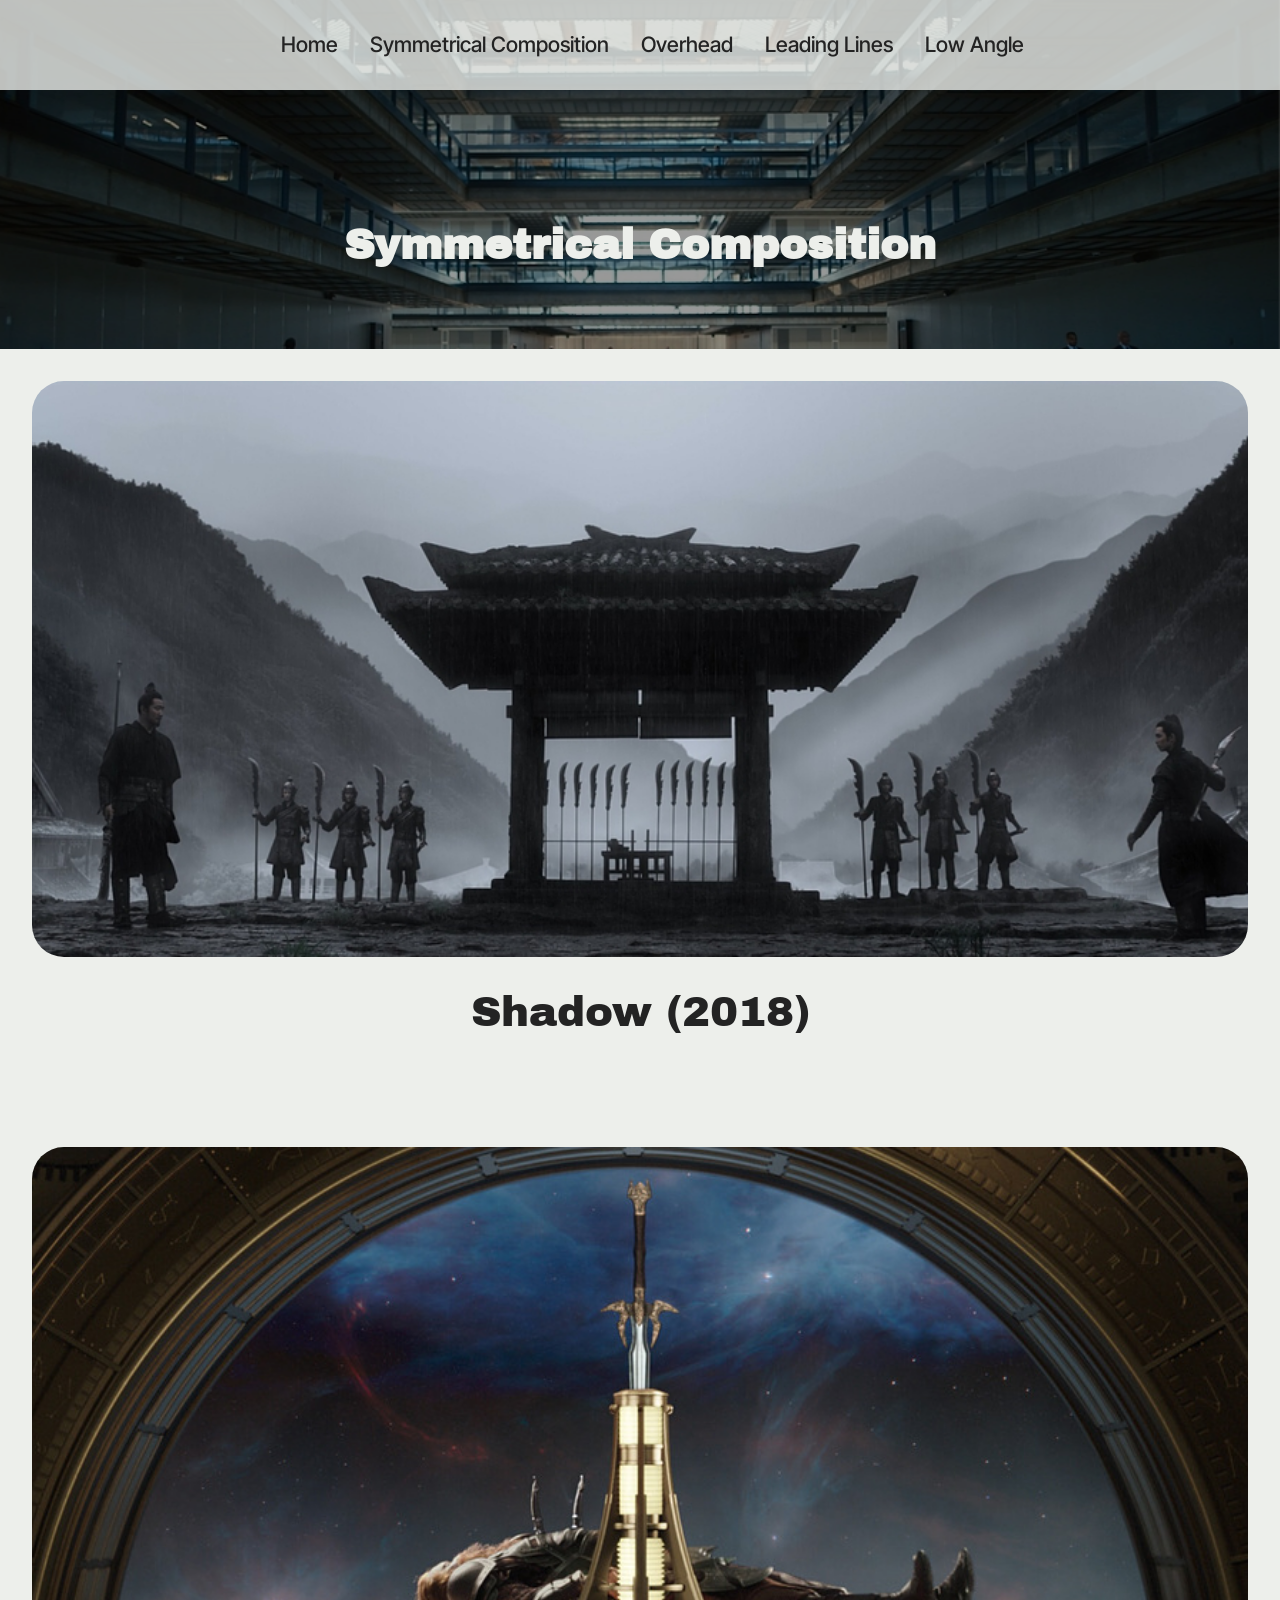
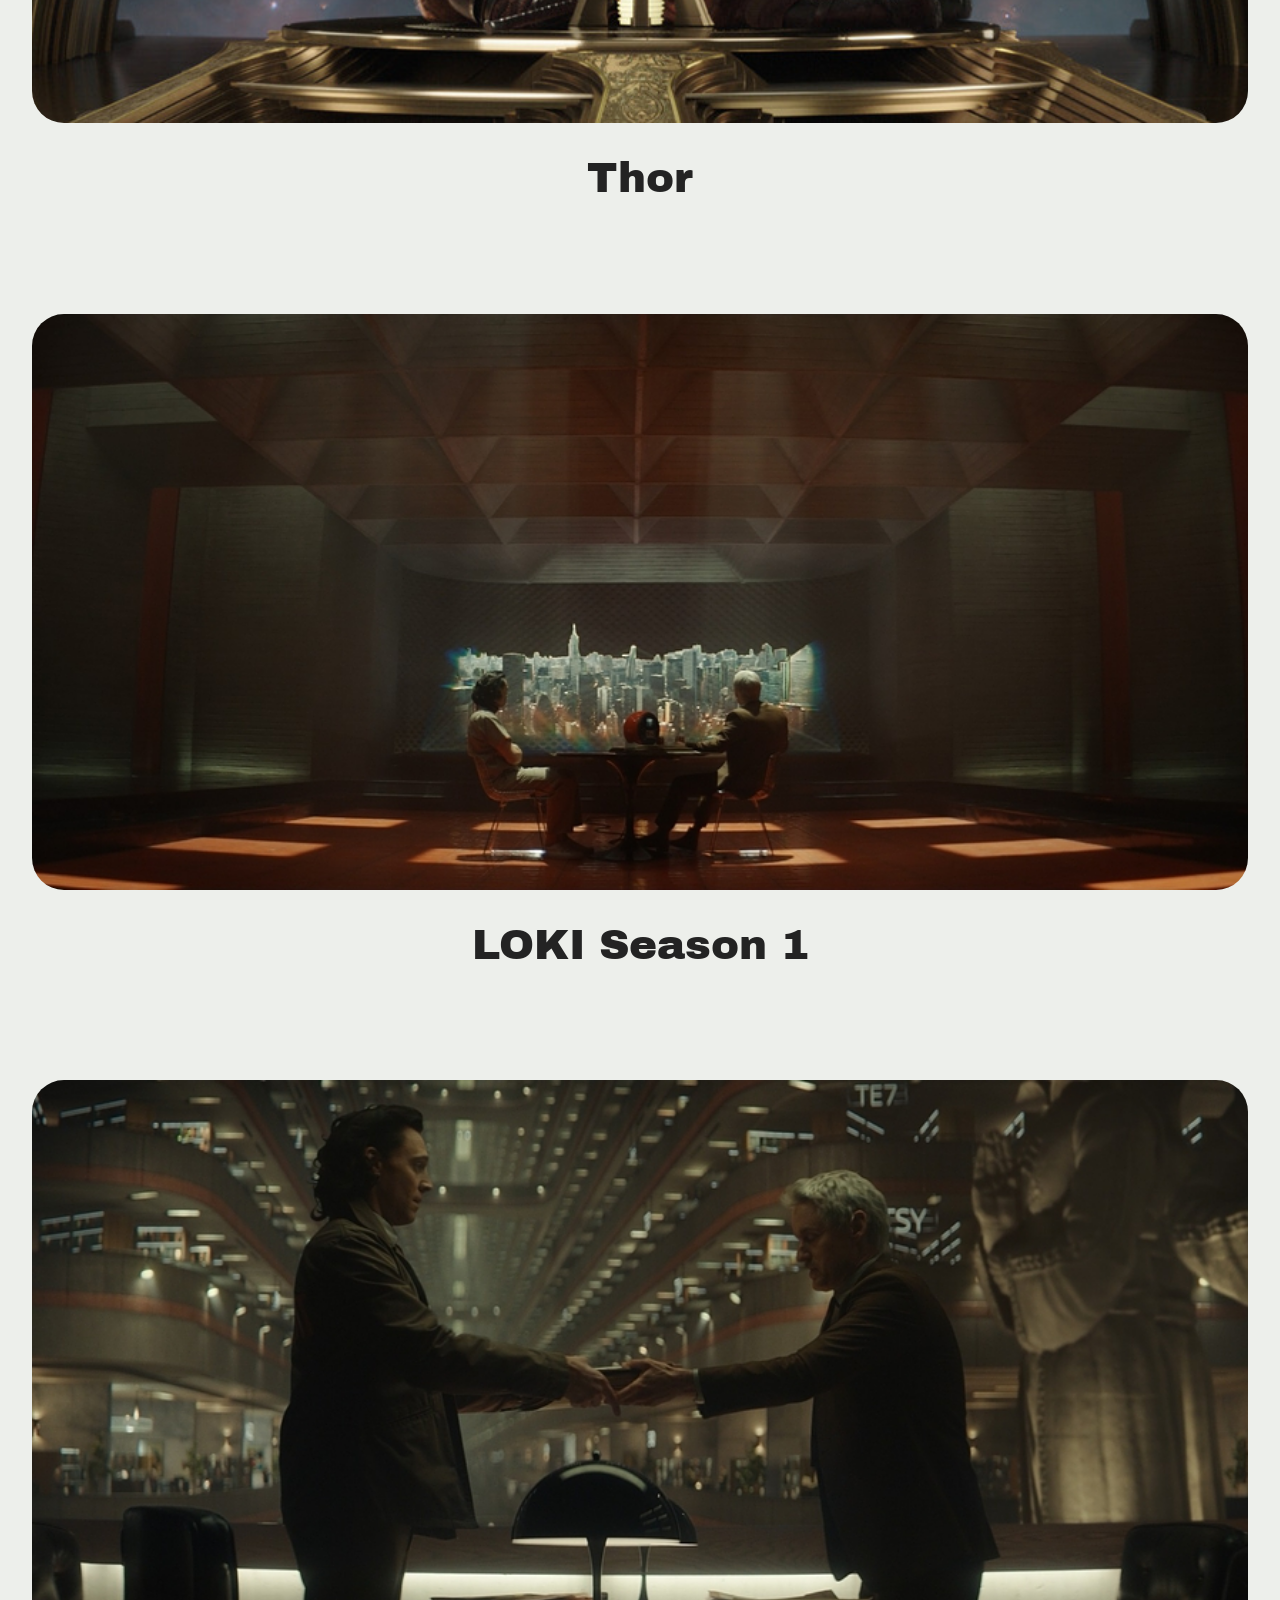
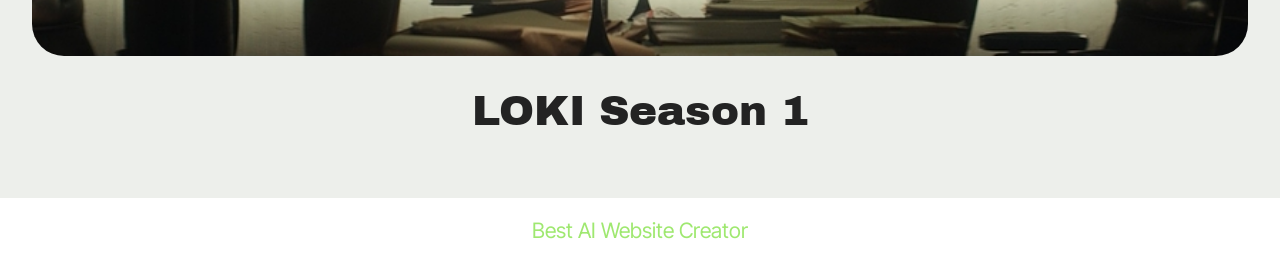
==== page1.html @ dfc38353 "create github pages" ====
<!DOCTYPE html>
<html  >
<head>
  <!-- Site made with Mobirise Website Builder v6.1.12, https://mobirise.com -->
  <meta charset="UTF-8">
  <meta http-equiv="X-UA-Compatible" content="IE=edge">
  <meta name="generator" content="Mobirise v6.1.12, mobirise.com">
  <meta name="viewport" content="width=device-width, initial-scale=1, minimum-scale=1">
  <link rel="shortcut icon" href="assets/images/logo.png" type="image/x-icon">
  <meta name="description" content="">
  
  
  <title>Symmetrical Composition</title>
  <link rel="stylesheet" href="assets/web/assets/mobirise-icons2/mobirise2.css">
  <link rel="stylesheet" href="assets/bootstrap/css/bootstrap.min.css">
  <link rel="stylesheet" href="assets/parallax/jarallax.css">
  <link rel="stylesheet" href="assets/dropdown/css/style.css">
  <link rel="stylesheet" href="assets/theme/css/style.css">
  <link rel="preload" href="https://fonts.googleapis.com/css?family=Archivo+Black:400&display=swap" as="style" onload="this.onload=null;this.rel='stylesheet'">
  <noscript><link rel="stylesheet" href="https://fonts.googleapis.com/css?family=Archivo+Black:400&display=swap"></noscript>
  <link rel="preload" href="https://fonts.googleapis.com/css2?family=Inter+Tight:wght@400;700&display=swap&display=swap" as="style" onload="this.onload=null;this.rel='stylesheet'">
  <noscript><link rel="stylesheet" href="https://fonts.googleapis.com/css2?family=Inter+Tight:wght@400;700&display=swap&display=swap"></noscript>
  <link rel="preload" as="style" href="assets/mobirise/css/mbr-additional.css?v=c4LMIM"><link rel="stylesheet" href="assets/mobirise/css/mbr-additional.css?v=c4LMIM" type="text/css">

  
  
  
</head>
<body>
  
  <section data-bs-version="5.1" class="menu menu6 cid-vgLsxvdneW" once="menu" id="menu06-x">
	

	<nav class="navbar navbar-dropdown opacityScrollOff navbar-fixed-top navbar-expand-lg">
		<div class="container">
			<div class="navbar-brand">
				
				
			</div>
			<button class="navbar-toggler" type="button" data-toggle="collapse" data-bs-toggle="collapse" data-target="#navbarSupportedContent" data-bs-target="#navbarSupportedContent" aria-controls="navbarNavAltMarkup" aria-expanded="false" aria-label="Toggle navigation">
				<div class="hamburger">
					<span></span>
					<span></span>
					<span></span>
					<span></span>
				</div>
			</button>
			<div class="collapse navbar-collapse opacityScrollOff" id="navbarSupportedContent">
				<ul class="navbar-nav nav-dropdown nav-right navbar-nav-top-padding" data-app-modern-menu="true"><li class="nav-item">
						<a class="nav-link link text-black text-primary display-4" href="index.html">Home</a>
					</li>
					<li class="nav-item">
						<a class="nav-link link text-black text-primary display-4" href="page1.html" aria-expanded="false">Symmetrical Composition</a>
					</li>
					<li class="nav-item">
						<a class="nav-link link text-black text-primary display-4" href="page2.html">Overhead</a>
					</li><li class="nav-item"><a class="nav-link link text-black text-primary display-4" href="page3.html">Leading Lines</a></li><li class="nav-item"><a class="nav-link link text-black text-primary display-4" href="page4.html">Low Angle</a></li></ul>
				
				
			</div>
		</div>
	</nav>
</section>

<section data-bs-version="5.1" class="header16 cid-vgLmQQytlt mbr-parallax-background" id="header17-l">
  
  <div class="mbr-overlay" style="opacity: 0.4; background-color: rgb(0, 0, 0);"></div>
  <div class="container">
    <div class="row">
      <div class="content-wrap col-12 col-md-12">
        <h1 class="mbr-section-title mbr-fonts-style mbr-white mb-4 display-1">
          <strong><br>Symmetrical Composition</strong></h1>
        
        
        
      </div>
    </div>
  </div>
</section>

<section data-bs-version="5.1" class="image07 cid-vgLngki3CW" id="image07-m">
  

  
  
  <div class="container-fluid">
    <div class="row justify-content-center">
      <div class="card col-12 col-lg-12">
        <div class="card-wrapper wrap">
          <div class="card-box align-center">
           
            
            
          </div>
        </div>
      </div>
    </div>

    <div>
      <p class="mbr-description mt-4 align-center mbr-fonts-style display-1">Shadow (2018)</p>
    </div>
  </div>
</section>

<section data-bs-version="5.1" class="image07 cid-vgLobkH9CW" id="image07-p">
  

  
  
  <div class="container-fluid">
    <div class="row justify-content-center">
      <div class="card col-12 col-lg-12">
        <div class="card-wrapper wrap">
          <div class="card-box align-center">
           
            
            
          </div>
        </div>
      </div>
    </div>

    <div>
      <p class="mbr-description mt-4 align-center mbr-fonts-style display-1">Thor<br></p>
    </div>
  </div>
</section>

<section data-bs-version="5.1" class="image07 cid-vgLnHpXvXC" id="image07-n">
  

  
  
  <div class="container-fluid">
    <div class="row justify-content-center">
      <div class="card col-12 col-lg-12">
        <div class="card-wrapper wrap">
          <div class="card-box align-center">
           
            
            
          </div>
        </div>
      </div>
    </div>

    <div>
      <p class="mbr-description mt-4 align-center mbr-fonts-style display-1">LOKI Season 1</p>
    </div>
  </div>
</section>

<section data-bs-version="5.1" class="image07 cid-vgLnHEkR2z" id="image07-o">
  

  
  
  <div class="container-fluid">
    <div class="row justify-content-center">
      <div class="card col-12 col-lg-12">
        <div class="card-wrapper wrap">
          <div class="card-box align-center">
           
            
            
          </div>
        </div>
      </div>
    </div>

    <div>
      <p class="mbr-description mt-4 align-center mbr-fonts-style display-1">LOKI Season 1</p>
    </div>
  </div>
</section><section class="display-7" style="padding: 0;align-items: center;justify-content: center;flex-wrap: wrap;    align-content: center;display: flex;position: relative;height: 4rem;"><a href="https://mobiri.se/" style="flex: 1 1;height: 4rem;position: absolute;width: 100%;z-index: 1;"><img alt="" style="height: 4rem;" src="[data-uri]"></a><p style="margin: 0;text-align: center;" class="display-7">&#8204;</p><a style="z-index:1" href="https://mobirise.com/builder/ai-website-creator.html">Best AI Website Creator</a></section><script src="assets/bootstrap/js/bootstrap.bundle.min.js"></script>  <script src="assets/parallax/jarallax.js"></script>  <script src="assets/smoothscroll/smooth-scroll.js"></script>  <script src="assets/ytplayer/index.js"></script>  <script src="assets/dropdown/js/navbar-dropdown.js"></script>  <script src="assets/theme/js/script.js"></script>  
  
  
</body>
</html>
---- assets/web/assets/mobirise-icons2/mobirise2.css ----
@font-face {
  font-family: 'Moririse2';
  font-display: swap;
  src:  url('mobirise2.eot?f2bix4');
  src:  url('mobirise2.eot?f2bix4#iefix') format('embedded-opentype'),
    url('mobirise2.woff2?f2bix4') format('woff2'),
    url('mobirise2.woff?f2bix4') format('woff'),
    url('mobirise2.ttf?f2bix4') format('truetype'),
    url('mobirise2.svg?f2bix4#mobirise2') format('svg');
  font-weight: normal;
  font-style: normal;
}

[class^="mobi-"], [class*=" mobi-"] {
  /* use !important to prevent issues with browser extensions that change fonts */
  font-family: 'Moririse2' !important;
  speak: none;
  font-style: normal;
  font-weight: normal;
  font-variant: normal;
  text-transform: none;
  line-height: 1;

  /* Better Font Rendering =========== */
  -webkit-font-smoothing: antialiased;
  -moz-osx-font-smoothing: grayscale;
}

.mobi-mbri-add-submenu:before {
  content: "\e900";
}
.mobi-mbri-alert:before {
  content: "\e901";
}
.mobi-mbri-align-center:before {
  content: "\e902";
}
.mobi-mbri-align-justify:before {
  content: "\e903";
}
.mobi-mbri-align-left:before {
  content: "\e904";
}
.mobi-mbri-align-right:before {
  content: "\e905";
}
.mobi-mbri-android:before {
  content: "\e906";
}
.mobi-mbri-apple:before {
  content: "\e907";
}
.mobi-mbri-arrow-down:before {
  content: "\e908";
}
.mobi-mbri-arrow-next:before {
  content: "\e909";
}
.mobi-mbri-arrow-prev:before {
  content: "\e90a";
}
.mobi-mbri-arrow-up:before {
  content: "\e90b";
}
.mobi-mbri-bold:before {
  content: "\e90c";
}
.mobi-mbri-bookmark:before {
  content: "\e90d";
}
.mobi-mbri-bootstrap:before {
  content: "\e90e";
}
.mobi-mbri-briefcase:before {
  content: "\e90f";
}
.mobi-mbri-browse:before {
  content: "\e910";
}
.mobi-mbri-bulleted-list:before {
  content: "\e911";
}
.mobi-mbri-calendar:before {
  content: "\e912";
}
.mobi-mbri-camera:before {
  content: "\e913";
}
.mobi-mbri-cart-add:before {
  content: "\e914";
}
.mobi-mbri-cart-full:before {
  content: "\e915";
}
.mobi-mbri-cash:before {
  content: "\e916";
}
.mobi-mbri-change-style:before {
  content: "\e917";
}
.mobi-mbri-chat:before {
  content: "\e918";
}
.mobi-mbri-clock:before {
  content: "\e919";
}
.mobi-mbri-close:before {
  content: "\e91a";
}
.mobi-mbri-cloud:before {
  content: "\e91b";
}
.mobi-mbri-code:before {
  content: "\e91c";
}
.mobi-mbri-contact-form:before {
  content: "\e91d";
}
.mobi-mbri-credit-card:before {
  content: "\e91e";
}
.mobi-mbri-cursor-click:before {
  content: "\e91f";
}
.mobi-mbri-cust-feedback:before {
  content: "\e920";
}
.mobi-mbri-database:before {
  content: "\e921";
}
.mobi-mbri-delivery:before {
  content: "\e922";
}
.mobi-mbri-desktop:before {
  content: "\e923";
}
.mobi-mbri-devices:before {
  content: "\e924";
}
.mobi-mbri-down:before {
  content: "\e925";
}
.mobi-mbri-download-2:before {
  content: "\e926";
}
.mobi-mbri-download:before {
  content: "\e927";
}
.mobi-mbri-drag-n-drop-2:before {
  content: "\e928";
}
.mobi-mbri-drag-n-drop:before {
  content: "\e929";
}
.mobi-mbri-edit-2:before {
  content: "\e92a";
}
.mobi-mbri-edit:before {
  content: "\e92b";
}
.mobi-mbri-error:before {
  content: "\e92c";
}
.mobi-mbri-extension:before {
  content: "\e92d";
}
.mobi-mbri-features:before {
  content: "\e92e";
}
.mobi-mbri-file:before {
  content: "\e92f";
}
.mobi-mbri-flag:before {
  content: "\e930";
}
.mobi-mbri-folder:before {
  content: "\e931";
}
.mobi-mbri-gift:before {
  content: "\e932";
}
.mobi-mbri-github:before {
  content: "\e933";
}
.mobi-mbri-globe-2:before {
  content: "\e934";
}
.mobi-mbri-globe:before {
  content: "\e935";
}
.mobi-mbri-growing-chart:before {
  content: "\e936";
}
.mobi-mbri-hearth:before {
  content: "\e937";
}
.mobi-mbri-help:before {
  content: "\e938";
}
.mobi-mbri-home:before {
  content: "\e939";
}
.mobi-mbri-hot-cup:before {
  content: "\e93a";
}
.mobi-mbri-idea:before {
  content: "\e93b";
}
.mobi-mbri-image-gallery:before {
  content: "\e93c";
}
.mobi-mbri-image-slider:before {
  content: "\e93d";
}
.mobi-mbri-info:before {
  content: "\e93e";
}
.mobi-mbri-italic:before {
  content: "\e93f";
}
.mobi-mbri-key:before {
  content: "\e940";
}
.mobi-mbri-laptop:before {
  content: "\e941";
}
.mobi-mbri-layers:before {
  content: "\e942";
}
.mobi-mbri-left-right:before {
  content: "\e943";
}
.mobi-mbri-left:before {
  content: "\e944";
}
.mobi-mbri-letter:before {
  content: "\e945";
}
.mobi-mbri-like:before {
  content: "\e946";
}
.mobi-mbri-link:before {
  content: "\e947";
}
.mobi-mbri-lock:before {
  content: "\e948";
}
.mobi-mbri-login:before {
  content: "\e949";
}
.mobi-mbri-logout:before {
  content: "\e94a";
}
.mobi-mbri-magic-stick:before {
  content: "\e94b";
}
.mobi-mbri-map-pin:before {
  content: "\e94c";
}
.mobi-mbri-menu:before {
  content: "\e94d";
}
.mobi-mbri-mobile-2:before {
  content: "\e94e";
}
.mobi-mbri-mobile-horizontal:before {
  content: "\e94f";
}
.mobi-mbri-mobile:before {
  content: "\e950";
}
.mobi-mbri-mobirise:before {
  content: "\e951";
}
.mobi-mbri-more-horizontal:before {
  content: "\e952";
}
.mobi-mbri-more-vertical:before {
  content: "\e953";
}
.mobi-mbri-music:before {
  content: "\e954";
}
.mobi-mbri-new-file:before {
  content: "\e955";
}
.mobi-mbri-numbered-list:before {
  content: "\e956";
}
.mobi-mbri-opened-folder:before {
  content: "\e957";
}
.mobi-mbri-pages:before {
  content: "\e958";
}
.mobi-mbri-paper-plane:before {
  content: "\e959";
}
.mobi-mbri-paperclip:before {
  content: "\e95a";
}
.mobi-mbri-phone:before {
  content: "\e95b";
}
.mobi-mbri-photo:before {
  content: "\e95c";
}
.mobi-mbri-photos:before {
  content: "\e95d";
}
.mobi-mbri-pin:before {
  content: "\e95e";
}
.mobi-mbri-play:before {
  content: "\e95f";
}
.mobi-mbri-plus:before {
  content: "\e960";
}
.mobi-mbri-preview:before {
  content: "\e961";
}
.mobi-mbri-print:before {
  content: "\e962";
}
.mobi-mbri-protect:before {
  content: "\e963";
}
.mobi-mbri-question:before {
  content: "\e964";
}
.mobi-mbri-quote-left:before {
  content: "\e965";
}
.mobi-mbri-quote-right:before {
  content: "\e966";
}
.mobi-mbri-redo:before {
  content: "\e967";
}
.mobi-mbri-refresh:before {
  content: "\e968";
}
.mobi-mbri-responsive-2:before {
  content: "\e969";
}
.mobi-mbri-responsive:before {
  content: "\e96a";
}
.mobi-mbri-right:before {
  content: "\e96b";
}
.mobi-mbri-rocket:before {
  content: "\e96c";
}
.mobi-mbri-sad-face:before {
  content: "\e96d";
}
.mobi-mbri-sale:before {
  content: "\e96e";
}
.mobi-mbri-save:before {
  content: "\e96f";
}
.mobi-mbri-search:before {
  content: "\e970";
}
.mobi-mbri-setting-2:before {
  content: "\e971";
}
.mobi-mbri-setting-3:before {
  content: "\e972";
}
.mobi-mbri-setting:before {
  content: "\e973";
}
.mobi-mbri-share:before {
  content: "\e974";
}
.mobi-mbri-shopping-bag:before {
  content: "\e975";
}
.mobi-mbri-shopping-basket:before {
  content: "\e976";
}
.mobi-mbri-shopping-cart:before {
  content: "\e977";
}
.mobi-mbri-sites:before {
  content: "\e978";
}
.mobi-mbri-smile-face:before {
  content: "\e979";
}
.mobi-mbri-speed:before {
  content: "\e97a";
}
.mobi-mbri-star:before {
  content: "\e97b";
}
.mobi-mbri-success:before {
  content: "\e97c";
}
.mobi-mbri-sun:before {
  content: "\e97d";
}
.mobi-mbri-sun2:before {
  content: "\e97e";
}
.mobi-mbri-tablet-vertical:before {
  content: "\e97f";
}
.mobi-mbri-tablet:before {
  content: "\e980";
}
.mobi-mbri-target:before {
  content: "\e981";
}
.mobi-mbri-timer:before {
  content: "\e982";
}
.mobi-mbri-to-ftp:before {
  content: "\e983";
}
.mobi-mbri-to-local-drive:before {
  content: "\e984";
}
.mobi-mbri-touch-swipe:before {
  content: "\e985";
}
.mobi-mbri-touch:before {
  content: "\e986";
}
.mobi-mbri-trash:before {
  content: "\e987";
}
.mobi-mbri-underline:before {
  content: "\e988";
}
.mobi-mbri-undo:before {
  content: "\e989";
}
.mobi-mbri-unlink:before {
  content: "\e98a";
}
.mobi-mbri-unlock:before {
  content: "\e98b";
}
.mobi-mbri-up-down:before {
  content: "\e98c";
}
.mobi-mbri-up:before {
  content: "\e98d";
}
.mobi-mbri-update:before {
  content: "\e98e";
}
.mobi-mbri-upload-2:before {
  content: "\e98f";
}
.mobi-mbri-upload:before {
  content: "\e990";
}
.mobi-mbri-user-2:before {
  content: "\e991";
}
.mobi-mbri-user:before {
  content: "\e992";
}
.mobi-mbri-users:before {
  content: "\e993";
}
.mobi-mbri-video-play:before {
  content: "\e994";
}
.mobi-mbri-video:before {
  content: "\e995";
}
.mobi-mbri-watch:before {
  content: "\e996";
}
.mobi-mbri-website-theme-2:before {
  content: "\e997";
}
.mobi-mbri-website-theme:before {
  content: "\e998";
}
.mobi-mbri-wifi:before {
  content: "\e999";
}
.mobi-mbri-windows:before {
  content: "\e99a";
}
.mobi-mbri-zoom-in:before {
  content: "\e99b";
}
.mobi-mbri-zoom-out:before {
  content: "\e99c";
}
---- assets/parallax/jarallax.css ----
.jarallax {
    position: relative;
    z-index: 0;
}
.jarallax > .jarallax-img {
    position: absolute;
    object-fit: cover;
    /* support for plugin https://github.com/bfred-it/object-fit-images */
    font-family: 'object-fit: cover;';
    top: 0;
    left: 0;
    width: 100%;
    height: 100%;
    z-index: -1;
}
---- assets/dropdown/css/style.css ----
.navbar-dropdown {
  left: 0;
  padding: 0;
  position: absolute;
  right: 0;
  top: 0;
  transition: all 0.45s ease;
  z-index: 1030;
  background: #282828; }
  .navbar-dropdown .navbar-logo {
    margin-right: 0.8rem;
    transition: margin 0.3s ease-in-out;
    vertical-align: middle; }
    .navbar-dropdown .navbar-logo img {
      height: 3.125rem;
      transition: all 0.3s ease-in-out; }
    .navbar-dropdown .navbar-logo.mbr-iconfont {
      font-size: 3.125rem;
      line-height: 3.125rem; }
  .navbar-dropdown .navbar-caption {
    font-weight: 700;
    white-space: normal;
    vertical-align: -4px;
    line-height: 3.125rem !important; }
    .navbar-dropdown .navbar-caption, .navbar-dropdown .navbar-caption:hover {
      color: inherit;
      text-decoration: none; }
  .navbar-dropdown .mbr-iconfont + .navbar-caption {
    vertical-align: -1px; }
  .navbar-dropdown.navbar-fixed-top {
    position: fixed; }
  .navbar-dropdown .navbar-brand span {
    vertical-align: -4px; }
  .navbar-dropdown.bg-color.transparent {
    background: none; }
  .navbar-dropdown.navbar-short .navbar-brand {
    padding: 0.625rem 0; }
    .navbar-dropdown.navbar-short .navbar-brand span {
      vertical-align: -1px; }
  .navbar-dropdown.navbar-short .navbar-caption {
    line-height: 2.375rem !important;
    vertical-align: -2px; }
  .navbar-dropdown.navbar-short .navbar-logo {
    margin-right: 0.5rem; }
    .navbar-dropdown.navbar-short .navbar-logo img {
      height: 2.375rem; }
    .navbar-dropdown.navbar-short .navbar-logo.mbr-iconfont {
      font-size: 2.375rem;
      line-height: 2.375rem; }
  .navbar-dropdown.navbar-short .mbr-table-cell {
    height: 3.625rem; }
  .navbar-dropdown .navbar-close {
    left: 0.6875rem;
    position: fixed;
    top: 0.75rem;
    z-index: 1000; }
  .navbar-dropdown .hamburger-icon {
    content: "";
    display: inline-block;
    vertical-align: middle;
    width: 16px;
    -webkit-box-shadow: 0 -6px 0 1px #282828,0 0 0 1px #282828,0 6px 0 1px #282828;
    -moz-box-shadow: 0 -6px 0 1px #282828,0 0 0 1px #282828,0 6px 0 1px #282828;
    box-shadow: 0 -6px 0 1px #282828,0 0 0 1px #282828,0 6px 0 1px #282828; }

.dropdown-menu .dropdown-toggle[data-toggle="dropdown-submenu"]::after {
  border-bottom: 0.35em solid transparent;
  border-left: 0.35em solid;
  border-right: 0;
  border-top: 0.35em solid transparent;
  margin-left: 0.3rem; }

.dropdown-menu .dropdown-item:focus {
  outline: 0; }

.nav-dropdown {
  font-size: 0.75rem;
  font-weight: 500;
  height: auto !important; }
  .nav-dropdown .nav-btn {
    padding-left: 1rem; }
  .nav-dropdown .link {
    margin: .667em 1.667em;
    font-weight: 500;
    padding: 0;
    transition: color .2s ease-in-out; }
    .nav-dropdown .link.dropdown-toggle {
      margin-right: 2.583em; }
      .nav-dropdown .link.dropdown-toggle::after {
        margin-left: .25rem;
        border-top: 0.35em solid;
        border-right: 0.35em solid transparent;
        border-left: 0.35em solid transparent;
        border-bottom: 0; }
      .nav-dropdown .link.dropdown-toggle[aria-expanded="true"] {
        margin: 0;
        padding: 0.667em 3.263em  0.667em 1.667em; }
  .nav-dropdown .link::after,
  .nav-dropdown .dropdown-item::after {
    color: inherit; }
  .nav-dropdown .btn {
    font-size: 0.75rem;
    font-weight: 700;
    letter-spacing: 0;
    margin-bottom: 0;
    padding-left: 1.25rem;
    padding-right: 1.25rem; }
  .nav-dropdown .dropdown-menu {
    border-radius: 0;
    border: 0;
    left: 0;
    margin: 0;
    padding-bottom: 1.25rem;
    padding-top: 1.25rem;
    position: relative; }
  .nav-dropdown .dropdown-submenu {
    margin-left: 0.125rem;
    top: 0; }
  .nav-dropdown .dropdown-item {
    font-weight: 500;
    line-height: 2;
    padding: 0.3846em 4.615em 0.3846em 1.5385em;
    position: relative;
    transition: color .2s ease-in-out, background-color .2s ease-in-out; }
    .nav-dropdown .dropdown-item::after {
      margin-top: -0.3077em;
      position: absolute;
      right: 1.1538em;
      top: 50%; }
    .nav-dropdown .dropdown-item:focus, .nav-dropdown .dropdown-item:hover {
      background: none; }

@media (max-width: 767px) {
  .nav-dropdown.navbar-toggleable-sm {
    bottom: 0;
    display: none;
    left: 0;
    overflow-x: hidden;
    position: fixed;
    top: 0;
    transform: translateX(-100%);
    -ms-transform: translateX(-100%);
    -webkit-transform: translateX(-100%);
    width: 18.75rem;
    z-index: 999; } }
.nav-dropdown.navbar-toggleable-xl {
  bottom: 0;
  display: none;
  left: 0;
  overflow-x: hidden;
  position: fixed;
  top: 0;
  transform: translateX(-100%);
  -ms-transform: translateX(-100%);
  -webkit-transform: translateX(-100%);
  width: 18.75rem;
  z-index: 999; }

.nav-dropdown-sm {
  display: block !important;
  overflow-x: hidden;
  overflow: auto;
  padding-top: 3.875rem; }
  .nav-dropdown-sm::after {
    content: "";
    display: block;
    height: 3rem;
    width: 100%; }
  .nav-dropdown-sm.collapse.in ~ .navbar-close {
    display: block !important; }
  .nav-dropdown-sm.collapsing, .nav-dropdown-sm.collapse.in {
    transform: translateX(0);
    -ms-transform: translateX(0);
    -webkit-transform: translateX(0);
    transition: all 0.25s ease-out;
    -webkit-transition: all 0.25s ease-out;
    background: #282828; }
  .nav-dropdown-sm.collapsing[aria-expanded="false"] {
    transform: translateX(-100%);
    -ms-transform: translateX(-100%);
    -webkit-transform: translateX(-100%); }
  .nav-dropdown-sm .nav-item {
    display: block;
    margin-left: 0 !important;
    padding-left: 0; }
  .nav-dropdown-sm .link,
  .nav-dropdown-sm .dropdown-item {
    border-top: 1px dotted rgba(255, 255, 255, 0.1);
    font-size: 0.8125rem;
    line-height: 1.6;
    margin: 0 !important;
    padding: 0.875rem 2.4rem 0.875rem 1.5625rem !important;
    position: relative;
    white-space: normal; }
    .nav-dropdown-sm .link:focus, .nav-dropdown-sm .link:hover,
    .nav-dropdown-sm .dropdown-item:focus,
    .nav-dropdown-sm .dropdown-item:hover {
      background: rgba(0, 0, 0, 0.2) !important;
      color: #c0a375; }
  .nav-dropdown-sm .nav-btn {
    position: relative;
    padding: 1.5625rem 1.5625rem 0 1.5625rem; }
    .nav-dropdown-sm .nav-btn::before {
      border-top: 1px dotted rgba(255, 255, 255, 0.1);
      content: "";
      left: 0;
      position: absolute;
      top: 0;
      width: 100%; }
    .nav-dropdown-sm .nav-btn + .nav-btn {
      padding-top: 0.625rem; }
      .nav-dropdown-sm .nav-btn + .nav-btn::before {
        display: none; }
  .nav-dropdown-sm .btn {
    padding: 0.625rem 0; }
  .nav-dropdown-sm .dropdown-toggle[data-toggle="dropdown-submenu"]::after {
    margin-left: .25rem;
    border-top: 0.35em solid;
    border-right: 0.35em solid transparent;
    border-left: 0.35em solid transparent;
    border-bottom: 0; }
  .nav-dropdown-sm .dropdown-toggle[data-toggle="dropdown-submenu"][aria-expanded="true"]::after {
    border-top: 0;
    border-right: 0.35em solid transparent;
    border-left: 0.35em solid transparent;
    border-bottom: 0.35em solid; }
  .nav-dropdown-sm .dropdown-menu {
    margin: 0;
    padding: 0;
    position: relative;
    top: 0;
    left: 0;
    width: 100%;
    border: 0;
    float: none;
    border-radius: 0;
    background: none; }
  .nav-dropdown-sm .dropdown-submenu {
    left: 100%;
    margin-left: 0.125rem;
    margin-top: -1.25rem;
    top: 0; }

.navbar-toggleable-sm .nav-dropdown .dropdown-menu {
  position: absolute; }

.navbar-toggleable-sm .nav-dropdown .dropdown-submenu {
  left: 100%;
  margin-left: 0.125rem;
  margin-top: -1.25rem;
  top: 0; }

.navbar-toggleable-sm.opened .nav-dropdown .dropdown-menu {
  position: relative; }

.navbar-toggleable-sm.opened .nav-dropdown .dropdown-submenu {
  left: 0;
  margin-left: 00rem;
  margin-top: 0rem;
  top: 0; }

.is-builder .nav-dropdown.collapsing {
  transition: none !important; }
---- assets/theme/css/style.css ----
@charset "UTF-8";
section {
  background-color: #ffffff;
}

body {
  font-style: normal;
  line-height: 1.5;
  font-weight: 400;
  color: #232323;
  position: relative;
}

button {
  background-color: transparent;
  border-color: transparent;
}

.embla__button,
.carousel-control {
  background-color: #edefea !important;
  opacity: 0.8 !important;
  color: #464845 !important;
  border-color: #edefea !important;
}

.carousel .close,
.modalWindow .close {
  background-color: #edefea !important;
  color: #464845 !important;
  border-color: #edefea !important;
  opacity: 0.8 !important;
}

.carousel .close:hover,
.modalWindow .close:hover {
  opacity: 1 !important;
}

.carousel-indicators li {
  background-color: #edefea !important;
  border: 2px solid #464845 !important;
}

.carousel-indicators li:hover,
.carousel-indicators li:active {
  opacity: 0.8 !important;
}

.embla__button:hover,
.carousel-control:hover {
  background-color: #edefea !important;
  opacity: 1 !important;
}

.modalWindow-video-container {
  height: 80%;
}

section,
.container,
.container-fluid {
  position: relative;
  word-wrap: break-word;
}

a.mbr-iconfont:hover {
  text-decoration: none;
}

.article .lead p,
.article .lead ul,
.article .lead ol,
.article .lead pre,
.article .lead blockquote {
  margin-bottom: 0;
}

a {
  font-style: normal;
  font-weight: 400;
  cursor: pointer;
}
a, a:hover {
  text-decoration: none;
}

.mbr-section-title {
  font-style: normal;
  line-height: 1.3;
}

.mbr-section-subtitle {
  line-height: 1.3;
}

.mbr-text {
  font-style: normal;
  line-height: 1.7;
}

h1,
h2,
h3,
h4,
h5,
h6,
.display-1,
.display-2,
.display-4,
.display-5,
.display-7,
span,
p,
a {
  line-height: 1;
  word-break: break-word;
  word-wrap: break-word;
  font-weight: 400;
}

b,
strong {
  font-weight: bold;
}

input:-webkit-autofill, input:-webkit-autofill:hover, input:-webkit-autofill:focus, input:-webkit-autofill:active {
  transition-delay: 9999s;
  -webkit-transition-property: background-color, color;
  transition-property: background-color, color;
}

textarea[type=hidden] {
  display: none;
}

section {
  background-position: 50% 50%;
  background-repeat: no-repeat;
  background-size: cover;
}
section .mbr-background-video,
section .mbr-background-video-preview {
  position: absolute;
  bottom: 0;
  left: 0;
  right: 0;
  top: 0;
}

.hidden {
  visibility: hidden;
}

.mbr-z-index20 {
  z-index: 20;
}

/*! Base colors */
.mbr-white {
  color: #ffffff;
}

.mbr-black {
  color: #111111;
}

.mbr-bg-white {
  background-color: #ffffff;
}

.mbr-bg-black {
  background-color: #000000;
}

/*! Text-aligns */
.align-left {
  text-align: left;
}

.align-center {
  text-align: center;
}

.align-right {
  text-align: right;
}

/*! Font-weight  */
.mbr-light {
  font-weight: 300;
}

.mbr-regular {
  font-weight: 400;
}

.mbr-semibold {
  font-weight: 500;
}

.mbr-bold {
  font-weight: 700;
}

/*! Media  */
.media-content {
  flex-basis: 100%;
}

.media-container-row {
  display: flex;
  flex-direction: row;
  flex-wrap: wrap;
  justify-content: center;
  align-content: center;
  align-items: start;
}
.media-container-row .media-size-item {
  width: 400px;
}

.media-container-column {
  display: flex;
  flex-direction: column;
  flex-wrap: wrap;
  justify-content: center;
  align-content: center;
  align-items: stretch;
}
.media-container-column > * {
  width: 100%;
}

@media (min-width: 992px) {
  .media-container-row {
    flex-wrap: nowrap;
  }
}
figure {
  margin-bottom: 0;
  overflow: hidden;
}

figure[mbr-media-size] {
  transition: width 0.1s;
}

img,
iframe {
  display: block;
  width: 100%;
}

.card {
  background-color: transparent;
  border: none;
}

.card-box {
  width: 100%;
}

.card-img {
  text-align: center;
  flex-shrink: 0;
  -webkit-flex-shrink: 0;
}

.media {
  max-width: 100%;
  margin: 0 auto;
}

.mbr-figure {
  align-self: center;
}

.media-container > div {
  max-width: 100%;
}

.mbr-figure img,
.card-img img {
  width: 100%;
}

@media (max-width: 991px) {
  .media-size-item {
    width: auto !important;
  }
  .media {
    width: auto;
  }
  .mbr-figure {
    width: 100% !important;
  }
}
/*! Buttons */
.mbr-section-btn {
  margin-left: -0.6rem;
  margin-right: -0.6rem;
  font-size: 0;
}

.btn {
  font-weight: 600;
  border-width: 1px;
  font-style: normal;
  margin: 0.6rem 0.6rem;
  white-space: normal;
  transition: all 0.2s ease-in-out;
  display: inline-flex;
  align-items: center;
  justify-content: center;
  word-break: break-word;
}

.btn-sm {
  font-weight: 600;
  letter-spacing: 0px;
  transition: all 0.3s ease-in-out;
}

.btn-md {
  font-weight: 600;
  letter-spacing: 0px;
  transition: all 0.3s ease-in-out;
}

.btn-lg {
  font-weight: 600;
  letter-spacing: 0px;
  transition: all 0.3s ease-in-out;
}

.btn-form {
  margin: 0;
}
.btn-form:hover {
  cursor: pointer;
}

nav .mbr-section-btn {
  margin-left: 0rem;
  margin-right: 0rem;
}

/*! Btn icon margin */
.btn .mbr-iconfont,
.btn.btn-sm .mbr-iconfont {
  order: 1;
  cursor: pointer;
  margin-left: 0.5rem;
  vertical-align: sub;
}

.btn.btn-md .mbr-iconfont,
.btn.btn-md .mbr-iconfont {
  margin-left: 0.8rem;
}

.mbr-regular {
  font-weight: 400;
}

.mbr-semibold {
  font-weight: 500;
}

.mbr-bold {
  font-weight: 700;
}

[type=submit] {
  -webkit-appearance: none;
}

/*! Full-screen */
.mbr-fullscreen .mbr-overlay {
  min-height: 100vh;
}

.mbr-fullscreen {
  display: flex;
  display: -moz-flex;
  display: -ms-flex;
  display: -o-flex;
  align-items: center;
  min-height: 100vh;
  padding-top: 3rem;
  padding-bottom: 3rem;
}

/*! Map */
.map {
  height: 25rem;
  position: relative;
}
.map iframe {
  width: 100%;
  height: 100%;
}

/*! Scroll to top arrow */
.mbr-arrow-up {
  bottom: 25px;
  right: 90px;
  position: fixed;
  text-align: right;
  z-index: 5000;
  color: #ffffff;
  font-size: 22px;
}

.mbr-arrow-up a {
  background: rgba(0, 0, 0, 0.2);
  border-radius: 50%;
  color: #fff;
  display: inline-block;
  height: 60px;
  width: 60px;
  border: 2px solid #fff;
  outline-style: none !important;
  position: relative;
  text-decoration: none;
  transition: all 0.3s ease-in-out;
  cursor: pointer;
  text-align: center;
}
.mbr-arrow-up a:hover {
  background-color: rgba(0, 0, 0, 0.4);
}
.mbr-arrow-up a i {
  line-height: 60px;
}

.mbr-arrow-up-icon {
  display: block;
  color: #fff;
}

.mbr-arrow-up-icon::before {
  content: "›";
  display: inline-block;
  font-family: serif;
  font-size: 22px;
  line-height: 1;
  font-style: normal;
  position: relative;
  top: 6px;
  left: -4px;
  transform: rotate(-90deg);
}

/*! Arrow Down */
.mbr-arrow {
  position: absolute;
  bottom: 45px;
  left: 50%;
  width: 60px;
  height: 60px;
  cursor: pointer;
  background-color: rgba(80, 80, 80, 0.5);
  border-radius: 50%;
  transform: translateX(-50%);
}
@media (max-width: 767px) {
  .mbr-arrow {
    display: none;
  }
}
.mbr-arrow > a {
  display: inline-block;
  text-decoration: none;
  outline-style: none;
  animation: arrowdown 1.7s ease-in-out infinite;
  color: #ffffff;
}
.mbr-arrow > a > i {
  position: absolute;
  top: -2px;
  left: 15px;
  font-size: 2rem;
}

#scrollToTop a i::before {
  content: "";
  position: absolute;
  display: block;
  border-bottom: 2.5px solid #fff;
  border-left: 2.5px solid #fff;
  width: 27.8%;
  height: 27.8%;
  left: 50%;
  top: 51%;
  transform: translateY(-30%) translateX(-50%) rotate(135deg);
}

@keyframes arrowdown {
  0% {
    transform: translateY(0px);
  }
  50% {
    transform: translateY(-5px);
  }
  100% {
    transform: translateY(0px);
  }
}
@media (max-width: 500px) {
  .mbr-arrow-up {
    left: 0;
    right: 0;
    text-align: center;
  }
}
/*Gradients animation*/
@keyframes gradient-animation {
  from {
    background-position: 0% 100%;
    animation-timing-function: ease-in-out;
  }
  to {
    background-position: 100% 0%;
    animation-timing-function: ease-in-out;
  }
}
.bg-gradient {
  background-size: 200% 200%;
  animation: gradient-animation 5s infinite alternate;
  -webkit-animation: gradient-animation 5s infinite alternate;
}

.menu .navbar-brand {
  display: -webkit-flex;
}
.menu .navbar-brand span {
  display: flex;
  display: -webkit-flex;
}
.menu .navbar-brand .navbar-caption-wrap {
  display: -webkit-flex;
}
.menu .navbar-brand .navbar-logo img {
  display: -webkit-flex;
  width: auto;
}
@media (min-width: 768px) and (max-width: 991px) {
  .menu .navbar-toggleable-sm .navbar-nav {
    display: -ms-flexbox;
  }
}
@media (max-width: 991px) {
  .menu .navbar-collapse {
    max-height: 93.5vh;
  }
  .menu .navbar-collapse.show {
    overflow: auto;
  }
}
@media (min-width: 992px) {
  .menu .navbar-nav.nav-dropdown {
    display: -webkit-flex;
  }
  .menu .navbar-toggleable-sm .navbar-collapse {
    display: -webkit-flex !important;
  }
  .menu .collapsed .navbar-collapse {
    max-height: 93.5vh;
  }
  .menu .collapsed .navbar-collapse.show {
    overflow: auto;
  }
}
@media (max-width: 767px) {
  .menu .navbar-collapse {
    max-height: 80vh;
  }
}

.nav-link .mbr-iconfont {
  margin-right: 0.5rem;
}

.navbar {
  display: -webkit-flex;
  -webkit-flex-wrap: wrap;
  -webkit-align-items: center;
  -webkit-justify-content: space-between;
}

.navbar-collapse {
  -webkit-flex-basis: 100%;
  -webkit-flex-grow: 1;
  -webkit-align-items: center;
}

.nav-dropdown .link {
  padding: 0.667em 1.667em !important;
  margin: 0 !important;
}

.nav {
  display: -webkit-flex;
  -webkit-flex-wrap: wrap;
}

.row {
  display: -webkit-flex;
  -webkit-flex-wrap: wrap;
}

.justify-content-center {
  -webkit-justify-content: center;
}

.form-inline {
  display: -webkit-flex;
}

.card-wrapper {
  -webkit-flex: 1;
}

.carousel-control {
  z-index: 10;
  display: -webkit-flex;
}

.carousel-controls {
  display: -webkit-flex;
}

.media {
  display: -webkit-flex;
}

.form-group:focus {
  outline: none;
}

.jq-selectbox__select {
  padding: 7px 0;
  position: relative;
}

.jq-selectbox__dropdown {
  overflow: hidden;
  border-radius: 10px;
  position: absolute;
  top: 100%;
  left: 0 !important;
  width: 100% !important;
}

.jq-selectbox__trigger-arrow {
  right: 0;
  transform: translateY(-50%);
}

.jq-selectbox li {
  padding: 1.07em 0.5em;
}

input[type=range] {
  padding-left: 0 !important;
  padding-right: 0 !important;
}

.modal-dialog,
.modal-content {
  height: 100%;
}

.modal-dialog .carousel-inner {
  height: calc(100vh - 1.75rem);
}
@media (max-width: 575px) {
  .modal-dialog .carousel-inner {
    height: calc(100vh - 1rem);
  }
}

.carousel-item {
  text-align: center;
}

.carousel-item img {
  margin: auto;
}

.navbar-toggler {
  align-self: flex-start;
  padding: 0.25rem 0.75rem;
  font-size: 1.25rem;
  line-height: 1;
  background: transparent;
  border: 1px solid transparent;
  border-radius: 0.25rem;
}

.navbar-toggler:focus,
.navbar-toggler:hover {
  text-decoration: none;
  box-shadow: none;
}

.navbar-toggler-icon {
  display: inline-block;
  width: 1.5em;
  height: 1.5em;
  vertical-align: middle;
  content: "";
  background: no-repeat center center;
  background-size: 100% 100%;
}

.navbar-toggler-left {
  position: absolute;
  left: 1rem;
}

.navbar-toggler-right {
  position: absolute;
  right: 1rem;
}

.card-img {
  width: auto;
}

.menu .navbar.collapsed:not(.beta-menu) {
  flex-direction: column;
}

.carousel-item.active,
.carousel-item-next,
.carousel-item-prev {
  display: flex;
}

.note-air-layout .dropup .dropdown-menu,
.note-air-layout .navbar-fixed-bottom .dropdown .dropdown-menu {
  bottom: initial !important;
}

html,
body {
  height: auto;
  min-height: 100vh;
}

.dropup .dropdown-toggle::after {
  display: none;
}

.form-asterisk {
  font-family: initial;
  position: absolute;
  top: -2px;
  font-weight: normal;
}

.form-control-label {
  position: relative;
  cursor: pointer;
  margin-bottom: 0.357em;
  padding: 0;
}

.alert {
  color: #ffffff;
  border-radius: 0;
  border: 0;
  font-size: 1.1rem;
  line-height: 1.5;
  margin-bottom: 1.875rem;
  padding: 1.25rem;
  position: relative;
  text-align: center;
}
.alert.alert-form::after {
  background-color: inherit;
  bottom: -7px;
  content: "";
  display: block;
  height: 14px;
  left: 50%;
  margin-left: -7px;
  position: absolute;
  transform: rotate(45deg);
  width: 14px;
}

.form-control {
  background-color: #ffffff;
  background-clip: border-box;
  color: #232323;
  line-height: 1rem !important;
  height: auto;
  padding: 1.2rem 2rem;
  transition: border-color 0.25s ease 0s;
  border: 1px solid transparent !important;
  border-radius: 4px;
  box-shadow: rgba(0, 0, 0, 0.07) 0px 1px 1px 0px, rgba(0, 0, 0, 0.07) 0px 1px 3px 0px, rgba(0, 0, 0, 0.03) 0px 0px 0px 1px;
}
.form-active .form-control:invalid {
  border-color: red;
}

.row > * {
  padding-right: 1rem;
  padding-left: 1rem;
}

form .row {
  margin-left: -0.6rem;
  margin-right: -0.6rem;
}
form .row [class*=col] {
  padding-left: 0.6rem;
  padding-right: 0.6rem;
}

form .mbr-section-btn {
  padding-left: 0.6rem;
  padding-right: 0.6rem;
}

form .form-check-input {
  margin-top: 0.5;
}

textarea.form-control {
  line-height: 1.5rem !important;
}

.form-group {
  margin-bottom: 1.2rem;
}

.form-control,
form .btn {
  min-height: 48px;
}

.gdpr-block label span.textGDPR input[name=gdpr] {
  top: 7px;
}

.form-control:focus {
  box-shadow: none;
}

:focus {
  outline: none;
}

.mbr-overlay {
  background-color: #000;
  bottom: 0;
  left: 0;
  opacity: 0.5;
  position: absolute;
  right: 0;
  top: 0;
  z-index: 0;
  pointer-events: none;
}

blockquote {
  font-style: italic;
  padding: 3rem;
  font-size: 1.09rem;
  position: relative;
  border-left: 3px solid;
}

ul,
ol,
pre,
blockquote {
  margin-bottom: 2.3125rem;
}

.mt-4 {
  margin-top: 2rem !important;
}

.mb-4 {
  margin-bottom: 2rem !important;
}

.container,
.container-fluid {
  padding-left: 16px;
  padding-right: 16px;
}

.row {
  margin-left: -16px;
  margin-right: -16px;
}
.row > [class*=col] {
  padding-left: 16px;
  padding-right: 16px;
}

@media (min-width: 992px) {
  .container-fluid {
    padding-left: 32px;
    padding-right: 32px;
  }
}
@media (max-width: 991px) {
  .mbr-container {
    padding-left: 16px;
    padding-right: 16px;
  }
}
.app-video-wrapper > img {
  opacity: 1;
}

.app-video-wrapper {
  background: transparent;
}

.item {
  position: relative;
}

.dropdown-menu .dropdown-menu {
  left: 100%;
}

.dropdown-item + .dropdown-menu {
  display: none;
}

.dropdown-item:hover + .dropdown-menu,
.dropdown-menu:hover {
  display: block;
}

@media (min-aspect-ratio: 16/9) {
  .mbr-video-foreground {
    height: 300% !important;
    top: -100% !important;
  }
}
@media (max-aspect-ratio: 16/9) {
  .mbr-video-foreground {
    width: 300% !important;
    left: -100% !important;
  }
}.engine {
	position: absolute;
	text-indent: -2400px;
	text-align: center;
	padding: 0;
	top: 0;
	left: -2400px;
}
---- assets/mobirise/css/mbr-additional.css ----
.btn {
  border-width: 2px;
}
img,
.card-wrap,
.card-wrapper,
.video-wrapper,
.mbr-figure iframe,
.google-map iframe,
.slide-content,
.plan,
.card,
.item-wrapper,
.item-wrapper .mbr-overlay {
  border-radius: 2rem !important;
}
.video-wrapper {
  overflow: hidden;
}
body {
  font-family: Inter Tight;
}
.display-1 {
  font-family: 'Archivo Black', sans-serif;
  font-size: 3rem;
  line-height: 1;
}
.display-1 > .mbr-iconfont {
  font-size: 3.75rem;
}
.display-2 {
  font-family: 'Inter Tight', sans-serif;
  font-size: 4rem;
  line-height: 1;
}
.display-2 > .mbr-iconfont {
  font-size: 5rem;
}
.display-4 {
  font-family: 'Inter Tight', sans-serif;
  font-size: 1.4rem;
  line-height: 1.5;
}
.display-4 > .mbr-iconfont {
  font-size: 1.75rem;
}
.display-5 {
  font-family: 'Inter Tight', sans-serif;
  font-size: 2rem;
  line-height: 1.5;
}
.display-5 > .mbr-iconfont {
  font-size: 2.5rem;
}
.display-7 {
  font-family: 'Inter Tight', sans-serif;
  font-size: 1.4rem;
  line-height: 1.3;
}
.display-7 > .mbr-iconfont {
  font-size: 1.75rem;
}
/* ---- Fluid typography for mobile devices ---- */
/* 1.4 - font scale ratio ( bootstrap == 1.42857 ) */
/* 100vw - current viewport width */
/* (48 - 20)  48 == 48rem == 768px, 20 == 20rem == 320px(minimal supported viewport) */
/* 0.65 - min scale variable, may vary */
@media (max-width: 992px) {
  .display-1 {
    font-size: 2.4rem;
  }
}
@media (max-width: 768px) {
  .display-1 {
    font-size: 2.1rem;
    font-size: calc( 1.7rem + (3 - 1.7) * ((100vw - 20rem) / (48 - 20)));
    line-height: calc( 1.1 * (1.7rem + (3 - 1.7) * ((100vw - 20rem) / (48 - 20))));
  }
  .display-2 {
    font-size: 3.2rem;
    font-size: calc( 2.05rem + (4 - 2.05) * ((100vw - 20rem) / (48 - 20)));
    line-height: calc( 1.3 * (2.05rem + (4 - 2.05) * ((100vw - 20rem) / (48 - 20))));
  }
  .display-4 {
    font-size: 1.12rem;
    font-size: calc( 1.14rem + (1.4 - 1.14) * ((100vw - 20rem) / (48 - 20)));
    line-height: calc( 1.4 * (1.14rem + (1.4 - 1.14) * ((100vw - 20rem) / (48 - 20))));
  }
  .display-5 {
    font-size: 1.6rem;
    font-size: calc( 1.35rem + (2 - 1.35) * ((100vw - 20rem) / (48 - 20)));
    line-height: calc( 1.4 * (1.35rem + (2 - 1.35) * ((100vw - 20rem) / (48 - 20))));
  }
  .display-7 {
    font-size: 1.12rem;
    font-size: calc( 1.14rem + (1.4 - 1.14) * ((100vw - 20rem) / (48 - 20)));
    line-height: calc( 1.4 * (1.14rem + (1.4 - 1.14) * ((100vw - 20rem) / (48 - 20))));
  }
}
@media (min-width: 992px) and (max-width: 1400px) {
  .display-1 {
    font-size: 2.1rem;
    font-size: calc( 1.7rem + (3 - 1.7) * ((100vw - 62rem) / (87 - 62)));
    line-height: calc( 1.1 * (1.7rem + (3 - 1.7) * ((100vw - 62rem) / (87 - 62))));
  }
  .display-2 {
    font-size: 3.2rem;
    font-size: calc( 2.05rem + (4 - 2.05) * ((100vw - 62rem) / (87 - 62)));
    line-height: calc( 1.3 * (2.05rem + (4 - 2.05) * ((100vw - 62rem) / (87 - 62))));
  }
  .display-4 {
    font-size: 1.12rem;
    font-size: calc( 1.14rem + (1.4 - 1.14) * ((100vw - 62rem) / (87 - 62)));
    line-height: calc( 1.4 * (1.14rem + (1.4 - 1.14) * ((100vw - 62rem) / (87 - 62))));
  }
  .display-5 {
    font-size: 1.6rem;
    font-size: calc( 1.35rem + (2 - 1.35) * ((100vw - 62rem) / (87 - 62)));
    line-height: calc( 1.4 * (1.35rem + (2 - 1.35) * ((100vw - 62rem) / (87 - 62))));
  }
  .display-7 {
    font-size: 1.12rem;
    font-size: calc( 1.14rem + (1.4 - 1.14) * ((100vw - 62rem) / (87 - 62)));
    line-height: calc( 1.4 * (1.14rem + (1.4 - 1.14) * ((100vw - 62rem) / (87 - 62))));
  }
}
/* Buttons */
.btn {
  padding: 1.25rem 2rem;
  border-radius: 4px;
}
@media (max-width: 767px) {
  .btn {
    padding: 0.75rem 1.5rem;
  }
}
.btn-sm {
  padding: 0.6rem 1.2rem;
  border-radius: 4px;
}
.btn-md {
  padding: 0.6rem 1.2rem;
  border-radius: 4px;
}
.btn-lg {
  padding: 1.25rem 2rem;
  border-radius: 4px;
}
.bg-primary {
  background-color: #9fe870 !important;
}
.bg-success {
  background-color: #3a341c !important;
}
.bg-info {
  background-color: #320707 !important;
}
.bg-warning {
  background-color: #a0e2e1 !important;
}
.bg-danger {
  background-color: #ffea64 !important;
}
.btn-primary,
.btn-primary:active {
  background-color: #9fe870 !important;
  border-color: #9fe870 !important;
  color: #264d0c !important;
  box-shadow: none;
}
.btn-primary:hover,
.btn-primary:focus,
.btn-primary.focus,
.btn-primary.active {
  color: inherit;
  background-color: #bcef9c !important;
  border-color: #bcef9c !important;
  box-shadow: none;
}
.btn-primary.disabled,
.btn-primary:disabled {
  color: #264d0c !important;
  background-color: #bcef9c !important;
  border-color: #bcef9c !important;
}
.btn-secondary,
.btn-secondary:active {
  background-color: #ffd7ef !important;
  border-color: #ffd7ef !important;
  color: #d70081 !important;
  box-shadow: none;
}
.btn-secondary:hover,
.btn-secondary:focus,
.btn-secondary.focus,
.btn-secondary.active {
  color: inherit;
  background-color: #ffffff !important;
  border-color: #ffffff !important;
  box-shadow: none;
}
.btn-secondary.disabled,
.btn-secondary:disabled {
  color: #d70081 !important;
  background-color: #ffffff !important;
  border-color: #ffffff !important;
}
.btn-info,
.btn-info:active {
  background-color: #320707 !important;
  border-color: #320707 !important;
  color: #ffffff !important;
  box-shadow: none;
}
.btn-info:hover,
.btn-info:focus,
.btn-info.focus,
.btn-info.active {
  color: inherit;
  background-color: #5f0d0d !important;
  border-color: #5f0d0d !important;
  box-shadow: none;
}
.btn-info.disabled,
.btn-info:disabled {
  color: #ffffff !important;
  background-color: #5f0d0d !important;
  border-color: #5f0d0d !important;
}
.btn-success,
.btn-success:active {
  background-color: #3a341c !important;
  border-color: #3a341c !important;
  color: #ffffff !important;
  box-shadow: none;
}
.btn-success:hover,
.btn-success:focus,
.btn-success.focus,
.btn-success.active {
  color: inherit;
  background-color: #5c532d !important;
  border-color: #5c532d !important;
  box-shadow: none;
}
.btn-success.disabled,
.btn-success:disabled {
  color: #ffffff !important;
  background-color: #5c532d !important;
  border-color: #5c532d !important;
}
.btn-warning,
.btn-warning:active {
  background-color: #a0e2e1 !important;
  border-color: #a0e2e1 !important;
  color: #1f6463 !important;
  box-shadow: none;
}
.btn-warning:hover,
.btn-warning:focus,
.btn-warning.focus,
.btn-warning.active {
  color: inherit;
  background-color: #c7eeed !important;
  border-color: #c7eeed !important;
  box-shadow: none;
}
.btn-warning.disabled,
.btn-warning:disabled {
  color: #1f6463 !important;
  background-color: #c7eeed !important;
  border-color: #c7eeed !important;
}
.btn-danger,
.btn-danger:active {
  background-color: #ffea64 !important;
  border-color: #ffea64 !important;
  color: #645600 !important;
  box-shadow: none;
}
.btn-danger:hover,
.btn-danger:focus,
.btn-danger.focus,
.btn-danger.active {
  color: inherit;
  background-color: #fff197 !important;
  border-color: #fff197 !important;
  box-shadow: none;
}
.btn-danger.disabled,
.btn-danger:disabled {
  color: #645600 !important;
  background-color: #fff197 !important;
  border-color: #fff197 !important;
}
.btn-white,
.btn-white:active {
  background-color: #eff0ec !important;
  border-color: #eff0ec !important;
  color: #757b62 !important;
  box-shadow: none;
}
.btn-white:hover,
.btn-white:focus,
.btn-white.focus,
.btn-white.active {
  color: inherit;
  background-color: #ffffff !important;
  border-color: #ffffff !important;
  box-shadow: none;
}
.btn-white.disabled,
.btn-white:disabled {
  color: #757b62 !important;
  background-color: #ffffff !important;
  border-color: #ffffff !important;
}
.btn-black,
.btn-black:active {
  background-color: #232323 !important;
  border-color: #232323 !important;
  color: #ffffff !important;
  box-shadow: none;
}
.btn-black:hover,
.btn-black:focus,
.btn-black.focus,
.btn-black.active {
  color: inherit;
  background-color: #3d3d3d !important;
  border-color: #3d3d3d !important;
  box-shadow: none;
}
.btn-black.disabled,
.btn-black:disabled {
  color: #ffffff !important;
  background-color: #3d3d3d !important;
  border-color: #3d3d3d !important;
}
.btn-primary-outline,
.btn-primary-outline:active {
  background-color: transparent !important;
  border-color: #9fe870;
  color: #9fe870;
}
.btn-primary-outline:hover,
.btn-primary-outline:focus,
.btn-primary-outline.focus,
.btn-primary-outline.active {
  color: #6ddc25 !important;
  background-color: transparent !important;
  border-color: #6ddc25 !important;
  box-shadow: none !important;
}
.btn-primary-outline.disabled,
.btn-primary-outline:disabled {
  color: #264d0c !important;
  background-color: #9fe870 !important;
  border-color: #9fe870 !important;
}
.btn-secondary-outline,
.btn-secondary-outline:active {
  background-color: transparent !important;
  border-color: #ffd7ef;
  color: #ffd7ef;
}
.btn-secondary-outline:hover,
.btn-secondary-outline:focus,
.btn-secondary-outline.focus,
.btn-secondary-outline.active {
  color: #ff80cc !important;
  background-color: transparent !important;
  border-color: #ff80cc !important;
  box-shadow: none !important;
}
.btn-secondary-outline.disabled,
.btn-secondary-outline:disabled {
  color: #d70081 !important;
  background-color: #ffd7ef !important;
  border-color: #ffd7ef !important;
}
.btn-info-outline,
.btn-info-outline:active {
  background-color: transparent !important;
  border-color: #320707;
  color: #320707;
}
.btn-info-outline:hover,
.btn-info-outline:focus,
.btn-info-outline.focus,
.btn-info-outline.active {
  color: #000000 !important;
  background-color: transparent !important;
  border-color: #000000 !important;
  box-shadow: none !important;
}
.btn-info-outline.disabled,
.btn-info-outline:disabled {
  color: #ffffff !important;
  background-color: #320707 !important;
  border-color: #320707 !important;
}
.btn-success-outline,
.btn-success-outline:active {
  background-color: transparent !important;
  border-color: #3a341c;
  color: #3a341c;
}
.btn-success-outline:hover,
.btn-success-outline:focus,
.btn-success-outline.focus,
.btn-success-outline.active {
  color: #000000 !important;
  background-color: transparent !important;
  border-color: #000000 !important;
  box-shadow: none !important;
}
.btn-success-outline.disabled,
.btn-success-outline:disabled {
  color: #ffffff !important;
  background-color: #3a341c !important;
  border-color: #3a341c !important;
}
.btn-warning-outline,
.btn-warning-outline:active {
  background-color: transparent !important;
  border-color: #a0e2e1;
  color: #a0e2e1;
}
.btn-warning-outline:hover,
.btn-warning-outline:focus,
.btn-warning-outline.focus,
.btn-warning-outline.active {
  color: #5ececc !important;
  background-color: transparent !important;
  border-color: #5ececc !important;
  box-shadow: none !important;
}
.btn-warning-outline.disabled,
.btn-warning-outline:disabled {
  color: #1f6463 !important;
  background-color: #a0e2e1 !important;
  border-color: #a0e2e1 !important;
}
.btn-danger-outline,
.btn-danger-outline:active {
  background-color: transparent !important;
  border-color: #ffea64;
  color: #ffea64;
}
.btn-danger-outline:hover,
.btn-danger-outline:focus,
.btn-danger-outline.focus,
.btn-danger-outline.active {
  color: #ffde0d !important;
  background-color: transparent !important;
  border-color: #ffde0d !important;
  box-shadow: none !important;
}
.btn-danger-outline.disabled,
.btn-danger-outline:disabled {
  color: #645600 !important;
  background-color: #ffea64 !important;
  border-color: #ffea64 !important;
}
.btn-black-outline,
.btn-black-outline:active {
  background-color: transparent !important;
  border-color: #232323;
  color: #232323;
}
.btn-black-outline:hover,
.btn-black-outline:focus,
.btn-black-outline.focus,
.btn-black-outline.active {
  color: #000000 !important;
  background-color: transparent !important;
  border-color: #000000 !important;
  box-shadow: none !important;
}
.btn-black-outline.disabled,
.btn-black-outline:disabled {
  color: #ffffff !important;
  background-color: #232323 !important;
  border-color: #232323 !important;
}
.btn-white-outline,
.btn-white-outline:active {
  background-color: transparent !important;
  border-color: #fafafa;
  color: #fafafa;
}
.btn-white-outline:hover,
.btn-white-outline:focus,
.btn-white-outline.focus,
.btn-white-outline.active {
  color: #cfcfcf !important;
  background-color: transparent !important;
  border-color: #cfcfcf !important;
  box-shadow: none !important;
}
.btn-white-outline.disabled,
.btn-white-outline:disabled {
  color: #7a7a7a !important;
  background-color: #fafafa !important;
  border-color: #fafafa !important;
}
.text-primary {
  color: #9fe870 !important;
}
.text-secondary {
  color: #ffd7ef !important;
}
.text-success {
  color: #3a341c !important;
}
.text-info {
  color: #320707 !important;
}
.text-warning {
  color: #a0e2e1 !important;
}
.text-danger {
  color: #ffea64 !important;
}
.text-white {
  color: #fafafa !important;
}
.text-black {
  color: #232323 !important;
}
a.text-primary:hover,
a.text-primary:focus,
a.text-primary.active {
  color: #66d022 !important;
}
a.text-secondary:hover,
a.text-secondary:focus,
a.text-secondary.active {
  color: #ff71c6 !important;
}
a.text-success:hover,
a.text-success:focus,
a.text-success.active {
  color: #000000 !important;
}
a.text-info:hover,
a.text-info:focus,
a.text-info.active {
  color: #000000 !important;
}
a.text-warning:hover,
a.text-warning:focus,
a.text-warning.active {
  color: #52cac8 !important;
}
a.text-danger:hover,
a.text-danger:focus,
a.text-danger.active {
  color: #fddb00 !important;
}
a.text-white:hover,
a.text-white:focus,
a.text-white.active {
  color: #c7c7c7 !important;
}
a.text-black:hover,
a.text-black:focus,
a.text-black.active {
  color: #000000 !important;
}
a[class*="text-"]:not(.nav-link):not(.dropdown-item):not([role]):not(.navbar-caption) {
  position: relative;
  background-image: transparent;
  background-size: 10000px 2px;
  background-repeat: no-repeat;
  background-position: 0px 1.2em;
  background-position: -10000px 1.2em;
}
a[class*="text-"]:not(.nav-link):not(.dropdown-item):not([role]):not(.navbar-caption):hover {
  transition: background-position 2s ease-in-out;
  background-image: linear-gradient(currentColor 50%, currentColor 50%);
  background-position: 0px 1.2em;
}
.nav-tabs .nav-link.active {
  color: #9fe870;
}
.nav-tabs .nav-link:not(.active) {
  color: #232323;
}
.alert-success {
  background-color: #70c770;
}
.alert-info {
  background-color: #320707;
}
.alert-warning {
  background-color: #a0e2e1;
}
.alert-danger {
  background-color: #ffea64;
}
.mbr-section-btn .btn:not(.btn-form) {
  border-radius: 100px;
}
.mbr-gallery-filter li a {
  border-radius: 100px !important;
}
.mbr-gallery-filter li.active .btn {
  background-color: #9fe870;
  border-color: #9fe870;
  color: #306310;
}
.mbr-gallery-filter li.active .btn:focus {
  box-shadow: none;
}
.nav-tabs .nav-link {
  border-radius: 100px !important;
}
a,
a:hover {
  color: #9fe870;
}
.mbr-plan-header.bg-primary .mbr-plan-subtitle,
.mbr-plan-header.bg-primary .mbr-plan-price-desc {
  color: #ffffff;
}
.mbr-plan-header.bg-success .mbr-plan-subtitle,
.mbr-plan-header.bg-success .mbr-plan-price-desc {
  color: #c0b27c;
}
.mbr-plan-header.bg-info .mbr-plan-subtitle,
.mbr-plan-header.bg-info .mbr-plan-price-desc {
  color: #f3abab;
}
.mbr-plan-header.bg-warning .mbr-plan-subtitle,
.mbr-plan-header.bg-warning .mbr-plan-price-desc {
  color: #ffffff;
}
.mbr-plan-header.bg-danger .mbr-plan-subtitle,
.mbr-plan-header.bg-danger .mbr-plan-price-desc {
  color: #ffffff;
}
/* Scroll to top button*/
.scrollToTop_wraper {
  display: none;
}
.form-control {
  font-family: 'Inter Tight', sans-serif;
  font-size: 1.4rem;
  line-height: 1.3;
  font-weight: 400;
  border-radius: 40px !important;
}
.form-control > .mbr-iconfont {
  font-size: 1.75rem;
}
.form-control:hover,
.form-control:focus {
  box-shadow: rgba(0, 0, 0, 0.07) 0px 1px 1px 0px, rgba(0, 0, 0, 0.07) 0px 1px 3px 0px, rgba(0, 0, 0, 0.03) 0px 0px 0px 1px;
  border-color: #9fe870 !important;
}
.form-control:-webkit-input-placeholder {
  font-family: 'Inter Tight', sans-serif;
  font-size: 1.4rem;
  line-height: 1.3;
  font-weight: 400;
}
.form-control:-webkit-input-placeholder > .mbr-iconfont {
  font-size: 1.75rem;
}
blockquote {
  border-color: #9fe870;
}
/* Forms */
.mbr-form .input-group-btn .btn {
  border-radius: 100px !important;
}
.mbr-form .input-group-btn .btn:hover {
  box-shadow: 0 10px 40px 0 rgba(0, 0, 0, 0.2);
}
.mbr-form .input-group-btn button[type="submit"] {
  border-radius: 100px !important;
  padding: 1rem 3rem;
}
.mbr-form .input-group-btn button[type="submit"]:hover {
  box-shadow: 0 10px 40px 0 rgba(0, 0, 0, 0.2);
}
.jq-selectbox li:hover,
.jq-selectbox li.selected {
  background-color: #9fe870;
  color: #000000;
}
.jq-number__spin {
  transition: 0.25s ease;
}
.jq-number__spin:hover {
  border-color: #9fe870;
}
.jq-selectbox .jq-selectbox__trigger-arrow,
.jq-number__spin.minus:after,
.jq-number__spin.plus:after {
  transition: 0.4s;
  border-top-color: #232323;
  border-bottom-color: #232323;
}
.jq-selectbox:hover .jq-selectbox__trigger-arrow,
.jq-number__spin.minus:hover:after,
.jq-number__spin.plus:hover:after {
  border-top-color: #9fe870;
  border-bottom-color: #9fe870;
}
.xdsoft_datetimepicker .xdsoft_calendar td.xdsoft_default,
.xdsoft_datetimepicker .xdsoft_calendar td.xdsoft_current,
.xdsoft_datetimepicker .xdsoft_timepicker .xdsoft_time_box > div > div.xdsoft_current {
  color: #000000 !important;
  background-color: #9fe870 !important;
  box-shadow: none !important;
}
.xdsoft_datetimepicker .xdsoft_calendar td:hover,
.xdsoft_datetimepicker .xdsoft_timepicker .xdsoft_time_box > div > div:hover {
  color: #000000 !important;
  background: #ffd7ef !important;
  box-shadow: none !important;
}
.lazy-bg {
  background-image: none !important;
}
.lazy-placeholder:not(section),
.lazy-none {
  display: block;
  position: relative;
  padding-bottom: 56.25%;
  width: 100%;
  height: auto;
}
iframe.lazy-placeholder,
.lazy-placeholder:after {
  content: '';
  position: absolute;
  width: 200px;
  height: 200px;
  background: transparent no-repeat center;
  background-size: contain;
  top: 50%;
  left: 50%;
  transform: translateX(-50%) translateY(-50%);
  background-image: url("data:image/svg+xml;charset=UTF-8,%3csvg width='32' height='32' viewBox='0 0 64 64' xmlns='http://www.w3.org/2000/svg' stroke='%239fe870' %3e%3cg fill='none' fill-rule='evenodd'%3e%3cg transform='translate(16 16)' stroke-width='2'%3e%3ccircle stroke-opacity='.5' cx='16' cy='16' r='16'/%3e%3cpath d='M32 16c0-9.94-8.06-16-16-16'%3e%3canimateTransform attributeName='transform' type='rotate' from='0 16 16' to='360 16 16' dur='1s' repeatCount='indefinite'/%3e%3c/path%3e%3c/g%3e%3c/g%3e%3c/svg%3e");
}
section.lazy-placeholder:after {
  opacity: 0.5;
}
body {
  overflow-x: hidden;
}
a {
  transition: color 0.6s;
}
@media (max-width: 1400px) {
  .container {
    max-width: 100%;
  }
}
@media (max-width: 1400px) and (min-width: 768px) {
  .container {
    padding-left: 32px;
    padding-right: 32px;
  }
}
@media (max-width: 1400px) and (min-width: 768px) {
  .container-fluid {
    padding-left: 32px;
    padding-right: 32px;
  }
}
@media (max-width: 767px) {
  .container-fluid {
    padding-left: 16px;
    padding-right: 16px;
  }
}
*:focus-visible {
  outline: red solid 2px !important;
  outline-offset: 2px !important;
  transition: outline 0.2s ease-in-out;
}
.cid-vgLsxvdneW {
  z-index: 1000;
  width: 100%;
  position: relative;
}
.cid-vgLsxvdneW .dropdown-item:before {
  font-family: Moririse2 !important;
  content: "\e966";
  display: inline-block;
  width: 0;
  position: absolute;
  left: 1rem;
  top: 0.5rem;
  margin-right: 0.5rem;
  line-height: 1;
  font-size: inherit;
  vertical-align: middle;
  text-align: center;
  overflow: hidden;
  transform: scale(0, 1);
  transition: all 0.25s ease-in-out;
}
@media (max-width: 767px) {
  .cid-vgLsxvdneW .navbar-toggler {
    transform: scale(0.8);
  }
}
.cid-vgLsxvdneW .navbar-brand {
  flex-shrink: 0;
  align-items: center;
  margin-right: 0;
  padding: 10px 0;
  transition: all 0.3s;
  word-break: break-word;
  z-index: 1;
}
.cid-vgLsxvdneW .navbar-brand img {
  max-width: 100%;
  max-height: 100%;
  border-radius: 0px !important;
}
.cid-vgLsxvdneW .navbar-brand .navbar-caption {
  line-height: inherit !important;
}
.cid-vgLsxvdneW .navbar-brand .navbar-logo a {
  outline: none;
}
.cid-vgLsxvdneW .navbar-nav {
  margin: auto;
  margin-left: 0;
  margin-left: auto;
}
.cid-vgLsxvdneW .navbar-nav .nav-item {
  padding: 0 !important;
  transition: 0.3s all !important;
}
.cid-vgLsxvdneW .navbar-nav .nav-item .nav-link {
  padding: 16px !important;
  margin: 0 !important;
  border-radius: 1rem !important;
  transition: 0.3s all !important;
}
.cid-vgLsxvdneW .navbar-nav .nav-item .nav-link:hover {
  background-color: rgba(27, 31, 10, 0.06);
}
.cid-vgLsxvdneW .navbar-nav .open .nav-link::after {
  transform: rotate(180deg);
}
@media (min-width: 992px) {
  .cid-vgLsxvdneW .navbar-nav .open .nav-link::before {
    content: "";
    width: 100%;
    height: 20px;
    top: 100%;
    background: transparent;
    position: absolute;
  }
}
.cid-vgLsxvdneW .navbar-nav .dropdown-item {
  padding: 12px !important;
  border-radius: 0.5rem !important;
  margin: 0 8px !important;
  transition: 0.3s all !important;
}
.cid-vgLsxvdneW .navbar-nav .dropdown-item:hover {
  background-color: rgba(27, 31, 10, 0.06);
}
@media (min-width: 992px) {
  .cid-vgLsxvdneW .navbar-nav {
    padding-left: 1.5rem;
  }
}
@media (min-width: 992px) {
  .cid-vgLsxvdneW .navbar-nav {
    padding-left: 1.5rem;
  }
}
.cid-vgLsxvdneW .nav-link {
  width: fit-content;
  position: relative;
}
.cid-vgLsxvdneW .navbar-logo {
  padding-left: 2rem;
  margin: 0 !important;
}
@media (max-width: 767px) {
  .cid-vgLsxvdneW .navbar-logo {
    padding-left: 1rem;
  }
}
.cid-vgLsxvdneW .navbar-caption {
  padding-left: 1rem;
  padding-right: 0.5rem;
}
@media (min-width: 767px) {
  .cid-vgLsxvdneW .navbar-caption {
    padding-left: 2rem;
  }
}
@media (max-width: 767px) {
  .cid-vgLsxvdneW .nav-dropdown {
    padding-bottom: 0.5rem;
  }
}
.cid-vgLsxvdneW .nav-dropdown .link.dropdown-toggle::after {
  margin-left: 0.5rem;
  margin-top: 0.2rem;
  transition: 0.3s all;
}
.cid-vgLsxvdneW .container {
  display: flex;
  height: 90px;
  padding: 0.5rem 0.6rem;
  flex-wrap: nowrap;
  left: 0;
  right: 0;
  -webkit-box-pack: justify;
  -ms-flex-pack: justify;
  justify-content: flex-end;
  -webkit-box-align: center;
  -webkit-align-items: center;
  -ms-flex-align: center;
  align-items: center;
  border-radius: 100vw;
}
@media (max-width: 992px) {
  .cid-vgLsxvdneW .container {
    padding-right: 2rem;
  }
}
@media (max-width: 767px) {
  .cid-vgLsxvdneW .container {
    width: 95%;
    height: 56px !important;
    padding-right: 1rem;
    margin-top: 0rem;
  }
}
.cid-vgLsxvdneW .iconfont-wrapper {
  color: #000000 !important;
  font-size: 1.5rem;
  padding-right: 0.5rem;
}
.cid-vgLsxvdneW .dropdown-menu {
  flex-wrap: wrap;
  flex-direction: column;
  max-width: 100%;
  padding: 12px 4px !important;
  border-radius: 1.5rem;
  transition: 0.3s all !important;
  min-width: auto;
  background: #edefeb;
  background: rgba(237, 239, 235, 0.8) !important;
}
.cid-vgLsxvdneW .nav-item:focus,
.cid-vgLsxvdneW .nav-link:focus {
  outline: none;
}
.cid-vgLsxvdneW .dropdown .dropdown-menu .dropdown-item {
  width: auto;
  transition: all 0.25s ease-in-out;
}
.cid-vgLsxvdneW .dropdown .dropdown-menu .dropdown-item::after {
  right: 0.5rem;
}
.cid-vgLsxvdneW .dropdown .dropdown-menu .dropdown-item .mbr-iconfont {
  margin-right: 0.5rem;
  vertical-align: sub;
}
.cid-vgLsxvdneW .dropdown .dropdown-menu .dropdown-item .mbr-iconfont:before {
  display: inline-block;
  transform: scale(1, 1);
  transition: all 0.25s ease-in-out;
}
.cid-vgLsxvdneW .collapsed .dropdown-menu .dropdown-item:before {
  display: none;
}
.cid-vgLsxvdneW .collapsed .dropdown .dropdown-menu .dropdown-item {
  padding: 0.235em 1.5em 0.235em 1.5em !important;
  transition: none;
  margin: 0 !important;
}
.cid-vgLsxvdneW .navbar {
  min-height: 90px;
  transition: all 0.3s;
  border-bottom: 1px solid transparent;
  background: transparent !important;
  padding: 0 !important;
  border: none !important;
  box-shadow: none !important;
  border-radius: 0 !important;
}
.cid-vgLsxvdneW .navbar.opened {
  transition: all 0.25s;
}
.cid-vgLsxvdneW .navbar .dropdown-item {
  padding: 0.5rem 1.8rem;
}
.cid-vgLsxvdneW .navbar .navbar-logo img {
  width: auto;
}
.cid-vgLsxvdneW .navbar .navbar-collapse {
  z-index: 1;
  justify-content: flex-end;
}
.cid-vgLsxvdneW .navbar.collapsed {
  justify-content: center;
}
.cid-vgLsxvdneW .navbar.collapsed .nav-item .nav-link::before {
  display: none;
}
.cid-vgLsxvdneW .navbar.collapsed.opened .dropdown-menu {
  top: 0;
}
.cid-vgLsxvdneW .navbar.collapsed .dropdown-menu .dropdown-submenu {
  left: 0 !important;
}
.cid-vgLsxvdneW .navbar.collapsed .dropdown-menu .dropdown-item:after {
  right: auto;
}
.cid-vgLsxvdneW .navbar.collapsed .dropdown-menu .dropdown-toggle[data-toggle="dropdown-submenu"]:after {
  margin-left: 0.5rem;
  margin-top: 0.2rem;
  border-top: 0.35em solid;
  border-right: 0.35em solid transparent;
  border-left: 0.35em solid transparent;
  border-bottom: 0;
  top: 41%;
}
.cid-vgLsxvdneW .navbar.collapsed ul.navbar-nav li {
  margin: auto;
}
.cid-vgLsxvdneW .navbar.collapsed .dropdown-menu .dropdown-item {
  padding: 0.25rem 1.5rem;
  text-align: center;
}
.cid-vgLsxvdneW .navbar.collapsed .icons-menu {
  padding-left: 0;
  padding-right: 0;
  padding-top: 0.5rem;
  padding-bottom: 0.5rem;
}
@media (max-width: 767px) {
  .cid-vgLsxvdneW .navbar {
    min-height: 72px;
  }
  .cid-vgLsxvdneW .navbar .navbar-logo img {
    height: 2rem !important;
  }
}
@media (max-width: 991px) {
  .cid-vgLsxvdneW .navbar .nav-item .nav-link::before {
    display: none;
  }
  .cid-vgLsxvdneW .navbar.opened .dropdown-menu {
    top: 0;
  }
  .cid-vgLsxvdneW .navbar .dropdown-menu .dropdown-submenu {
    left: 0 !important;
  }
  .cid-vgLsxvdneW .navbar .dropdown-menu .dropdown-item:after {
    right: auto;
  }
  .cid-vgLsxvdneW .navbar .dropdown-menu .dropdown-toggle[data-toggle="dropdown-submenu"]:after {
    margin-left: 0.5rem;
    margin-top: 0.2rem;
    border-top: 0.35em solid;
    border-right: 0.35em solid transparent;
    border-left: 0.35em solid transparent;
    border-bottom: 0;
    top: 40%;
  }
  .cid-vgLsxvdneW .navbar .dropdown-menu .dropdown-item {
    padding: 0.25rem 1.5rem !important;
    text-align: center;
  }
  .cid-vgLsxvdneW .navbar .navbar-brand {
    flex-shrink: initial;
    flex-basis: auto;
    word-break: break-word;
    padding-right: 10px;
  }
  .cid-vgLsxvdneW .navbar .navbar-toggler {
    flex-basis: auto;
  }
  .cid-vgLsxvdneW .navbar .icons-menu {
    padding-left: 0;
    padding-top: 0.5rem;
    padding-bottom: 0.5rem;
  }
}
.cid-vgLsxvdneW .navbar.navbar-short .navbar-logo img {
  height: 2rem;
}
.cid-vgLsxvdneW .dropdown-item.active,
.cid-vgLsxvdneW .dropdown-item:active {
  background-color: transparent;
}
.cid-vgLsxvdneW .navbar-expand-lg .navbar-nav .nav-link {
  padding: 0;
}
.cid-vgLsxvdneW .nav-dropdown .link.dropdown-toggle {
  margin-right: 1.667em;
}
.cid-vgLsxvdneW .nav-dropdown .link.dropdown-toggle[aria-expanded="true"] {
  margin-right: 0;
  padding: 0.667em 1.667em;
}
.cid-vgLsxvdneW .navbar.navbar-expand-lg .dropdown .dropdown-menu {
  background: #edefeb;
}
.cid-vgLsxvdneW .navbar.navbar-expand-lg .dropdown .dropdown-menu .dropdown-submenu {
  margin: 0;
  left: 105%;
  transform: none;
  top: -12px;
}
.cid-vgLsxvdneW .navbar .dropdown.open > .dropdown-menu {
  display: flex;
}
.cid-vgLsxvdneW ul.navbar-nav {
  flex-wrap: wrap;
}
.cid-vgLsxvdneW .navbar-buttons {
  text-align: center;
  min-width: 140px;
}
@media (max-width: 992px) {
  .cid-vgLsxvdneW .navbar-buttons {
    text-align: left;
  }
}
.cid-vgLsxvdneW button.navbar-toggler {
  outline: none;
  width: 31px;
  height: 20px;
  cursor: pointer;
  transition: all 0.2s;
  position: relative;
  align-self: center;
}
.cid-vgLsxvdneW button.navbar-toggler .hamburger span {
  position: absolute;
  right: 0;
  width: 30px;
  height: 2px;
  border-right: 5px;
  background-color: #000000;
}
.cid-vgLsxvdneW button.navbar-toggler .hamburger span:nth-child(1) {
  top: 0;
  transition: all 0.2s;
}
.cid-vgLsxvdneW button.navbar-toggler .hamburger span:nth-child(2) {
  top: 8px;
  transition: all 0.15s;
}
.cid-vgLsxvdneW button.navbar-toggler .hamburger span:nth-child(3) {
  top: 8px;
  transition: all 0.15s;
}
.cid-vgLsxvdneW button.navbar-toggler .hamburger span:nth-child(4) {
  top: 16px;
  transition: all 0.2s;
}
.cid-vgLsxvdneW nav.opened .hamburger span:nth-child(1) {
  top: 8px;
  width: 0;
  opacity: 0;
  right: 50%;
  transition: all 0.2s;
}
.cid-vgLsxvdneW nav.opened .hamburger span:nth-child(2) {
  transform: rotate(45deg);
  transition: all 0.25s;
}
.cid-vgLsxvdneW nav.opened .hamburger span:nth-child(3) {
  transform: rotate(-45deg);
  transition: all 0.25s;
}
.cid-vgLsxvdneW nav.opened .hamburger span:nth-child(4) {
  top: 8px;
  width: 0;
  opacity: 0;
  right: 50%;
  transition: all 0.2s;
}
.cid-vgLsxvdneW .navbar-dropdown {
  padding: 0;
  background: rgba(237, 239, 235, 0.8) !important;
  position: fixed;
}
.cid-vgLsxvdneW .opacityScroll {
  background: #edefeb !important;
}
.cid-vgLsxvdneW a.nav-link {
  display: flex;
  align-items: center;
  justify-content: center;
}
.cid-vgLsxvdneW .icons-menu {
  flex-wrap: nowrap;
  display: flex;
  justify-content: center;
  padding-left: 1rem;
  padding-right: 1rem;
  padding-top: 0.3rem;
  text-align: center;
}
@media (max-width: 992px) {
  .cid-vgLsxvdneW .icons-menu {
    justify-content: flex-start;
    margin-bottom: 0.5rem;
  }
}
@media screen and (-ms-high-contrast: active), (-ms-high-contrast: none) {
  .cid-vgLsxvdneW .navbar {
    height: 70px;
  }
  .cid-vgLsxvdneW .navbar.opened {
    height: auto;
  }
  .cid-vgLsxvdneW .nav-item .nav-link:hover::before {
    width: 175%;
    max-width: calc(100% + 2rem);
    left: -1rem;
  }
}
.cid-vgLsxvdneW .navbar .dropdown > .dropdown-menu {
  display: none;
  width: max-content;
  max-width: 500px !important;
  transform: translateX(-50%);
  top: calc(100% + 20px);
  left: 50%;
}
.cid-vgLsxvdneW .navbar .dropdown > .dropdown-menu .dropdown-item {
  line-height: 1 !important;
}
.cid-vgLsxvdneW .navbar .dropdown > .dropdown-menu .dropdown .dropdown-item {
  align-items: center;
  display: flex;
  height: max-content !important;
  min-height: max-content !important;
}
.cid-vgLsxvdneW .navbar .dropdown > .dropdown-menu .dropdown .dropdown-item::after {
  display: inline-block;
  position: static;
  margin-left: 0.5rem;
  margin-top: 0;
  margin-right: 0;
  margin-bottom: 0;
  transition: 0.3s all;
  transform: rotate(-90deg);
}
.cid-vgLsxvdneW .navbar .dropdown > .dropdown-menu .dropdown.open .dropdown-item::after {
  transform: rotate(0deg);
}
.cid-vgLsxvdneW .mbr-section-btn {
  margin: -0.6rem -0.6rem;
}
.cid-vgLsxvdneW .navbar-toggler {
  margin-left: 12px;
  margin-right: 8px;
  order: 1000;
}
@media (max-width: 991px) {
  .cid-vgLsxvdneW .navbar-brand {
    margin-right: auto;
  }
  .cid-vgLsxvdneW .navbar-collapse {
    z-index: -1 !important;
    position: absolute;
    top: 100%;
    left: 0;
    width: 100%;
    padding: 1rem;
    border-radius: 1.5rem;
    background: #edefeb;
    opacity: 1;
    border-color: rgba(237, 239, 235, 0.8) !important;
    background: rgba(237, 239, 235, 0.8) !important;
    backdrop-filter: blur(8px);
  }
  .cid-vgLsxvdneW .navbar-nav .nav-item .nav-link::after {
    margin-left: 10px;
  }
  .cid-vgLsxvdneW .navbar-nav .dropdown-item:hover {
    background-color: rgba(27, 31, 10, 0.06);
  }
  .cid-vgLsxvdneW .navbar .dropdown > .dropdown-menu {
    max-width: 100% !important;
    transform: translateX(0);
    top: 10px;
    left: 0;
    padding: 8px !important;
    border-radius: 1rem;
    background-color: rgba(27, 31, 10, 0.04) !important;
  }
  .cid-vgLsxvdneW .navbar .dropdown > .dropdown-menu .dropdown-item {
    padding: 8px !important;
    line-height: 1 !important;
    margin-bottom: 4px !important;
  }
  .cid-vgLsxvdneW .navbar .dropdown > .dropdown-menu .dropdown .dropdown-item {
    align-items: center;
    display: flex;
    height: max-content !important;
    min-height: max-content !important;
  }
  .cid-vgLsxvdneW .navbar .dropdown > .dropdown-menu .dropdown .dropdown-item::after {
    display: inline-block;
    position: static;
    margin-left: 0.5rem;
    margin-top: 0;
    margin-right: 0;
    margin-bottom: 0;
    transition: 0.3s all;
    transform: rotate(0deg);
  }
  .cid-vgLsxvdneW .navbar .dropdown > .dropdown-menu .dropdown.open .dropdown-item::after {
    transform: rotate(180deg);
  }
  .cid-vgLsxvdneW .navbar .dropdown > .dropdown-menu .dropdown-submenu {
    position: static;
    width: 100%;
    max-width: 100% !important;
    transform: translateX(0) !important;
    top: 0;
    left: 0;
    padding: 8px !important;
    border-radius: 1rem;
    background-color: rgba(27, 31, 10, 0.04) !important;
  }
  .cid-vgLsxvdneW .navbar .dropdown.open > .dropdown-menu {
    display: flex !important;
    flex-direction: column;
    align-items: flex-start;
  }
}
@media (max-width: 991px) and (max-width: 767px) {
  .cid-vgLsxvdneW .navbar-collapse {
    left: -0.7rem;
    width: 106%;
    border-radius: 0;
  }
}
@media (max-width: 991px) and (min-width: 768px) and (max-width: 991px) {
  .cid-vgLsxvdneW .navbar-collapse {
    left: 0rem;
    width: 106%;
    border-radius: 0;
  }
}
@media (max-width: 575px) {
  .cid-vgLsxvdneW .navbar-collapse {
    padding: 1rem;
  }
}
.cid-vgL6QPLiYz {
  display: flex;
  background-image: url("../../../assets/images/small-tvzt1504.jpg");
}
.cid-vgL6QPLiYz .mbr-overlay {
  background-color: #000000;
  opacity: 0.5;
}
@media (min-width: 768px) {
  .cid-vgL6QPLiYz {
    align-items: flex-end;
  }
  .cid-vgL6QPLiYz .row {
    justify-content: center;
  }
  .cid-vgL6QPLiYz .content-wrap {
    padding: 1rem 3rem;
  }
}
@media (max-width: 991px) and (min-width: 768px) {
  .cid-vgL6QPLiYz .content-wrap {
    min-width: 50%;
  }
}
@media (max-width: 767px) {
  .cid-vgL6QPLiYz {
    -webkit-align-items: center;
    align-items: flex-end;
  }
  .cid-vgL6QPLiYz .mbr-row {
    -webkit-justify-content: center;
    justify-content: center;
  }
  .cid-vgL6QPLiYz .content-wrap {
    width: 100%;
  }
}
.cid-vgL6QPLiYz .mbr-section-title,
.cid-vgL6QPLiYz .mbr-section-subtitle {
  text-align: center;
}
.cid-vgL6QPLiYz .mbr-text,
.cid-vgL6QPLiYz .mbr-section-btn {
  text-align: center;
}
.cid-vgLrH4w5SU {
  padding-top: 3rem;
  padding-bottom: 0rem;
  background-color: #edefeb;
}
.cid-vgLrH4w5SU .mbr-fallback-image.disabled {
  display: none;
}
.cid-vgLrH4w5SU .mbr-fallback-image {
  display: block;
  background-size: cover;
  background-position: center center;
  width: 100%;
  height: 100%;
  position: absolute;
  top: 0;
}
@media (max-width: 991px) {
  .cid-vgLrH4w5SU .image-wrapper {
    margin-bottom: 1rem;
  }
}
.cid-vgLrH4w5SU .row {
  flex-direction: row-reverse;
}
.cid-vgLrH4w5SU .row {
  align-items: center;
}
@media (max-width: 991px) {
  .cid-vgLrH4w5SU .image-wrapper {
    padding: 1rem;
  }
}
@media (min-width: 992px) {
  .cid-vgLrH4w5SU .text-wrapper {
    padding: 0 2rem;
  }
}
.cid-vgLrH4w5SU .mbr-section-title {
  color: #000000;
}
.cid-vgLrH4w5SU .mbr-text,
.cid-vgLrH4w5SU .mbr-section-btn {
  color: #232323;
}
.cid-vgLrZvL6hh {
  padding-top: 3rem;
  padding-bottom: 0rem;
  background-color: #edefeb;
}
.cid-vgLrZvL6hh .mbr-fallback-image.disabled {
  display: none;
}
.cid-vgLrZvL6hh .mbr-fallback-image {
  display: block;
  background-size: cover;
  background-position: center center;
  width: 100%;
  height: 100%;
  position: absolute;
  top: 0;
}
@media (max-width: 991px) {
  .cid-vgLrZvL6hh .image-wrapper {
    margin-bottom: 1rem;
  }
}
.cid-vgLrZvL6hh .row {
  align-items: center;
}
@media (max-width: 991px) {
  .cid-vgLrZvL6hh .image-wrapper {
    padding: 1rem;
  }
}
@media (min-width: 992px) {
  .cid-vgLrZvL6hh .text-wrapper {
    padding: 0 2rem;
  }
}
.cid-vgLrZvL6hh .mbr-section-title {
  color: #000000;
}
.cid-vgLrZvL6hh .mbr-text,
.cid-vgLrZvL6hh .mbr-section-btn {
  color: #232323;
}
.cid-vgLrZJA5kC {
  padding-top: 3rem;
  padding-bottom: 0rem;
  background-color: #edefeb;
}
.cid-vgLrZJA5kC .mbr-fallback-image.disabled {
  display: none;
}
.cid-vgLrZJA5kC .mbr-fallback-image {
  display: block;
  background-size: cover;
  background-position: center center;
  width: 100%;
  height: 100%;
  position: absolute;
  top: 0;
}
@media (max-width: 991px) {
  .cid-vgLrZJA5kC .image-wrapper {
    margin-bottom: 1rem;
  }
}
.cid-vgLrZJA5kC .row {
  flex-direction: row-reverse;
}
.cid-vgLrZJA5kC .row {
  align-items: center;
}
@media (max-width: 991px) {
  .cid-vgLrZJA5kC .image-wrapper {
    padding: 1rem;
  }
}
@media (min-width: 992px) {
  .cid-vgLrZJA5kC .text-wrapper {
    padding: 0 2rem;
  }
}
.cid-vgLrZJA5kC .mbr-section-title {
  color: #000000;
}
.cid-vgLrZJA5kC .mbr-text,
.cid-vgLrZJA5kC .mbr-section-btn {
  color: #232323;
}
.cid-vgLrZhOVCh {
  padding-top: 3rem;
  padding-bottom: 0rem;
  background-color: #edefeb;
}
.cid-vgLrZhOVCh .mbr-fallback-image.disabled {
  display: none;
}
.cid-vgLrZhOVCh .mbr-fallback-image {
  display: block;
  background-size: cover;
  background-position: center center;
  width: 100%;
  height: 100%;
  position: absolute;
  top: 0;
}
@media (max-width: 991px) {
  .cid-vgLrZhOVCh .image-wrapper {
    margin-bottom: 1rem;
  }
}
.cid-vgLrZhOVCh .row {
  align-items: center;
}
@media (max-width: 991px) {
  .cid-vgLrZhOVCh .image-wrapper {
    padding: 1rem;
  }
}
@media (min-width: 992px) {
  .cid-vgLrZhOVCh .text-wrapper {
    padding: 0 2rem;
  }
}
.cid-vgLrZhOVCh .mbr-section-title {
  color: #000000;
}
.cid-vgLrZhOVCh .mbr-text,
.cid-vgLrZhOVCh .mbr-section-btn {
  color: #232323;
}
.cid-vgLmQQytlt {
  display: flex;
  padding-top: 10rem;
  padding-bottom: 2rem;
  background-image: url("../../../assets/images/small-1armewjb.jpg");
}
.cid-vgLmQQytlt .mbr-overlay {
  background-color: #000000;
  opacity: 0.4;
}
@media (min-width: 768px) {
  .cid-vgLmQQytlt {
    align-items: flex-end;
  }
  .cid-vgLmQQytlt .row {
    justify-content: center;
  }
  .cid-vgLmQQytlt .content-wrap {
    padding: 1rem 3rem;
  }
}
@media (max-width: 991px) and (min-width: 768px) {
  .cid-vgLmQQytlt .content-wrap {
    min-width: 50%;
  }
}
@media (max-width: 767px) {
  .cid-vgLmQQytlt {
    -webkit-align-items: center;
    align-items: flex-end;
  }
  .cid-vgLmQQytlt .mbr-row {
    -webkit-justify-content: center;
    justify-content: center;
  }
  .cid-vgLmQQytlt .content-wrap {
    width: 100%;
  }
}
.cid-vgLmQQytlt .mbr-section-title,
.cid-vgLmQQytlt .mbr-section-subtitle {
  text-align: center;
}
.cid-vgLmQQytlt .mbr-text,
.cid-vgLmQQytlt .mbr-section-btn {
  text-align: center;
}
.cid-vgLmQQytlt .mbr-section-title {
  color: #edefeb;
}
.cid-vgLngki3CW {
  padding-top: 2rem;
  padding-bottom: 4rem;
  background-color: #edefeb;
}
.cid-vgLngki3CW .mbr-fallback-image.disabled {
  display: none;
}
.cid-vgLngki3CW .mbr-fallback-image {
  display: block;
  background-size: cover;
  background-position: center center;
  width: 100%;
  height: 100%;
  position: absolute;
  top: 0;
}
.cid-vgLngki3CW .card-wrapper {
  border-radius: 4px;
}
@media (max-width: 767px) {
  .cid-vgLngki3CW .card-wrapper {
    padding: 1.5rem;
    padding-top: 9rem;
    padding-bottom: 9rem;
  }
}
@media (min-width: 768px) and (max-width: 991px) {
  .cid-vgLngki3CW .card-wrapper {
    padding: 2.25rem;
    padding-top: 18rem;
    padding-bottom: 18rem;
  }
}
@media (min-width: 992px) {
  .cid-vgLngki3CW .card-wrapper {
    padding: 4rem;
    padding-top: 18rem;
    padding-bottom: 18rem;
  }
}
.cid-vgLngki3CW .wrap {
  background: url("../../../assets/images/shadow-2018.jpg");
  background-repeat: no-repeat;
  background-position: center;
  background-size: cover;
}
.cid-vgLngki3CW .wrap .inner-wrap {
  padding: 40px;
}
.cid-vgLngki3CW .card-title {
  color: #ffffff;
  text-align: center;
}
.cid-vgLngki3CW .mbr-text {
  color: #000000;
}
.cid-vgLngki3CW .mbr-text,
.cid-vgLngki3CW .mbr-section-btn {
  color: #ffffff;
}
.cid-vgLobkH9CW {
  padding-top: 2rem;
  padding-bottom: 4rem;
  background-color: #edefeb;
}
.cid-vgLobkH9CW .mbr-fallback-image.disabled {
  display: none;
}
.cid-vgLobkH9CW .mbr-fallback-image {
  display: block;
  background-size: cover;
  background-position: center center;
  width: 100%;
  height: 100%;
  position: absolute;
  top: 0;
}
.cid-vgLobkH9CW .card-wrapper {
  border-radius: 4px;
}
@media (max-width: 767px) {
  .cid-vgLobkH9CW .card-wrapper {
    padding: 1.5rem;
    padding-top: 9rem;
    padding-bottom: 9rem;
  }
}
@media (min-width: 768px) and (max-width: 991px) {
  .cid-vgLobkH9CW .card-wrapper {
    padding: 2.25rem;
    padding-top: 18rem;
    padding-bottom: 18rem;
  }
}
@media (min-width: 992px) {
  .cid-vgLobkH9CW .card-wrapper {
    padding: 4rem;
    padding-top: 18rem;
    padding-bottom: 18rem;
  }
}
.cid-vgLobkH9CW .wrap {
  background: url("../../../assets/images/thor.jpg");
  background-repeat: no-repeat;
  background-position: center;
  background-size: cover;
}
.cid-vgLobkH9CW .wrap .inner-wrap {
  padding: 40px;
}
.cid-vgLobkH9CW .card-title {
  color: #ffffff;
  text-align: center;
}
.cid-vgLobkH9CW .mbr-text {
  color: #000000;
}
.cid-vgLobkH9CW .mbr-text,
.cid-vgLobkH9CW .mbr-section-btn {
  color: #ffffff;
}
.cid-vgLnHpXvXC {
  padding-top: 2rem;
  padding-bottom: 4rem;
  background-color: #edefeb;
}
.cid-vgLnHpXvXC .mbr-fallback-image.disabled {
  display: none;
}
.cid-vgLnHpXvXC .mbr-fallback-image {
  display: block;
  background-size: cover;
  background-position: center center;
  width: 100%;
  height: 100%;
  position: absolute;
  top: 0;
}
.cid-vgLnHpXvXC .card-wrapper {
  border-radius: 4px;
}
@media (max-width: 767px) {
  .cid-vgLnHpXvXC .card-wrapper {
    padding: 1.5rem;
    padding-top: 9rem;
    padding-bottom: 9rem;
  }
}
@media (min-width: 768px) and (max-width: 991px) {
  .cid-vgLnHpXvXC .card-wrapper {
    padding: 2.25rem;
    padding-top: 18rem;
    padding-bottom: 18rem;
  }
}
@media (min-width: 992px) {
  .cid-vgLnHpXvXC .card-wrapper {
    padding: 4rem;
    padding-top: 18rem;
    padding-bottom: 18rem;
  }
}
.cid-vgLnHpXvXC .wrap {
  background: url("../../../assets/images/loki-season1.jpg");
  background-repeat: no-repeat;
  background-position: center;
  background-size: cover;
}
.cid-vgLnHpXvXC .wrap .inner-wrap {
  padding: 40px;
}
.cid-vgLnHpXvXC .card-title {
  color: #ffffff;
  text-align: center;
}
.cid-vgLnHpXvXC .mbr-text {
  color: #000000;
}
.cid-vgLnHpXvXC .mbr-text,
.cid-vgLnHpXvXC .mbr-section-btn {
  color: #ffffff;
}
.cid-vgLnHEkR2z {
  padding-top: 2rem;
  padding-bottom: 3rem;
  background-color: #edefeb;
}
.cid-vgLnHEkR2z .mbr-fallback-image.disabled {
  display: none;
}
.cid-vgLnHEkR2z .mbr-fallback-image {
  display: block;
  background-size: cover;
  background-position: center center;
  width: 100%;
  height: 100%;
  position: absolute;
  top: 0;
}
.cid-vgLnHEkR2z .card-wrapper {
  border-radius: 4px;
}
@media (max-width: 767px) {
  .cid-vgLnHEkR2z .card-wrapper {
    padding: 1.5rem;
    padding-top: 9rem;
    padding-bottom: 9rem;
  }
}
@media (min-width: 768px) and (max-width: 991px) {
  .cid-vgLnHEkR2z .card-wrapper {
    padding: 2.25rem;
    padding-top: 18rem;
    padding-bottom: 18rem;
  }
}
@media (min-width: 992px) {
  .cid-vgLnHEkR2z .card-wrapper {
    padding: 4rem;
    padding-top: 18rem;
    padding-bottom: 18rem;
  }
}
.cid-vgLnHEkR2z .wrap {
  background: url("../../../assets/images/loki.jpg");
  background-repeat: no-repeat;
  background-position: center;
  background-size: cover;
}
.cid-vgLnHEkR2z .wrap .inner-wrap {
  padding: 40px;
}
.cid-vgLnHEkR2z .card-title {
  color: #ffffff;
  text-align: center;
}
.cid-vgLnHEkR2z .mbr-text {
  color: #000000;
}
.cid-vgLnHEkR2z .mbr-text,
.cid-vgLnHEkR2z .mbr-section-btn {
  color: #ffffff;
}
.cid-vgLsxvdneW {
  z-index: 1000;
  width: 100%;
  position: relative;
}
.cid-vgLsxvdneW .dropdown-item:before {
  font-family: Moririse2 !important;
  content: "\e966";
  display: inline-block;
  width: 0;
  position: absolute;
  left: 1rem;
  top: 0.5rem;
  margin-right: 0.5rem;
  line-height: 1;
  font-size: inherit;
  vertical-align: middle;
  text-align: center;
  overflow: hidden;
  transform: scale(0, 1);
  transition: all 0.25s ease-in-out;
}
@media (max-width: 767px) {
  .cid-vgLsxvdneW .navbar-toggler {
    transform: scale(0.8);
  }
}
.cid-vgLsxvdneW .navbar-brand {
  flex-shrink: 0;
  align-items: center;
  margin-right: 0;
  padding: 10px 0;
  transition: all 0.3s;
  word-break: break-word;
  z-index: 1;
}
.cid-vgLsxvdneW .navbar-brand img {
  max-width: 100%;
  max-height: 100%;
  border-radius: 0px !important;
}
.cid-vgLsxvdneW .navbar-brand .navbar-caption {
  line-height: inherit !important;
}
.cid-vgLsxvdneW .navbar-brand .navbar-logo a {
  outline: none;
}
.cid-vgLsxvdneW .navbar-nav {
  margin: auto;
  margin-left: 0;
  margin-left: auto;
}
.cid-vgLsxvdneW .navbar-nav .nav-item {
  padding: 0 !important;
  transition: 0.3s all !important;
}
.cid-vgLsxvdneW .navbar-nav .nav-item .nav-link {
  padding: 16px !important;
  margin: 0 !important;
  border-radius: 1rem !important;
  transition: 0.3s all !important;
}
.cid-vgLsxvdneW .navbar-nav .nav-item .nav-link:hover {
  background-color: rgba(27, 31, 10, 0.06);
}
.cid-vgLsxvdneW .navbar-nav .open .nav-link::after {
  transform: rotate(180deg);
}
@media (min-width: 992px) {
  .cid-vgLsxvdneW .navbar-nav .open .nav-link::before {
    content: "";
    width: 100%;
    height: 20px;
    top: 100%;
    background: transparent;
    position: absolute;
  }
}
.cid-vgLsxvdneW .navbar-nav .dropdown-item {
  padding: 12px !important;
  border-radius: 0.5rem !important;
  margin: 0 8px !important;
  transition: 0.3s all !important;
}
.cid-vgLsxvdneW .navbar-nav .dropdown-item:hover {
  background-color: rgba(27, 31, 10, 0.06);
}
@media (min-width: 992px) {
  .cid-vgLsxvdneW .navbar-nav {
    padding-left: 1.5rem;
  }
}
@media (min-width: 992px) {
  .cid-vgLsxvdneW .navbar-nav {
    padding-left: 1.5rem;
  }
}
.cid-vgLsxvdneW .nav-link {
  width: fit-content;
  position: relative;
}
.cid-vgLsxvdneW .navbar-logo {
  padding-left: 2rem;
  margin: 0 !important;
}
@media (max-width: 767px) {
  .cid-vgLsxvdneW .navbar-logo {
    padding-left: 1rem;
  }
}
.cid-vgLsxvdneW .navbar-caption {
  padding-left: 1rem;
  padding-right: 0.5rem;
}
@media (min-width: 767px) {
  .cid-vgLsxvdneW .navbar-caption {
    padding-left: 2rem;
  }
}
@media (max-width: 767px) {
  .cid-vgLsxvdneW .nav-dropdown {
    padding-bottom: 0.5rem;
  }
}
.cid-vgLsxvdneW .nav-dropdown .link.dropdown-toggle::after {
  margin-left: 0.5rem;
  margin-top: 0.2rem;
  transition: 0.3s all;
}
.cid-vgLsxvdneW .container {
  display: flex;
  height: 90px;
  padding: 0.5rem 0.6rem;
  flex-wrap: nowrap;
  left: 0;
  right: 0;
  -webkit-box-pack: justify;
  -ms-flex-pack: justify;
  justify-content: flex-end;
  -webkit-box-align: center;
  -webkit-align-items: center;
  -ms-flex-align: center;
  align-items: center;
  border-radius: 100vw;
}
@media (max-width: 992px) {
  .cid-vgLsxvdneW .container {
    padding-right: 2rem;
  }
}
@media (max-width: 767px) {
  .cid-vgLsxvdneW .container {
    width: 95%;
    height: 56px !important;
    padding-right: 1rem;
    margin-top: 0rem;
  }
}
.cid-vgLsxvdneW .iconfont-wrapper {
  color: #000000 !important;
  font-size: 1.5rem;
  padding-right: 0.5rem;
}
.cid-vgLsxvdneW .dropdown-menu {
  flex-wrap: wrap;
  flex-direction: column;
  max-width: 100%;
  padding: 12px 4px !important;
  border-radius: 1.5rem;
  transition: 0.3s all !important;
  min-width: auto;
  background: #edefeb;
  background: rgba(237, 239, 235, 0.8) !important;
}
.cid-vgLsxvdneW .nav-item:focus,
.cid-vgLsxvdneW .nav-link:focus {
  outline: none;
}
.cid-vgLsxvdneW .dropdown .dropdown-menu .dropdown-item {
  width: auto;
  transition: all 0.25s ease-in-out;
}
.cid-vgLsxvdneW .dropdown .dropdown-menu .dropdown-item::after {
  right: 0.5rem;
}
.cid-vgLsxvdneW .dropdown .dropdown-menu .dropdown-item .mbr-iconfont {
  margin-right: 0.5rem;
  vertical-align: sub;
}
.cid-vgLsxvdneW .dropdown .dropdown-menu .dropdown-item .mbr-iconfont:before {
  display: inline-block;
  transform: scale(1, 1);
  transition: all 0.25s ease-in-out;
}
.cid-vgLsxvdneW .collapsed .dropdown-menu .dropdown-item:before {
  display: none;
}
.cid-vgLsxvdneW .collapsed .dropdown .dropdown-menu .dropdown-item {
  padding: 0.235em 1.5em 0.235em 1.5em !important;
  transition: none;
  margin: 0 !important;
}
.cid-vgLsxvdneW .navbar {
  min-height: 90px;
  transition: all 0.3s;
  border-bottom: 1px solid transparent;
  background: transparent !important;
  padding: 0 !important;
  border: none !important;
  box-shadow: none !important;
  border-radius: 0 !important;
}
.cid-vgLsxvdneW .navbar.opened {
  transition: all 0.25s;
}
.cid-vgLsxvdneW .navbar .dropdown-item {
  padding: 0.5rem 1.8rem;
}
.cid-vgLsxvdneW .navbar .navbar-logo img {
  width: auto;
}
.cid-vgLsxvdneW .navbar .navbar-collapse {
  z-index: 1;
  justify-content: flex-end;
}
.cid-vgLsxvdneW .navbar.collapsed {
  justify-content: center;
}
.cid-vgLsxvdneW .navbar.collapsed .nav-item .nav-link::before {
  display: none;
}
.cid-vgLsxvdneW .navbar.collapsed.opened .dropdown-menu {
  top: 0;
}
.cid-vgLsxvdneW .navbar.collapsed .dropdown-menu .dropdown-submenu {
  left: 0 !important;
}
.cid-vgLsxvdneW .navbar.collapsed .dropdown-menu .dropdown-item:after {
  right: auto;
}
.cid-vgLsxvdneW .navbar.collapsed .dropdown-menu .dropdown-toggle[data-toggle="dropdown-submenu"]:after {
  margin-left: 0.5rem;
  margin-top: 0.2rem;
  border-top: 0.35em solid;
  border-right: 0.35em solid transparent;
  border-left: 0.35em solid transparent;
  border-bottom: 0;
  top: 41%;
}
.cid-vgLsxvdneW .navbar.collapsed ul.navbar-nav li {
  margin: auto;
}
.cid-vgLsxvdneW .navbar.collapsed .dropdown-menu .dropdown-item {
  padding: 0.25rem 1.5rem;
  text-align: center;
}
.cid-vgLsxvdneW .navbar.collapsed .icons-menu {
  padding-left: 0;
  padding-right: 0;
  padding-top: 0.5rem;
  padding-bottom: 0.5rem;
}
@media (max-width: 767px) {
  .cid-vgLsxvdneW .navbar {
    min-height: 72px;
  }
  .cid-vgLsxvdneW .navbar .navbar-logo img {
    height: 2rem !important;
  }
}
@media (max-width: 991px) {
  .cid-vgLsxvdneW .navbar .nav-item .nav-link::before {
    display: none;
  }
  .cid-vgLsxvdneW .navbar.opened .dropdown-menu {
    top: 0;
  }
  .cid-vgLsxvdneW .navbar .dropdown-menu .dropdown-submenu {
    left: 0 !important;
  }
  .cid-vgLsxvdneW .navbar .dropdown-menu .dropdown-item:after {
    right: auto;
  }
  .cid-vgLsxvdneW .navbar .dropdown-menu .dropdown-toggle[data-toggle="dropdown-submenu"]:after {
    margin-left: 0.5rem;
    margin-top: 0.2rem;
    border-top: 0.35em solid;
    border-right: 0.35em solid transparent;
    border-left: 0.35em solid transparent;
    border-bottom: 0;
    top: 40%;
  }
  .cid-vgLsxvdneW .navbar .dropdown-menu .dropdown-item {
    padding: 0.25rem 1.5rem !important;
    text-align: center;
  }
  .cid-vgLsxvdneW .navbar .navbar-brand {
    flex-shrink: initial;
    flex-basis: auto;
    word-break: break-word;
    padding-right: 10px;
  }
  .cid-vgLsxvdneW .navbar .navbar-toggler {
    flex-basis: auto;
  }
  .cid-vgLsxvdneW .navbar .icons-menu {
    padding-left: 0;
    padding-top: 0.5rem;
    padding-bottom: 0.5rem;
  }
}
.cid-vgLsxvdneW .navbar.navbar-short .navbar-logo img {
  height: 2rem;
}
.cid-vgLsxvdneW .dropdown-item.active,
.cid-vgLsxvdneW .dropdown-item:active {
  background-color: transparent;
}
.cid-vgLsxvdneW .navbar-expand-lg .navbar-nav .nav-link {
  padding: 0;
}
.cid-vgLsxvdneW .nav-dropdown .link.dropdown-toggle {
  margin-right: 1.667em;
}
.cid-vgLsxvdneW .nav-dropdown .link.dropdown-toggle[aria-expanded="true"] {
  margin-right: 0;
  padding: 0.667em 1.667em;
}
.cid-vgLsxvdneW .navbar.navbar-expand-lg .dropdown .dropdown-menu {
  background: #edefeb;
}
.cid-vgLsxvdneW .navbar.navbar-expand-lg .dropdown .dropdown-menu .dropdown-submenu {
  margin: 0;
  left: 105%;
  transform: none;
  top: -12px;
}
.cid-vgLsxvdneW .navbar .dropdown.open > .dropdown-menu {
  display: flex;
}
.cid-vgLsxvdneW ul.navbar-nav {
  flex-wrap: wrap;
}
.cid-vgLsxvdneW .navbar-buttons {
  text-align: center;
  min-width: 140px;
}
@media (max-width: 992px) {
  .cid-vgLsxvdneW .navbar-buttons {
    text-align: left;
  }
}
.cid-vgLsxvdneW button.navbar-toggler {
  outline: none;
  width: 31px;
  height: 20px;
  cursor: pointer;
  transition: all 0.2s;
  position: relative;
  align-self: center;
}
.cid-vgLsxvdneW button.navbar-toggler .hamburger span {
  position: absolute;
  right: 0;
  width: 30px;
  height: 2px;
  border-right: 5px;
  background-color: #000000;
}
.cid-vgLsxvdneW button.navbar-toggler .hamburger span:nth-child(1) {
  top: 0;
  transition: all 0.2s;
}
.cid-vgLsxvdneW button.navbar-toggler .hamburger span:nth-child(2) {
  top: 8px;
  transition: all 0.15s;
}
.cid-vgLsxvdneW button.navbar-toggler .hamburger span:nth-child(3) {
  top: 8px;
  transition: all 0.15s;
}
.cid-vgLsxvdneW button.navbar-toggler .hamburger span:nth-child(4) {
  top: 16px;
  transition: all 0.2s;
}
.cid-vgLsxvdneW nav.opened .hamburger span:nth-child(1) {
  top: 8px;
  width: 0;
  opacity: 0;
  right: 50%;
  transition: all 0.2s;
}
.cid-vgLsxvdneW nav.opened .hamburger span:nth-child(2) {
  transform: rotate(45deg);
  transition: all 0.25s;
}
.cid-vgLsxvdneW nav.opened .hamburger span:nth-child(3) {
  transform: rotate(-45deg);
  transition: all 0.25s;
}
.cid-vgLsxvdneW nav.opened .hamburger span:nth-child(4) {
  top: 8px;
  width: 0;
  opacity: 0;
  right: 50%;
  transition: all 0.2s;
}
.cid-vgLsxvdneW .navbar-dropdown {
  padding: 0;
  background: rgba(237, 239, 235, 0.8) !important;
  position: fixed;
}
.cid-vgLsxvdneW .opacityScroll {
  background: #edefeb !important;
}
.cid-vgLsxvdneW a.nav-link {
  display: flex;
  align-items: center;
  justify-content: center;
}
.cid-vgLsxvdneW .icons-menu {
  flex-wrap: nowrap;
  display: flex;
  justify-content: center;
  padding-left: 1rem;
  padding-right: 1rem;
  padding-top: 0.3rem;
  text-align: center;
}
@media (max-width: 992px) {
  .cid-vgLsxvdneW .icons-menu {
    justify-content: flex-start;
    margin-bottom: 0.5rem;
  }
}
@media screen and (-ms-high-contrast: active), (-ms-high-contrast: none) {
  .cid-vgLsxvdneW .navbar {
    height: 70px;
  }
  .cid-vgLsxvdneW .navbar.opened {
    height: auto;
  }
  .cid-vgLsxvdneW .nav-item .nav-link:hover::before {
    width: 175%;
    max-width: calc(100% + 2rem);
    left: -1rem;
  }
}
.cid-vgLsxvdneW .navbar .dropdown > .dropdown-menu {
  display: none;
  width: max-content;
  max-width: 500px !important;
  transform: translateX(-50%);
  top: calc(100% + 20px);
  left: 50%;
}
.cid-vgLsxvdneW .navbar .dropdown > .dropdown-menu .dropdown-item {
  line-height: 1 !important;
}
.cid-vgLsxvdneW .navbar .dropdown > .dropdown-menu .dropdown .dropdown-item {
  align-items: center;
  display: flex;
  height: max-content !important;
  min-height: max-content !important;
}
.cid-vgLsxvdneW .navbar .dropdown > .dropdown-menu .dropdown .dropdown-item::after {
  display: inline-block;
  position: static;
  margin-left: 0.5rem;
  margin-top: 0;
  margin-right: 0;
  margin-bottom: 0;
  transition: 0.3s all;
  transform: rotate(-90deg);
}
.cid-vgLsxvdneW .navbar .dropdown > .dropdown-menu .dropdown.open .dropdown-item::after {
  transform: rotate(0deg);
}
.cid-vgLsxvdneW .mbr-section-btn {
  margin: -0.6rem -0.6rem;
}
.cid-vgLsxvdneW .navbar-toggler {
  margin-left: 12px;
  margin-right: 8px;
  order: 1000;
}
@media (max-width: 991px) {
  .cid-vgLsxvdneW .navbar-brand {
    margin-right: auto;
  }
  .cid-vgLsxvdneW .navbar-collapse {
    z-index: -1 !important;
    position: absolute;
    top: 100%;
    left: 0;
    width: 100%;
    padding: 1rem;
    border-radius: 1.5rem;
    background: #edefeb;
    opacity: 1;
    border-color: rgba(237, 239, 235, 0.8) !important;
    background: rgba(237, 239, 235, 0.8) !important;
    backdrop-filter: blur(8px);
  }
  .cid-vgLsxvdneW .navbar-nav .nav-item .nav-link::after {
    margin-left: 10px;
  }
  .cid-vgLsxvdneW .navbar-nav .dropdown-item:hover {
    background-color: rgba(27, 31, 10, 0.06);
  }
  .cid-vgLsxvdneW .navbar .dropdown > .dropdown-menu {
    max-width: 100% !important;
    transform: translateX(0);
    top: 10px;
    left: 0;
    padding: 8px !important;
    border-radius: 1rem;
    background-color: rgba(27, 31, 10, 0.04) !important;
  }
  .cid-vgLsxvdneW .navbar .dropdown > .dropdown-menu .dropdown-item {
    padding: 8px !important;
    line-height: 1 !important;
    margin-bottom: 4px !important;
  }
  .cid-vgLsxvdneW .navbar .dropdown > .dropdown-menu .dropdown .dropdown-item {
    align-items: center;
    display: flex;
    height: max-content !important;
    min-height: max-content !important;
  }
  .cid-vgLsxvdneW .navbar .dropdown > .dropdown-menu .dropdown .dropdown-item::after {
    display: inline-block;
    position: static;
    margin-left: 0.5rem;
    margin-top: 0;
    margin-right: 0;
    margin-bottom: 0;
    transition: 0.3s all;
    transform: rotate(0deg);
  }
  .cid-vgLsxvdneW .navbar .dropdown > .dropdown-menu .dropdown.open .dropdown-item::after {
    transform: rotate(180deg);
  }
  .cid-vgLsxvdneW .navbar .dropdown > .dropdown-menu .dropdown-submenu {
    position: static;
    width: 100%;
    max-width: 100% !important;
    transform: translateX(0) !important;
    top: 0;
    left: 0;
    padding: 8px !important;
    border-radius: 1rem;
    background-color: rgba(27, 31, 10, 0.04) !important;
  }
  .cid-vgLsxvdneW .navbar .dropdown.open > .dropdown-menu {
    display: flex !important;
    flex-direction: column;
    align-items: flex-start;
  }
}
@media (max-width: 991px) and (max-width: 767px) {
  .cid-vgLsxvdneW .navbar-collapse {
    left: -0.7rem;
    width: 106%;
    border-radius: 0;
  }
}
@media (max-width: 991px) and (min-width: 768px) and (max-width: 991px) {
  .cid-vgLsxvdneW .navbar-collapse {
    left: 0rem;
    width: 106%;
    border-radius: 0;
  }
}
@media (max-width: 575px) {
  .cid-vgLsxvdneW .navbar-collapse {
    padding: 1rem;
  }
}
.cid-vgLwhOEcwu {
  display: flex;
  padding-top: 10rem;
  padding-bottom: 2rem;
  background-image: url("../../../assets/images/small-wsnbby2s.jpg");
}
.cid-vgLwhOEcwu .mbr-overlay {
  background-color: #000000;
  opacity: 0.4;
}
@media (min-width: 768px) {
  .cid-vgLwhOEcwu {
    align-items: flex-end;
  }
  .cid-vgLwhOEcwu .row {
    justify-content: center;
  }
  .cid-vgLwhOEcwu .content-wrap {
    padding: 1rem 3rem;
  }
}
@media (max-width: 991px) and (min-width: 768px) {
  .cid-vgLwhOEcwu .content-wrap {
    min-width: 50%;
  }
}
@media (max-width: 767px) {
  .cid-vgLwhOEcwu {
    -webkit-align-items: center;
    align-items: flex-end;
  }
  .cid-vgLwhOEcwu .mbr-row {
    -webkit-justify-content: center;
    justify-content: center;
  }
  .cid-vgLwhOEcwu .content-wrap {
    width: 100%;
  }
}
.cid-vgLwhOEcwu .mbr-section-title,
.cid-vgLwhOEcwu .mbr-section-subtitle {
  text-align: center;
}
.cid-vgLwhOEcwu .mbr-text,
.cid-vgLwhOEcwu .mbr-section-btn {
  text-align: center;
}
.cid-vgLwhOEcwu .mbr-section-title {
  color: #edefeb;
}
.cid-vgLwhOVXPX {
  padding-top: 2rem;
  padding-bottom: 4rem;
  background-color: #edefeb;
}
.cid-vgLwhOVXPX .mbr-fallback-image.disabled {
  display: none;
}
.cid-vgLwhOVXPX .mbr-fallback-image {
  display: block;
  background-size: cover;
  background-position: center center;
  width: 100%;
  height: 100%;
  position: absolute;
  top: 0;
}
.cid-vgLwhOVXPX .card-wrapper {
  border-radius: 4px;
}
@media (max-width: 767px) {
  .cid-vgLwhOVXPX .card-wrapper {
    padding: 1.5rem;
    padding-top: 9rem;
    padding-bottom: 9rem;
  }
}
@media (min-width: 768px) and (max-width: 991px) {
  .cid-vgLwhOVXPX .card-wrapper {
    padding: 2.25rem;
    padding-top: 18rem;
    padding-bottom: 18rem;
  }
}
@media (min-width: 992px) {
  .cid-vgLwhOVXPX .card-wrapper {
    padding: 4rem;
    padding-top: 18rem;
    padding-bottom: 18rem;
  }
}
.cid-vgLwhOVXPX .wrap {
  background: url("../../../assets/images/small-yz6zu1kz.jpg");
  background-repeat: no-repeat;
  background-position: center;
  background-size: cover;
}
.cid-vgLwhOVXPX .wrap .inner-wrap {
  padding: 40px;
}
.cid-vgLwhOVXPX .card-title {
  color: #ffffff;
  text-align: center;
}
.cid-vgLwhOVXPX .mbr-text {
  color: #000000;
}
.cid-vgLwhOVXPX .mbr-text,
.cid-vgLwhOVXPX .mbr-section-btn {
  color: #ffffff;
}
.cid-vgLwhPekmI {
  padding-top: 2rem;
  padding-bottom: 4rem;
  background-color: #edefeb;
}
.cid-vgLwhPekmI .mbr-fallback-image.disabled {
  display: none;
}
.cid-vgLwhPekmI .mbr-fallback-image {
  display: block;
  background-size: cover;
  background-position: center center;
  width: 100%;
  height: 100%;
  position: absolute;
  top: 0;
}
.cid-vgLwhPekmI .card-wrapper {
  border-radius: 4px;
}
@media (max-width: 767px) {
  .cid-vgLwhPekmI .card-wrapper {
    padding: 1.5rem;
    padding-top: 9rem;
    padding-bottom: 9rem;
  }
}
@media (min-width: 768px) and (max-width: 991px) {
  .cid-vgLwhPekmI .card-wrapper {
    padding: 2.25rem;
    padding-top: 18rem;
    padding-bottom: 18rem;
  }
}
@media (min-width: 992px) {
  .cid-vgLwhPekmI .card-wrapper {
    padding: 4rem;
    padding-top: 18rem;
    padding-bottom: 18rem;
  }
}
.cid-vgLwhPekmI .wrap {
  background: url("../../../assets/images/small-40f01f0x.jpg");
  background-repeat: no-repeat;
  background-position: center;
  background-size: cover;
}
.cid-vgLwhPekmI .wrap .inner-wrap {
  padding: 40px;
}
.cid-vgLwhPekmI .card-title {
  color: #ffffff;
  text-align: center;
}
.cid-vgLwhPekmI .mbr-text {
  color: #000000;
}
.cid-vgLwhPekmI .mbr-text,
.cid-vgLwhPekmI .mbr-section-btn {
  color: #ffffff;
}
.cid-vgLwhPxW2Y {
  padding-top: 2rem;
  padding-bottom: 4rem;
  background-color: #edefeb;
}
.cid-vgLwhPxW2Y .mbr-fallback-image.disabled {
  display: none;
}
.cid-vgLwhPxW2Y .mbr-fallback-image {
  display: block;
  background-size: cover;
  background-position: center center;
  width: 100%;
  height: 100%;
  position: absolute;
  top: 0;
}
.cid-vgLwhPxW2Y .card-wrapper {
  border-radius: 4px;
}
@media (max-width: 767px) {
  .cid-vgLwhPxW2Y .card-wrapper {
    padding: 1.5rem;
    padding-top: 9rem;
    padding-bottom: 9rem;
  }
}
@media (min-width: 768px) and (max-width: 991px) {
  .cid-vgLwhPxW2Y .card-wrapper {
    padding: 2.25rem;
    padding-top: 18rem;
    padding-bottom: 18rem;
  }
}
@media (min-width: 992px) {
  .cid-vgLwhPxW2Y .card-wrapper {
    padding: 4rem;
    padding-top: 18rem;
    padding-bottom: 18rem;
  }
}
.cid-vgLwhPxW2Y .wrap {
  background: url("../../../assets/images/small-u0b8r6y4.jpg");
  background-repeat: no-repeat;
  background-position: center;
  background-size: cover;
}
.cid-vgLwhPxW2Y .wrap .inner-wrap {
  padding: 40px;
}
.cid-vgLwhPxW2Y .card-title {
  color: #ffffff;
  text-align: center;
}
.cid-vgLwhPxW2Y .mbr-text {
  color: #000000;
}
.cid-vgLwhPxW2Y .mbr-text,
.cid-vgLwhPxW2Y .mbr-section-btn {
  color: #ffffff;
}
.cid-vgLwhPKsJ3 {
  padding-top: 2rem;
  padding-bottom: 3rem;
  background-color: #edefeb;
}
.cid-vgLwhPKsJ3 .mbr-fallback-image.disabled {
  display: none;
}
.cid-vgLwhPKsJ3 .mbr-fallback-image {
  display: block;
  background-size: cover;
  background-position: center center;
  width: 100%;
  height: 100%;
  position: absolute;
  top: 0;
}
.cid-vgLwhPKsJ3 .card-wrapper {
  border-radius: 4px;
}
@media (max-width: 767px) {
  .cid-vgLwhPKsJ3 .card-wrapper {
    padding: 1.5rem;
    padding-top: 9rem;
    padding-bottom: 9rem;
  }
}
@media (min-width: 768px) and (max-width: 991px) {
  .cid-vgLwhPKsJ3 .card-wrapper {
    padding: 2.25rem;
    padding-top: 18rem;
    padding-bottom: 18rem;
  }
}
@media (min-width: 992px) {
  .cid-vgLwhPKsJ3 .card-wrapper {
    padding: 4rem;
    padding-top: 18rem;
    padding-bottom: 18rem;
  }
}
.cid-vgLwhPKsJ3 .wrap {
  background: url("../../../assets/images/small-7h2xry0c.jpg");
  background-repeat: no-repeat;
  background-position: center;
  background-size: cover;
}
.cid-vgLwhPKsJ3 .wrap .inner-wrap {
  padding: 40px;
}
.cid-vgLwhPKsJ3 .card-title {
  color: #ffffff;
  text-align: center;
}
.cid-vgLwhPKsJ3 .mbr-text {
  color: #000000;
}
.cid-vgLwhPKsJ3 .mbr-text,
.cid-vgLwhPKsJ3 .mbr-section-btn {
  color: #ffffff;
}
.cid-vgLwhPXsko {
  z-index: 1000;
  width: 100%;
  position: relative;
}
.cid-vgLwhPXsko .dropdown-item:before {
  font-family: Moririse2 !important;
  content: "\e966";
  display: inline-block;
  width: 0;
  position: absolute;
  left: 1rem;
  top: 0.5rem;
  margin-right: 0.5rem;
  line-height: 1;
  font-size: inherit;
  vertical-align: middle;
  text-align: center;
  overflow: hidden;
  transform: scale(0, 1);
  transition: all 0.25s ease-in-out;
}
@media (max-width: 767px) {
  .cid-vgLwhPXsko .navbar-toggler {
    transform: scale(0.8);
  }
}
.cid-vgLwhPXsko .navbar-brand {
  flex-shrink: 0;
  align-items: center;
  margin-right: 0;
  padding: 10px 0;
  transition: all 0.3s;
  word-break: break-word;
  z-index: 1;
}
.cid-vgLwhPXsko .navbar-brand img {
  max-width: 100%;
  max-height: 100%;
  border-radius: 0px !important;
}
.cid-vgLwhPXsko .navbar-brand .navbar-caption {
  line-height: inherit !important;
}
.cid-vgLwhPXsko .navbar-brand .navbar-logo a {
  outline: none;
}
.cid-vgLwhPXsko .navbar-nav {
  margin: auto;
  margin-left: 0;
  margin-left: auto;
}
.cid-vgLwhPXsko .navbar-nav .nav-item {
  padding: 0 !important;
  transition: 0.3s all !important;
}
.cid-vgLwhPXsko .navbar-nav .nav-item .nav-link {
  padding: 16px !important;
  margin: 0 !important;
  border-radius: 1rem !important;
  transition: 0.3s all !important;
}
.cid-vgLwhPXsko .navbar-nav .nav-item .nav-link:hover {
  background-color: rgba(27, 31, 10, 0.06);
}
.cid-vgLwhPXsko .navbar-nav .open .nav-link::after {
  transform: rotate(180deg);
}
@media (min-width: 992px) {
  .cid-vgLwhPXsko .navbar-nav .open .nav-link::before {
    content: "";
    width: 100%;
    height: 20px;
    top: 100%;
    background: transparent;
    position: absolute;
  }
}
.cid-vgLwhPXsko .navbar-nav .dropdown-item {
  padding: 12px !important;
  border-radius: 0.5rem !important;
  margin: 0 8px !important;
  transition: 0.3s all !important;
}
.cid-vgLwhPXsko .navbar-nav .dropdown-item:hover {
  background-color: rgba(27, 31, 10, 0.06);
}
@media (min-width: 992px) {
  .cid-vgLwhPXsko .navbar-nav {
    padding-left: 1.5rem;
  }
}
@media (min-width: 992px) {
  .cid-vgLwhPXsko .navbar-nav {
    padding-left: 1.5rem;
  }
}
.cid-vgLwhPXsko .nav-link {
  width: fit-content;
  position: relative;
}
.cid-vgLwhPXsko .navbar-logo {
  padding-left: 2rem;
  margin: 0 !important;
}
@media (max-width: 767px) {
  .cid-vgLwhPXsko .navbar-logo {
    padding-left: 1rem;
  }
}
.cid-vgLwhPXsko .navbar-caption {
  padding-left: 1rem;
  padding-right: 0.5rem;
}
@media (min-width: 767px) {
  .cid-vgLwhPXsko .navbar-caption {
    padding-left: 2rem;
  }
}
@media (max-width: 767px) {
  .cid-vgLwhPXsko .nav-dropdown {
    padding-bottom: 0.5rem;
  }
}
.cid-vgLwhPXsko .nav-dropdown .link.dropdown-toggle::after {
  margin-left: 0.5rem;
  margin-top: 0.2rem;
  transition: 0.3s all;
}
.cid-vgLwhPXsko .container {
  display: flex;
  height: 90px;
  padding: 0.5rem 0.6rem;
  flex-wrap: nowrap;
  left: 0;
  right: 0;
  -webkit-box-pack: justify;
  -ms-flex-pack: justify;
  justify-content: flex-end;
  -webkit-box-align: center;
  -webkit-align-items: center;
  -ms-flex-align: center;
  align-items: center;
  border-radius: 100vw;
}
@media (max-width: 992px) {
  .cid-vgLwhPXsko .container {
    padding-right: 2rem;
  }
}
@media (max-width: 767px) {
  .cid-vgLwhPXsko .container {
    width: 95%;
    height: 56px !important;
    padding-right: 1rem;
    margin-top: 0rem;
  }
}
.cid-vgLwhPXsko .iconfont-wrapper {
  color: #000000 !important;
  font-size: 1.5rem;
  padding-right: 0.5rem;
}
.cid-vgLwhPXsko .dropdown-menu {
  flex-wrap: wrap;
  flex-direction: column;
  max-width: 100%;
  padding: 12px 4px !important;
  border-radius: 1.5rem;
  transition: 0.3s all !important;
  min-width: auto;
  background: #edefeb;
  background: rgba(237, 239, 235, 0.8) !important;
}
.cid-vgLwhPXsko .nav-item:focus,
.cid-vgLwhPXsko .nav-link:focus {
  outline: none;
}
.cid-vgLwhPXsko .dropdown .dropdown-menu .dropdown-item {
  width: auto;
  transition: all 0.25s ease-in-out;
}
.cid-vgLwhPXsko .dropdown .dropdown-menu .dropdown-item::after {
  right: 0.5rem;
}
.cid-vgLwhPXsko .dropdown .dropdown-menu .dropdown-item .mbr-iconfont {
  margin-right: 0.5rem;
  vertical-align: sub;
}
.cid-vgLwhPXsko .dropdown .dropdown-menu .dropdown-item .mbr-iconfont:before {
  display: inline-block;
  transform: scale(1, 1);
  transition: all 0.25s ease-in-out;
}
.cid-vgLwhPXsko .collapsed .dropdown-menu .dropdown-item:before {
  display: none;
}
.cid-vgLwhPXsko .collapsed .dropdown .dropdown-menu .dropdown-item {
  padding: 0.235em 1.5em 0.235em 1.5em !important;
  transition: none;
  margin: 0 !important;
}
.cid-vgLwhPXsko .navbar {
  min-height: 90px;
  transition: all 0.3s;
  border-bottom: 1px solid transparent;
  background: transparent !important;
  padding: 0 !important;
  border: none !important;
  box-shadow: none !important;
  border-radius: 0 !important;
}
.cid-vgLwhPXsko .navbar.opened {
  transition: all 0.25s;
}
.cid-vgLwhPXsko .navbar .dropdown-item {
  padding: 0.5rem 1.8rem;
}
.cid-vgLwhPXsko .navbar .navbar-logo img {
  width: auto;
}
.cid-vgLwhPXsko .navbar .navbar-collapse {
  z-index: 1;
  justify-content: flex-end;
}
.cid-vgLwhPXsko .navbar.collapsed {
  justify-content: center;
}
.cid-vgLwhPXsko .navbar.collapsed .nav-item .nav-link::before {
  display: none;
}
.cid-vgLwhPXsko .navbar.collapsed.opened .dropdown-menu {
  top: 0;
}
.cid-vgLwhPXsko .navbar.collapsed .dropdown-menu .dropdown-submenu {
  left: 0 !important;
}
.cid-vgLwhPXsko .navbar.collapsed .dropdown-menu .dropdown-item:after {
  right: auto;
}
.cid-vgLwhPXsko .navbar.collapsed .dropdown-menu .dropdown-toggle[data-toggle="dropdown-submenu"]:after {
  margin-left: 0.5rem;
  margin-top: 0.2rem;
  border-top: 0.35em solid;
  border-right: 0.35em solid transparent;
  border-left: 0.35em solid transparent;
  border-bottom: 0;
  top: 41%;
}
.cid-vgLwhPXsko .navbar.collapsed ul.navbar-nav li {
  margin: auto;
}
.cid-vgLwhPXsko .navbar.collapsed .dropdown-menu .dropdown-item {
  padding: 0.25rem 1.5rem;
  text-align: center;
}
.cid-vgLwhPXsko .navbar.collapsed .icons-menu {
  padding-left: 0;
  padding-right: 0;
  padding-top: 0.5rem;
  padding-bottom: 0.5rem;
}
@media (max-width: 767px) {
  .cid-vgLwhPXsko .navbar {
    min-height: 72px;
  }
  .cid-vgLwhPXsko .navbar .navbar-logo img {
    height: 2rem !important;
  }
}
@media (max-width: 991px) {
  .cid-vgLwhPXsko .navbar .nav-item .nav-link::before {
    display: none;
  }
  .cid-vgLwhPXsko .navbar.opened .dropdown-menu {
    top: 0;
  }
  .cid-vgLwhPXsko .navbar .dropdown-menu .dropdown-submenu {
    left: 0 !important;
  }
  .cid-vgLwhPXsko .navbar .dropdown-menu .dropdown-item:after {
    right: auto;
  }
  .cid-vgLwhPXsko .navbar .dropdown-menu .dropdown-toggle[data-toggle="dropdown-submenu"]:after {
    margin-left: 0.5rem;
    margin-top: 0.2rem;
    border-top: 0.35em solid;
    border-right: 0.35em solid transparent;
    border-left: 0.35em solid transparent;
    border-bottom: 0;
    top: 40%;
  }
  .cid-vgLwhPXsko .navbar .dropdown-menu .dropdown-item {
    padding: 0.25rem 1.5rem !important;
    text-align: center;
  }
  .cid-vgLwhPXsko .navbar .navbar-brand {
    flex-shrink: initial;
    flex-basis: auto;
    word-break: break-word;
    padding-right: 10px;
  }
  .cid-vgLwhPXsko .navbar .navbar-toggler {
    flex-basis: auto;
  }
  .cid-vgLwhPXsko .navbar .icons-menu {
    padding-left: 0;
    padding-top: 0.5rem;
    padding-bottom: 0.5rem;
  }
}
.cid-vgLwhPXsko .navbar.navbar-short .navbar-logo img {
  height: 2rem;
}
.cid-vgLwhPXsko .dropdown-item.active,
.cid-vgLwhPXsko .dropdown-item:active {
  background-color: transparent;
}
.cid-vgLwhPXsko .navbar-expand-lg .navbar-nav .nav-link {
  padding: 0;
}
.cid-vgLwhPXsko .nav-dropdown .link.dropdown-toggle {
  margin-right: 1.667em;
}
.cid-vgLwhPXsko .nav-dropdown .link.dropdown-toggle[aria-expanded="true"] {
  margin-right: 0;
  padding: 0.667em 1.667em;
}
.cid-vgLwhPXsko .navbar.navbar-expand-lg .dropdown .dropdown-menu {
  background: #edefeb;
}
.cid-vgLwhPXsko .navbar.navbar-expand-lg .dropdown .dropdown-menu .dropdown-submenu {
  margin: 0;
  left: 105%;
  transform: none;
  top: -12px;
}
.cid-vgLwhPXsko .navbar .dropdown.open > .dropdown-menu {
  display: flex;
}
.cid-vgLwhPXsko ul.navbar-nav {
  flex-wrap: wrap;
}
.cid-vgLwhPXsko .navbar-buttons {
  text-align: center;
  min-width: 140px;
}
@media (max-width: 992px) {
  .cid-vgLwhPXsko .navbar-buttons {
    text-align: left;
  }
}
.cid-vgLwhPXsko button.navbar-toggler {
  outline: none;
  width: 31px;
  height: 20px;
  cursor: pointer;
  transition: all 0.2s;
  position: relative;
  align-self: center;
}
.cid-vgLwhPXsko button.navbar-toggler .hamburger span {
  position: absolute;
  right: 0;
  width: 30px;
  height: 2px;
  border-right: 5px;
  background-color: #000000;
}
.cid-vgLwhPXsko button.navbar-toggler .hamburger span:nth-child(1) {
  top: 0;
  transition: all 0.2s;
}
.cid-vgLwhPXsko button.navbar-toggler .hamburger span:nth-child(2) {
  top: 8px;
  transition: all 0.15s;
}
.cid-vgLwhPXsko button.navbar-toggler .hamburger span:nth-child(3) {
  top: 8px;
  transition: all 0.15s;
}
.cid-vgLwhPXsko button.navbar-toggler .hamburger span:nth-child(4) {
  top: 16px;
  transition: all 0.2s;
}
.cid-vgLwhPXsko nav.opened .hamburger span:nth-child(1) {
  top: 8px;
  width: 0;
  opacity: 0;
  right: 50%;
  transition: all 0.2s;
}
.cid-vgLwhPXsko nav.opened .hamburger span:nth-child(2) {
  transform: rotate(45deg);
  transition: all 0.25s;
}
.cid-vgLwhPXsko nav.opened .hamburger span:nth-child(3) {
  transform: rotate(-45deg);
  transition: all 0.25s;
}
.cid-vgLwhPXsko nav.opened .hamburger span:nth-child(4) {
  top: 8px;
  width: 0;
  opacity: 0;
  right: 50%;
  transition: all 0.2s;
}
.cid-vgLwhPXsko .navbar-dropdown {
  padding: 0;
  background: rgba(237, 239, 235, 0.8) !important;
  position: fixed;
}
.cid-vgLwhPXsko .opacityScroll {
  background: #edefeb !important;
}
.cid-vgLwhPXsko a.nav-link {
  display: flex;
  align-items: center;
  justify-content: center;
}
.cid-vgLwhPXsko .icons-menu {
  flex-wrap: nowrap;
  display: flex;
  justify-content: center;
  padding-left: 1rem;
  padding-right: 1rem;
  padding-top: 0.3rem;
  text-align: center;
}
@media (max-width: 992px) {
  .cid-vgLwhPXsko .icons-menu {
    justify-content: flex-start;
    margin-bottom: 0.5rem;
  }
}
@media screen and (-ms-high-contrast: active), (-ms-high-contrast: none) {
  .cid-vgLwhPXsko .navbar {
    height: 70px;
  }
  .cid-vgLwhPXsko .navbar.opened {
    height: auto;
  }
  .cid-vgLwhPXsko .nav-item .nav-link:hover::before {
    width: 175%;
    max-width: calc(100% + 2rem);
    left: -1rem;
  }
}
.cid-vgLwhPXsko .navbar .dropdown > .dropdown-menu {
  display: none;
  width: max-content;
  max-width: 500px !important;
  transform: translateX(-50%);
  top: calc(100% + 20px);
  left: 50%;
}
.cid-vgLwhPXsko .navbar .dropdown > .dropdown-menu .dropdown-item {
  line-height: 1 !important;
}
.cid-vgLwhPXsko .navbar .dropdown > .dropdown-menu .dropdown .dropdown-item {
  align-items: center;
  display: flex;
  height: max-content !important;
  min-height: max-content !important;
}
.cid-vgLwhPXsko .navbar .dropdown > .dropdown-menu .dropdown .dropdown-item::after {
  display: inline-block;
  position: static;
  margin-left: 0.5rem;
  margin-top: 0;
  margin-right: 0;
  margin-bottom: 0;
  transition: 0.3s all;
  transform: rotate(-90deg);
}
.cid-vgLwhPXsko .navbar .dropdown > .dropdown-menu .dropdown.open .dropdown-item::after {
  transform: rotate(0deg);
}
.cid-vgLwhPXsko .mbr-section-btn {
  margin: -0.6rem -0.6rem;
}
.cid-vgLwhPXsko .navbar-toggler {
  margin-left: 12px;
  margin-right: 8px;
  order: 1000;
}
@media (max-width: 991px) {
  .cid-vgLwhPXsko .navbar-brand {
    margin-right: auto;
  }
  .cid-vgLwhPXsko .navbar-collapse {
    z-index: -1 !important;
    position: absolute;
    top: 100%;
    left: 0;
    width: 100%;
    padding: 1rem;
    border-radius: 1.5rem;
    background: #edefeb;
    opacity: 1;
    border-color: rgba(237, 239, 235, 0.8) !important;
    background: rgba(237, 239, 235, 0.8) !important;
    backdrop-filter: blur(8px);
  }
  .cid-vgLwhPXsko .navbar-nav .nav-item .nav-link::after {
    margin-left: 10px;
  }
  .cid-vgLwhPXsko .navbar-nav .dropdown-item:hover {
    background-color: rgba(27, 31, 10, 0.06);
  }
  .cid-vgLwhPXsko .navbar .dropdown > .dropdown-menu {
    max-width: 100% !important;
    transform: translateX(0);
    top: 10px;
    left: 0;
    padding: 8px !important;
    border-radius: 1rem;
    background-color: rgba(27, 31, 10, 0.04) !important;
  }
  .cid-vgLwhPXsko .navbar .dropdown > .dropdown-menu .dropdown-item {
    padding: 8px !important;
    line-height: 1 !important;
    margin-bottom: 4px !important;
  }
  .cid-vgLwhPXsko .navbar .dropdown > .dropdown-menu .dropdown .dropdown-item {
    align-items: center;
    display: flex;
    height: max-content !important;
    min-height: max-content !important;
  }
  .cid-vgLwhPXsko .navbar .dropdown > .dropdown-menu .dropdown .dropdown-item::after {
    display: inline-block;
    position: static;
    margin-left: 0.5rem;
    margin-top: 0;
    margin-right: 0;
    margin-bottom: 0;
    transition: 0.3s all;
    transform: rotate(0deg);
  }
  .cid-vgLwhPXsko .navbar .dropdown > .dropdown-menu .dropdown.open .dropdown-item::after {
    transform: rotate(180deg);
  }
  .cid-vgLwhPXsko .navbar .dropdown > .dropdown-menu .dropdown-submenu {
    position: static;
    width: 100%;
    max-width: 100% !important;
    transform: translateX(0) !important;
    top: 0;
    left: 0;
    padding: 8px !important;
    border-radius: 1rem;
    background-color: rgba(27, 31, 10, 0.04) !important;
  }
  .cid-vgLwhPXsko .navbar .dropdown.open > .dropdown-menu {
    display: flex !important;
    flex-direction: column;
    align-items: flex-start;
  }
}
@media (max-width: 991px) and (max-width: 767px) {
  .cid-vgLwhPXsko .navbar-collapse {
    left: -0.7rem;
    width: 106%;
    border-radius: 0;
  }
}
@media (max-width: 991px) and (min-width: 768px) and (max-width: 991px) {
  .cid-vgLwhPXsko .navbar-collapse {
    left: 0rem;
    width: 106%;
    border-radius: 0;
  }
}
@media (max-width: 575px) {
  .cid-vgLwhPXsko .navbar-collapse {
    padding: 1rem;
  }
}
.cid-vgLwLDPv6c {
  display: flex;
  padding-top: 10rem;
  padding-bottom: 2rem;
  background-image: url("../../../assets/images/small-ffanjy0x.jpg");
}
.cid-vgLwLDPv6c .mbr-overlay {
  background-color: #000000;
  opacity: 0.4;
}
@media (min-width: 768px) {
  .cid-vgLwLDPv6c {
    align-items: flex-end;
  }
  .cid-vgLwLDPv6c .row {
    justify-content: center;
  }
  .cid-vgLwLDPv6c .content-wrap {
    padding: 1rem 3rem;
  }
}
@media (max-width: 991px) and (min-width: 768px) {
  .cid-vgLwLDPv6c .content-wrap {
    min-width: 50%;
  }
}
@media (max-width: 767px) {
  .cid-vgLwLDPv6c {
    -webkit-align-items: center;
    align-items: flex-end;
  }
  .cid-vgLwLDPv6c .mbr-row {
    -webkit-justify-content: center;
    justify-content: center;
  }
  .cid-vgLwLDPv6c .content-wrap {
    width: 100%;
  }
}
.cid-vgLwLDPv6c .mbr-section-title,
.cid-vgLwLDPv6c .mbr-section-subtitle {
  text-align: center;
}
.cid-vgLwLDPv6c .mbr-text,
.cid-vgLwLDPv6c .mbr-section-btn {
  text-align: center;
}
.cid-vgLwLDPv6c .mbr-section-title {
  color: #edefeb;
}
.cid-vgLwLEcdUz {
  padding-top: 2rem;
  padding-bottom: 4rem;
  background-color: #edefeb;
}
.cid-vgLwLEcdUz .mbr-fallback-image.disabled {
  display: none;
}
.cid-vgLwLEcdUz .mbr-fallback-image {
  display: block;
  background-size: cover;
  background-position: center center;
  width: 100%;
  height: 100%;
  position: absolute;
  top: 0;
}
.cid-vgLwLEcdUz .card-wrapper {
  border-radius: 4px;
}
@media (max-width: 767px) {
  .cid-vgLwLEcdUz .card-wrapper {
    padding: 1.5rem;
    padding-top: 9rem;
    padding-bottom: 9rem;
  }
}
@media (min-width: 768px) and (max-width: 991px) {
  .cid-vgLwLEcdUz .card-wrapper {
    padding: 2.25rem;
    padding-top: 18rem;
    padding-bottom: 18rem;
  }
}
@media (min-width: 992px) {
  .cid-vgLwLEcdUz .card-wrapper {
    padding: 4rem;
    padding-top: 18rem;
    padding-bottom: 18rem;
  }
}
.cid-vgLwLEcdUz .wrap {
  background: url("../../../assets/images/small-2ihvhpi4.jpg");
  background-repeat: no-repeat;
  background-position: center;
  background-size: cover;
}
.cid-vgLwLEcdUz .wrap .inner-wrap {
  padding: 40px;
}
.cid-vgLwLEcdUz .card-title {
  color: #ffffff;
  text-align: center;
}
.cid-vgLwLEcdUz .mbr-text {
  color: #000000;
}
.cid-vgLwLEcdUz .mbr-text,
.cid-vgLwLEcdUz .mbr-section-btn {
  color: #ffffff;
}
.cid-vgLwLEt6B2 {
  padding-top: 2rem;
  padding-bottom: 4rem;
  background-color: #edefeb;
}
.cid-vgLwLEt6B2 .mbr-fallback-image.disabled {
  display: none;
}
.cid-vgLwLEt6B2 .mbr-fallback-image {
  display: block;
  background-size: cover;
  background-position: center center;
  width: 100%;
  height: 100%;
  position: absolute;
  top: 0;
}
.cid-vgLwLEt6B2 .card-wrapper {
  border-radius: 4px;
}
@media (max-width: 767px) {
  .cid-vgLwLEt6B2 .card-wrapper {
    padding: 1.5rem;
    padding-top: 9rem;
    padding-bottom: 9rem;
  }
}
@media (min-width: 768px) and (max-width: 991px) {
  .cid-vgLwLEt6B2 .card-wrapper {
    padding: 2.25rem;
    padding-top: 18rem;
    padding-bottom: 18rem;
  }
}
@media (min-width: 992px) {
  .cid-vgLwLEt6B2 .card-wrapper {
    padding: 4rem;
    padding-top: 18rem;
    padding-bottom: 18rem;
  }
}
.cid-vgLwLEt6B2 .wrap {
  background: url("../../../assets/images/small-n03ux6ee.jpg");
  background-repeat: no-repeat;
  background-position: center;
  background-size: cover;
}
.cid-vgLwLEt6B2 .wrap .inner-wrap {
  padding: 40px;
}
.cid-vgLwLEt6B2 .card-title {
  color: #ffffff;
  text-align: center;
}
.cid-vgLwLEt6B2 .mbr-text {
  color: #000000;
}
.cid-vgLwLEt6B2 .mbr-text,
.cid-vgLwLEt6B2 .mbr-section-btn {
  color: #ffffff;
}
.cid-vgLwLEUQa3 {
  padding-top: 2rem;
  padding-bottom: 4rem;
  background-color: #edefeb;
}
.cid-vgLwLEUQa3 .mbr-fallback-image.disabled {
  display: none;
}
.cid-vgLwLEUQa3 .mbr-fallback-image {
  display: block;
  background-size: cover;
  background-position: center center;
  width: 100%;
  height: 100%;
  position: absolute;
  top: 0;
}
.cid-vgLwLEUQa3 .card-wrapper {
  border-radius: 4px;
}
@media (max-width: 767px) {
  .cid-vgLwLEUQa3 .card-wrapper {
    padding: 1.5rem;
    padding-top: 9rem;
    padding-bottom: 9rem;
  }
}
@media (min-width: 768px) and (max-width: 991px) {
  .cid-vgLwLEUQa3 .card-wrapper {
    padding: 2.25rem;
    padding-top: 18rem;
    padding-bottom: 18rem;
  }
}
@media (min-width: 992px) {
  .cid-vgLwLEUQa3 .card-wrapper {
    padding: 4rem;
    padding-top: 18rem;
    padding-bottom: 18rem;
  }
}
.cid-vgLwLEUQa3 .wrap {
  background: url("../../../assets/images/small-5ozi461j.jpg");
  background-repeat: no-repeat;
  background-position: center;
  background-size: cover;
}
.cid-vgLwLEUQa3 .wrap .inner-wrap {
  padding: 40px;
}
.cid-vgLwLEUQa3 .card-title {
  color: #ffffff;
  text-align: center;
}
.cid-vgLwLEUQa3 .mbr-text {
  color: #000000;
}
.cid-vgLwLEUQa3 .mbr-text,
.cid-vgLwLEUQa3 .mbr-section-btn {
  color: #ffffff;
}
.cid-vgLwLFhsWT {
  padding-top: 2rem;
  padding-bottom: 3rem;
  background-color: #edefeb;
}
.cid-vgLwLFhsWT .mbr-fallback-image.disabled {
  display: none;
}
.cid-vgLwLFhsWT .mbr-fallback-image {
  display: block;
  background-size: cover;
  background-position: center center;
  width: 100%;
  height: 100%;
  position: absolute;
  top: 0;
}
.cid-vgLwLFhsWT .card-wrapper {
  border-radius: 4px;
}
@media (max-width: 767px) {
  .cid-vgLwLFhsWT .card-wrapper {
    padding: 1.5rem;
    padding-top: 9rem;
    padding-bottom: 9rem;
  }
}
@media (min-width: 768px) and (max-width: 991px) {
  .cid-vgLwLFhsWT .card-wrapper {
    padding: 2.25rem;
    padding-top: 18rem;
    padding-bottom: 18rem;
  }
}
@media (min-width: 992px) {
  .cid-vgLwLFhsWT .card-wrapper {
    padding: 4rem;
    padding-top: 18rem;
    padding-bottom: 18rem;
  }
}
.cid-vgLwLFhsWT .wrap {
  background: url("../../../assets/images/small-y8eij23b.jpg");
  background-repeat: no-repeat;
  background-position: center;
  background-size: cover;
}
.cid-vgLwLFhsWT .wrap .inner-wrap {
  padding: 40px;
}
.cid-vgLwLFhsWT .card-title {
  color: #ffffff;
  text-align: center;
}
.cid-vgLwLFhsWT .mbr-text {
  color: #000000;
}
.cid-vgLwLFhsWT .mbr-text,
.cid-vgLwLFhsWT .mbr-section-btn {
  color: #ffffff;
}
.cid-vgLwLFxsAT {
  z-index: 1000;
  width: 100%;
  position: relative;
}
.cid-vgLwLFxsAT .dropdown-item:before {
  font-family: Moririse2 !important;
  content: "\e966";
  display: inline-block;
  width: 0;
  position: absolute;
  left: 1rem;
  top: 0.5rem;
  margin-right: 0.5rem;
  line-height: 1;
  font-size: inherit;
  vertical-align: middle;
  text-align: center;
  overflow: hidden;
  transform: scale(0, 1);
  transition: all 0.25s ease-in-out;
}
@media (max-width: 767px) {
  .cid-vgLwLFxsAT .navbar-toggler {
    transform: scale(0.8);
  }
}
.cid-vgLwLFxsAT .navbar-brand {
  flex-shrink: 0;
  align-items: center;
  margin-right: 0;
  padding: 10px 0;
  transition: all 0.3s;
  word-break: break-word;
  z-index: 1;
}
.cid-vgLwLFxsAT .navbar-brand img {
  max-width: 100%;
  max-height: 100%;
  border-radius: 0px !important;
}
.cid-vgLwLFxsAT .navbar-brand .navbar-caption {
  line-height: inherit !important;
}
.cid-vgLwLFxsAT .navbar-brand .navbar-logo a {
  outline: none;
}
.cid-vgLwLFxsAT .navbar-nav {
  margin: auto;
  margin-left: 0;
  margin-left: auto;
}
.cid-vgLwLFxsAT .navbar-nav .nav-item {
  padding: 0 !important;
  transition: 0.3s all !important;
}
.cid-vgLwLFxsAT .navbar-nav .nav-item .nav-link {
  padding: 16px !important;
  margin: 0 !important;
  border-radius: 1rem !important;
  transition: 0.3s all !important;
}
.cid-vgLwLFxsAT .navbar-nav .nav-item .nav-link:hover {
  background-color: rgba(27, 31, 10, 0.06);
}
.cid-vgLwLFxsAT .navbar-nav .open .nav-link::after {
  transform: rotate(180deg);
}
@media (min-width: 992px) {
  .cid-vgLwLFxsAT .navbar-nav .open .nav-link::before {
    content: "";
    width: 100%;
    height: 20px;
    top: 100%;
    background: transparent;
    position: absolute;
  }
}
.cid-vgLwLFxsAT .navbar-nav .dropdown-item {
  padding: 12px !important;
  border-radius: 0.5rem !important;
  margin: 0 8px !important;
  transition: 0.3s all !important;
}
.cid-vgLwLFxsAT .navbar-nav .dropdown-item:hover {
  background-color: rgba(27, 31, 10, 0.06);
}
@media (min-width: 992px) {
  .cid-vgLwLFxsAT .navbar-nav {
    padding-left: 1.5rem;
  }
}
@media (min-width: 992px) {
  .cid-vgLwLFxsAT .navbar-nav {
    padding-left: 1.5rem;
  }
}
.cid-vgLwLFxsAT .nav-link {
  width: fit-content;
  position: relative;
}
.cid-vgLwLFxsAT .navbar-logo {
  padding-left: 2rem;
  margin: 0 !important;
}
@media (max-width: 767px) {
  .cid-vgLwLFxsAT .navbar-logo {
    padding-left: 1rem;
  }
}
.cid-vgLwLFxsAT .navbar-caption {
  padding-left: 1rem;
  padding-right: 0.5rem;
}
@media (min-width: 767px) {
  .cid-vgLwLFxsAT .navbar-caption {
    padding-left: 2rem;
  }
}
@media (max-width: 767px) {
  .cid-vgLwLFxsAT .nav-dropdown {
    padding-bottom: 0.5rem;
  }
}
.cid-vgLwLFxsAT .nav-dropdown .link.dropdown-toggle::after {
  margin-left: 0.5rem;
  margin-top: 0.2rem;
  transition: 0.3s all;
}
.cid-vgLwLFxsAT .container {
  display: flex;
  height: 90px;
  padding: 0.5rem 0.6rem;
  flex-wrap: nowrap;
  left: 0;
  right: 0;
  -webkit-box-pack: justify;
  -ms-flex-pack: justify;
  justify-content: flex-end;
  -webkit-box-align: center;
  -webkit-align-items: center;
  -ms-flex-align: center;
  align-items: center;
  border-radius: 100vw;
}
@media (max-width: 992px) {
  .cid-vgLwLFxsAT .container {
    padding-right: 2rem;
  }
}
@media (max-width: 767px) {
  .cid-vgLwLFxsAT .container {
    width: 95%;
    height: 56px !important;
    padding-right: 1rem;
    margin-top: 0rem;
  }
}
.cid-vgLwLFxsAT .iconfont-wrapper {
  color: #000000 !important;
  font-size: 1.5rem;
  padding-right: 0.5rem;
}
.cid-vgLwLFxsAT .dropdown-menu {
  flex-wrap: wrap;
  flex-direction: column;
  max-width: 100%;
  padding: 12px 4px !important;
  border-radius: 1.5rem;
  transition: 0.3s all !important;
  min-width: auto;
  background: #edefeb;
  background: rgba(237, 239, 235, 0.8) !important;
}
.cid-vgLwLFxsAT .nav-item:focus,
.cid-vgLwLFxsAT .nav-link:focus {
  outline: none;
}
.cid-vgLwLFxsAT .dropdown .dropdown-menu .dropdown-item {
  width: auto;
  transition: all 0.25s ease-in-out;
}
.cid-vgLwLFxsAT .dropdown .dropdown-menu .dropdown-item::after {
  right: 0.5rem;
}
.cid-vgLwLFxsAT .dropdown .dropdown-menu .dropdown-item .mbr-iconfont {
  margin-right: 0.5rem;
  vertical-align: sub;
}
.cid-vgLwLFxsAT .dropdown .dropdown-menu .dropdown-item .mbr-iconfont:before {
  display: inline-block;
  transform: scale(1, 1);
  transition: all 0.25s ease-in-out;
}
.cid-vgLwLFxsAT .collapsed .dropdown-menu .dropdown-item:before {
  display: none;
}
.cid-vgLwLFxsAT .collapsed .dropdown .dropdown-menu .dropdown-item {
  padding: 0.235em 1.5em 0.235em 1.5em !important;
  transition: none;
  margin: 0 !important;
}
.cid-vgLwLFxsAT .navbar {
  min-height: 90px;
  transition: all 0.3s;
  border-bottom: 1px solid transparent;
  background: transparent !important;
  padding: 0 !important;
  border: none !important;
  box-shadow: none !important;
  border-radius: 0 !important;
}
.cid-vgLwLFxsAT .navbar.opened {
  transition: all 0.25s;
}
.cid-vgLwLFxsAT .navbar .dropdown-item {
  padding: 0.5rem 1.8rem;
}
.cid-vgLwLFxsAT .navbar .navbar-logo img {
  width: auto;
}
.cid-vgLwLFxsAT .navbar .navbar-collapse {
  z-index: 1;
  justify-content: flex-end;
}
.cid-vgLwLFxsAT .navbar.collapsed {
  justify-content: center;
}
.cid-vgLwLFxsAT .navbar.collapsed .nav-item .nav-link::before {
  display: none;
}
.cid-vgLwLFxsAT .navbar.collapsed.opened .dropdown-menu {
  top: 0;
}
.cid-vgLwLFxsAT .navbar.collapsed .dropdown-menu .dropdown-submenu {
  left: 0 !important;
}
.cid-vgLwLFxsAT .navbar.collapsed .dropdown-menu .dropdown-item:after {
  right: auto;
}
.cid-vgLwLFxsAT .navbar.collapsed .dropdown-menu .dropdown-toggle[data-toggle="dropdown-submenu"]:after {
  margin-left: 0.5rem;
  margin-top: 0.2rem;
  border-top: 0.35em solid;
  border-right: 0.35em solid transparent;
  border-left: 0.35em solid transparent;
  border-bottom: 0;
  top: 41%;
}
.cid-vgLwLFxsAT .navbar.collapsed ul.navbar-nav li {
  margin: auto;
}
.cid-vgLwLFxsAT .navbar.collapsed .dropdown-menu .dropdown-item {
  padding: 0.25rem 1.5rem;
  text-align: center;
}
.cid-vgLwLFxsAT .navbar.collapsed .icons-menu {
  padding-left: 0;
  padding-right: 0;
  padding-top: 0.5rem;
  padding-bottom: 0.5rem;
}
@media (max-width: 767px) {
  .cid-vgLwLFxsAT .navbar {
    min-height: 72px;
  }
  .cid-vgLwLFxsAT .navbar .navbar-logo img {
    height: 2rem !important;
  }
}
@media (max-width: 991px) {
  .cid-vgLwLFxsAT .navbar .nav-item .nav-link::before {
    display: none;
  }
  .cid-vgLwLFxsAT .navbar.opened .dropdown-menu {
    top: 0;
  }
  .cid-vgLwLFxsAT .navbar .dropdown-menu .dropdown-submenu {
    left: 0 !important;
  }
  .cid-vgLwLFxsAT .navbar .dropdown-menu .dropdown-item:after {
    right: auto;
  }
  .cid-vgLwLFxsAT .navbar .dropdown-menu .dropdown-toggle[data-toggle="dropdown-submenu"]:after {
    margin-left: 0.5rem;
    margin-top: 0.2rem;
    border-top: 0.35em solid;
    border-right: 0.35em solid transparent;
    border-left: 0.35em solid transparent;
    border-bottom: 0;
    top: 40%;
  }
  .cid-vgLwLFxsAT .navbar .dropdown-menu .dropdown-item {
    padding: 0.25rem 1.5rem !important;
    text-align: center;
  }
  .cid-vgLwLFxsAT .navbar .navbar-brand {
    flex-shrink: initial;
    flex-basis: auto;
    word-break: break-word;
    padding-right: 10px;
  }
  .cid-vgLwLFxsAT .navbar .navbar-toggler {
    flex-basis: auto;
  }
  .cid-vgLwLFxsAT .navbar .icons-menu {
    padding-left: 0;
    padding-top: 0.5rem;
    padding-bottom: 0.5rem;
  }
}
.cid-vgLwLFxsAT .navbar.navbar-short .navbar-logo img {
  height: 2rem;
}
.cid-vgLwLFxsAT .dropdown-item.active,
.cid-vgLwLFxsAT .dropdown-item:active {
  background-color: transparent;
}
.cid-vgLwLFxsAT .navbar-expand-lg .navbar-nav .nav-link {
  padding: 0;
}
.cid-vgLwLFxsAT .nav-dropdown .link.dropdown-toggle {
  margin-right: 1.667em;
}
.cid-vgLwLFxsAT .nav-dropdown .link.dropdown-toggle[aria-expanded="true"] {
  margin-right: 0;
  padding: 0.667em 1.667em;
}
.cid-vgLwLFxsAT .navbar.navbar-expand-lg .dropdown .dropdown-menu {
  background: #edefeb;
}
.cid-vgLwLFxsAT .navbar.navbar-expand-lg .dropdown .dropdown-menu .dropdown-submenu {
  margin: 0;
  left: 105%;
  transform: none;
  top: -12px;
}
.cid-vgLwLFxsAT .navbar .dropdown.open > .dropdown-menu {
  display: flex;
}
.cid-vgLwLFxsAT ul.navbar-nav {
  flex-wrap: wrap;
}
.cid-vgLwLFxsAT .navbar-buttons {
  text-align: center;
  min-width: 140px;
}
@media (max-width: 992px) {
  .cid-vgLwLFxsAT .navbar-buttons {
    text-align: left;
  }
}
.cid-vgLwLFxsAT button.navbar-toggler {
  outline: none;
  width: 31px;
  height: 20px;
  cursor: pointer;
  transition: all 0.2s;
  position: relative;
  align-self: center;
}
.cid-vgLwLFxsAT button.navbar-toggler .hamburger span {
  position: absolute;
  right: 0;
  width: 30px;
  height: 2px;
  border-right: 5px;
  background-color: #000000;
}
.cid-vgLwLFxsAT button.navbar-toggler .hamburger span:nth-child(1) {
  top: 0;
  transition: all 0.2s;
}
.cid-vgLwLFxsAT button.navbar-toggler .hamburger span:nth-child(2) {
  top: 8px;
  transition: all 0.15s;
}
.cid-vgLwLFxsAT button.navbar-toggler .hamburger span:nth-child(3) {
  top: 8px;
  transition: all 0.15s;
}
.cid-vgLwLFxsAT button.navbar-toggler .hamburger span:nth-child(4) {
  top: 16px;
  transition: all 0.2s;
}
.cid-vgLwLFxsAT nav.opened .hamburger span:nth-child(1) {
  top: 8px;
  width: 0;
  opacity: 0;
  right: 50%;
  transition: all 0.2s;
}
.cid-vgLwLFxsAT nav.opened .hamburger span:nth-child(2) {
  transform: rotate(45deg);
  transition: all 0.25s;
}
.cid-vgLwLFxsAT nav.opened .hamburger span:nth-child(3) {
  transform: rotate(-45deg);
  transition: all 0.25s;
}
.cid-vgLwLFxsAT nav.opened .hamburger span:nth-child(4) {
  top: 8px;
  width: 0;
  opacity: 0;
  right: 50%;
  transition: all 0.2s;
}
.cid-vgLwLFxsAT .navbar-dropdown {
  padding: 0;
  background: rgba(237, 239, 235, 0.8) !important;
  position: fixed;
}
.cid-vgLwLFxsAT .opacityScroll {
  background: #edefeb !important;
}
.cid-vgLwLFxsAT a.nav-link {
  display: flex;
  align-items: center;
  justify-content: center;
}
.cid-vgLwLFxsAT .icons-menu {
  flex-wrap: nowrap;
  display: flex;
  justify-content: center;
  padding-left: 1rem;
  padding-right: 1rem;
  padding-top: 0.3rem;
  text-align: center;
}
@media (max-width: 992px) {
  .cid-vgLwLFxsAT .icons-menu {
    justify-content: flex-start;
    margin-bottom: 0.5rem;
  }
}
@media screen and (-ms-high-contrast: active), (-ms-high-contrast: none) {
  .cid-vgLwLFxsAT .navbar {
    height: 70px;
  }
  .cid-vgLwLFxsAT .navbar.opened {
    height: auto;
  }
  .cid-vgLwLFxsAT .nav-item .nav-link:hover::before {
    width: 175%;
    max-width: calc(100% + 2rem);
    left: -1rem;
  }
}
.cid-vgLwLFxsAT .navbar .dropdown > .dropdown-menu {
  display: none;
  width: max-content;
  max-width: 500px !important;
  transform: translateX(-50%);
  top: calc(100% + 20px);
  left: 50%;
}
.cid-vgLwLFxsAT .navbar .dropdown > .dropdown-menu .dropdown-item {
  line-height: 1 !important;
}
.cid-vgLwLFxsAT .navbar .dropdown > .dropdown-menu .dropdown .dropdown-item {
  align-items: center;
  display: flex;
  height: max-content !important;
  min-height: max-content !important;
}
.cid-vgLwLFxsAT .navbar .dropdown > .dropdown-menu .dropdown .dropdown-item::after {
  display: inline-block;
  position: static;
  margin-left: 0.5rem;
  margin-top: 0;
  margin-right: 0;
  margin-bottom: 0;
  transition: 0.3s all;
  transform: rotate(-90deg);
}
.cid-vgLwLFxsAT .navbar .dropdown > .dropdown-menu .dropdown.open .dropdown-item::after {
  transform: rotate(0deg);
}
.cid-vgLwLFxsAT .mbr-section-btn {
  margin: -0.6rem -0.6rem;
}
.cid-vgLwLFxsAT .navbar-toggler {
  margin-left: 12px;
  margin-right: 8px;
  order: 1000;
}
@media (max-width: 991px) {
  .cid-vgLwLFxsAT .navbar-brand {
    margin-right: auto;
  }
  .cid-vgLwLFxsAT .navbar-collapse {
    z-index: -1 !important;
    position: absolute;
    top: 100%;
    left: 0;
    width: 100%;
    padding: 1rem;
    border-radius: 1.5rem;
    background: #edefeb;
    opacity: 1;
    border-color: rgba(237, 239, 235, 0.8) !important;
    background: rgba(237, 239, 235, 0.8) !important;
    backdrop-filter: blur(8px);
  }
  .cid-vgLwLFxsAT .navbar-nav .nav-item .nav-link::after {
    margin-left: 10px;
  }
  .cid-vgLwLFxsAT .navbar-nav .dropdown-item:hover {
    background-color: rgba(27, 31, 10, 0.06);
  }
  .cid-vgLwLFxsAT .navbar .dropdown > .dropdown-menu {
    max-width: 100% !important;
    transform: translateX(0);
    top: 10px;
    left: 0;
    padding: 8px !important;
    border-radius: 1rem;
    background-color: rgba(27, 31, 10, 0.04) !important;
  }
  .cid-vgLwLFxsAT .navbar .dropdown > .dropdown-menu .dropdown-item {
    padding: 8px !important;
    line-height: 1 !important;
    margin-bottom: 4px !important;
  }
  .cid-vgLwLFxsAT .navbar .dropdown > .dropdown-menu .dropdown .dropdown-item {
    align-items: center;
    display: flex;
    height: max-content !important;
    min-height: max-content !important;
  }
  .cid-vgLwLFxsAT .navbar .dropdown > .dropdown-menu .dropdown .dropdown-item::after {
    display: inline-block;
    position: static;
    margin-left: 0.5rem;
    margin-top: 0;
    margin-right: 0;
    margin-bottom: 0;
    transition: 0.3s all;
    transform: rotate(0deg);
  }
  .cid-vgLwLFxsAT .navbar .dropdown > .dropdown-menu .dropdown.open .dropdown-item::after {
    transform: rotate(180deg);
  }
  .cid-vgLwLFxsAT .navbar .dropdown > .dropdown-menu .dropdown-submenu {
    position: static;
    width: 100%;
    max-width: 100% !important;
    transform: translateX(0) !important;
    top: 0;
    left: 0;
    padding: 8px !important;
    border-radius: 1rem;
    background-color: rgba(27, 31, 10, 0.04) !important;
  }
  .cid-vgLwLFxsAT .navbar .dropdown.open > .dropdown-menu {
    display: flex !important;
    flex-direction: column;
    align-items: flex-start;
  }
}
@media (max-width: 991px) and (max-width: 767px) {
  .cid-vgLwLFxsAT .navbar-collapse {
    left: -0.7rem;
    width: 106%;
    border-radius: 0;
  }
}
@media (max-width: 991px) and (min-width: 768px) and (max-width: 991px) {
  .cid-vgLwLFxsAT .navbar-collapse {
    left: 0rem;
    width: 106%;
    border-radius: 0;
  }
}
@media (max-width: 575px) {
  .cid-vgLwLFxsAT .navbar-collapse {
    padding: 1rem;
  }
}
.cid-vgLwW1W8Ti {
  display: flex;
  padding-top: 6rem;
  padding-bottom: 5rem;
  background-image: url("../../../assets/images/small-0azlngfb.jpg");
}
.cid-vgLwW1W8Ti .mbr-overlay {
  background-color: #000000;
  opacity: 0.4;
}
@media (min-width: 768px) {
  .cid-vgLwW1W8Ti {
    align-items: flex-end;
  }
  .cid-vgLwW1W8Ti .row {
    justify-content: center;
  }
  .cid-vgLwW1W8Ti .content-wrap {
    padding: 1rem 3rem;
  }
}
@media (max-width: 991px) and (min-width: 768px) {
  .cid-vgLwW1W8Ti .content-wrap {
    min-width: 50%;
  }
}
@media (max-width: 767px) {
  .cid-vgLwW1W8Ti {
    -webkit-align-items: center;
    align-items: flex-end;
  }
  .cid-vgLwW1W8Ti .mbr-row {
    -webkit-justify-content: center;
    justify-content: center;
  }
  .cid-vgLwW1W8Ti .content-wrap {
    width: 100%;
  }
}
.cid-vgLwW1W8Ti .mbr-section-title,
.cid-vgLwW1W8Ti .mbr-section-subtitle {
  text-align: center;
}
.cid-vgLwW1W8Ti .mbr-text,
.cid-vgLwW1W8Ti .mbr-section-btn {
  text-align: center;
}
.cid-vgLwW1W8Ti .mbr-section-title {
  color: #edefeb;
}
.cid-vgLwW2nV9B {
  padding-top: 2rem;
  padding-bottom: 4rem;
  background-color: #edefeb;
}
.cid-vgLwW2nV9B .mbr-fallback-image.disabled {
  display: none;
}
.cid-vgLwW2nV9B .mbr-fallback-image {
  display: block;
  background-size: cover;
  background-position: center center;
  width: 100%;
  height: 100%;
  position: absolute;
  top: 0;
}
.cid-vgLwW2nV9B .card-wrapper {
  border-radius: 4px;
}
@media (max-width: 767px) {
  .cid-vgLwW2nV9B .card-wrapper {
    padding: 1.5rem;
    padding-top: 9rem;
    padding-bottom: 9rem;
  }
}
@media (min-width: 768px) and (max-width: 991px) {
  .cid-vgLwW2nV9B .card-wrapper {
    padding: 2.25rem;
    padding-top: 18rem;
    padding-bottom: 18rem;
  }
}
@media (min-width: 992px) {
  .cid-vgLwW2nV9B .card-wrapper {
    padding: 4rem;
    padding-top: 18rem;
    padding-bottom: 18rem;
  }
}
.cid-vgLwW2nV9B .wrap {
  background: url("../../../assets/images/small-xe5kx3bf.jpg");
  background-repeat: no-repeat;
  background-position: center;
  background-size: cover;
}
.cid-vgLwW2nV9B .wrap .inner-wrap {
  padding: 40px;
}
.cid-vgLwW2nV9B .card-title {
  color: #ffffff;
  text-align: center;
}
.cid-vgLwW2nV9B .mbr-text {
  color: #000000;
}
.cid-vgLwW2nV9B .mbr-text,
.cid-vgLwW2nV9B .mbr-section-btn {
  color: #ffffff;
}
.cid-vgLwW2OI8u {
  padding-top: 2rem;
  padding-bottom: 4rem;
  background-color: #edefeb;
}
.cid-vgLwW2OI8u .mbr-fallback-image.disabled {
  display: none;
}
.cid-vgLwW2OI8u .mbr-fallback-image {
  display: block;
  background-size: cover;
  background-position: center center;
  width: 100%;
  height: 100%;
  position: absolute;
  top: 0;
}
.cid-vgLwW2OI8u .card-wrapper {
  border-radius: 4px;
}
@media (max-width: 767px) {
  .cid-vgLwW2OI8u .card-wrapper {
    padding: 1.5rem;
    padding-top: 9rem;
    padding-bottom: 9rem;
  }
}
@media (min-width: 768px) and (max-width: 991px) {
  .cid-vgLwW2OI8u .card-wrapper {
    padding: 2.25rem;
    padding-top: 18rem;
    padding-bottom: 18rem;
  }
}
@media (min-width: 992px) {
  .cid-vgLwW2OI8u .card-wrapper {
    padding: 4rem;
    padding-top: 18rem;
    padding-bottom: 18rem;
  }
}
.cid-vgLwW2OI8u .wrap {
  background: url("../../../assets/images/small-9mljn6fu.jpg");
  background-repeat: no-repeat;
  background-position: center;
  background-size: cover;
}
.cid-vgLwW2OI8u .wrap .inner-wrap {
  padding: 40px;
}
.cid-vgLwW2OI8u .card-title {
  color: #ffffff;
  text-align: center;
}
.cid-vgLwW2OI8u .mbr-text {
  color: #000000;
}
.cid-vgLwW2OI8u .mbr-text,
.cid-vgLwW2OI8u .mbr-section-btn {
  color: #ffffff;
}
.cid-vgLwW36OVY {
  padding-top: 2rem;
  padding-bottom: 4rem;
  background-color: #edefeb;
}
.cid-vgLwW36OVY .mbr-fallback-image.disabled {
  display: none;
}
.cid-vgLwW36OVY .mbr-fallback-image {
  display: block;
  background-size: cover;
  background-position: center center;
  width: 100%;
  height: 100%;
  position: absolute;
  top: 0;
}
.cid-vgLwW36OVY .card-wrapper {
  border-radius: 4px;
}
@media (max-width: 767px) {
  .cid-vgLwW36OVY .card-wrapper {
    padding: 1.5rem;
    padding-top: 9rem;
    padding-bottom: 9rem;
  }
}
@media (min-width: 768px) and (max-width: 991px) {
  .cid-vgLwW36OVY .card-wrapper {
    padding: 2.25rem;
    padding-top: 18rem;
    padding-bottom: 18rem;
  }
}
@media (min-width: 992px) {
  .cid-vgLwW36OVY .card-wrapper {
    padding: 4rem;
    padding-top: 18rem;
    padding-bottom: 18rem;
  }
}
.cid-vgLwW36OVY .wrap {
  background: url("../../../assets/images/low-angle-shot.webp");
  background-repeat: no-repeat;
  background-position: center;
  background-size: cover;
}
.cid-vgLwW36OVY .wrap .inner-wrap {
  padding: 40px;
}
.cid-vgLwW36OVY .card-title {
  color: #ffffff;
  text-align: center;
}
.cid-vgLwW36OVY .mbr-text {
  color: #000000;
}
.cid-vgLwW36OVY .mbr-text,
.cid-vgLwW36OVY .mbr-section-btn {
  color: #ffffff;
}
.cid-vgLwW3mXSB {
  padding-top: 2rem;
  padding-bottom: 3rem;
  background-color: #edefeb;
}
.cid-vgLwW3mXSB .mbr-fallback-image.disabled {
  display: none;
}
.cid-vgLwW3mXSB .mbr-fallback-image {
  display: block;
  background-size: cover;
  background-position: center center;
  width: 100%;
  height: 100%;
  position: absolute;
  top: 0;
}
.cid-vgLwW3mXSB .card-wrapper {
  border-radius: 4px;
}
@media (max-width: 767px) {
  .cid-vgLwW3mXSB .card-wrapper {
    padding: 1.5rem;
    padding-top: 9rem;
    padding-bottom: 9rem;
  }
}
@media (min-width: 768px) and (max-width: 991px) {
  .cid-vgLwW3mXSB .card-wrapper {
    padding: 2.25rem;
    padding-top: 18rem;
    padding-bottom: 18rem;
  }
}
@media (min-width: 992px) {
  .cid-vgLwW3mXSB .card-wrapper {
    padding: 4rem;
    padding-top: 18rem;
    padding-bottom: 18rem;
  }
}
.cid-vgLwW3mXSB .wrap {
  background: url("../../../assets/images/low-angle-shot-low-angle-example-the-matrix.jpg");
  background-repeat: no-repeat;
  background-position: center;
  background-size: cover;
}
.cid-vgLwW3mXSB .wrap .inner-wrap {
  padding: 40px;
}
.cid-vgLwW3mXSB .card-title {
  color: #ffffff;
  text-align: center;
}
.cid-vgLwW3mXSB .mbr-text {
  color: #000000;
}
.cid-vgLwW3mXSB .mbr-text,
.cid-vgLwW3mXSB .mbr-section-btn {
  color: #ffffff;
}
.cid-vgLwW3Az0L {
  z-index: 1000;
  width: 100%;
  position: relative;
}
.cid-vgLwW3Az0L .dropdown-item:before {
  font-family: Moririse2 !important;
  content: "\e966";
  display: inline-block;
  width: 0;
  position: absolute;
  left: 1rem;
  top: 0.5rem;
  margin-right: 0.5rem;
  line-height: 1;
  font-size: inherit;
  vertical-align: middle;
  text-align: center;
  overflow: hidden;
  transform: scale(0, 1);
  transition: all 0.25s ease-in-out;
}
@media (max-width: 767px) {
  .cid-vgLwW3Az0L .navbar-toggler {
    transform: scale(0.8);
  }
}
.cid-vgLwW3Az0L .navbar-brand {
  flex-shrink: 0;
  align-items: center;
  margin-right: 0;
  padding: 10px 0;
  transition: all 0.3s;
  word-break: break-word;
  z-index: 1;
}
.cid-vgLwW3Az0L .navbar-brand img {
  max-width: 100%;
  max-height: 100%;
  border-radius: 0px !important;
}
.cid-vgLwW3Az0L .navbar-brand .navbar-caption {
  line-height: inherit !important;
}
.cid-vgLwW3Az0L .navbar-brand .navbar-logo a {
  outline: none;
}
.cid-vgLwW3Az0L .navbar-nav {
  margin: auto;
  margin-left: 0;
  margin-left: auto;
}
.cid-vgLwW3Az0L .navbar-nav .nav-item {
  padding: 0 !important;
  transition: 0.3s all !important;
}
.cid-vgLwW3Az0L .navbar-nav .nav-item .nav-link {
  padding: 16px !important;
  margin: 0 !important;
  border-radius: 1rem !important;
  transition: 0.3s all !important;
}
.cid-vgLwW3Az0L .navbar-nav .nav-item .nav-link:hover {
  background-color: rgba(27, 31, 10, 0.06);
}
.cid-vgLwW3Az0L .navbar-nav .open .nav-link::after {
  transform: rotate(180deg);
}
@media (min-width: 992px) {
  .cid-vgLwW3Az0L .navbar-nav .open .nav-link::before {
    content: "";
    width: 100%;
    height: 20px;
    top: 100%;
    background: transparent;
    position: absolute;
  }
}
.cid-vgLwW3Az0L .navbar-nav .dropdown-item {
  padding: 12px !important;
  border-radius: 0.5rem !important;
  margin: 0 8px !important;
  transition: 0.3s all !important;
}
.cid-vgLwW3Az0L .navbar-nav .dropdown-item:hover {
  background-color: rgba(27, 31, 10, 0.06);
}
@media (min-width: 992px) {
  .cid-vgLwW3Az0L .navbar-nav {
    padding-left: 1.5rem;
  }
}
@media (min-width: 992px) {
  .cid-vgLwW3Az0L .navbar-nav {
    padding-left: 1.5rem;
  }
}
.cid-vgLwW3Az0L .nav-link {
  width: fit-content;
  position: relative;
}
.cid-vgLwW3Az0L .navbar-logo {
  padding-left: 2rem;
  margin: 0 !important;
}
@media (max-width: 767px) {
  .cid-vgLwW3Az0L .navbar-logo {
    padding-left: 1rem;
  }
}
.cid-vgLwW3Az0L .navbar-caption {
  padding-left: 1rem;
  padding-right: 0.5rem;
}
@media (min-width: 767px) {
  .cid-vgLwW3Az0L .navbar-caption {
    padding-left: 2rem;
  }
}
@media (max-width: 767px) {
  .cid-vgLwW3Az0L .nav-dropdown {
    padding-bottom: 0.5rem;
  }
}
.cid-vgLwW3Az0L .nav-dropdown .link.dropdown-toggle::after {
  margin-left: 0.5rem;
  margin-top: 0.2rem;
  transition: 0.3s all;
}
.cid-vgLwW3Az0L .container {
  display: flex;
  height: 90px;
  padding: 0.5rem 0.6rem;
  flex-wrap: nowrap;
  left: 0;
  right: 0;
  -webkit-box-pack: justify;
  -ms-flex-pack: justify;
  justify-content: flex-end;
  -webkit-box-align: center;
  -webkit-align-items: center;
  -ms-flex-align: center;
  align-items: center;
  border-radius: 100vw;
}
@media (max-width: 992px) {
  .cid-vgLwW3Az0L .container {
    padding-right: 2rem;
  }
}
@media (max-width: 767px) {
  .cid-vgLwW3Az0L .container {
    width: 95%;
    height: 56px !important;
    padding-right: 1rem;
    margin-top: 0rem;
  }
}
.cid-vgLwW3Az0L .iconfont-wrapper {
  color: #000000 !important;
  font-size: 1.5rem;
  padding-right: 0.5rem;
}
.cid-vgLwW3Az0L .dropdown-menu {
  flex-wrap: wrap;
  flex-direction: column;
  max-width: 100%;
  padding: 12px 4px !important;
  border-radius: 1.5rem;
  transition: 0.3s all !important;
  min-width: auto;
  background: #edefeb;
  background: rgba(237, 239, 235, 0.8) !important;
}
.cid-vgLwW3Az0L .nav-item:focus,
.cid-vgLwW3Az0L .nav-link:focus {
  outline: none;
}
.cid-vgLwW3Az0L .dropdown .dropdown-menu .dropdown-item {
  width: auto;
  transition: all 0.25s ease-in-out;
}
.cid-vgLwW3Az0L .dropdown .dropdown-menu .dropdown-item::after {
  right: 0.5rem;
}
.cid-vgLwW3Az0L .dropdown .dropdown-menu .dropdown-item .mbr-iconfont {
  margin-right: 0.5rem;
  vertical-align: sub;
}
.cid-vgLwW3Az0L .dropdown .dropdown-menu .dropdown-item .mbr-iconfont:before {
  display: inline-block;
  transform: scale(1, 1);
  transition: all 0.25s ease-in-out;
}
.cid-vgLwW3Az0L .collapsed .dropdown-menu .dropdown-item:before {
  display: none;
}
.cid-vgLwW3Az0L .collapsed .dropdown .dropdown-menu .dropdown-item {
  padding: 0.235em 1.5em 0.235em 1.5em !important;
  transition: none;
  margin: 0 !important;
}
.cid-vgLwW3Az0L .navbar {
  min-height: 90px;
  transition: all 0.3s;
  border-bottom: 1px solid transparent;
  background: transparent !important;
  padding: 0 !important;
  border: none !important;
  box-shadow: none !important;
  border-radius: 0 !important;
}
.cid-vgLwW3Az0L .navbar.opened {
  transition: all 0.25s;
}
.cid-vgLwW3Az0L .navbar .dropdown-item {
  padding: 0.5rem 1.8rem;
}
.cid-vgLwW3Az0L .navbar .navbar-logo img {
  width: auto;
}
.cid-vgLwW3Az0L .navbar .navbar-collapse {
  z-index: 1;
  justify-content: flex-end;
}
.cid-vgLwW3Az0L .navbar.collapsed {
  justify-content: center;
}
.cid-vgLwW3Az0L .navbar.collapsed .nav-item .nav-link::before {
  display: none;
}
.cid-vgLwW3Az0L .navbar.collapsed.opened .dropdown-menu {
  top: 0;
}
.cid-vgLwW3Az0L .navbar.collapsed .dropdown-menu .dropdown-submenu {
  left: 0 !important;
}
.cid-vgLwW3Az0L .navbar.collapsed .dropdown-menu .dropdown-item:after {
  right: auto;
}
.cid-vgLwW3Az0L .navbar.collapsed .dropdown-menu .dropdown-toggle[data-toggle="dropdown-submenu"]:after {
  margin-left: 0.5rem;
  margin-top: 0.2rem;
  border-top: 0.35em solid;
  border-right: 0.35em solid transparent;
  border-left: 0.35em solid transparent;
  border-bottom: 0;
  top: 41%;
}
.cid-vgLwW3Az0L .navbar.collapsed ul.navbar-nav li {
  margin: auto;
}
.cid-vgLwW3Az0L .navbar.collapsed .dropdown-menu .dropdown-item {
  padding: 0.25rem 1.5rem;
  text-align: center;
}
.cid-vgLwW3Az0L .navbar.collapsed .icons-menu {
  padding-left: 0;
  padding-right: 0;
  padding-top: 0.5rem;
  padding-bottom: 0.5rem;
}
@media (max-width: 767px) {
  .cid-vgLwW3Az0L .navbar {
    min-height: 72px;
  }
  .cid-vgLwW3Az0L .navbar .navbar-logo img {
    height: 2rem !important;
  }
}
@media (max-width: 991px) {
  .cid-vgLwW3Az0L .navbar .nav-item .nav-link::before {
    display: none;
  }
  .cid-vgLwW3Az0L .navbar.opened .dropdown-menu {
    top: 0;
  }
  .cid-vgLwW3Az0L .navbar .dropdown-menu .dropdown-submenu {
    left: 0 !important;
  }
  .cid-vgLwW3Az0L .navbar .dropdown-menu .dropdown-item:after {
    right: auto;
  }
  .cid-vgLwW3Az0L .navbar .dropdown-menu .dropdown-toggle[data-toggle="dropdown-submenu"]:after {
    margin-left: 0.5rem;
    margin-top: 0.2rem;
    border-top: 0.35em solid;
    border-right: 0.35em solid transparent;
    border-left: 0.35em solid transparent;
    border-bottom: 0;
    top: 40%;
  }
  .cid-vgLwW3Az0L .navbar .dropdown-menu .dropdown-item {
    padding: 0.25rem 1.5rem !important;
    text-align: center;
  }
  .cid-vgLwW3Az0L .navbar .navbar-brand {
    flex-shrink: initial;
    flex-basis: auto;
    word-break: break-word;
    padding-right: 10px;
  }
  .cid-vgLwW3Az0L .navbar .navbar-toggler {
    flex-basis: auto;
  }
  .cid-vgLwW3Az0L .navbar .icons-menu {
    padding-left: 0;
    padding-top: 0.5rem;
    padding-bottom: 0.5rem;
  }
}
.cid-vgLwW3Az0L .navbar.navbar-short .navbar-logo img {
  height: 2rem;
}
.cid-vgLwW3Az0L .dropdown-item.active,
.cid-vgLwW3Az0L .dropdown-item:active {
  background-color: transparent;
}
.cid-vgLwW3Az0L .navbar-expand-lg .navbar-nav .nav-link {
  padding: 0;
}
.cid-vgLwW3Az0L .nav-dropdown .link.dropdown-toggle {
  margin-right: 1.667em;
}
.cid-vgLwW3Az0L .nav-dropdown .link.dropdown-toggle[aria-expanded="true"] {
  margin-right: 0;
  padding: 0.667em 1.667em;
}
.cid-vgLwW3Az0L .navbar.navbar-expand-lg .dropdown .dropdown-menu {
  background: #edefeb;
}
.cid-vgLwW3Az0L .navbar.navbar-expand-lg .dropdown .dropdown-menu .dropdown-submenu {
  margin: 0;
  left: 105%;
  transform: none;
  top: -12px;
}
.cid-vgLwW3Az0L .navbar .dropdown.open > .dropdown-menu {
  display: flex;
}
.cid-vgLwW3Az0L ul.navbar-nav {
  flex-wrap: wrap;
}
.cid-vgLwW3Az0L .navbar-buttons {
  text-align: center;
  min-width: 140px;
}
@media (max-width: 992px) {
  .cid-vgLwW3Az0L .navbar-buttons {
    text-align: left;
  }
}
.cid-vgLwW3Az0L button.navbar-toggler {
  outline: none;
  width: 31px;
  height: 20px;
  cursor: pointer;
  transition: all 0.2s;
  position: relative;
  align-self: center;
}
.cid-vgLwW3Az0L button.navbar-toggler .hamburger span {
  position: absolute;
  right: 0;
  width: 30px;
  height: 2px;
  border-right: 5px;
  background-color: #000000;
}
.cid-vgLwW3Az0L button.navbar-toggler .hamburger span:nth-child(1) {
  top: 0;
  transition: all 0.2s;
}
.cid-vgLwW3Az0L button.navbar-toggler .hamburger span:nth-child(2) {
  top: 8px;
  transition: all 0.15s;
}
.cid-vgLwW3Az0L button.navbar-toggler .hamburger span:nth-child(3) {
  top: 8px;
  transition: all 0.15s;
}
.cid-vgLwW3Az0L button.navbar-toggler .hamburger span:nth-child(4) {
  top: 16px;
  transition: all 0.2s;
}
.cid-vgLwW3Az0L nav.opened .hamburger span:nth-child(1) {
  top: 8px;
  width: 0;
  opacity: 0;
  right: 50%;
  transition: all 0.2s;
}
.cid-vgLwW3Az0L nav.opened .hamburger span:nth-child(2) {
  transform: rotate(45deg);
  transition: all 0.25s;
}
.cid-vgLwW3Az0L nav.opened .hamburger span:nth-child(3) {
  transform: rotate(-45deg);
  transition: all 0.25s;
}
.cid-vgLwW3Az0L nav.opened .hamburger span:nth-child(4) {
  top: 8px;
  width: 0;
  opacity: 0;
  right: 50%;
  transition: all 0.2s;
}
.cid-vgLwW3Az0L .navbar-dropdown {
  padding: 0;
  background: rgba(237, 239, 235, 0.8) !important;
  position: fixed;
}
.cid-vgLwW3Az0L .opacityScroll {
  background: #edefeb !important;
}
.cid-vgLwW3Az0L a.nav-link {
  display: flex;
  align-items: center;
  justify-content: center;
}
.cid-vgLwW3Az0L .icons-menu {
  flex-wrap: nowrap;
  display: flex;
  justify-content: center;
  padding-left: 1rem;
  padding-right: 1rem;
  padding-top: 0.3rem;
  text-align: center;
}
@media (max-width: 992px) {
  .cid-vgLwW3Az0L .icons-menu {
    justify-content: flex-start;
    margin-bottom: 0.5rem;
  }
}
@media screen and (-ms-high-contrast: active), (-ms-high-contrast: none) {
  .cid-vgLwW3Az0L .navbar {
    height: 70px;
  }
  .cid-vgLwW3Az0L .navbar.opened {
    height: auto;
  }
  .cid-vgLwW3Az0L .nav-item .nav-link:hover::before {
    width: 175%;
    max-width: calc(100% + 2rem);
    left: -1rem;
  }
}
.cid-vgLwW3Az0L .navbar .dropdown > .dropdown-menu {
  display: none;
  width: max-content;
  max-width: 500px !important;
  transform: translateX(-50%);
  top: calc(100% + 20px);
  left: 50%;
}
.cid-vgLwW3Az0L .navbar .dropdown > .dropdown-menu .dropdown-item {
  line-height: 1 !important;
}
.cid-vgLwW3Az0L .navbar .dropdown > .dropdown-menu .dropdown .dropdown-item {
  align-items: center;
  display: flex;
  height: max-content !important;
  min-height: max-content !important;
}
.cid-vgLwW3Az0L .navbar .dropdown > .dropdown-menu .dropdown .dropdown-item::after {
  display: inline-block;
  position: static;
  margin-left: 0.5rem;
  margin-top: 0;
  margin-right: 0;
  margin-bottom: 0;
  transition: 0.3s all;
  transform: rotate(-90deg);
}
.cid-vgLwW3Az0L .navbar .dropdown > .dropdown-menu .dropdown.open .dropdown-item::after {
  transform: rotate(0deg);
}
.cid-vgLwW3Az0L .mbr-section-btn {
  margin: -0.6rem -0.6rem;
}
.cid-vgLwW3Az0L .navbar-toggler {
  margin-left: 12px;
  margin-right: 8px;
  order: 1000;
}
@media (max-width: 991px) {
  .cid-vgLwW3Az0L .navbar-brand {
    margin-right: auto;
  }
  .cid-vgLwW3Az0L .navbar-collapse {
    z-index: -1 !important;
    position: absolute;
    top: 100%;
    left: 0;
    width: 100%;
    padding: 1rem;
    border-radius: 1.5rem;
    background: #edefeb;
    opacity: 1;
    border-color: rgba(237, 239, 235, 0.8) !important;
    background: rgba(237, 239, 235, 0.8) !important;
    backdrop-filter: blur(8px);
  }
  .cid-vgLwW3Az0L .navbar-nav .nav-item .nav-link::after {
    margin-left: 10px;
  }
  .cid-vgLwW3Az0L .navbar-nav .dropdown-item:hover {
    background-color: rgba(27, 31, 10, 0.06);
  }
  .cid-vgLwW3Az0L .navbar .dropdown > .dropdown-menu {
    max-width: 100% !important;
    transform: translateX(0);
    top: 10px;
    left: 0;
    padding: 8px !important;
    border-radius: 1rem;
    background-color: rgba(27, 31, 10, 0.04) !important;
  }
  .cid-vgLwW3Az0L .navbar .dropdown > .dropdown-menu .dropdown-item {
    padding: 8px !important;
    line-height: 1 !important;
    margin-bottom: 4px !important;
  }
  .cid-vgLwW3Az0L .navbar .dropdown > .dropdown-menu .dropdown .dropdown-item {
    align-items: center;
    display: flex;
    height: max-content !important;
    min-height: max-content !important;
  }
  .cid-vgLwW3Az0L .navbar .dropdown > .dropdown-menu .dropdown .dropdown-item::after {
    display: inline-block;
    position: static;
    margin-left: 0.5rem;
    margin-top: 0;
    margin-right: 0;
    margin-bottom: 0;
    transition: 0.3s all;
    transform: rotate(0deg);
  }
  .cid-vgLwW3Az0L .navbar .dropdown > .dropdown-menu .dropdown.open .dropdown-item::after {
    transform: rotate(180deg);
  }
  .cid-vgLwW3Az0L .navbar .dropdown > .dropdown-menu .dropdown-submenu {
    position: static;
    width: 100%;
    max-width: 100% !important;
    transform: translateX(0) !important;
    top: 0;
    left: 0;
    padding: 8px !important;
    border-radius: 1rem;
    background-color: rgba(27, 31, 10, 0.04) !important;
  }
  .cid-vgLwW3Az0L .navbar .dropdown.open > .dropdown-menu {
    display: flex !important;
    flex-direction: column;
    align-items: flex-start;
  }
}
@media (max-width: 991px) and (max-width: 767px) {
  .cid-vgLwW3Az0L .navbar-collapse {
    left: -0.7rem;
    width: 106%;
    border-radius: 0;
  }
}
@media (max-width: 991px) and (min-width: 768px) and (max-width: 991px) {
  .cid-vgLwW3Az0L .navbar-collapse {
    left: 0rem;
    width: 106%;
    border-radius: 0;
  }
}
@media (max-width: 575px) {
  .cid-vgLwW3Az0L .navbar-collapse {
    padding: 1rem;
  }
}
---- assets/mobirise/css/mbr-additional.css ----
.btn {
  border-width: 2px;
}
img,
.card-wrap,
.card-wrapper,
.video-wrapper,
.mbr-figure iframe,
.google-map iframe,
.slide-content,
.plan,
.card,
.item-wrapper,
.item-wrapper .mbr-overlay {
  border-radius: 2rem !important;
}
.video-wrapper {
  overflow: hidden;
}
body {
  font-family: Inter Tight;
}
.display-1 {
  font-family: 'Archivo Black', sans-serif;
  font-size: 3rem;
  line-height: 1;
}
.display-1 > .mbr-iconfont {
  font-size: 3.75rem;
}
.display-2 {
  font-family: 'Inter Tight', sans-serif;
  font-size: 4rem;
  line-height: 1;
}
.display-2 > .mbr-iconfont {
  font-size: 5rem;
}
.display-4 {
  font-family: 'Inter Tight', sans-serif;
  font-size: 1.4rem;
  line-height: 1.5;
}
.display-4 > .mbr-iconfont {
  font-size: 1.75rem;
}
.display-5 {
  font-family: 'Inter Tight', sans-serif;
  font-size: 2rem;
  line-height: 1.5;
}
.display-5 > .mbr-iconfont {
  font-size: 2.5rem;
}
.display-7 {
  font-family: 'Inter Tight', sans-serif;
  font-size: 1.4rem;
  line-height: 1.3;
}
.display-7 > .mbr-iconfont {
  font-size: 1.75rem;
}
/* ---- Fluid typography for mobile devices ---- */
/* 1.4 - font scale ratio ( bootstrap == 1.42857 ) */
/* 100vw - current viewport width */
/* (48 - 20)  48 == 48rem == 768px, 20 == 20rem == 320px(minimal supported viewport) */
/* 0.65 - min scale variable, may vary */
@media (max-width: 992px) {
  .display-1 {
    font-size: 2.4rem;
  }
}
@media (max-width: 768px) {
  .display-1 {
    font-size: 2.1rem;
    font-size: calc( 1.7rem + (3 - 1.7) * ((100vw - 20rem) / (48 - 20)));
    line-height: calc( 1.1 * (1.7rem + (3 - 1.7) * ((100vw - 20rem) / (48 - 20))));
  }
  .display-2 {
    font-size: 3.2rem;
    font-size: calc( 2.05rem + (4 - 2.05) * ((100vw - 20rem) / (48 - 20)));
    line-height: calc( 1.3 * (2.05rem + (4 - 2.05) * ((100vw - 20rem) / (48 - 20))));
  }
  .display-4 {
    font-size: 1.12rem;
    font-size: calc( 1.14rem + (1.4 - 1.14) * ((100vw - 20rem) / (48 - 20)));
    line-height: calc( 1.4 * (1.14rem + (1.4 - 1.14) * ((100vw - 20rem) / (48 - 20))));
  }
  .display-5 {
    font-size: 1.6rem;
    font-size: calc( 1.35rem + (2 - 1.35) * ((100vw - 20rem) / (48 - 20)));
    line-height: calc( 1.4 * (1.35rem + (2 - 1.35) * ((100vw - 20rem) / (48 - 20))));
  }
  .display-7 {
    font-size: 1.12rem;
    font-size: calc( 1.14rem + (1.4 - 1.14) * ((100vw - 20rem) / (48 - 20)));
    line-height: calc( 1.4 * (1.14rem + (1.4 - 1.14) * ((100vw - 20rem) / (48 - 20))));
  }
}
@media (min-width: 992px) and (max-width: 1400px) {
  .display-1 {
    font-size: 2.1rem;
    font-size: calc( 1.7rem + (3 - 1.7) * ((100vw - 62rem) / (87 - 62)));
    line-height: calc( 1.1 * (1.7rem + (3 - 1.7) * ((100vw - 62rem) / (87 - 62))));
  }
  .display-2 {
    font-size: 3.2rem;
    font-size: calc( 2.05rem + (4 - 2.05) * ((100vw - 62rem) / (87 - 62)));
    line-height: calc( 1.3 * (2.05rem + (4 - 2.05) * ((100vw - 62rem) / (87 - 62))));
  }
  .display-4 {
    font-size: 1.12rem;
    font-size: calc( 1.14rem + (1.4 - 1.14) * ((100vw - 62rem) / (87 - 62)));
    line-height: calc( 1.4 * (1.14rem + (1.4 - 1.14) * ((100vw - 62rem) / (87 - 62))));
  }
  .display-5 {
    font-size: 1.6rem;
    font-size: calc( 1.35rem + (2 - 1.35) * ((100vw - 62rem) / (87 - 62)));
    line-height: calc( 1.4 * (1.35rem + (2 - 1.35) * ((100vw - 62rem) / (87 - 62))));
  }
  .display-7 {
    font-size: 1.12rem;
    font-size: calc( 1.14rem + (1.4 - 1.14) * ((100vw - 62rem) / (87 - 62)));
    line-height: calc( 1.4 * (1.14rem + (1.4 - 1.14) * ((100vw - 62rem) / (87 - 62))));
  }
}
/* Buttons */
.btn {
  padding: 1.25rem 2rem;
  border-radius: 4px;
}
@media (max-width: 767px) {
  .btn {
    padding: 0.75rem 1.5rem;
  }
}
.btn-sm {
  padding: 0.6rem 1.2rem;
  border-radius: 4px;
}
.btn-md {
  padding: 0.6rem 1.2rem;
  border-radius: 4px;
}
.btn-lg {
  padding: 1.25rem 2rem;
  border-radius: 4px;
}
.bg-primary {
  background-color: #9fe870 !important;
}
.bg-success {
  background-color: #3a341c !important;
}
.bg-info {
  background-color: #320707 !important;
}
.bg-warning {
  background-color: #a0e2e1 !important;
}
.bg-danger {
  background-color: #ffea64 !important;
}
.btn-primary,
.btn-primary:active {
  background-color: #9fe870 !important;
  border-color: #9fe870 !important;
  color: #264d0c !important;
  box-shadow: none;
}
.btn-primary:hover,
.btn-primary:focus,
.btn-primary.focus,
.btn-primary.active {
  color: inherit;
  background-color: #bcef9c !important;
  border-color: #bcef9c !important;
  box-shadow: none;
}
.btn-primary.disabled,
.btn-primary:disabled {
  color: #264d0c !important;
  background-color: #bcef9c !important;
  border-color: #bcef9c !important;
}
.btn-secondary,
.btn-secondary:active {
  background-color: #ffd7ef !important;
  border-color: #ffd7ef !important;
  color: #d70081 !important;
  box-shadow: none;
}
.btn-secondary:hover,
.btn-secondary:focus,
.btn-secondary.focus,
.btn-secondary.active {
  color: inherit;
  background-color: #ffffff !important;
  border-color: #ffffff !important;
  box-shadow: none;
}
.btn-secondary.disabled,
.btn-secondary:disabled {
  color: #d70081 !important;
  background-color: #ffffff !important;
  border-color: #ffffff !important;
}
.btn-info,
.btn-info:active {
  background-color: #320707 !important;
  border-color: #320707 !important;
  color: #ffffff !important;
  box-shadow: none;
}
.btn-info:hover,
.btn-info:focus,
.btn-info.focus,
.btn-info.active {
  color: inherit;
  background-color: #5f0d0d !important;
  border-color: #5f0d0d !important;
  box-shadow: none;
}
.btn-info.disabled,
.btn-info:disabled {
  color: #ffffff !important;
  background-color: #5f0d0d !important;
  border-color: #5f0d0d !important;
}
.btn-success,
.btn-success:active {
  background-color: #3a341c !important;
  border-color: #3a341c !important;
  color: #ffffff !important;
  box-shadow: none;
}
.btn-success:hover,
.btn-success:focus,
.btn-success.focus,
.btn-success.active {
  color: inherit;
  background-color: #5c532d !important;
  border-color: #5c532d !important;
  box-shadow: none;
}
.btn-success.disabled,
.btn-success:disabled {
  color: #ffffff !important;
  background-color: #5c532d !important;
  border-color: #5c532d !important;
}
.btn-warning,
.btn-warning:active {
  background-color: #a0e2e1 !important;
  border-color: #a0e2e1 !important;
  color: #1f6463 !important;
  box-shadow: none;
}
.btn-warning:hover,
.btn-warning:focus,
.btn-warning.focus,
.btn-warning.active {
  color: inherit;
  background-color: #c7eeed !important;
  border-color: #c7eeed !important;
  box-shadow: none;
}
.btn-warning.disabled,
.btn-warning:disabled {
  color: #1f6463 !important;
  background-color: #c7eeed !important;
  border-color: #c7eeed !important;
}
.btn-danger,
.btn-danger:active {
  background-color: #ffea64 !important;
  border-color: #ffea64 !important;
  color: #645600 !important;
  box-shadow: none;
}
.btn-danger:hover,
.btn-danger:focus,
.btn-danger.focus,
.btn-danger.active {
  color: inherit;
  background-color: #fff197 !important;
  border-color: #fff197 !important;
  box-shadow: none;
}
.btn-danger.disabled,
.btn-danger:disabled {
  color: #645600 !important;
  background-color: #fff197 !important;
  border-color: #fff197 !important;
}
.btn-white,
.btn-white:active {
  background-color: #eff0ec !important;
  border-color: #eff0ec !important;
  color: #757b62 !important;
  box-shadow: none;
}
.btn-white:hover,
.btn-white:focus,
.btn-white.focus,
.btn-white.active {
  color: inherit;
  background-color: #ffffff !important;
  border-color: #ffffff !important;
  box-shadow: none;
}
.btn-white.disabled,
.btn-white:disabled {
  color: #757b62 !important;
  background-color: #ffffff !important;
  border-color: #ffffff !important;
}
.btn-black,
.btn-black:active {
  background-color: #232323 !important;
  border-color: #232323 !important;
  color: #ffffff !important;
  box-shadow: none;
}
.btn-black:hover,
.btn-black:focus,
.btn-black.focus,
.btn-black.active {
  color: inherit;
  background-color: #3d3d3d !important;
  border-color: #3d3d3d !important;
  box-shadow: none;
}
.btn-black.disabled,
.btn-black:disabled {
  color: #ffffff !important;
  background-color: #3d3d3d !important;
  border-color: #3d3d3d !important;
}
.btn-primary-outline,
.btn-primary-outline:active {
  background-color: transparent !important;
  border-color: #9fe870;
  color: #9fe870;
}
.btn-primary-outline:hover,
.btn-primary-outline:focus,
.btn-primary-outline.focus,
.btn-primary-outline.active {
  color: #6ddc25 !important;
  background-color: transparent !important;
  border-color: #6ddc25 !important;
  box-shadow: none !important;
}
.btn-primary-outline.disabled,
.btn-primary-outline:disabled {
  color: #264d0c !important;
  background-color: #9fe870 !important;
  border-color: #9fe870 !important;
}
.btn-secondary-outline,
.btn-secondary-outline:active {
  background-color: transparent !important;
  border-color: #ffd7ef;
  color: #ffd7ef;
}
.btn-secondary-outline:hover,
.btn-secondary-outline:focus,
.btn-secondary-outline.focus,
.btn-secondary-outline.active {
  color: #ff80cc !important;
  background-color: transparent !important;
  border-color: #ff80cc !important;
  box-shadow: none !important;
}
.btn-secondary-outline.disabled,
.btn-secondary-outline:disabled {
  color: #d70081 !important;
  background-color: #ffd7ef !important;
  border-color: #ffd7ef !important;
}
.btn-info-outline,
.btn-info-outline:active {
  background-color: transparent !important;
  border-color: #320707;
  color: #320707;
}
.btn-info-outline:hover,
.btn-info-outline:focus,
.btn-info-outline.focus,
.btn-info-outline.active {
  color: #000000 !important;
  background-color: transparent !important;
  border-color: #000000 !important;
  box-shadow: none !important;
}
.btn-info-outline.disabled,
.btn-info-outline:disabled {
  color: #ffffff !important;
  background-color: #320707 !important;
  border-color: #320707 !important;
}
.btn-success-outline,
.btn-success-outline:active {
  background-color: transparent !important;
  border-color: #3a341c;
  color: #3a341c;
}
.btn-success-outline:hover,
.btn-success-outline:focus,
.btn-success-outline.focus,
.btn-success-outline.active {
  color: #000000 !important;
  background-color: transparent !important;
  border-color: #000000 !important;
  box-shadow: none !important;
}
.btn-success-outline.disabled,
.btn-success-outline:disabled {
  color: #ffffff !important;
  background-color: #3a341c !important;
  border-color: #3a341c !important;
}
.btn-warning-outline,
.btn-warning-outline:active {
  background-color: transparent !important;
  border-color: #a0e2e1;
  color: #a0e2e1;
}
.btn-warning-outline:hover,
.btn-warning-outline:focus,
.btn-warning-outline.focus,
.btn-warning-outline.active {
  color: #5ececc !important;
  background-color: transparent !important;
  border-color: #5ececc !important;
  box-shadow: none !important;
}
.btn-warning-outline.disabled,
.btn-warning-outline:disabled {
  color: #1f6463 !important;
  background-color: #a0e2e1 !important;
  border-color: #a0e2e1 !important;
}
.btn-danger-outline,
.btn-danger-outline:active {
  background-color: transparent !important;
  border-color: #ffea64;
  color: #ffea64;
}
.btn-danger-outline:hover,
.btn-danger-outline:focus,
.btn-danger-outline.focus,
.btn-danger-outline.active {
  color: #ffde0d !important;
  background-color: transparent !important;
  border-color: #ffde0d !important;
  box-shadow: none !important;
}
.btn-danger-outline.disabled,
.btn-danger-outline:disabled {
  color: #645600 !important;
  background-color: #ffea64 !important;
  border-color: #ffea64 !important;
}
.btn-black-outline,
.btn-black-outline:active {
  background-color: transparent !important;
  border-color: #232323;
  color: #232323;
}
.btn-black-outline:hover,
.btn-black-outline:focus,
.btn-black-outline.focus,
.btn-black-outline.active {
  color: #000000 !important;
  background-color: transparent !important;
  border-color: #000000 !important;
  box-shadow: none !important;
}
.btn-black-outline.disabled,
.btn-black-outline:disabled {
  color: #ffffff !important;
  background-color: #232323 !important;
  border-color: #232323 !important;
}
.btn-white-outline,
.btn-white-outline:active {
  background-color: transparent !important;
  border-color: #fafafa;
  color: #fafafa;
}
.btn-white-outline:hover,
.btn-white-outline:focus,
.btn-white-outline.focus,
.btn-white-outline.active {
  color: #cfcfcf !important;
  background-color: transparent !important;
  border-color: #cfcfcf !important;
  box-shadow: none !important;
}
.btn-white-outline.disabled,
.btn-white-outline:disabled {
  color: #7a7a7a !important;
  background-color: #fafafa !important;
  border-color: #fafafa !important;
}
.text-primary {
  color: #9fe870 !important;
}
.text-secondary {
  color: #ffd7ef !important;
}
.text-success {
  color: #3a341c !important;
}
.text-info {
  color: #320707 !important;
}
.text-warning {
  color: #a0e2e1 !important;
}
.text-danger {
  color: #ffea64 !important;
}
.text-white {
  color: #fafafa !important;
}
.text-black {
  color: #232323 !important;
}
a.text-primary:hover,
a.text-primary:focus,
a.text-primary.active {
  color: #66d022 !important;
}
a.text-secondary:hover,
a.text-secondary:focus,
a.text-secondary.active {
  color: #ff71c6 !important;
}
a.text-success:hover,
a.text-success:focus,
a.text-success.active {
  color: #000000 !important;
}
a.text-info:hover,
a.text-info:focus,
a.text-info.active {
  color: #000000 !important;
}
a.text-warning:hover,
a.text-warning:focus,
a.text-warning.active {
  color: #52cac8 !important;
}
a.text-danger:hover,
a.text-danger:focus,
a.text-danger.active {
  color: #fddb00 !important;
}
a.text-white:hover,
a.text-white:focus,
a.text-white.active {
  color: #c7c7c7 !important;
}
a.text-black:hover,
a.text-black:focus,
a.text-black.active {
  color: #000000 !important;
}
a[class*="text-"]:not(.nav-link):not(.dropdown-item):not([role]):not(.navbar-caption) {
  position: relative;
  background-image: transparent;
  background-size: 10000px 2px;
  background-repeat: no-repeat;
  background-position: 0px 1.2em;
  background-position: -10000px 1.2em;
}
a[class*="text-"]:not(.nav-link):not(.dropdown-item):not([role]):not(.navbar-caption):hover {
  transition: background-position 2s ease-in-out;
  background-image: linear-gradient(currentColor 50%, currentColor 50%);
  background-position: 0px 1.2em;
}
.nav-tabs .nav-link.active {
  color: #9fe870;
}
.nav-tabs .nav-link:not(.active) {
  color: #232323;
}
.alert-success {
  background-color: #70c770;
}
.alert-info {
  background-color: #320707;
}
.alert-warning {
  background-color: #a0e2e1;
}
.alert-danger {
  background-color: #ffea64;
}
.mbr-section-btn .btn:not(.btn-form) {
  border-radius: 100px;
}
.mbr-gallery-filter li a {
  border-radius: 100px !important;
}
.mbr-gallery-filter li.active .btn {
  background-color: #9fe870;
  border-color: #9fe870;
  color: #306310;
}
.mbr-gallery-filter li.active .btn:focus {
  box-shadow: none;
}
.nav-tabs .nav-link {
  border-radius: 100px !important;
}
a,
a:hover {
  color: #9fe870;
}
.mbr-plan-header.bg-primary .mbr-plan-subtitle,
.mbr-plan-header.bg-primary .mbr-plan-price-desc {
  color: #ffffff;
}
.mbr-plan-header.bg-success .mbr-plan-subtitle,
.mbr-plan-header.bg-success .mbr-plan-price-desc {
  color: #c0b27c;
}
.mbr-plan-header.bg-info .mbr-plan-subtitle,
.mbr-plan-header.bg-info .mbr-plan-price-desc {
  color: #f3abab;
}
.mbr-plan-header.bg-warning .mbr-plan-subtitle,
.mbr-plan-header.bg-warning .mbr-plan-price-desc {
  color: #ffffff;
}
.mbr-plan-header.bg-danger .mbr-plan-subtitle,
.mbr-plan-header.bg-danger .mbr-plan-price-desc {
  color: #ffffff;
}
/* Scroll to top button*/
.scrollToTop_wraper {
  display: none;
}
.form-control {
  font-family: 'Inter Tight', sans-serif;
  font-size: 1.4rem;
  line-height: 1.3;
  font-weight: 400;
  border-radius: 40px !important;
}
.form-control > .mbr-iconfont {
  font-size: 1.75rem;
}
.form-control:hover,
.form-control:focus {
  box-shadow: rgba(0, 0, 0, 0.07) 0px 1px 1px 0px, rgba(0, 0, 0, 0.07) 0px 1px 3px 0px, rgba(0, 0, 0, 0.03) 0px 0px 0px 1px;
  border-color: #9fe870 !important;
}
.form-control:-webkit-input-placeholder {
  font-family: 'Inter Tight', sans-serif;
  font-size: 1.4rem;
  line-height: 1.3;
  font-weight: 400;
}
.form-control:-webkit-input-placeholder > .mbr-iconfont {
  font-size: 1.75rem;
}
blockquote {
  border-color: #9fe870;
}
/* Forms */
.mbr-form .input-group-btn .btn {
  border-radius: 100px !important;
}
.mbr-form .input-group-btn .btn:hover {
  box-shadow: 0 10px 40px 0 rgba(0, 0, 0, 0.2);
}
.mbr-form .input-group-btn button[type="submit"] {
  border-radius: 100px !important;
  padding: 1rem 3rem;
}
.mbr-form .input-group-btn button[type="submit"]:hover {
  box-shadow: 0 10px 40px 0 rgba(0, 0, 0, 0.2);
}
.jq-selectbox li:hover,
.jq-selectbox li.selected {
  background-color: #9fe870;
  color: #000000;
}
.jq-number__spin {
  transition: 0.25s ease;
}
.jq-number__spin:hover {
  border-color: #9fe870;
}
.jq-selectbox .jq-selectbox__trigger-arrow,
.jq-number__spin.minus:after,
.jq-number__spin.plus:after {
  transition: 0.4s;
  border-top-color: #232323;
  border-bottom-color: #232323;
}
.jq-selectbox:hover .jq-selectbox__trigger-arrow,
.jq-number__spin.minus:hover:after,
.jq-number__spin.plus:hover:after {
  border-top-color: #9fe870;
  border-bottom-color: #9fe870;
}
.xdsoft_datetimepicker .xdsoft_calendar td.xdsoft_default,
.xdsoft_datetimepicker .xdsoft_calendar td.xdsoft_current,
.xdsoft_datetimepicker .xdsoft_timepicker .xdsoft_time_box > div > div.xdsoft_current {
  color: #000000 !important;
  background-color: #9fe870 !important;
  box-shadow: none !important;
}
.xdsoft_datetimepicker .xdsoft_calendar td:hover,
.xdsoft_datetimepicker .xdsoft_timepicker .xdsoft_time_box > div > div:hover {
  color: #000000 !important;
  background: #ffd7ef !important;
  box-shadow: none !important;
}
.lazy-bg {
  background-image: none !important;
}
.lazy-placeholder:not(section),
.lazy-none {
  display: block;
  position: relative;
  padding-bottom: 56.25%;
  width: 100%;
  height: auto;
}
iframe.lazy-placeholder,
.lazy-placeholder:after {
  content: '';
  position: absolute;
  width: 200px;
  height: 200px;
  background: transparent no-repeat center;
  background-size: contain;
  top: 50%;
  left: 50%;
  transform: translateX(-50%) translateY(-50%);
  background-image: url("data:image/svg+xml;charset=UTF-8,%3csvg width='32' height='32' viewBox='0 0 64 64' xmlns='http://www.w3.org/2000/svg' stroke='%239fe870' %3e%3cg fill='none' fill-rule='evenodd'%3e%3cg transform='translate(16 16)' stroke-width='2'%3e%3ccircle stroke-opacity='.5' cx='16' cy='16' r='16'/%3e%3cpath d='M32 16c0-9.94-8.06-16-16-16'%3e%3canimateTransform attributeName='transform' type='rotate' from='0 16 16' to='360 16 16' dur='1s' repeatCount='indefinite'/%3e%3c/path%3e%3c/g%3e%3c/g%3e%3c/svg%3e");
}
section.lazy-placeholder:after {
  opacity: 0.5;
}
body {
  overflow-x: hidden;
}
a {
  transition: color 0.6s;
}
@media (max-width: 1400px) {
  .container {
    max-width: 100%;
  }
}
@media (max-width: 1400px) and (min-width: 768px) {
  .container {
    padding-left: 32px;
    padding-right: 32px;
  }
}
@media (max-width: 1400px) and (min-width: 768px) {
  .container-fluid {
    padding-left: 32px;
    padding-right: 32px;
  }
}
@media (max-width: 767px) {
  .container-fluid {
    padding-left: 16px;
    padding-right: 16px;
  }
}
*:focus-visible {
  outline: red solid 2px !important;
  outline-offset: 2px !important;
  transition: outline 0.2s ease-in-out;
}
.cid-vgLsxvdneW {
  z-index: 1000;
  width: 100%;
  position: relative;
}
.cid-vgLsxvdneW .dropdown-item:before {
  font-family: Moririse2 !important;
  content: "\e966";
  display: inline-block;
  width: 0;
  position: absolute;
  left: 1rem;
  top: 0.5rem;
  margin-right: 0.5rem;
  line-height: 1;
  font-size: inherit;
  vertical-align: middle;
  text-align: center;
  overflow: hidden;
  transform: scale(0, 1);
  transition: all 0.25s ease-in-out;
}
@media (max-width: 767px) {
  .cid-vgLsxvdneW .navbar-toggler {
    transform: scale(0.8);
  }
}
.cid-vgLsxvdneW .navbar-brand {
  flex-shrink: 0;
  align-items: center;
  margin-right: 0;
  padding: 10px 0;
  transition: all 0.3s;
  word-break: break-word;
  z-index: 1;
}
.cid-vgLsxvdneW .navbar-brand img {
  max-width: 100%;
  max-height: 100%;
  border-radius: 0px !important;
}
.cid-vgLsxvdneW .navbar-brand .navbar-caption {
  line-height: inherit !important;
}
.cid-vgLsxvdneW .navbar-brand .navbar-logo a {
  outline: none;
}
.cid-vgLsxvdneW .navbar-nav {
  margin: auto;
  margin-left: 0;
  margin-left: auto;
}
.cid-vgLsxvdneW .navbar-nav .nav-item {
  padding: 0 !important;
  transition: 0.3s all !important;
}
.cid-vgLsxvdneW .navbar-nav .nav-item .nav-link {
  padding: 16px !important;
  margin: 0 !important;
  border-radius: 1rem !important;
  transition: 0.3s all !important;
}
.cid-vgLsxvdneW .navbar-nav .nav-item .nav-link:hover {
  background-color: rgba(27, 31, 10, 0.06);
}
.cid-vgLsxvdneW .navbar-nav .open .nav-link::after {
  transform: rotate(180deg);
}
@media (min-width: 992px) {
  .cid-vgLsxvdneW .navbar-nav .open .nav-link::before {
    content: "";
    width: 100%;
    height: 20px;
    top: 100%;
    background: transparent;
    position: absolute;
  }
}
.cid-vgLsxvdneW .navbar-nav .dropdown-item {
  padding: 12px !important;
  border-radius: 0.5rem !important;
  margin: 0 8px !important;
  transition: 0.3s all !important;
}
.cid-vgLsxvdneW .navbar-nav .dropdown-item:hover {
  background-color: rgba(27, 31, 10, 0.06);
}
@media (min-width: 992px) {
  .cid-vgLsxvdneW .navbar-nav {
    padding-left: 1.5rem;
  }
}
@media (min-width: 992px) {
  .cid-vgLsxvdneW .navbar-nav {
    padding-left: 1.5rem;
  }
}
.cid-vgLsxvdneW .nav-link {
  width: fit-content;
  position: relative;
}
.cid-vgLsxvdneW .navbar-logo {
  padding-left: 2rem;
  margin: 0 !important;
}
@media (max-width: 767px) {
  .cid-vgLsxvdneW .navbar-logo {
    padding-left: 1rem;
  }
}
.cid-vgLsxvdneW .navbar-caption {
  padding-left: 1rem;
  padding-right: 0.5rem;
}
@media (min-width: 767px) {
  .cid-vgLsxvdneW .navbar-caption {
    padding-left: 2rem;
  }
}
@media (max-width: 767px) {
  .cid-vgLsxvdneW .nav-dropdown {
    padding-bottom: 0.5rem;
  }
}
.cid-vgLsxvdneW .nav-dropdown .link.dropdown-toggle::after {
  margin-left: 0.5rem;
  margin-top: 0.2rem;
  transition: 0.3s all;
}
.cid-vgLsxvdneW .container {
  display: flex;
  height: 90px;
  padding: 0.5rem 0.6rem;
  flex-wrap: nowrap;
  left: 0;
  right: 0;
  -webkit-box-pack: justify;
  -ms-flex-pack: justify;
  justify-content: flex-end;
  -webkit-box-align: center;
  -webkit-align-items: center;
  -ms-flex-align: center;
  align-items: center;
  border-radius: 100vw;
}
@media (max-width: 992px) {
  .cid-vgLsxvdneW .container {
    padding-right: 2rem;
  }
}
@media (max-width: 767px) {
  .cid-vgLsxvdneW .container {
    width: 95%;
    height: 56px !important;
    padding-right: 1rem;
    margin-top: 0rem;
  }
}
.cid-vgLsxvdneW .iconfont-wrapper {
  color: #000000 !important;
  font-size: 1.5rem;
  padding-right: 0.5rem;
}
.cid-vgLsxvdneW .dropdown-menu {
  flex-wrap: wrap;
  flex-direction: column;
  max-width: 100%;
  padding: 12px 4px !important;
  border-radius: 1.5rem;
  transition: 0.3s all !important;
  min-width: auto;
  background: #edefeb;
  background: rgba(237, 239, 235, 0.8) !important;
}
.cid-vgLsxvdneW .nav-item:focus,
.cid-vgLsxvdneW .nav-link:focus {
  outline: none;
}
.cid-vgLsxvdneW .dropdown .dropdown-menu .dropdown-item {
  width: auto;
  transition: all 0.25s ease-in-out;
}
.cid-vgLsxvdneW .dropdown .dropdown-menu .dropdown-item::after {
  right: 0.5rem;
}
.cid-vgLsxvdneW .dropdown .dropdown-menu .dropdown-item .mbr-iconfont {
  margin-right: 0.5rem;
  vertical-align: sub;
}
.cid-vgLsxvdneW .dropdown .dropdown-menu .dropdown-item .mbr-iconfont:before {
  display: inline-block;
  transform: scale(1, 1);
  transition: all 0.25s ease-in-out;
}
.cid-vgLsxvdneW .collapsed .dropdown-menu .dropdown-item:before {
  display: none;
}
.cid-vgLsxvdneW .collapsed .dropdown .dropdown-menu .dropdown-item {
  padding: 0.235em 1.5em 0.235em 1.5em !important;
  transition: none;
  margin: 0 !important;
}
.cid-vgLsxvdneW .navbar {
  min-height: 90px;
  transition: all 0.3s;
  border-bottom: 1px solid transparent;
  background: transparent !important;
  padding: 0 !important;
  border: none !important;
  box-shadow: none !important;
  border-radius: 0 !important;
}
.cid-vgLsxvdneW .navbar.opened {
  transition: all 0.25s;
}
.cid-vgLsxvdneW .navbar .dropdown-item {
  padding: 0.5rem 1.8rem;
}
.cid-vgLsxvdneW .navbar .navbar-logo img {
  width: auto;
}
.cid-vgLsxvdneW .navbar .navbar-collapse {
  z-index: 1;
  justify-content: flex-end;
}
.cid-vgLsxvdneW .navbar.collapsed {
  justify-content: center;
}
.cid-vgLsxvdneW .navbar.collapsed .nav-item .nav-link::before {
  display: none;
}
.cid-vgLsxvdneW .navbar.collapsed.opened .dropdown-menu {
  top: 0;
}
.cid-vgLsxvdneW .navbar.collapsed .dropdown-menu .dropdown-submenu {
  left: 0 !important;
}
.cid-vgLsxvdneW .navbar.collapsed .dropdown-menu .dropdown-item:after {
  right: auto;
}
.cid-vgLsxvdneW .navbar.collapsed .dropdown-menu .dropdown-toggle[data-toggle="dropdown-submenu"]:after {
  margin-left: 0.5rem;
  margin-top: 0.2rem;
  border-top: 0.35em solid;
  border-right: 0.35em solid transparent;
  border-left: 0.35em solid transparent;
  border-bottom: 0;
  top: 41%;
}
.cid-vgLsxvdneW .navbar.collapsed ul.navbar-nav li {
  margin: auto;
}
.cid-vgLsxvdneW .navbar.collapsed .dropdown-menu .dropdown-item {
  padding: 0.25rem 1.5rem;
  text-align: center;
}
.cid-vgLsxvdneW .navbar.collapsed .icons-menu {
  padding-left: 0;
  padding-right: 0;
  padding-top: 0.5rem;
  padding-bottom: 0.5rem;
}
@media (max-width: 767px) {
  .cid-vgLsxvdneW .navbar {
    min-height: 72px;
  }
  .cid-vgLsxvdneW .navbar .navbar-logo img {
    height: 2rem !important;
  }
}
@media (max-width: 991px) {
  .cid-vgLsxvdneW .navbar .nav-item .nav-link::before {
    display: none;
  }
  .cid-vgLsxvdneW .navbar.opened .dropdown-menu {
    top: 0;
  }
  .cid-vgLsxvdneW .navbar .dropdown-menu .dropdown-submenu {
    left: 0 !important;
  }
  .cid-vgLsxvdneW .navbar .dropdown-menu .dropdown-item:after {
    right: auto;
  }
  .cid-vgLsxvdneW .navbar .dropdown-menu .dropdown-toggle[data-toggle="dropdown-submenu"]:after {
    margin-left: 0.5rem;
    margin-top: 0.2rem;
    border-top: 0.35em solid;
    border-right: 0.35em solid transparent;
    border-left: 0.35em solid transparent;
    border-bottom: 0;
    top: 40%;
  }
  .cid-vgLsxvdneW .navbar .dropdown-menu .dropdown-item {
    padding: 0.25rem 1.5rem !important;
    text-align: center;
  }
  .cid-vgLsxvdneW .navbar .navbar-brand {
    flex-shrink: initial;
    flex-basis: auto;
    word-break: break-word;
    padding-right: 10px;
  }
  .cid-vgLsxvdneW .navbar .navbar-toggler {
    flex-basis: auto;
  }
  .cid-vgLsxvdneW .navbar .icons-menu {
    padding-left: 0;
    padding-top: 0.5rem;
    padding-bottom: 0.5rem;
  }
}
.cid-vgLsxvdneW .navbar.navbar-short .navbar-logo img {
  height: 2rem;
}
.cid-vgLsxvdneW .dropdown-item.active,
.cid-vgLsxvdneW .dropdown-item:active {
  background-color: transparent;
}
.cid-vgLsxvdneW .navbar-expand-lg .navbar-nav .nav-link {
  padding: 0;
}
.cid-vgLsxvdneW .nav-dropdown .link.dropdown-toggle {
  margin-right: 1.667em;
}
.cid-vgLsxvdneW .nav-dropdown .link.dropdown-toggle[aria-expanded="true"] {
  margin-right: 0;
  padding: 0.667em 1.667em;
}
.cid-vgLsxvdneW .navbar.navbar-expand-lg .dropdown .dropdown-menu {
  background: #edefeb;
}
.cid-vgLsxvdneW .navbar.navbar-expand-lg .dropdown .dropdown-menu .dropdown-submenu {
  margin: 0;
  left: 105%;
  transform: none;
  top: -12px;
}
.cid-vgLsxvdneW .navbar .dropdown.open > .dropdown-menu {
  display: flex;
}
.cid-vgLsxvdneW ul.navbar-nav {
  flex-wrap: wrap;
}
.cid-vgLsxvdneW .navbar-buttons {
  text-align: center;
  min-width: 140px;
}
@media (max-width: 992px) {
  .cid-vgLsxvdneW .navbar-buttons {
    text-align: left;
  }
}
.cid-vgLsxvdneW button.navbar-toggler {
  outline: none;
  width: 31px;
  height: 20px;
  cursor: pointer;
  transition: all 0.2s;
  position: relative;
  align-self: center;
}
.cid-vgLsxvdneW button.navbar-toggler .hamburger span {
  position: absolute;
  right: 0;
  width: 30px;
  height: 2px;
  border-right: 5px;
  background-color: #000000;
}
.cid-vgLsxvdneW button.navbar-toggler .hamburger span:nth-child(1) {
  top: 0;
  transition: all 0.2s;
}
.cid-vgLsxvdneW button.navbar-toggler .hamburger span:nth-child(2) {
  top: 8px;
  transition: all 0.15s;
}
.cid-vgLsxvdneW button.navbar-toggler .hamburger span:nth-child(3) {
  top: 8px;
  transition: all 0.15s;
}
.cid-vgLsxvdneW button.navbar-toggler .hamburger span:nth-child(4) {
  top: 16px;
  transition: all 0.2s;
}
.cid-vgLsxvdneW nav.opened .hamburger span:nth-child(1) {
  top: 8px;
  width: 0;
  opacity: 0;
  right: 50%;
  transition: all 0.2s;
}
.cid-vgLsxvdneW nav.opened .hamburger span:nth-child(2) {
  transform: rotate(45deg);
  transition: all 0.25s;
}
.cid-vgLsxvdneW nav.opened .hamburger span:nth-child(3) {
  transform: rotate(-45deg);
  transition: all 0.25s;
}
.cid-vgLsxvdneW nav.opened .hamburger span:nth-child(4) {
  top: 8px;
  width: 0;
  opacity: 0;
  right: 50%;
  transition: all 0.2s;
}
.cid-vgLsxvdneW .navbar-dropdown {
  padding: 0;
  background: rgba(237, 239, 235, 0.8) !important;
  position: fixed;
}
.cid-vgLsxvdneW .opacityScroll {
  background: #edefeb !important;
}
.cid-vgLsxvdneW a.nav-link {
  display: flex;
  align-items: center;
  justify-content: center;
}
.cid-vgLsxvdneW .icons-menu {
  flex-wrap: nowrap;
  display: flex;
  justify-content: center;
  padding-left: 1rem;
  padding-right: 1rem;
  padding-top: 0.3rem;
  text-align: center;
}
@media (max-width: 992px) {
  .cid-vgLsxvdneW .icons-menu {
    justify-content: flex-start;
    margin-bottom: 0.5rem;
  }
}
@media screen and (-ms-high-contrast: active), (-ms-high-contrast: none) {
  .cid-vgLsxvdneW .navbar {
    height: 70px;
  }
  .cid-vgLsxvdneW .navbar.opened {
    height: auto;
  }
  .cid-vgLsxvdneW .nav-item .nav-link:hover::before {
    width: 175%;
    max-width: calc(100% + 2rem);
    left: -1rem;
  }
}
.cid-vgLsxvdneW .navbar .dropdown > .dropdown-menu {
  display: none;
  width: max-content;
  max-width: 500px !important;
  transform: translateX(-50%);
  top: calc(100% + 20px);
  left: 50%;
}
.cid-vgLsxvdneW .navbar .dropdown > .dropdown-menu .dropdown-item {
  line-height: 1 !important;
}
.cid-vgLsxvdneW .navbar .dropdown > .dropdown-menu .dropdown .dropdown-item {
  align-items: center;
  display: flex;
  height: max-content !important;
  min-height: max-content !important;
}
.cid-vgLsxvdneW .navbar .dropdown > .dropdown-menu .dropdown .dropdown-item::after {
  display: inline-block;
  position: static;
  margin-left: 0.5rem;
  margin-top: 0;
  margin-right: 0;
  margin-bottom: 0;
  transition: 0.3s all;
  transform: rotate(-90deg);
}
.cid-vgLsxvdneW .navbar .dropdown > .dropdown-menu .dropdown.open .dropdown-item::after {
  transform: rotate(0deg);
}
.cid-vgLsxvdneW .mbr-section-btn {
  margin: -0.6rem -0.6rem;
}
.cid-vgLsxvdneW .navbar-toggler {
  margin-left: 12px;
  margin-right: 8px;
  order: 1000;
}
@media (max-width: 991px) {
  .cid-vgLsxvdneW .navbar-brand {
    margin-right: auto;
  }
  .cid-vgLsxvdneW .navbar-collapse {
    z-index: -1 !important;
    position: absolute;
    top: 100%;
    left: 0;
    width: 100%;
    padding: 1rem;
    border-radius: 1.5rem;
    background: #edefeb;
    opacity: 1;
    border-color: rgba(237, 239, 235, 0.8) !important;
    background: rgba(237, 239, 235, 0.8) !important;
    backdrop-filter: blur(8px);
  }
  .cid-vgLsxvdneW .navbar-nav .nav-item .nav-link::after {
    margin-left: 10px;
  }
  .cid-vgLsxvdneW .navbar-nav .dropdown-item:hover {
    background-color: rgba(27, 31, 10, 0.06);
  }
  .cid-vgLsxvdneW .navbar .dropdown > .dropdown-menu {
    max-width: 100% !important;
    transform: translateX(0);
    top: 10px;
    left: 0;
    padding: 8px !important;
    border-radius: 1rem;
    background-color: rgba(27, 31, 10, 0.04) !important;
  }
  .cid-vgLsxvdneW .navbar .dropdown > .dropdown-menu .dropdown-item {
    padding: 8px !important;
    line-height: 1 !important;
    margin-bottom: 4px !important;
  }
  .cid-vgLsxvdneW .navbar .dropdown > .dropdown-menu .dropdown .dropdown-item {
    align-items: center;
    display: flex;
    height: max-content !important;
    min-height: max-content !important;
  }
  .cid-vgLsxvdneW .navbar .dropdown > .dropdown-menu .dropdown .dropdown-item::after {
    display: inline-block;
    position: static;
    margin-left: 0.5rem;
    margin-top: 0;
    margin-right: 0;
    margin-bottom: 0;
    transition: 0.3s all;
    transform: rotate(0deg);
  }
  .cid-vgLsxvdneW .navbar .dropdown > .dropdown-menu .dropdown.open .dropdown-item::after {
    transform: rotate(180deg);
  }
  .cid-vgLsxvdneW .navbar .dropdown > .dropdown-menu .dropdown-submenu {
    position: static;
    width: 100%;
    max-width: 100% !important;
    transform: translateX(0) !important;
    top: 0;
    left: 0;
    padding: 8px !important;
    border-radius: 1rem;
    background-color: rgba(27, 31, 10, 0.04) !important;
  }
  .cid-vgLsxvdneW .navbar .dropdown.open > .dropdown-menu {
    display: flex !important;
    flex-direction: column;
    align-items: flex-start;
  }
}
@media (max-width: 991px) and (max-width: 767px) {
  .cid-vgLsxvdneW .navbar-collapse {
    left: -0.7rem;
    width: 106%;
    border-radius: 0;
  }
}
@media (max-width: 991px) and (min-width: 768px) and (max-width: 991px) {
  .cid-vgLsxvdneW .navbar-collapse {
    left: 0rem;
    width: 106%;
    border-radius: 0;
  }
}
@media (max-width: 575px) {
  .cid-vgLsxvdneW .navbar-collapse {
    padding: 1rem;
  }
}
.cid-vgL6QPLiYz {
  display: flex;
  background-image: url("../../../assets/images/small-tvzt1504.jpg");
}
.cid-vgL6QPLiYz .mbr-overlay {
  background-color: #000000;
  opacity: 0.5;
}
@media (min-width: 768px) {
  .cid-vgL6QPLiYz {
    align-items: flex-end;
  }
  .cid-vgL6QPLiYz .row {
    justify-content: center;
  }
  .cid-vgL6QPLiYz .content-wrap {
    padding: 1rem 3rem;
  }
}
@media (max-width: 991px) and (min-width: 768px) {
  .cid-vgL6QPLiYz .content-wrap {
    min-width: 50%;
  }
}
@media (max-width: 767px) {
  .cid-vgL6QPLiYz {
    -webkit-align-items: center;
    align-items: flex-end;
  }
  .cid-vgL6QPLiYz .mbr-row {
    -webkit-justify-content: center;
    justify-content: center;
  }
  .cid-vgL6QPLiYz .content-wrap {
    width: 100%;
  }
}
.cid-vgL6QPLiYz .mbr-section-title,
.cid-vgL6QPLiYz .mbr-section-subtitle {
  text-align: center;
}
.cid-vgL6QPLiYz .mbr-text,
.cid-vgL6QPLiYz .mbr-section-btn {
  text-align: center;
}
.cid-vgLrH4w5SU {
  padding-top: 3rem;
  padding-bottom: 0rem;
  background-color: #edefeb;
}
.cid-vgLrH4w5SU .mbr-fallback-image.disabled {
  display: none;
}
.cid-vgLrH4w5SU .mbr-fallback-image {
  display: block;
  background-size: cover;
  background-position: center center;
  width: 100%;
  height: 100%;
  position: absolute;
  top: 0;
}
@media (max-width: 991px) {
  .cid-vgLrH4w5SU .image-wrapper {
    margin-bottom: 1rem;
  }
}
.cid-vgLrH4w5SU .row {
  flex-direction: row-reverse;
}
.cid-vgLrH4w5SU .row {
  align-items: center;
}
@media (max-width: 991px) {
  .cid-vgLrH4w5SU .image-wrapper {
    padding: 1rem;
  }
}
@media (min-width: 992px) {
  .cid-vgLrH4w5SU .text-wrapper {
    padding: 0 2rem;
  }
}
.cid-vgLrH4w5SU .mbr-section-title {
  color: #000000;
}
.cid-vgLrH4w5SU .mbr-text,
.cid-vgLrH4w5SU .mbr-section-btn {
  color: #232323;
}
.cid-vgLrZvL6hh {
  padding-top: 3rem;
  padding-bottom: 0rem;
  background-color: #edefeb;
}
.cid-vgLrZvL6hh .mbr-fallback-image.disabled {
  display: none;
}
.cid-vgLrZvL6hh .mbr-fallback-image {
  display: block;
  background-size: cover;
  background-position: center center;
  width: 100%;
  height: 100%;
  position: absolute;
  top: 0;
}
@media (max-width: 991px) {
  .cid-vgLrZvL6hh .image-wrapper {
    margin-bottom: 1rem;
  }
}
.cid-vgLrZvL6hh .row {
  align-items: center;
}
@media (max-width: 991px) {
  .cid-vgLrZvL6hh .image-wrapper {
    padding: 1rem;
  }
}
@media (min-width: 992px) {
  .cid-vgLrZvL6hh .text-wrapper {
    padding: 0 2rem;
  }
}
.cid-vgLrZvL6hh .mbr-section-title {
  color: #000000;
}
.cid-vgLrZvL6hh .mbr-text,
.cid-vgLrZvL6hh .mbr-section-btn {
  color: #232323;
}
.cid-vgLrZJA5kC {
  padding-top: 3rem;
  padding-bottom: 0rem;
  background-color: #edefeb;
}
.cid-vgLrZJA5kC .mbr-fallback-image.disabled {
  display: none;
}
.cid-vgLrZJA5kC .mbr-fallback-image {
  display: block;
  background-size: cover;
  background-position: center center;
  width: 100%;
  height: 100%;
  position: absolute;
  top: 0;
}
@media (max-width: 991px) {
  .cid-vgLrZJA5kC .image-wrapper {
    margin-bottom: 1rem;
  }
}
.cid-vgLrZJA5kC .row {
  flex-direction: row-reverse;
}
.cid-vgLrZJA5kC .row {
  align-items: center;
}
@media (max-width: 991px) {
  .cid-vgLrZJA5kC .image-wrapper {
    padding: 1rem;
  }
}
@media (min-width: 992px) {
  .cid-vgLrZJA5kC .text-wrapper {
    padding: 0 2rem;
  }
}
.cid-vgLrZJA5kC .mbr-section-title {
  color: #000000;
}
.cid-vgLrZJA5kC .mbr-text,
.cid-vgLrZJA5kC .mbr-section-btn {
  color: #232323;
}
.cid-vgLrZhOVCh {
  padding-top: 3rem;
  padding-bottom: 0rem;
  background-color: #edefeb;
}
.cid-vgLrZhOVCh .mbr-fallback-image.disabled {
  display: none;
}
.cid-vgLrZhOVCh .mbr-fallback-image {
  display: block;
  background-size: cover;
  background-position: center center;
  width: 100%;
  height: 100%;
  position: absolute;
  top: 0;
}
@media (max-width: 991px) {
  .cid-vgLrZhOVCh .image-wrapper {
    margin-bottom: 1rem;
  }
}
.cid-vgLrZhOVCh .row {
  align-items: center;
}
@media (max-width: 991px) {
  .cid-vgLrZhOVCh .image-wrapper {
    padding: 1rem;
  }
}
@media (min-width: 992px) {
  .cid-vgLrZhOVCh .text-wrapper {
    padding: 0 2rem;
  }
}
.cid-vgLrZhOVCh .mbr-section-title {
  color: #000000;
}
.cid-vgLrZhOVCh .mbr-text,
.cid-vgLrZhOVCh .mbr-section-btn {
  color: #232323;
}
.cid-vgLmQQytlt {
  display: flex;
  padding-top: 10rem;
  padding-bottom: 2rem;
  background-image: url("../../../assets/images/small-1armewjb.jpg");
}
.cid-vgLmQQytlt .mbr-overlay {
  background-color: #000000;
  opacity: 0.4;
}
@media (min-width: 768px) {
  .cid-vgLmQQytlt {
    align-items: flex-end;
  }
  .cid-vgLmQQytlt .row {
    justify-content: center;
  }
  .cid-vgLmQQytlt .content-wrap {
    padding: 1rem 3rem;
  }
}
@media (max-width: 991px) and (min-width: 768px) {
  .cid-vgLmQQytlt .content-wrap {
    min-width: 50%;
  }
}
@media (max-width: 767px) {
  .cid-vgLmQQytlt {
    -webkit-align-items: center;
    align-items: flex-end;
  }
  .cid-vgLmQQytlt .mbr-row {
    -webkit-justify-content: center;
    justify-content: center;
  }
  .cid-vgLmQQytlt .content-wrap {
    width: 100%;
  }
}
.cid-vgLmQQytlt .mbr-section-title,
.cid-vgLmQQytlt .mbr-section-subtitle {
  text-align: center;
}
.cid-vgLmQQytlt .mbr-text,
.cid-vgLmQQytlt .mbr-section-btn {
  text-align: center;
}
.cid-vgLmQQytlt .mbr-section-title {
  color: #edefeb;
}
.cid-vgLngki3CW {
  padding-top: 2rem;
  padding-bottom: 4rem;
  background-color: #edefeb;
}
.cid-vgLngki3CW .mbr-fallback-image.disabled {
  display: none;
}
.cid-vgLngki3CW .mbr-fallback-image {
  display: block;
  background-size: cover;
  background-position: center center;
  width: 100%;
  height: 100%;
  position: absolute;
  top: 0;
}
.cid-vgLngki3CW .card-wrapper {
  border-radius: 4px;
}
@media (max-width: 767px) {
  .cid-vgLngki3CW .card-wrapper {
    padding: 1.5rem;
    padding-top: 9rem;
    padding-bottom: 9rem;
  }
}
@media (min-width: 768px) and (max-width: 991px) {
  .cid-vgLngki3CW .card-wrapper {
    padding: 2.25rem;
    padding-top: 18rem;
    padding-bottom: 18rem;
  }
}
@media (min-width: 992px) {
  .cid-vgLngki3CW .card-wrapper {
    padding: 4rem;
    padding-top: 18rem;
    padding-bottom: 18rem;
  }
}
.cid-vgLngki3CW .wrap {
  background: url("../../../assets/images/shadow-2018.jpg");
  background-repeat: no-repeat;
  background-position: center;
  background-size: cover;
}
.cid-vgLngki3CW .wrap .inner-wrap {
  padding: 40px;
}
.cid-vgLngki3CW .card-title {
  color: #ffffff;
  text-align: center;
}
.cid-vgLngki3CW .mbr-text {
  color: #000000;
}
.cid-vgLngki3CW .mbr-text,
.cid-vgLngki3CW .mbr-section-btn {
  color: #ffffff;
}
.cid-vgLobkH9CW {
  padding-top: 2rem;
  padding-bottom: 4rem;
  background-color: #edefeb;
}
.cid-vgLobkH9CW .mbr-fallback-image.disabled {
  display: none;
}
.cid-vgLobkH9CW .mbr-fallback-image {
  display: block;
  background-size: cover;
  background-position: center center;
  width: 100%;
  height: 100%;
  position: absolute;
  top: 0;
}
.cid-vgLobkH9CW .card-wrapper {
  border-radius: 4px;
}
@media (max-width: 767px) {
  .cid-vgLobkH9CW .card-wrapper {
    padding: 1.5rem;
    padding-top: 9rem;
    padding-bottom: 9rem;
  }
}
@media (min-width: 768px) and (max-width: 991px) {
  .cid-vgLobkH9CW .card-wrapper {
    padding: 2.25rem;
    padding-top: 18rem;
    padding-bottom: 18rem;
  }
}
@media (min-width: 992px) {
  .cid-vgLobkH9CW .card-wrapper {
    padding: 4rem;
    padding-top: 18rem;
    padding-bottom: 18rem;
  }
}
.cid-vgLobkH9CW .wrap {
  background: url("../../../assets/images/thor.jpg");
  background-repeat: no-repeat;
  background-position: center;
  background-size: cover;
}
.cid-vgLobkH9CW .wrap .inner-wrap {
  padding: 40px;
}
.cid-vgLobkH9CW .card-title {
  color: #ffffff;
  text-align: center;
}
.cid-vgLobkH9CW .mbr-text {
  color: #000000;
}
.cid-vgLobkH9CW .mbr-text,
.cid-vgLobkH9CW .mbr-section-btn {
  color: #ffffff;
}
.cid-vgLnHpXvXC {
  padding-top: 2rem;
  padding-bottom: 4rem;
  background-color: #edefeb;
}
.cid-vgLnHpXvXC .mbr-fallback-image.disabled {
  display: none;
}
.cid-vgLnHpXvXC .mbr-fallback-image {
  display: block;
  background-size: cover;
  background-position: center center;
  width: 100%;
  height: 100%;
  position: absolute;
  top: 0;
}
.cid-vgLnHpXvXC .card-wrapper {
  border-radius: 4px;
}
@media (max-width: 767px) {
  .cid-vgLnHpXvXC .card-wrapper {
    padding: 1.5rem;
    padding-top: 9rem;
    padding-bottom: 9rem;
  }
}
@media (min-width: 768px) and (max-width: 991px) {
  .cid-vgLnHpXvXC .card-wrapper {
    padding: 2.25rem;
    padding-top: 18rem;
    padding-bottom: 18rem;
  }
}
@media (min-width: 992px) {
  .cid-vgLnHpXvXC .card-wrapper {
    padding: 4rem;
    padding-top: 18rem;
    padding-bottom: 18rem;
  }
}
.cid-vgLnHpXvXC .wrap {
  background: url("../../../assets/images/loki-season1.jpg");
  background-repeat: no-repeat;
  background-position: center;
  background-size: cover;
}
.cid-vgLnHpXvXC .wrap .inner-wrap {
  padding: 40px;
}
.cid-vgLnHpXvXC .card-title {
  color: #ffffff;
  text-align: center;
}
.cid-vgLnHpXvXC .mbr-text {
  color: #000000;
}
.cid-vgLnHpXvXC .mbr-text,
.cid-vgLnHpXvXC .mbr-section-btn {
  color: #ffffff;
}
.cid-vgLnHEkR2z {
  padding-top: 2rem;
  padding-bottom: 3rem;
  background-color: #edefeb;
}
.cid-vgLnHEkR2z .mbr-fallback-image.disabled {
  display: none;
}
.cid-vgLnHEkR2z .mbr-fallback-image {
  display: block;
  background-size: cover;
  background-position: center center;
  width: 100%;
  height: 100%;
  position: absolute;
  top: 0;
}
.cid-vgLnHEkR2z .card-wrapper {
  border-radius: 4px;
}
@media (max-width: 767px) {
  .cid-vgLnHEkR2z .card-wrapper {
    padding: 1.5rem;
    padding-top: 9rem;
    padding-bottom: 9rem;
  }
}
@media (min-width: 768px) and (max-width: 991px) {
  .cid-vgLnHEkR2z .card-wrapper {
    padding: 2.25rem;
    padding-top: 18rem;
    padding-bottom: 18rem;
  }
}
@media (min-width: 992px) {
  .cid-vgLnHEkR2z .card-wrapper {
    padding: 4rem;
    padding-top: 18rem;
    padding-bottom: 18rem;
  }
}
.cid-vgLnHEkR2z .wrap {
  background: url("../../../assets/images/loki.jpg");
  background-repeat: no-repeat;
  background-position: center;
  background-size: cover;
}
.cid-vgLnHEkR2z .wrap .inner-wrap {
  padding: 40px;
}
.cid-vgLnHEkR2z .card-title {
  color: #ffffff;
  text-align: center;
}
.cid-vgLnHEkR2z .mbr-text {
  color: #000000;
}
.cid-vgLnHEkR2z .mbr-text,
.cid-vgLnHEkR2z .mbr-section-btn {
  color: #ffffff;
}
.cid-vgLsxvdneW {
  z-index: 1000;
  width: 100%;
  position: relative;
}
.cid-vgLsxvdneW .dropdown-item:before {
  font-family: Moririse2 !important;
  content: "\e966";
  display: inline-block;
  width: 0;
  position: absolute;
  left: 1rem;
  top: 0.5rem;
  margin-right: 0.5rem;
  line-height: 1;
  font-size: inherit;
  vertical-align: middle;
  text-align: center;
  overflow: hidden;
  transform: scale(0, 1);
  transition: all 0.25s ease-in-out;
}
@media (max-width: 767px) {
  .cid-vgLsxvdneW .navbar-toggler {
    transform: scale(0.8);
  }
}
.cid-vgLsxvdneW .navbar-brand {
  flex-shrink: 0;
  align-items: center;
  margin-right: 0;
  padding: 10px 0;
  transition: all 0.3s;
  word-break: break-word;
  z-index: 1;
}
.cid-vgLsxvdneW .navbar-brand img {
  max-width: 100%;
  max-height: 100%;
  border-radius: 0px !important;
}
.cid-vgLsxvdneW .navbar-brand .navbar-caption {
  line-height: inherit !important;
}
.cid-vgLsxvdneW .navbar-brand .navbar-logo a {
  outline: none;
}
.cid-vgLsxvdneW .navbar-nav {
  margin: auto;
  margin-left: 0;
  margin-left: auto;
}
.cid-vgLsxvdneW .navbar-nav .nav-item {
  padding: 0 !important;
  transition: 0.3s all !important;
}
.cid-vgLsxvdneW .navbar-nav .nav-item .nav-link {
  padding: 16px !important;
  margin: 0 !important;
  border-radius: 1rem !important;
  transition: 0.3s all !important;
}
.cid-vgLsxvdneW .navbar-nav .nav-item .nav-link:hover {
  background-color: rgba(27, 31, 10, 0.06);
}
.cid-vgLsxvdneW .navbar-nav .open .nav-link::after {
  transform: rotate(180deg);
}
@media (min-width: 992px) {
  .cid-vgLsxvdneW .navbar-nav .open .nav-link::before {
    content: "";
    width: 100%;
    height: 20px;
    top: 100%;
    background: transparent;
    position: absolute;
  }
}
.cid-vgLsxvdneW .navbar-nav .dropdown-item {
  padding: 12px !important;
  border-radius: 0.5rem !important;
  margin: 0 8px !important;
  transition: 0.3s all !important;
}
.cid-vgLsxvdneW .navbar-nav .dropdown-item:hover {
  background-color: rgba(27, 31, 10, 0.06);
}
@media (min-width: 992px) {
  .cid-vgLsxvdneW .navbar-nav {
    padding-left: 1.5rem;
  }
}
@media (min-width: 992px) {
  .cid-vgLsxvdneW .navbar-nav {
    padding-left: 1.5rem;
  }
}
.cid-vgLsxvdneW .nav-link {
  width: fit-content;
  position: relative;
}
.cid-vgLsxvdneW .navbar-logo {
  padding-left: 2rem;
  margin: 0 !important;
}
@media (max-width: 767px) {
  .cid-vgLsxvdneW .navbar-logo {
    padding-left: 1rem;
  }
}
.cid-vgLsxvdneW .navbar-caption {
  padding-left: 1rem;
  padding-right: 0.5rem;
}
@media (min-width: 767px) {
  .cid-vgLsxvdneW .navbar-caption {
    padding-left: 2rem;
  }
}
@media (max-width: 767px) {
  .cid-vgLsxvdneW .nav-dropdown {
    padding-bottom: 0.5rem;
  }
}
.cid-vgLsxvdneW .nav-dropdown .link.dropdown-toggle::after {
  margin-left: 0.5rem;
  margin-top: 0.2rem;
  transition: 0.3s all;
}
.cid-vgLsxvdneW .container {
  display: flex;
  height: 90px;
  padding: 0.5rem 0.6rem;
  flex-wrap: nowrap;
  left: 0;
  right: 0;
  -webkit-box-pack: justify;
  -ms-flex-pack: justify;
  justify-content: flex-end;
  -webkit-box-align: center;
  -webkit-align-items: center;
  -ms-flex-align: center;
  align-items: center;
  border-radius: 100vw;
}
@media (max-width: 992px) {
  .cid-vgLsxvdneW .container {
    padding-right: 2rem;
  }
}
@media (max-width: 767px) {
  .cid-vgLsxvdneW .container {
    width: 95%;
    height: 56px !important;
    padding-right: 1rem;
    margin-top: 0rem;
  }
}
.cid-vgLsxvdneW .iconfont-wrapper {
  color: #000000 !important;
  font-size: 1.5rem;
  padding-right: 0.5rem;
}
.cid-vgLsxvdneW .dropdown-menu {
  flex-wrap: wrap;
  flex-direction: column;
  max-width: 100%;
  padding: 12px 4px !important;
  border-radius: 1.5rem;
  transition: 0.3s all !important;
  min-width: auto;
  background: #edefeb;
  background: rgba(237, 239, 235, 0.8) !important;
}
.cid-vgLsxvdneW .nav-item:focus,
.cid-vgLsxvdneW .nav-link:focus {
  outline: none;
}
.cid-vgLsxvdneW .dropdown .dropdown-menu .dropdown-item {
  width: auto;
  transition: all 0.25s ease-in-out;
}
.cid-vgLsxvdneW .dropdown .dropdown-menu .dropdown-item::after {
  right: 0.5rem;
}
.cid-vgLsxvdneW .dropdown .dropdown-menu .dropdown-item .mbr-iconfont {
  margin-right: 0.5rem;
  vertical-align: sub;
}
.cid-vgLsxvdneW .dropdown .dropdown-menu .dropdown-item .mbr-iconfont:before {
  display: inline-block;
  transform: scale(1, 1);
  transition: all 0.25s ease-in-out;
}
.cid-vgLsxvdneW .collapsed .dropdown-menu .dropdown-item:before {
  display: none;
}
.cid-vgLsxvdneW .collapsed .dropdown .dropdown-menu .dropdown-item {
  padding: 0.235em 1.5em 0.235em 1.5em !important;
  transition: none;
  margin: 0 !important;
}
.cid-vgLsxvdneW .navbar {
  min-height: 90px;
  transition: all 0.3s;
  border-bottom: 1px solid transparent;
  background: transparent !important;
  padding: 0 !important;
  border: none !important;
  box-shadow: none !important;
  border-radius: 0 !important;
}
.cid-vgLsxvdneW .navbar.opened {
  transition: all 0.25s;
}
.cid-vgLsxvdneW .navbar .dropdown-item {
  padding: 0.5rem 1.8rem;
}
.cid-vgLsxvdneW .navbar .navbar-logo img {
  width: auto;
}
.cid-vgLsxvdneW .navbar .navbar-collapse {
  z-index: 1;
  justify-content: flex-end;
}
.cid-vgLsxvdneW .navbar.collapsed {
  justify-content: center;
}
.cid-vgLsxvdneW .navbar.collapsed .nav-item .nav-link::before {
  display: none;
}
.cid-vgLsxvdneW .navbar.collapsed.opened .dropdown-menu {
  top: 0;
}
.cid-vgLsxvdneW .navbar.collapsed .dropdown-menu .dropdown-submenu {
  left: 0 !important;
}
.cid-vgLsxvdneW .navbar.collapsed .dropdown-menu .dropdown-item:after {
  right: auto;
}
.cid-vgLsxvdneW .navbar.collapsed .dropdown-menu .dropdown-toggle[data-toggle="dropdown-submenu"]:after {
  margin-left: 0.5rem;
  margin-top: 0.2rem;
  border-top: 0.35em solid;
  border-right: 0.35em solid transparent;
  border-left: 0.35em solid transparent;
  border-bottom: 0;
  top: 41%;
}
.cid-vgLsxvdneW .navbar.collapsed ul.navbar-nav li {
  margin: auto;
}
.cid-vgLsxvdneW .navbar.collapsed .dropdown-menu .dropdown-item {
  padding: 0.25rem 1.5rem;
  text-align: center;
}
.cid-vgLsxvdneW .navbar.collapsed .icons-menu {
  padding-left: 0;
  padding-right: 0;
  padding-top: 0.5rem;
  padding-bottom: 0.5rem;
}
@media (max-width: 767px) {
  .cid-vgLsxvdneW .navbar {
    min-height: 72px;
  }
  .cid-vgLsxvdneW .navbar .navbar-logo img {
    height: 2rem !important;
  }
}
@media (max-width: 991px) {
  .cid-vgLsxvdneW .navbar .nav-item .nav-link::before {
    display: none;
  }
  .cid-vgLsxvdneW .navbar.opened .dropdown-menu {
    top: 0;
  }
  .cid-vgLsxvdneW .navbar .dropdown-menu .dropdown-submenu {
    left: 0 !important;
  }
  .cid-vgLsxvdneW .navbar .dropdown-menu .dropdown-item:after {
    right: auto;
  }
  .cid-vgLsxvdneW .navbar .dropdown-menu .dropdown-toggle[data-toggle="dropdown-submenu"]:after {
    margin-left: 0.5rem;
    margin-top: 0.2rem;
    border-top: 0.35em solid;
    border-right: 0.35em solid transparent;
    border-left: 0.35em solid transparent;
    border-bottom: 0;
    top: 40%;
  }
  .cid-vgLsxvdneW .navbar .dropdown-menu .dropdown-item {
    padding: 0.25rem 1.5rem !important;
    text-align: center;
  }
  .cid-vgLsxvdneW .navbar .navbar-brand {
    flex-shrink: initial;
    flex-basis: auto;
    word-break: break-word;
    padding-right: 10px;
  }
  .cid-vgLsxvdneW .navbar .navbar-toggler {
    flex-basis: auto;
  }
  .cid-vgLsxvdneW .navbar .icons-menu {
    padding-left: 0;
    padding-top: 0.5rem;
    padding-bottom: 0.5rem;
  }
}
.cid-vgLsxvdneW .navbar.navbar-short .navbar-logo img {
  height: 2rem;
}
.cid-vgLsxvdneW .dropdown-item.active,
.cid-vgLsxvdneW .dropdown-item:active {
  background-color: transparent;
}
.cid-vgLsxvdneW .navbar-expand-lg .navbar-nav .nav-link {
  padding: 0;
}
.cid-vgLsxvdneW .nav-dropdown .link.dropdown-toggle {
  margin-right: 1.667em;
}
.cid-vgLsxvdneW .nav-dropdown .link.dropdown-toggle[aria-expanded="true"] {
  margin-right: 0;
  padding: 0.667em 1.667em;
}
.cid-vgLsxvdneW .navbar.navbar-expand-lg .dropdown .dropdown-menu {
  background: #edefeb;
}
.cid-vgLsxvdneW .navbar.navbar-expand-lg .dropdown .dropdown-menu .dropdown-submenu {
  margin: 0;
  left: 105%;
  transform: none;
  top: -12px;
}
.cid-vgLsxvdneW .navbar .dropdown.open > .dropdown-menu {
  display: flex;
}
.cid-vgLsxvdneW ul.navbar-nav {
  flex-wrap: wrap;
}
.cid-vgLsxvdneW .navbar-buttons {
  text-align: center;
  min-width: 140px;
}
@media (max-width: 992px) {
  .cid-vgLsxvdneW .navbar-buttons {
    text-align: left;
  }
}
.cid-vgLsxvdneW button.navbar-toggler {
  outline: none;
  width: 31px;
  height: 20px;
  cursor: pointer;
  transition: all 0.2s;
  position: relative;
  align-self: center;
}
.cid-vgLsxvdneW button.navbar-toggler .hamburger span {
  position: absolute;
  right: 0;
  width: 30px;
  height: 2px;
  border-right: 5px;
  background-color: #000000;
}
.cid-vgLsxvdneW button.navbar-toggler .hamburger span:nth-child(1) {
  top: 0;
  transition: all 0.2s;
}
.cid-vgLsxvdneW button.navbar-toggler .hamburger span:nth-child(2) {
  top: 8px;
  transition: all 0.15s;
}
.cid-vgLsxvdneW button.navbar-toggler .hamburger span:nth-child(3) {
  top: 8px;
  transition: all 0.15s;
}
.cid-vgLsxvdneW button.navbar-toggler .hamburger span:nth-child(4) {
  top: 16px;
  transition: all 0.2s;
}
.cid-vgLsxvdneW nav.opened .hamburger span:nth-child(1) {
  top: 8px;
  width: 0;
  opacity: 0;
  right: 50%;
  transition: all 0.2s;
}
.cid-vgLsxvdneW nav.opened .hamburger span:nth-child(2) {
  transform: rotate(45deg);
  transition: all 0.25s;
}
.cid-vgLsxvdneW nav.opened .hamburger span:nth-child(3) {
  transform: rotate(-45deg);
  transition: all 0.25s;
}
.cid-vgLsxvdneW nav.opened .hamburger span:nth-child(4) {
  top: 8px;
  width: 0;
  opacity: 0;
  right: 50%;
  transition: all 0.2s;
}
.cid-vgLsxvdneW .navbar-dropdown {
  padding: 0;
  background: rgba(237, 239, 235, 0.8) !important;
  position: fixed;
}
.cid-vgLsxvdneW .opacityScroll {
  background: #edefeb !important;
}
.cid-vgLsxvdneW a.nav-link {
  display: flex;
  align-items: center;
  justify-content: center;
}
.cid-vgLsxvdneW .icons-menu {
  flex-wrap: nowrap;
  display: flex;
  justify-content: center;
  padding-left: 1rem;
  padding-right: 1rem;
  padding-top: 0.3rem;
  text-align: center;
}
@media (max-width: 992px) {
  .cid-vgLsxvdneW .icons-menu {
    justify-content: flex-start;
    margin-bottom: 0.5rem;
  }
}
@media screen and (-ms-high-contrast: active), (-ms-high-contrast: none) {
  .cid-vgLsxvdneW .navbar {
    height: 70px;
  }
  .cid-vgLsxvdneW .navbar.opened {
    height: auto;
  }
  .cid-vgLsxvdneW .nav-item .nav-link:hover::before {
    width: 175%;
    max-width: calc(100% + 2rem);
    left: -1rem;
  }
}
.cid-vgLsxvdneW .navbar .dropdown > .dropdown-menu {
  display: none;
  width: max-content;
  max-width: 500px !important;
  transform: translateX(-50%);
  top: calc(100% + 20px);
  left: 50%;
}
.cid-vgLsxvdneW .navbar .dropdown > .dropdown-menu .dropdown-item {
  line-height: 1 !important;
}
.cid-vgLsxvdneW .navbar .dropdown > .dropdown-menu .dropdown .dropdown-item {
  align-items: center;
  display: flex;
  height: max-content !important;
  min-height: max-content !important;
}
.cid-vgLsxvdneW .navbar .dropdown > .dropdown-menu .dropdown .dropdown-item::after {
  display: inline-block;
  position: static;
  margin-left: 0.5rem;
  margin-top: 0;
  margin-right: 0;
  margin-bottom: 0;
  transition: 0.3s all;
  transform: rotate(-90deg);
}
.cid-vgLsxvdneW .navbar .dropdown > .dropdown-menu .dropdown.open .dropdown-item::after {
  transform: rotate(0deg);
}
.cid-vgLsxvdneW .mbr-section-btn {
  margin: -0.6rem -0.6rem;
}
.cid-vgLsxvdneW .navbar-toggler {
  margin-left: 12px;
  margin-right: 8px;
  order: 1000;
}
@media (max-width: 991px) {
  .cid-vgLsxvdneW .navbar-brand {
    margin-right: auto;
  }
  .cid-vgLsxvdneW .navbar-collapse {
    z-index: -1 !important;
    position: absolute;
    top: 100%;
    left: 0;
    width: 100%;
    padding: 1rem;
    border-radius: 1.5rem;
    background: #edefeb;
    opacity: 1;
    border-color: rgba(237, 239, 235, 0.8) !important;
    background: rgba(237, 239, 235, 0.8) !important;
    backdrop-filter: blur(8px);
  }
  .cid-vgLsxvdneW .navbar-nav .nav-item .nav-link::after {
    margin-left: 10px;
  }
  .cid-vgLsxvdneW .navbar-nav .dropdown-item:hover {
    background-color: rgba(27, 31, 10, 0.06);
  }
  .cid-vgLsxvdneW .navbar .dropdown > .dropdown-menu {
    max-width: 100% !important;
    transform: translateX(0);
    top: 10px;
    left: 0;
    padding: 8px !important;
    border-radius: 1rem;
    background-color: rgba(27, 31, 10, 0.04) !important;
  }
  .cid-vgLsxvdneW .navbar .dropdown > .dropdown-menu .dropdown-item {
    padding: 8px !important;
    line-height: 1 !important;
    margin-bottom: 4px !important;
  }
  .cid-vgLsxvdneW .navbar .dropdown > .dropdown-menu .dropdown .dropdown-item {
    align-items: center;
    display: flex;
    height: max-content !important;
    min-height: max-content !important;
  }
  .cid-vgLsxvdneW .navbar .dropdown > .dropdown-menu .dropdown .dropdown-item::after {
    display: inline-block;
    position: static;
    margin-left: 0.5rem;
    margin-top: 0;
    margin-right: 0;
    margin-bottom: 0;
    transition: 0.3s all;
    transform: rotate(0deg);
  }
  .cid-vgLsxvdneW .navbar .dropdown > .dropdown-menu .dropdown.open .dropdown-item::after {
    transform: rotate(180deg);
  }
  .cid-vgLsxvdneW .navbar .dropdown > .dropdown-menu .dropdown-submenu {
    position: static;
    width: 100%;
    max-width: 100% !important;
    transform: translateX(0) !important;
    top: 0;
    left: 0;
    padding: 8px !important;
    border-radius: 1rem;
    background-color: rgba(27, 31, 10, 0.04) !important;
  }
  .cid-vgLsxvdneW .navbar .dropdown.open > .dropdown-menu {
    display: flex !important;
    flex-direction: column;
    align-items: flex-start;
  }
}
@media (max-width: 991px) and (max-width: 767px) {
  .cid-vgLsxvdneW .navbar-collapse {
    left: -0.7rem;
    width: 106%;
    border-radius: 0;
  }
}
@media (max-width: 991px) and (min-width: 768px) and (max-width: 991px) {
  .cid-vgLsxvdneW .navbar-collapse {
    left: 0rem;
    width: 106%;
    border-radius: 0;
  }
}
@media (max-width: 575px) {
  .cid-vgLsxvdneW .navbar-collapse {
    padding: 1rem;
  }
}
.cid-vgLwhOEcwu {
  display: flex;
  padding-top: 10rem;
  padding-bottom: 2rem;
  background-image: url("../../../assets/images/small-wsnbby2s.jpg");
}
.cid-vgLwhOEcwu .mbr-overlay {
  background-color: #000000;
  opacity: 0.4;
}
@media (min-width: 768px) {
  .cid-vgLwhOEcwu {
    align-items: flex-end;
  }
  .cid-vgLwhOEcwu .row {
    justify-content: center;
  }
  .cid-vgLwhOEcwu .content-wrap {
    padding: 1rem 3rem;
  }
}
@media (max-width: 991px) and (min-width: 768px) {
  .cid-vgLwhOEcwu .content-wrap {
    min-width: 50%;
  }
}
@media (max-width: 767px) {
  .cid-vgLwhOEcwu {
    -webkit-align-items: center;
    align-items: flex-end;
  }
  .cid-vgLwhOEcwu .mbr-row {
    -webkit-justify-content: center;
    justify-content: center;
  }
  .cid-vgLwhOEcwu .content-wrap {
    width: 100%;
  }
}
.cid-vgLwhOEcwu .mbr-section-title,
.cid-vgLwhOEcwu .mbr-section-subtitle {
  text-align: center;
}
.cid-vgLwhOEcwu .mbr-text,
.cid-vgLwhOEcwu .mbr-section-btn {
  text-align: center;
}
.cid-vgLwhOEcwu .mbr-section-title {
  color: #edefeb;
}
.cid-vgLwhOVXPX {
  padding-top: 2rem;
  padding-bottom: 4rem;
  background-color: #edefeb;
}
.cid-vgLwhOVXPX .mbr-fallback-image.disabled {
  display: none;
}
.cid-vgLwhOVXPX .mbr-fallback-image {
  display: block;
  background-size: cover;
  background-position: center center;
  width: 100%;
  height: 100%;
  position: absolute;
  top: 0;
}
.cid-vgLwhOVXPX .card-wrapper {
  border-radius: 4px;
}
@media (max-width: 767px) {
  .cid-vgLwhOVXPX .card-wrapper {
    padding: 1.5rem;
    padding-top: 9rem;
    padding-bottom: 9rem;
  }
}
@media (min-width: 768px) and (max-width: 991px) {
  .cid-vgLwhOVXPX .card-wrapper {
    padding: 2.25rem;
    padding-top: 18rem;
    padding-bottom: 18rem;
  }
}
@media (min-width: 992px) {
  .cid-vgLwhOVXPX .card-wrapper {
    padding: 4rem;
    padding-top: 18rem;
    padding-bottom: 18rem;
  }
}
.cid-vgLwhOVXPX .wrap {
  background: url("../../../assets/images/small-yz6zu1kz.jpg");
  background-repeat: no-repeat;
  background-position: center;
  background-size: cover;
}
.cid-vgLwhOVXPX .wrap .inner-wrap {
  padding: 40px;
}
.cid-vgLwhOVXPX .card-title {
  color: #ffffff;
  text-align: center;
}
.cid-vgLwhOVXPX .mbr-text {
  color: #000000;
}
.cid-vgLwhOVXPX .mbr-text,
.cid-vgLwhOVXPX .mbr-section-btn {
  color: #ffffff;
}
.cid-vgLwhPekmI {
  padding-top: 2rem;
  padding-bottom: 4rem;
  background-color: #edefeb;
}
.cid-vgLwhPekmI .mbr-fallback-image.disabled {
  display: none;
}
.cid-vgLwhPekmI .mbr-fallback-image {
  display: block;
  background-size: cover;
  background-position: center center;
  width: 100%;
  height: 100%;
  position: absolute;
  top: 0;
}
.cid-vgLwhPekmI .card-wrapper {
  border-radius: 4px;
}
@media (max-width: 767px) {
  .cid-vgLwhPekmI .card-wrapper {
    padding: 1.5rem;
    padding-top: 9rem;
    padding-bottom: 9rem;
  }
}
@media (min-width: 768px) and (max-width: 991px) {
  .cid-vgLwhPekmI .card-wrapper {
    padding: 2.25rem;
    padding-top: 18rem;
    padding-bottom: 18rem;
  }
}
@media (min-width: 992px) {
  .cid-vgLwhPekmI .card-wrapper {
    padding: 4rem;
    padding-top: 18rem;
    padding-bottom: 18rem;
  }
}
.cid-vgLwhPekmI .wrap {
  background: url("../../../assets/images/small-40f01f0x.jpg");
  background-repeat: no-repeat;
  background-position: center;
  background-size: cover;
}
.cid-vgLwhPekmI .wrap .inner-wrap {
  padding: 40px;
}
.cid-vgLwhPekmI .card-title {
  color: #ffffff;
  text-align: center;
}
.cid-vgLwhPekmI .mbr-text {
  color: #000000;
}
.cid-vgLwhPekmI .mbr-text,
.cid-vgLwhPekmI .mbr-section-btn {
  color: #ffffff;
}
.cid-vgLwhPxW2Y {
  padding-top: 2rem;
  padding-bottom: 4rem;
  background-color: #edefeb;
}
.cid-vgLwhPxW2Y .mbr-fallback-image.disabled {
  display: none;
}
.cid-vgLwhPxW2Y .mbr-fallback-image {
  display: block;
  background-size: cover;
  background-position: center center;
  width: 100%;
  height: 100%;
  position: absolute;
  top: 0;
}
.cid-vgLwhPxW2Y .card-wrapper {
  border-radius: 4px;
}
@media (max-width: 767px) {
  .cid-vgLwhPxW2Y .card-wrapper {
    padding: 1.5rem;
    padding-top: 9rem;
    padding-bottom: 9rem;
  }
}
@media (min-width: 768px) and (max-width: 991px) {
  .cid-vgLwhPxW2Y .card-wrapper {
    padding: 2.25rem;
    padding-top: 18rem;
    padding-bottom: 18rem;
  }
}
@media (min-width: 992px) {
  .cid-vgLwhPxW2Y .card-wrapper {
    padding: 4rem;
    padding-top: 18rem;
    padding-bottom: 18rem;
  }
}
.cid-vgLwhPxW2Y .wrap {
  background: url("../../../assets/images/small-u0b8r6y4.jpg");
  background-repeat: no-repeat;
  background-position: center;
  background-size: cover;
}
.cid-vgLwhPxW2Y .wrap .inner-wrap {
  padding: 40px;
}
.cid-vgLwhPxW2Y .card-title {
  color: #ffffff;
  text-align: center;
}
.cid-vgLwhPxW2Y .mbr-text {
  color: #000000;
}
.cid-vgLwhPxW2Y .mbr-text,
.cid-vgLwhPxW2Y .mbr-section-btn {
  color: #ffffff;
}
.cid-vgLwhPKsJ3 {
  padding-top: 2rem;
  padding-bottom: 3rem;
  background-color: #edefeb;
}
.cid-vgLwhPKsJ3 .mbr-fallback-image.disabled {
  display: none;
}
.cid-vgLwhPKsJ3 .mbr-fallback-image {
  display: block;
  background-size: cover;
  background-position: center center;
  width: 100%;
  height: 100%;
  position: absolute;
  top: 0;
}
.cid-vgLwhPKsJ3 .card-wrapper {
  border-radius: 4px;
}
@media (max-width: 767px) {
  .cid-vgLwhPKsJ3 .card-wrapper {
    padding: 1.5rem;
    padding-top: 9rem;
    padding-bottom: 9rem;
  }
}
@media (min-width: 768px) and (max-width: 991px) {
  .cid-vgLwhPKsJ3 .card-wrapper {
    padding: 2.25rem;
    padding-top: 18rem;
    padding-bottom: 18rem;
  }
}
@media (min-width: 992px) {
  .cid-vgLwhPKsJ3 .card-wrapper {
    padding: 4rem;
    padding-top: 18rem;
    padding-bottom: 18rem;
  }
}
.cid-vgLwhPKsJ3 .wrap {
  background: url("../../../assets/images/small-7h2xry0c.jpg");
  background-repeat: no-repeat;
  background-position: center;
  background-size: cover;
}
.cid-vgLwhPKsJ3 .wrap .inner-wrap {
  padding: 40px;
}
.cid-vgLwhPKsJ3 .card-title {
  color: #ffffff;
  text-align: center;
}
.cid-vgLwhPKsJ3 .mbr-text {
  color: #000000;
}
.cid-vgLwhPKsJ3 .mbr-text,
.cid-vgLwhPKsJ3 .mbr-section-btn {
  color: #ffffff;
}
.cid-vgLwhPXsko {
  z-index: 1000;
  width: 100%;
  position: relative;
}
.cid-vgLwhPXsko .dropdown-item:before {
  font-family: Moririse2 !important;
  content: "\e966";
  display: inline-block;
  width: 0;
  position: absolute;
  left: 1rem;
  top: 0.5rem;
  margin-right: 0.5rem;
  line-height: 1;
  font-size: inherit;
  vertical-align: middle;
  text-align: center;
  overflow: hidden;
  transform: scale(0, 1);
  transition: all 0.25s ease-in-out;
}
@media (max-width: 767px) {
  .cid-vgLwhPXsko .navbar-toggler {
    transform: scale(0.8);
  }
}
.cid-vgLwhPXsko .navbar-brand {
  flex-shrink: 0;
  align-items: center;
  margin-right: 0;
  padding: 10px 0;
  transition: all 0.3s;
  word-break: break-word;
  z-index: 1;
}
.cid-vgLwhPXsko .navbar-brand img {
  max-width: 100%;
  max-height: 100%;
  border-radius: 0px !important;
}
.cid-vgLwhPXsko .navbar-brand .navbar-caption {
  line-height: inherit !important;
}
.cid-vgLwhPXsko .navbar-brand .navbar-logo a {
  outline: none;
}
.cid-vgLwhPXsko .navbar-nav {
  margin: auto;
  margin-left: 0;
  margin-left: auto;
}
.cid-vgLwhPXsko .navbar-nav .nav-item {
  padding: 0 !important;
  transition: 0.3s all !important;
}
.cid-vgLwhPXsko .navbar-nav .nav-item .nav-link {
  padding: 16px !important;
  margin: 0 !important;
  border-radius: 1rem !important;
  transition: 0.3s all !important;
}
.cid-vgLwhPXsko .navbar-nav .nav-item .nav-link:hover {
  background-color: rgba(27, 31, 10, 0.06);
}
.cid-vgLwhPXsko .navbar-nav .open .nav-link::after {
  transform: rotate(180deg);
}
@media (min-width: 992px) {
  .cid-vgLwhPXsko .navbar-nav .open .nav-link::before {
    content: "";
    width: 100%;
    height: 20px;
    top: 100%;
    background: transparent;
    position: absolute;
  }
}
.cid-vgLwhPXsko .navbar-nav .dropdown-item {
  padding: 12px !important;
  border-radius: 0.5rem !important;
  margin: 0 8px !important;
  transition: 0.3s all !important;
}
.cid-vgLwhPXsko .navbar-nav .dropdown-item:hover {
  background-color: rgba(27, 31, 10, 0.06);
}
@media (min-width: 992px) {
  .cid-vgLwhPXsko .navbar-nav {
    padding-left: 1.5rem;
  }
}
@media (min-width: 992px) {
  .cid-vgLwhPXsko .navbar-nav {
    padding-left: 1.5rem;
  }
}
.cid-vgLwhPXsko .nav-link {
  width: fit-content;
  position: relative;
}
.cid-vgLwhPXsko .navbar-logo {
  padding-left: 2rem;
  margin: 0 !important;
}
@media (max-width: 767px) {
  .cid-vgLwhPXsko .navbar-logo {
    padding-left: 1rem;
  }
}
.cid-vgLwhPXsko .navbar-caption {
  padding-left: 1rem;
  padding-right: 0.5rem;
}
@media (min-width: 767px) {
  .cid-vgLwhPXsko .navbar-caption {
    padding-left: 2rem;
  }
}
@media (max-width: 767px) {
  .cid-vgLwhPXsko .nav-dropdown {
    padding-bottom: 0.5rem;
  }
}
.cid-vgLwhPXsko .nav-dropdown .link.dropdown-toggle::after {
  margin-left: 0.5rem;
  margin-top: 0.2rem;
  transition: 0.3s all;
}
.cid-vgLwhPXsko .container {
  display: flex;
  height: 90px;
  padding: 0.5rem 0.6rem;
  flex-wrap: nowrap;
  left: 0;
  right: 0;
  -webkit-box-pack: justify;
  -ms-flex-pack: justify;
  justify-content: flex-end;
  -webkit-box-align: center;
  -webkit-align-items: center;
  -ms-flex-align: center;
  align-items: center;
  border-radius: 100vw;
}
@media (max-width: 992px) {
  .cid-vgLwhPXsko .container {
    padding-right: 2rem;
  }
}
@media (max-width: 767px) {
  .cid-vgLwhPXsko .container {
    width: 95%;
    height: 56px !important;
    padding-right: 1rem;
    margin-top: 0rem;
  }
}
.cid-vgLwhPXsko .iconfont-wrapper {
  color: #000000 !important;
  font-size: 1.5rem;
  padding-right: 0.5rem;
}
.cid-vgLwhPXsko .dropdown-menu {
  flex-wrap: wrap;
  flex-direction: column;
  max-width: 100%;
  padding: 12px 4px !important;
  border-radius: 1.5rem;
  transition: 0.3s all !important;
  min-width: auto;
  background: #edefeb;
  background: rgba(237, 239, 235, 0.8) !important;
}
.cid-vgLwhPXsko .nav-item:focus,
.cid-vgLwhPXsko .nav-link:focus {
  outline: none;
}
.cid-vgLwhPXsko .dropdown .dropdown-menu .dropdown-item {
  width: auto;
  transition: all 0.25s ease-in-out;
}
.cid-vgLwhPXsko .dropdown .dropdown-menu .dropdown-item::after {
  right: 0.5rem;
}
.cid-vgLwhPXsko .dropdown .dropdown-menu .dropdown-item .mbr-iconfont {
  margin-right: 0.5rem;
  vertical-align: sub;
}
.cid-vgLwhPXsko .dropdown .dropdown-menu .dropdown-item .mbr-iconfont:before {
  display: inline-block;
  transform: scale(1, 1);
  transition: all 0.25s ease-in-out;
}
.cid-vgLwhPXsko .collapsed .dropdown-menu .dropdown-item:before {
  display: none;
}
.cid-vgLwhPXsko .collapsed .dropdown .dropdown-menu .dropdown-item {
  padding: 0.235em 1.5em 0.235em 1.5em !important;
  transition: none;
  margin: 0 !important;
}
.cid-vgLwhPXsko .navbar {
  min-height: 90px;
  transition: all 0.3s;
  border-bottom: 1px solid transparent;
  background: transparent !important;
  padding: 0 !important;
  border: none !important;
  box-shadow: none !important;
  border-radius: 0 !important;
}
.cid-vgLwhPXsko .navbar.opened {
  transition: all 0.25s;
}
.cid-vgLwhPXsko .navbar .dropdown-item {
  padding: 0.5rem 1.8rem;
}
.cid-vgLwhPXsko .navbar .navbar-logo img {
  width: auto;
}
.cid-vgLwhPXsko .navbar .navbar-collapse {
  z-index: 1;
  justify-content: flex-end;
}
.cid-vgLwhPXsko .navbar.collapsed {
  justify-content: center;
}
.cid-vgLwhPXsko .navbar.collapsed .nav-item .nav-link::before {
  display: none;
}
.cid-vgLwhPXsko .navbar.collapsed.opened .dropdown-menu {
  top: 0;
}
.cid-vgLwhPXsko .navbar.collapsed .dropdown-menu .dropdown-submenu {
  left: 0 !important;
}
.cid-vgLwhPXsko .navbar.collapsed .dropdown-menu .dropdown-item:after {
  right: auto;
}
.cid-vgLwhPXsko .navbar.collapsed .dropdown-menu .dropdown-toggle[data-toggle="dropdown-submenu"]:after {
  margin-left: 0.5rem;
  margin-top: 0.2rem;
  border-top: 0.35em solid;
  border-right: 0.35em solid transparent;
  border-left: 0.35em solid transparent;
  border-bottom: 0;
  top: 41%;
}
.cid-vgLwhPXsko .navbar.collapsed ul.navbar-nav li {
  margin: auto;
}
.cid-vgLwhPXsko .navbar.collapsed .dropdown-menu .dropdown-item {
  padding: 0.25rem 1.5rem;
  text-align: center;
}
.cid-vgLwhPXsko .navbar.collapsed .icons-menu {
  padding-left: 0;
  padding-right: 0;
  padding-top: 0.5rem;
  padding-bottom: 0.5rem;
}
@media (max-width: 767px) {
  .cid-vgLwhPXsko .navbar {
    min-height: 72px;
  }
  .cid-vgLwhPXsko .navbar .navbar-logo img {
    height: 2rem !important;
  }
}
@media (max-width: 991px) {
  .cid-vgLwhPXsko .navbar .nav-item .nav-link::before {
    display: none;
  }
  .cid-vgLwhPXsko .navbar.opened .dropdown-menu {
    top: 0;
  }
  .cid-vgLwhPXsko .navbar .dropdown-menu .dropdown-submenu {
    left: 0 !important;
  }
  .cid-vgLwhPXsko .navbar .dropdown-menu .dropdown-item:after {
    right: auto;
  }
  .cid-vgLwhPXsko .navbar .dropdown-menu .dropdown-toggle[data-toggle="dropdown-submenu"]:after {
    margin-left: 0.5rem;
    margin-top: 0.2rem;
    border-top: 0.35em solid;
    border-right: 0.35em solid transparent;
    border-left: 0.35em solid transparent;
    border-bottom: 0;
    top: 40%;
  }
  .cid-vgLwhPXsko .navbar .dropdown-menu .dropdown-item {
    padding: 0.25rem 1.5rem !important;
    text-align: center;
  }
  .cid-vgLwhPXsko .navbar .navbar-brand {
    flex-shrink: initial;
    flex-basis: auto;
    word-break: break-word;
    padding-right: 10px;
  }
  .cid-vgLwhPXsko .navbar .navbar-toggler {
    flex-basis: auto;
  }
  .cid-vgLwhPXsko .navbar .icons-menu {
    padding-left: 0;
    padding-top: 0.5rem;
    padding-bottom: 0.5rem;
  }
}
.cid-vgLwhPXsko .navbar.navbar-short .navbar-logo img {
  height: 2rem;
}
.cid-vgLwhPXsko .dropdown-item.active,
.cid-vgLwhPXsko .dropdown-item:active {
  background-color: transparent;
}
.cid-vgLwhPXsko .navbar-expand-lg .navbar-nav .nav-link {
  padding: 0;
}
.cid-vgLwhPXsko .nav-dropdown .link.dropdown-toggle {
  margin-right: 1.667em;
}
.cid-vgLwhPXsko .nav-dropdown .link.dropdown-toggle[aria-expanded="true"] {
  margin-right: 0;
  padding: 0.667em 1.667em;
}
.cid-vgLwhPXsko .navbar.navbar-expand-lg .dropdown .dropdown-menu {
  background: #edefeb;
}
.cid-vgLwhPXsko .navbar.navbar-expand-lg .dropdown .dropdown-menu .dropdown-submenu {
  margin: 0;
  left: 105%;
  transform: none;
  top: -12px;
}
.cid-vgLwhPXsko .navbar .dropdown.open > .dropdown-menu {
  display: flex;
}
.cid-vgLwhPXsko ul.navbar-nav {
  flex-wrap: wrap;
}
.cid-vgLwhPXsko .navbar-buttons {
  text-align: center;
  min-width: 140px;
}
@media (max-width: 992px) {
  .cid-vgLwhPXsko .navbar-buttons {
    text-align: left;
  }
}
.cid-vgLwhPXsko button.navbar-toggler {
  outline: none;
  width: 31px;
  height: 20px;
  cursor: pointer;
  transition: all 0.2s;
  position: relative;
  align-self: center;
}
.cid-vgLwhPXsko button.navbar-toggler .hamburger span {
  position: absolute;
  right: 0;
  width: 30px;
  height: 2px;
  border-right: 5px;
  background-color: #000000;
}
.cid-vgLwhPXsko button.navbar-toggler .hamburger span:nth-child(1) {
  top: 0;
  transition: all 0.2s;
}
.cid-vgLwhPXsko button.navbar-toggler .hamburger span:nth-child(2) {
  top: 8px;
  transition: all 0.15s;
}
.cid-vgLwhPXsko button.navbar-toggler .hamburger span:nth-child(3) {
  top: 8px;
  transition: all 0.15s;
}
.cid-vgLwhPXsko button.navbar-toggler .hamburger span:nth-child(4) {
  top: 16px;
  transition: all 0.2s;
}
.cid-vgLwhPXsko nav.opened .hamburger span:nth-child(1) {
  top: 8px;
  width: 0;
  opacity: 0;
  right: 50%;
  transition: all 0.2s;
}
.cid-vgLwhPXsko nav.opened .hamburger span:nth-child(2) {
  transform: rotate(45deg);
  transition: all 0.25s;
}
.cid-vgLwhPXsko nav.opened .hamburger span:nth-child(3) {
  transform: rotate(-45deg);
  transition: all 0.25s;
}
.cid-vgLwhPXsko nav.opened .hamburger span:nth-child(4) {
  top: 8px;
  width: 0;
  opacity: 0;
  right: 50%;
  transition: all 0.2s;
}
.cid-vgLwhPXsko .navbar-dropdown {
  padding: 0;
  background: rgba(237, 239, 235, 0.8) !important;
  position: fixed;
}
.cid-vgLwhPXsko .opacityScroll {
  background: #edefeb !important;
}
.cid-vgLwhPXsko a.nav-link {
  display: flex;
  align-items: center;
  justify-content: center;
}
.cid-vgLwhPXsko .icons-menu {
  flex-wrap: nowrap;
  display: flex;
  justify-content: center;
  padding-left: 1rem;
  padding-right: 1rem;
  padding-top: 0.3rem;
  text-align: center;
}
@media (max-width: 992px) {
  .cid-vgLwhPXsko .icons-menu {
    justify-content: flex-start;
    margin-bottom: 0.5rem;
  }
}
@media screen and (-ms-high-contrast: active), (-ms-high-contrast: none) {
  .cid-vgLwhPXsko .navbar {
    height: 70px;
  }
  .cid-vgLwhPXsko .navbar.opened {
    height: auto;
  }
  .cid-vgLwhPXsko .nav-item .nav-link:hover::before {
    width: 175%;
    max-width: calc(100% + 2rem);
    left: -1rem;
  }
}
.cid-vgLwhPXsko .navbar .dropdown > .dropdown-menu {
  display: none;
  width: max-content;
  max-width: 500px !important;
  transform: translateX(-50%);
  top: calc(100% + 20px);
  left: 50%;
}
.cid-vgLwhPXsko .navbar .dropdown > .dropdown-menu .dropdown-item {
  line-height: 1 !important;
}
.cid-vgLwhPXsko .navbar .dropdown > .dropdown-menu .dropdown .dropdown-item {
  align-items: center;
  display: flex;
  height: max-content !important;
  min-height: max-content !important;
}
.cid-vgLwhPXsko .navbar .dropdown > .dropdown-menu .dropdown .dropdown-item::after {
  display: inline-block;
  position: static;
  margin-left: 0.5rem;
  margin-top: 0;
  margin-right: 0;
  margin-bottom: 0;
  transition: 0.3s all;
  transform: rotate(-90deg);
}
.cid-vgLwhPXsko .navbar .dropdown > .dropdown-menu .dropdown.open .dropdown-item::after {
  transform: rotate(0deg);
}
.cid-vgLwhPXsko .mbr-section-btn {
  margin: -0.6rem -0.6rem;
}
.cid-vgLwhPXsko .navbar-toggler {
  margin-left: 12px;
  margin-right: 8px;
  order: 1000;
}
@media (max-width: 991px) {
  .cid-vgLwhPXsko .navbar-brand {
    margin-right: auto;
  }
  .cid-vgLwhPXsko .navbar-collapse {
    z-index: -1 !important;
    position: absolute;
    top: 100%;
    left: 0;
    width: 100%;
    padding: 1rem;
    border-radius: 1.5rem;
    background: #edefeb;
    opacity: 1;
    border-color: rgba(237, 239, 235, 0.8) !important;
    background: rgba(237, 239, 235, 0.8) !important;
    backdrop-filter: blur(8px);
  }
  .cid-vgLwhPXsko .navbar-nav .nav-item .nav-link::after {
    margin-left: 10px;
  }
  .cid-vgLwhPXsko .navbar-nav .dropdown-item:hover {
    background-color: rgba(27, 31, 10, 0.06);
  }
  .cid-vgLwhPXsko .navbar .dropdown > .dropdown-menu {
    max-width: 100% !important;
    transform: translateX(0);
    top: 10px;
    left: 0;
    padding: 8px !important;
    border-radius: 1rem;
    background-color: rgba(27, 31, 10, 0.04) !important;
  }
  .cid-vgLwhPXsko .navbar .dropdown > .dropdown-menu .dropdown-item {
    padding: 8px !important;
    line-height: 1 !important;
    margin-bottom: 4px !important;
  }
  .cid-vgLwhPXsko .navbar .dropdown > .dropdown-menu .dropdown .dropdown-item {
    align-items: center;
    display: flex;
    height: max-content !important;
    min-height: max-content !important;
  }
  .cid-vgLwhPXsko .navbar .dropdown > .dropdown-menu .dropdown .dropdown-item::after {
    display: inline-block;
    position: static;
    margin-left: 0.5rem;
    margin-top: 0;
    margin-right: 0;
    margin-bottom: 0;
    transition: 0.3s all;
    transform: rotate(0deg);
  }
  .cid-vgLwhPXsko .navbar .dropdown > .dropdown-menu .dropdown.open .dropdown-item::after {
    transform: rotate(180deg);
  }
  .cid-vgLwhPXsko .navbar .dropdown > .dropdown-menu .dropdown-submenu {
    position: static;
    width: 100%;
    max-width: 100% !important;
    transform: translateX(0) !important;
    top: 0;
    left: 0;
    padding: 8px !important;
    border-radius: 1rem;
    background-color: rgba(27, 31, 10, 0.04) !important;
  }
  .cid-vgLwhPXsko .navbar .dropdown.open > .dropdown-menu {
    display: flex !important;
    flex-direction: column;
    align-items: flex-start;
  }
}
@media (max-width: 991px) and (max-width: 767px) {
  .cid-vgLwhPXsko .navbar-collapse {
    left: -0.7rem;
    width: 106%;
    border-radius: 0;
  }
}
@media (max-width: 991px) and (min-width: 768px) and (max-width: 991px) {
  .cid-vgLwhPXsko .navbar-collapse {
    left: 0rem;
    width: 106%;
    border-radius: 0;
  }
}
@media (max-width: 575px) {
  .cid-vgLwhPXsko .navbar-collapse {
    padding: 1rem;
  }
}
.cid-vgLwLDPv6c {
  display: flex;
  padding-top: 10rem;
  padding-bottom: 2rem;
  background-image: url("../../../assets/images/small-ffanjy0x.jpg");
}
.cid-vgLwLDPv6c .mbr-overlay {
  background-color: #000000;
  opacity: 0.4;
}
@media (min-width: 768px) {
  .cid-vgLwLDPv6c {
    align-items: flex-end;
  }
  .cid-vgLwLDPv6c .row {
    justify-content: center;
  }
  .cid-vgLwLDPv6c .content-wrap {
    padding: 1rem 3rem;
  }
}
@media (max-width: 991px) and (min-width: 768px) {
  .cid-vgLwLDPv6c .content-wrap {
    min-width: 50%;
  }
}
@media (max-width: 767px) {
  .cid-vgLwLDPv6c {
    -webkit-align-items: center;
    align-items: flex-end;
  }
  .cid-vgLwLDPv6c .mbr-row {
    -webkit-justify-content: center;
    justify-content: center;
  }
  .cid-vgLwLDPv6c .content-wrap {
    width: 100%;
  }
}
.cid-vgLwLDPv6c .mbr-section-title,
.cid-vgLwLDPv6c .mbr-section-subtitle {
  text-align: center;
}
.cid-vgLwLDPv6c .mbr-text,
.cid-vgLwLDPv6c .mbr-section-btn {
  text-align: center;
}
.cid-vgLwLDPv6c .mbr-section-title {
  color: #edefeb;
}
.cid-vgLwLEcdUz {
  padding-top: 2rem;
  padding-bottom: 4rem;
  background-color: #edefeb;
}
.cid-vgLwLEcdUz .mbr-fallback-image.disabled {
  display: none;
}
.cid-vgLwLEcdUz .mbr-fallback-image {
  display: block;
  background-size: cover;
  background-position: center center;
  width: 100%;
  height: 100%;
  position: absolute;
  top: 0;
}
.cid-vgLwLEcdUz .card-wrapper {
  border-radius: 4px;
}
@media (max-width: 767px) {
  .cid-vgLwLEcdUz .card-wrapper {
    padding: 1.5rem;
    padding-top: 9rem;
    padding-bottom: 9rem;
  }
}
@media (min-width: 768px) and (max-width: 991px) {
  .cid-vgLwLEcdUz .card-wrapper {
    padding: 2.25rem;
    padding-top: 18rem;
    padding-bottom: 18rem;
  }
}
@media (min-width: 992px) {
  .cid-vgLwLEcdUz .card-wrapper {
    padding: 4rem;
    padding-top: 18rem;
    padding-bottom: 18rem;
  }
}
.cid-vgLwLEcdUz .wrap {
  background: url("../../../assets/images/small-2ihvhpi4.jpg");
  background-repeat: no-repeat;
  background-position: center;
  background-size: cover;
}
.cid-vgLwLEcdUz .wrap .inner-wrap {
  padding: 40px;
}
.cid-vgLwLEcdUz .card-title {
  color: #ffffff;
  text-align: center;
}
.cid-vgLwLEcdUz .mbr-text {
  color: #000000;
}
.cid-vgLwLEcdUz .mbr-text,
.cid-vgLwLEcdUz .mbr-section-btn {
  color: #ffffff;
}
.cid-vgLwLEt6B2 {
  padding-top: 2rem;
  padding-bottom: 4rem;
  background-color: #edefeb;
}
.cid-vgLwLEt6B2 .mbr-fallback-image.disabled {
  display: none;
}
.cid-vgLwLEt6B2 .mbr-fallback-image {
  display: block;
  background-size: cover;
  background-position: center center;
  width: 100%;
  height: 100%;
  position: absolute;
  top: 0;
}
.cid-vgLwLEt6B2 .card-wrapper {
  border-radius: 4px;
}
@media (max-width: 767px) {
  .cid-vgLwLEt6B2 .card-wrapper {
    padding: 1.5rem;
    padding-top: 9rem;
    padding-bottom: 9rem;
  }
}
@media (min-width: 768px) and (max-width: 991px) {
  .cid-vgLwLEt6B2 .card-wrapper {
    padding: 2.25rem;
    padding-top: 18rem;
    padding-bottom: 18rem;
  }
}
@media (min-width: 992px) {
  .cid-vgLwLEt6B2 .card-wrapper {
    padding: 4rem;
    padding-top: 18rem;
    padding-bottom: 18rem;
  }
}
.cid-vgLwLEt6B2 .wrap {
  background: url("../../../assets/images/small-n03ux6ee.jpg");
  background-repeat: no-repeat;
  background-position: center;
  background-size: cover;
}
.cid-vgLwLEt6B2 .wrap .inner-wrap {
  padding: 40px;
}
.cid-vgLwLEt6B2 .card-title {
  color: #ffffff;
  text-align: center;
}
.cid-vgLwLEt6B2 .mbr-text {
  color: #000000;
}
.cid-vgLwLEt6B2 .mbr-text,
.cid-vgLwLEt6B2 .mbr-section-btn {
  color: #ffffff;
}
.cid-vgLwLEUQa3 {
  padding-top: 2rem;
  padding-bottom: 4rem;
  background-color: #edefeb;
}
.cid-vgLwLEUQa3 .mbr-fallback-image.disabled {
  display: none;
}
.cid-vgLwLEUQa3 .mbr-fallback-image {
  display: block;
  background-size: cover;
  background-position: center center;
  width: 100%;
  height: 100%;
  position: absolute;
  top: 0;
}
.cid-vgLwLEUQa3 .card-wrapper {
  border-radius: 4px;
}
@media (max-width: 767px) {
  .cid-vgLwLEUQa3 .card-wrapper {
    padding: 1.5rem;
    padding-top: 9rem;
    padding-bottom: 9rem;
  }
}
@media (min-width: 768px) and (max-width: 991px) {
  .cid-vgLwLEUQa3 .card-wrapper {
    padding: 2.25rem;
    padding-top: 18rem;
    padding-bottom: 18rem;
  }
}
@media (min-width: 992px) {
  .cid-vgLwLEUQa3 .card-wrapper {
    padding: 4rem;
    padding-top: 18rem;
    padding-bottom: 18rem;
  }
}
.cid-vgLwLEUQa3 .wrap {
  background: url("../../../assets/images/small-5ozi461j.jpg");
  background-repeat: no-repeat;
  background-position: center;
  background-size: cover;
}
.cid-vgLwLEUQa3 .wrap .inner-wrap {
  padding: 40px;
}
.cid-vgLwLEUQa3 .card-title {
  color: #ffffff;
  text-align: center;
}
.cid-vgLwLEUQa3 .mbr-text {
  color: #000000;
}
.cid-vgLwLEUQa3 .mbr-text,
.cid-vgLwLEUQa3 .mbr-section-btn {
  color: #ffffff;
}
.cid-vgLwLFhsWT {
  padding-top: 2rem;
  padding-bottom: 3rem;
  background-color: #edefeb;
}
.cid-vgLwLFhsWT .mbr-fallback-image.disabled {
  display: none;
}
.cid-vgLwLFhsWT .mbr-fallback-image {
  display: block;
  background-size: cover;
  background-position: center center;
  width: 100%;
  height: 100%;
  position: absolute;
  top: 0;
}
.cid-vgLwLFhsWT .card-wrapper {
  border-radius: 4px;
}
@media (max-width: 767px) {
  .cid-vgLwLFhsWT .card-wrapper {
    padding: 1.5rem;
    padding-top: 9rem;
    padding-bottom: 9rem;
  }
}
@media (min-width: 768px) and (max-width: 991px) {
  .cid-vgLwLFhsWT .card-wrapper {
    padding: 2.25rem;
    padding-top: 18rem;
    padding-bottom: 18rem;
  }
}
@media (min-width: 992px) {
  .cid-vgLwLFhsWT .card-wrapper {
    padding: 4rem;
    padding-top: 18rem;
    padding-bottom: 18rem;
  }
}
.cid-vgLwLFhsWT .wrap {
  background: url("../../../assets/images/small-y8eij23b.jpg");
  background-repeat: no-repeat;
  background-position: center;
  background-size: cover;
}
.cid-vgLwLFhsWT .wrap .inner-wrap {
  padding: 40px;
}
.cid-vgLwLFhsWT .card-title {
  color: #ffffff;
  text-align: center;
}
.cid-vgLwLFhsWT .mbr-text {
  color: #000000;
}
.cid-vgLwLFhsWT .mbr-text,
.cid-vgLwLFhsWT .mbr-section-btn {
  color: #ffffff;
}
.cid-vgLwLFxsAT {
  z-index: 1000;
  width: 100%;
  position: relative;
}
.cid-vgLwLFxsAT .dropdown-item:before {
  font-family: Moririse2 !important;
  content: "\e966";
  display: inline-block;
  width: 0;
  position: absolute;
  left: 1rem;
  top: 0.5rem;
  margin-right: 0.5rem;
  line-height: 1;
  font-size: inherit;
  vertical-align: middle;
  text-align: center;
  overflow: hidden;
  transform: scale(0, 1);
  transition: all 0.25s ease-in-out;
}
@media (max-width: 767px) {
  .cid-vgLwLFxsAT .navbar-toggler {
    transform: scale(0.8);
  }
}
.cid-vgLwLFxsAT .navbar-brand {
  flex-shrink: 0;
  align-items: center;
  margin-right: 0;
  padding: 10px 0;
  transition: all 0.3s;
  word-break: break-word;
  z-index: 1;
}
.cid-vgLwLFxsAT .navbar-brand img {
  max-width: 100%;
  max-height: 100%;
  border-radius: 0px !important;
}
.cid-vgLwLFxsAT .navbar-brand .navbar-caption {
  line-height: inherit !important;
}
.cid-vgLwLFxsAT .navbar-brand .navbar-logo a {
  outline: none;
}
.cid-vgLwLFxsAT .navbar-nav {
  margin: auto;
  margin-left: 0;
  margin-left: auto;
}
.cid-vgLwLFxsAT .navbar-nav .nav-item {
  padding: 0 !important;
  transition: 0.3s all !important;
}
.cid-vgLwLFxsAT .navbar-nav .nav-item .nav-link {
  padding: 16px !important;
  margin: 0 !important;
  border-radius: 1rem !important;
  transition: 0.3s all !important;
}
.cid-vgLwLFxsAT .navbar-nav .nav-item .nav-link:hover {
  background-color: rgba(27, 31, 10, 0.06);
}
.cid-vgLwLFxsAT .navbar-nav .open .nav-link::after {
  transform: rotate(180deg);
}
@media (min-width: 992px) {
  .cid-vgLwLFxsAT .navbar-nav .open .nav-link::before {
    content: "";
    width: 100%;
    height: 20px;
    top: 100%;
    background: transparent;
    position: absolute;
  }
}
.cid-vgLwLFxsAT .navbar-nav .dropdown-item {
  padding: 12px !important;
  border-radius: 0.5rem !important;
  margin: 0 8px !important;
  transition: 0.3s all !important;
}
.cid-vgLwLFxsAT .navbar-nav .dropdown-item:hover {
  background-color: rgba(27, 31, 10, 0.06);
}
@media (min-width: 992px) {
  .cid-vgLwLFxsAT .navbar-nav {
    padding-left: 1.5rem;
  }
}
@media (min-width: 992px) {
  .cid-vgLwLFxsAT .navbar-nav {
    padding-left: 1.5rem;
  }
}
.cid-vgLwLFxsAT .nav-link {
  width: fit-content;
  position: relative;
}
.cid-vgLwLFxsAT .navbar-logo {
  padding-left: 2rem;
  margin: 0 !important;
}
@media (max-width: 767px) {
  .cid-vgLwLFxsAT .navbar-logo {
    padding-left: 1rem;
  }
}
.cid-vgLwLFxsAT .navbar-caption {
  padding-left: 1rem;
  padding-right: 0.5rem;
}
@media (min-width: 767px) {
  .cid-vgLwLFxsAT .navbar-caption {
    padding-left: 2rem;
  }
}
@media (max-width: 767px) {
  .cid-vgLwLFxsAT .nav-dropdown {
    padding-bottom: 0.5rem;
  }
}
.cid-vgLwLFxsAT .nav-dropdown .link.dropdown-toggle::after {
  margin-left: 0.5rem;
  margin-top: 0.2rem;
  transition: 0.3s all;
}
.cid-vgLwLFxsAT .container {
  display: flex;
  height: 90px;
  padding: 0.5rem 0.6rem;
  flex-wrap: nowrap;
  left: 0;
  right: 0;
  -webkit-box-pack: justify;
  -ms-flex-pack: justify;
  justify-content: flex-end;
  -webkit-box-align: center;
  -webkit-align-items: center;
  -ms-flex-align: center;
  align-items: center;
  border-radius: 100vw;
}
@media (max-width: 992px) {
  .cid-vgLwLFxsAT .container {
    padding-right: 2rem;
  }
}
@media (max-width: 767px) {
  .cid-vgLwLFxsAT .container {
    width: 95%;
    height: 56px !important;
    padding-right: 1rem;
    margin-top: 0rem;
  }
}
.cid-vgLwLFxsAT .iconfont-wrapper {
  color: #000000 !important;
  font-size: 1.5rem;
  padding-right: 0.5rem;
}
.cid-vgLwLFxsAT .dropdown-menu {
  flex-wrap: wrap;
  flex-direction: column;
  max-width: 100%;
  padding: 12px 4px !important;
  border-radius: 1.5rem;
  transition: 0.3s all !important;
  min-width: auto;
  background: #edefeb;
  background: rgba(237, 239, 235, 0.8) !important;
}
.cid-vgLwLFxsAT .nav-item:focus,
.cid-vgLwLFxsAT .nav-link:focus {
  outline: none;
}
.cid-vgLwLFxsAT .dropdown .dropdown-menu .dropdown-item {
  width: auto;
  transition: all 0.25s ease-in-out;
}
.cid-vgLwLFxsAT .dropdown .dropdown-menu .dropdown-item::after {
  right: 0.5rem;
}
.cid-vgLwLFxsAT .dropdown .dropdown-menu .dropdown-item .mbr-iconfont {
  margin-right: 0.5rem;
  vertical-align: sub;
}
.cid-vgLwLFxsAT .dropdown .dropdown-menu .dropdown-item .mbr-iconfont:before {
  display: inline-block;
  transform: scale(1, 1);
  transition: all 0.25s ease-in-out;
}
.cid-vgLwLFxsAT .collapsed .dropdown-menu .dropdown-item:before {
  display: none;
}
.cid-vgLwLFxsAT .collapsed .dropdown .dropdown-menu .dropdown-item {
  padding: 0.235em 1.5em 0.235em 1.5em !important;
  transition: none;
  margin: 0 !important;
}
.cid-vgLwLFxsAT .navbar {
  min-height: 90px;
  transition: all 0.3s;
  border-bottom: 1px solid transparent;
  background: transparent !important;
  padding: 0 !important;
  border: none !important;
  box-shadow: none !important;
  border-radius: 0 !important;
}
.cid-vgLwLFxsAT .navbar.opened {
  transition: all 0.25s;
}
.cid-vgLwLFxsAT .navbar .dropdown-item {
  padding: 0.5rem 1.8rem;
}
.cid-vgLwLFxsAT .navbar .navbar-logo img {
  width: auto;
}
.cid-vgLwLFxsAT .navbar .navbar-collapse {
  z-index: 1;
  justify-content: flex-end;
}
.cid-vgLwLFxsAT .navbar.collapsed {
  justify-content: center;
}
.cid-vgLwLFxsAT .navbar.collapsed .nav-item .nav-link::before {
  display: none;
}
.cid-vgLwLFxsAT .navbar.collapsed.opened .dropdown-menu {
  top: 0;
}
.cid-vgLwLFxsAT .navbar.collapsed .dropdown-menu .dropdown-submenu {
  left: 0 !important;
}
.cid-vgLwLFxsAT .navbar.collapsed .dropdown-menu .dropdown-item:after {
  right: auto;
}
.cid-vgLwLFxsAT .navbar.collapsed .dropdown-menu .dropdown-toggle[data-toggle="dropdown-submenu"]:after {
  margin-left: 0.5rem;
  margin-top: 0.2rem;
  border-top: 0.35em solid;
  border-right: 0.35em solid transparent;
  border-left: 0.35em solid transparent;
  border-bottom: 0;
  top: 41%;
}
.cid-vgLwLFxsAT .navbar.collapsed ul.navbar-nav li {
  margin: auto;
}
.cid-vgLwLFxsAT .navbar.collapsed .dropdown-menu .dropdown-item {
  padding: 0.25rem 1.5rem;
  text-align: center;
}
.cid-vgLwLFxsAT .navbar.collapsed .icons-menu {
  padding-left: 0;
  padding-right: 0;
  padding-top: 0.5rem;
  padding-bottom: 0.5rem;
}
@media (max-width: 767px) {
  .cid-vgLwLFxsAT .navbar {
    min-height: 72px;
  }
  .cid-vgLwLFxsAT .navbar .navbar-logo img {
    height: 2rem !important;
  }
}
@media (max-width: 991px) {
  .cid-vgLwLFxsAT .navbar .nav-item .nav-link::before {
    display: none;
  }
  .cid-vgLwLFxsAT .navbar.opened .dropdown-menu {
    top: 0;
  }
  .cid-vgLwLFxsAT .navbar .dropdown-menu .dropdown-submenu {
    left: 0 !important;
  }
  .cid-vgLwLFxsAT .navbar .dropdown-menu .dropdown-item:after {
    right: auto;
  }
  .cid-vgLwLFxsAT .navbar .dropdown-menu .dropdown-toggle[data-toggle="dropdown-submenu"]:after {
    margin-left: 0.5rem;
    margin-top: 0.2rem;
    border-top: 0.35em solid;
    border-right: 0.35em solid transparent;
    border-left: 0.35em solid transparent;
    border-bottom: 0;
    top: 40%;
  }
  .cid-vgLwLFxsAT .navbar .dropdown-menu .dropdown-item {
    padding: 0.25rem 1.5rem !important;
    text-align: center;
  }
  .cid-vgLwLFxsAT .navbar .navbar-brand {
    flex-shrink: initial;
    flex-basis: auto;
    word-break: break-word;
    padding-right: 10px;
  }
  .cid-vgLwLFxsAT .navbar .navbar-toggler {
    flex-basis: auto;
  }
  .cid-vgLwLFxsAT .navbar .icons-menu {
    padding-left: 0;
    padding-top: 0.5rem;
    padding-bottom: 0.5rem;
  }
}
.cid-vgLwLFxsAT .navbar.navbar-short .navbar-logo img {
  height: 2rem;
}
.cid-vgLwLFxsAT .dropdown-item.active,
.cid-vgLwLFxsAT .dropdown-item:active {
  background-color: transparent;
}
.cid-vgLwLFxsAT .navbar-expand-lg .navbar-nav .nav-link {
  padding: 0;
}
.cid-vgLwLFxsAT .nav-dropdown .link.dropdown-toggle {
  margin-right: 1.667em;
}
.cid-vgLwLFxsAT .nav-dropdown .link.dropdown-toggle[aria-expanded="true"] {
  margin-right: 0;
  padding: 0.667em 1.667em;
}
.cid-vgLwLFxsAT .navbar.navbar-expand-lg .dropdown .dropdown-menu {
  background: #edefeb;
}
.cid-vgLwLFxsAT .navbar.navbar-expand-lg .dropdown .dropdown-menu .dropdown-submenu {
  margin: 0;
  left: 105%;
  transform: none;
  top: -12px;
}
.cid-vgLwLFxsAT .navbar .dropdown.open > .dropdown-menu {
  display: flex;
}
.cid-vgLwLFxsAT ul.navbar-nav {
  flex-wrap: wrap;
}
.cid-vgLwLFxsAT .navbar-buttons {
  text-align: center;
  min-width: 140px;
}
@media (max-width: 992px) {
  .cid-vgLwLFxsAT .navbar-buttons {
    text-align: left;
  }
}
.cid-vgLwLFxsAT button.navbar-toggler {
  outline: none;
  width: 31px;
  height: 20px;
  cursor: pointer;
  transition: all 0.2s;
  position: relative;
  align-self: center;
}
.cid-vgLwLFxsAT button.navbar-toggler .hamburger span {
  position: absolute;
  right: 0;
  width: 30px;
  height: 2px;
  border-right: 5px;
  background-color: #000000;
}
.cid-vgLwLFxsAT button.navbar-toggler .hamburger span:nth-child(1) {
  top: 0;
  transition: all 0.2s;
}
.cid-vgLwLFxsAT button.navbar-toggler .hamburger span:nth-child(2) {
  top: 8px;
  transition: all 0.15s;
}
.cid-vgLwLFxsAT button.navbar-toggler .hamburger span:nth-child(3) {
  top: 8px;
  transition: all 0.15s;
}
.cid-vgLwLFxsAT button.navbar-toggler .hamburger span:nth-child(4) {
  top: 16px;
  transition: all 0.2s;
}
.cid-vgLwLFxsAT nav.opened .hamburger span:nth-child(1) {
  top: 8px;
  width: 0;
  opacity: 0;
  right: 50%;
  transition: all 0.2s;
}
.cid-vgLwLFxsAT nav.opened .hamburger span:nth-child(2) {
  transform: rotate(45deg);
  transition: all 0.25s;
}
.cid-vgLwLFxsAT nav.opened .hamburger span:nth-child(3) {
  transform: rotate(-45deg);
  transition: all 0.25s;
}
.cid-vgLwLFxsAT nav.opened .hamburger span:nth-child(4) {
  top: 8px;
  width: 0;
  opacity: 0;
  right: 50%;
  transition: all 0.2s;
}
.cid-vgLwLFxsAT .navbar-dropdown {
  padding: 0;
  background: rgba(237, 239, 235, 0.8) !important;
  position: fixed;
}
.cid-vgLwLFxsAT .opacityScroll {
  background: #edefeb !important;
}
.cid-vgLwLFxsAT a.nav-link {
  display: flex;
  align-items: center;
  justify-content: center;
}
.cid-vgLwLFxsAT .icons-menu {
  flex-wrap: nowrap;
  display: flex;
  justify-content: center;
  padding-left: 1rem;
  padding-right: 1rem;
  padding-top: 0.3rem;
  text-align: center;
}
@media (max-width: 992px) {
  .cid-vgLwLFxsAT .icons-menu {
    justify-content: flex-start;
    margin-bottom: 0.5rem;
  }
}
@media screen and (-ms-high-contrast: active), (-ms-high-contrast: none) {
  .cid-vgLwLFxsAT .navbar {
    height: 70px;
  }
  .cid-vgLwLFxsAT .navbar.opened {
    height: auto;
  }
  .cid-vgLwLFxsAT .nav-item .nav-link:hover::before {
    width: 175%;
    max-width: calc(100% + 2rem);
    left: -1rem;
  }
}
.cid-vgLwLFxsAT .navbar .dropdown > .dropdown-menu {
  display: none;
  width: max-content;
  max-width: 500px !important;
  transform: translateX(-50%);
  top: calc(100% + 20px);
  left: 50%;
}
.cid-vgLwLFxsAT .navbar .dropdown > .dropdown-menu .dropdown-item {
  line-height: 1 !important;
}
.cid-vgLwLFxsAT .navbar .dropdown > .dropdown-menu .dropdown .dropdown-item {
  align-items: center;
  display: flex;
  height: max-content !important;
  min-height: max-content !important;
}
.cid-vgLwLFxsAT .navbar .dropdown > .dropdown-menu .dropdown .dropdown-item::after {
  display: inline-block;
  position: static;
  margin-left: 0.5rem;
  margin-top: 0;
  margin-right: 0;
  margin-bottom: 0;
  transition: 0.3s all;
  transform: rotate(-90deg);
}
.cid-vgLwLFxsAT .navbar .dropdown > .dropdown-menu .dropdown.open .dropdown-item::after {
  transform: rotate(0deg);
}
.cid-vgLwLFxsAT .mbr-section-btn {
  margin: -0.6rem -0.6rem;
}
.cid-vgLwLFxsAT .navbar-toggler {
  margin-left: 12px;
  margin-right: 8px;
  order: 1000;
}
@media (max-width: 991px) {
  .cid-vgLwLFxsAT .navbar-brand {
    margin-right: auto;
  }
  .cid-vgLwLFxsAT .navbar-collapse {
    z-index: -1 !important;
    position: absolute;
    top: 100%;
    left: 0;
    width: 100%;
    padding: 1rem;
    border-radius: 1.5rem;
    background: #edefeb;
    opacity: 1;
    border-color: rgba(237, 239, 235, 0.8) !important;
    background: rgba(237, 239, 235, 0.8) !important;
    backdrop-filter: blur(8px);
  }
  .cid-vgLwLFxsAT .navbar-nav .nav-item .nav-link::after {
    margin-left: 10px;
  }
  .cid-vgLwLFxsAT .navbar-nav .dropdown-item:hover {
    background-color: rgba(27, 31, 10, 0.06);
  }
  .cid-vgLwLFxsAT .navbar .dropdown > .dropdown-menu {
    max-width: 100% !important;
    transform: translateX(0);
    top: 10px;
    left: 0;
    padding: 8px !important;
    border-radius: 1rem;
    background-color: rgba(27, 31, 10, 0.04) !important;
  }
  .cid-vgLwLFxsAT .navbar .dropdown > .dropdown-menu .dropdown-item {
    padding: 8px !important;
    line-height: 1 !important;
    margin-bottom: 4px !important;
  }
  .cid-vgLwLFxsAT .navbar .dropdown > .dropdown-menu .dropdown .dropdown-item {
    align-items: center;
    display: flex;
    height: max-content !important;
    min-height: max-content !important;
  }
  .cid-vgLwLFxsAT .navbar .dropdown > .dropdown-menu .dropdown .dropdown-item::after {
    display: inline-block;
    position: static;
    margin-left: 0.5rem;
    margin-top: 0;
    margin-right: 0;
    margin-bottom: 0;
    transition: 0.3s all;
    transform: rotate(0deg);
  }
  .cid-vgLwLFxsAT .navbar .dropdown > .dropdown-menu .dropdown.open .dropdown-item::after {
    transform: rotate(180deg);
  }
  .cid-vgLwLFxsAT .navbar .dropdown > .dropdown-menu .dropdown-submenu {
    position: static;
    width: 100%;
    max-width: 100% !important;
    transform: translateX(0) !important;
    top: 0;
    left: 0;
    padding: 8px !important;
    border-radius: 1rem;
    background-color: rgba(27, 31, 10, 0.04) !important;
  }
  .cid-vgLwLFxsAT .navbar .dropdown.open > .dropdown-menu {
    display: flex !important;
    flex-direction: column;
    align-items: flex-start;
  }
}
@media (max-width: 991px) and (max-width: 767px) {
  .cid-vgLwLFxsAT .navbar-collapse {
    left: -0.7rem;
    width: 106%;
    border-radius: 0;
  }
}
@media (max-width: 991px) and (min-width: 768px) and (max-width: 991px) {
  .cid-vgLwLFxsAT .navbar-collapse {
    left: 0rem;
    width: 106%;
    border-radius: 0;
  }
}
@media (max-width: 575px) {
  .cid-vgLwLFxsAT .navbar-collapse {
    padding: 1rem;
  }
}
.cid-vgLwW1W8Ti {
  display: flex;
  padding-top: 6rem;
  padding-bottom: 5rem;
  background-image: url("../../../assets/images/small-0azlngfb.jpg");
}
.cid-vgLwW1W8Ti .mbr-overlay {
  background-color: #000000;
  opacity: 0.4;
}
@media (min-width: 768px) {
  .cid-vgLwW1W8Ti {
    align-items: flex-end;
  }
  .cid-vgLwW1W8Ti .row {
    justify-content: center;
  }
  .cid-vgLwW1W8Ti .content-wrap {
    padding: 1rem 3rem;
  }
}
@media (max-width: 991px) and (min-width: 768px) {
  .cid-vgLwW1W8Ti .content-wrap {
    min-width: 50%;
  }
}
@media (max-width: 767px) {
  .cid-vgLwW1W8Ti {
    -webkit-align-items: center;
    align-items: flex-end;
  }
  .cid-vgLwW1W8Ti .mbr-row {
    -webkit-justify-content: center;
    justify-content: center;
  }
  .cid-vgLwW1W8Ti .content-wrap {
    width: 100%;
  }
}
.cid-vgLwW1W8Ti .mbr-section-title,
.cid-vgLwW1W8Ti .mbr-section-subtitle {
  text-align: center;
}
.cid-vgLwW1W8Ti .mbr-text,
.cid-vgLwW1W8Ti .mbr-section-btn {
  text-align: center;
}
.cid-vgLwW1W8Ti .mbr-section-title {
  color: #edefeb;
}
.cid-vgLwW2nV9B {
  padding-top: 2rem;
  padding-bottom: 4rem;
  background-color: #edefeb;
}
.cid-vgLwW2nV9B .mbr-fallback-image.disabled {
  display: none;
}
.cid-vgLwW2nV9B .mbr-fallback-image {
  display: block;
  background-size: cover;
  background-position: center center;
  width: 100%;
  height: 100%;
  position: absolute;
  top: 0;
}
.cid-vgLwW2nV9B .card-wrapper {
  border-radius: 4px;
}
@media (max-width: 767px) {
  .cid-vgLwW2nV9B .card-wrapper {
    padding: 1.5rem;
    padding-top: 9rem;
    padding-bottom: 9rem;
  }
}
@media (min-width: 768px) and (max-width: 991px) {
  .cid-vgLwW2nV9B .card-wrapper {
    padding: 2.25rem;
    padding-top: 18rem;
    padding-bottom: 18rem;
  }
}
@media (min-width: 992px) {
  .cid-vgLwW2nV9B .card-wrapper {
    padding: 4rem;
    padding-top: 18rem;
    padding-bottom: 18rem;
  }
}
.cid-vgLwW2nV9B .wrap {
  background: url("../../../assets/images/small-xe5kx3bf.jpg");
  background-repeat: no-repeat;
  background-position: center;
  background-size: cover;
}
.cid-vgLwW2nV9B .wrap .inner-wrap {
  padding: 40px;
}
.cid-vgLwW2nV9B .card-title {
  color: #ffffff;
  text-align: center;
}
.cid-vgLwW2nV9B .mbr-text {
  color: #000000;
}
.cid-vgLwW2nV9B .mbr-text,
.cid-vgLwW2nV9B .mbr-section-btn {
  color: #ffffff;
}
.cid-vgLwW2OI8u {
  padding-top: 2rem;
  padding-bottom: 4rem;
  background-color: #edefeb;
}
.cid-vgLwW2OI8u .mbr-fallback-image.disabled {
  display: none;
}
.cid-vgLwW2OI8u .mbr-fallback-image {
  display: block;
  background-size: cover;
  background-position: center center;
  width: 100%;
  height: 100%;
  position: absolute;
  top: 0;
}
.cid-vgLwW2OI8u .card-wrapper {
  border-radius: 4px;
}
@media (max-width: 767px) {
  .cid-vgLwW2OI8u .card-wrapper {
    padding: 1.5rem;
    padding-top: 9rem;
    padding-bottom: 9rem;
  }
}
@media (min-width: 768px) and (max-width: 991px) {
  .cid-vgLwW2OI8u .card-wrapper {
    padding: 2.25rem;
    padding-top: 18rem;
    padding-bottom: 18rem;
  }
}
@media (min-width: 992px) {
  .cid-vgLwW2OI8u .card-wrapper {
    padding: 4rem;
    padding-top: 18rem;
    padding-bottom: 18rem;
  }
}
.cid-vgLwW2OI8u .wrap {
  background: url("../../../assets/images/small-9mljn6fu.jpg");
  background-repeat: no-repeat;
  background-position: center;
  background-size: cover;
}
.cid-vgLwW2OI8u .wrap .inner-wrap {
  padding: 40px;
}
.cid-vgLwW2OI8u .card-title {
  color: #ffffff;
  text-align: center;
}
.cid-vgLwW2OI8u .mbr-text {
  color: #000000;
}
.cid-vgLwW2OI8u .mbr-text,
.cid-vgLwW2OI8u .mbr-section-btn {
  color: #ffffff;
}
.cid-vgLwW36OVY {
  padding-top: 2rem;
  padding-bottom: 4rem;
  background-color: #edefeb;
}
.cid-vgLwW36OVY .mbr-fallback-image.disabled {
  display: none;
}
.cid-vgLwW36OVY .mbr-fallback-image {
  display: block;
  background-size: cover;
  background-position: center center;
  width: 100%;
  height: 100%;
  position: absolute;
  top: 0;
}
.cid-vgLwW36OVY .card-wrapper {
  border-radius: 4px;
}
@media (max-width: 767px) {
  .cid-vgLwW36OVY .card-wrapper {
    padding: 1.5rem;
    padding-top: 9rem;
    padding-bottom: 9rem;
  }
}
@media (min-width: 768px) and (max-width: 991px) {
  .cid-vgLwW36OVY .card-wrapper {
    padding: 2.25rem;
    padding-top: 18rem;
    padding-bottom: 18rem;
  }
}
@media (min-width: 992px) {
  .cid-vgLwW36OVY .card-wrapper {
    padding: 4rem;
    padding-top: 18rem;
    padding-bottom: 18rem;
  }
}
.cid-vgLwW36OVY .wrap {
  background: url("../../../assets/images/low-angle-shot.webp");
  background-repeat: no-repeat;
  background-position: center;
  background-size: cover;
}
.cid-vgLwW36OVY .wrap .inner-wrap {
  padding: 40px;
}
.cid-vgLwW36OVY .card-title {
  color: #ffffff;
  text-align: center;
}
.cid-vgLwW36OVY .mbr-text {
  color: #000000;
}
.cid-vgLwW36OVY .mbr-text,
.cid-vgLwW36OVY .mbr-section-btn {
  color: #ffffff;
}
.cid-vgLwW3mXSB {
  padding-top: 2rem;
  padding-bottom: 3rem;
  background-color: #edefeb;
}
.cid-vgLwW3mXSB .mbr-fallback-image.disabled {
  display: none;
}
.cid-vgLwW3mXSB .mbr-fallback-image {
  display: block;
  background-size: cover;
  background-position: center center;
  width: 100%;
  height: 100%;
  position: absolute;
  top: 0;
}
.cid-vgLwW3mXSB .card-wrapper {
  border-radius: 4px;
}
@media (max-width: 767px) {
  .cid-vgLwW3mXSB .card-wrapper {
    padding: 1.5rem;
    padding-top: 9rem;
    padding-bottom: 9rem;
  }
}
@media (min-width: 768px) and (max-width: 991px) {
  .cid-vgLwW3mXSB .card-wrapper {
    padding: 2.25rem;
    padding-top: 18rem;
    padding-bottom: 18rem;
  }
}
@media (min-width: 992px) {
  .cid-vgLwW3mXSB .card-wrapper {
    padding: 4rem;
    padding-top: 18rem;
    padding-bottom: 18rem;
  }
}
.cid-vgLwW3mXSB .wrap {
  background: url("../../../assets/images/low-angle-shot-low-angle-example-the-matrix.jpg");
  background-repeat: no-repeat;
  background-position: center;
  background-size: cover;
}
.cid-vgLwW3mXSB .wrap .inner-wrap {
  padding: 40px;
}
.cid-vgLwW3mXSB .card-title {
  color: #ffffff;
  text-align: center;
}
.cid-vgLwW3mXSB .mbr-text {
  color: #000000;
}
.cid-vgLwW3mXSB .mbr-text,
.cid-vgLwW3mXSB .mbr-section-btn {
  color: #ffffff;
}
.cid-vgLwW3Az0L {
  z-index: 1000;
  width: 100%;
  position: relative;
}
.cid-vgLwW3Az0L .dropdown-item:before {
  font-family: Moririse2 !important;
  content: "\e966";
  display: inline-block;
  width: 0;
  position: absolute;
  left: 1rem;
  top: 0.5rem;
  margin-right: 0.5rem;
  line-height: 1;
  font-size: inherit;
  vertical-align: middle;
  text-align: center;
  overflow: hidden;
  transform: scale(0, 1);
  transition: all 0.25s ease-in-out;
}
@media (max-width: 767px) {
  .cid-vgLwW3Az0L .navbar-toggler {
    transform: scale(0.8);
  }
}
.cid-vgLwW3Az0L .navbar-brand {
  flex-shrink: 0;
  align-items: center;
  margin-right: 0;
  padding: 10px 0;
  transition: all 0.3s;
  word-break: break-word;
  z-index: 1;
}
.cid-vgLwW3Az0L .navbar-brand img {
  max-width: 100%;
  max-height: 100%;
  border-radius: 0px !important;
}
.cid-vgLwW3Az0L .navbar-brand .navbar-caption {
  line-height: inherit !important;
}
.cid-vgLwW3Az0L .navbar-brand .navbar-logo a {
  outline: none;
}
.cid-vgLwW3Az0L .navbar-nav {
  margin: auto;
  margin-left: 0;
  margin-left: auto;
}
.cid-vgLwW3Az0L .navbar-nav .nav-item {
  padding: 0 !important;
  transition: 0.3s all !important;
}
.cid-vgLwW3Az0L .navbar-nav .nav-item .nav-link {
  padding: 16px !important;
  margin: 0 !important;
  border-radius: 1rem !important;
  transition: 0.3s all !important;
}
.cid-vgLwW3Az0L .navbar-nav .nav-item .nav-link:hover {
  background-color: rgba(27, 31, 10, 0.06);
}
.cid-vgLwW3Az0L .navbar-nav .open .nav-link::after {
  transform: rotate(180deg);
}
@media (min-width: 992px) {
  .cid-vgLwW3Az0L .navbar-nav .open .nav-link::before {
    content: "";
    width: 100%;
    height: 20px;
    top: 100%;
    background: transparent;
    position: absolute;
  }
}
.cid-vgLwW3Az0L .navbar-nav .dropdown-item {
  padding: 12px !important;
  border-radius: 0.5rem !important;
  margin: 0 8px !important;
  transition: 0.3s all !important;
}
.cid-vgLwW3Az0L .navbar-nav .dropdown-item:hover {
  background-color: rgba(27, 31, 10, 0.06);
}
@media (min-width: 992px) {
  .cid-vgLwW3Az0L .navbar-nav {
    padding-left: 1.5rem;
  }
}
@media (min-width: 992px) {
  .cid-vgLwW3Az0L .navbar-nav {
    padding-left: 1.5rem;
  }
}
.cid-vgLwW3Az0L .nav-link {
  width: fit-content;
  position: relative;
}
.cid-vgLwW3Az0L .navbar-logo {
  padding-left: 2rem;
  margin: 0 !important;
}
@media (max-width: 767px) {
  .cid-vgLwW3Az0L .navbar-logo {
    padding-left: 1rem;
  }
}
.cid-vgLwW3Az0L .navbar-caption {
  padding-left: 1rem;
  padding-right: 0.5rem;
}
@media (min-width: 767px) {
  .cid-vgLwW3Az0L .navbar-caption {
    padding-left: 2rem;
  }
}
@media (max-width: 767px) {
  .cid-vgLwW3Az0L .nav-dropdown {
    padding-bottom: 0.5rem;
  }
}
.cid-vgLwW3Az0L .nav-dropdown .link.dropdown-toggle::after {
  margin-left: 0.5rem;
  margin-top: 0.2rem;
  transition: 0.3s all;
}
.cid-vgLwW3Az0L .container {
  display: flex;
  height: 90px;
  padding: 0.5rem 0.6rem;
  flex-wrap: nowrap;
  left: 0;
  right: 0;
  -webkit-box-pack: justify;
  -ms-flex-pack: justify;
  justify-content: flex-end;
  -webkit-box-align: center;
  -webkit-align-items: center;
  -ms-flex-align: center;
  align-items: center;
  border-radius: 100vw;
}
@media (max-width: 992px) {
  .cid-vgLwW3Az0L .container {
    padding-right: 2rem;
  }
}
@media (max-width: 767px) {
  .cid-vgLwW3Az0L .container {
    width: 95%;
    height: 56px !important;
    padding-right: 1rem;
    margin-top: 0rem;
  }
}
.cid-vgLwW3Az0L .iconfont-wrapper {
  color: #000000 !important;
  font-size: 1.5rem;
  padding-right: 0.5rem;
}
.cid-vgLwW3Az0L .dropdown-menu {
  flex-wrap: wrap;
  flex-direction: column;
  max-width: 100%;
  padding: 12px 4px !important;
  border-radius: 1.5rem;
  transition: 0.3s all !important;
  min-width: auto;
  background: #edefeb;
  background: rgba(237, 239, 235, 0.8) !important;
}
.cid-vgLwW3Az0L .nav-item:focus,
.cid-vgLwW3Az0L .nav-link:focus {
  outline: none;
}
.cid-vgLwW3Az0L .dropdown .dropdown-menu .dropdown-item {
  width: auto;
  transition: all 0.25s ease-in-out;
}
.cid-vgLwW3Az0L .dropdown .dropdown-menu .dropdown-item::after {
  right: 0.5rem;
}
.cid-vgLwW3Az0L .dropdown .dropdown-menu .dropdown-item .mbr-iconfont {
  margin-right: 0.5rem;
  vertical-align: sub;
}
.cid-vgLwW3Az0L .dropdown .dropdown-menu .dropdown-item .mbr-iconfont:before {
  display: inline-block;
  transform: scale(1, 1);
  transition: all 0.25s ease-in-out;
}
.cid-vgLwW3Az0L .collapsed .dropdown-menu .dropdown-item:before {
  display: none;
}
.cid-vgLwW3Az0L .collapsed .dropdown .dropdown-menu .dropdown-item {
  padding: 0.235em 1.5em 0.235em 1.5em !important;
  transition: none;
  margin: 0 !important;
}
.cid-vgLwW3Az0L .navbar {
  min-height: 90px;
  transition: all 0.3s;
  border-bottom: 1px solid transparent;
  background: transparent !important;
  padding: 0 !important;
  border: none !important;
  box-shadow: none !important;
  border-radius: 0 !important;
}
.cid-vgLwW3Az0L .navbar.opened {
  transition: all 0.25s;
}
.cid-vgLwW3Az0L .navbar .dropdown-item {
  padding: 0.5rem 1.8rem;
}
.cid-vgLwW3Az0L .navbar .navbar-logo img {
  width: auto;
}
.cid-vgLwW3Az0L .navbar .navbar-collapse {
  z-index: 1;
  justify-content: flex-end;
}
.cid-vgLwW3Az0L .navbar.collapsed {
  justify-content: center;
}
.cid-vgLwW3Az0L .navbar.collapsed .nav-item .nav-link::before {
  display: none;
}
.cid-vgLwW3Az0L .navbar.collapsed.opened .dropdown-menu {
  top: 0;
}
.cid-vgLwW3Az0L .navbar.collapsed .dropdown-menu .dropdown-submenu {
  left: 0 !important;
}
.cid-vgLwW3Az0L .navbar.collapsed .dropdown-menu .dropdown-item:after {
  right: auto;
}
.cid-vgLwW3Az0L .navbar.collapsed .dropdown-menu .dropdown-toggle[data-toggle="dropdown-submenu"]:after {
  margin-left: 0.5rem;
  margin-top: 0.2rem;
  border-top: 0.35em solid;
  border-right: 0.35em solid transparent;
  border-left: 0.35em solid transparent;
  border-bottom: 0;
  top: 41%;
}
.cid-vgLwW3Az0L .navbar.collapsed ul.navbar-nav li {
  margin: auto;
}
.cid-vgLwW3Az0L .navbar.collapsed .dropdown-menu .dropdown-item {
  padding: 0.25rem 1.5rem;
  text-align: center;
}
.cid-vgLwW3Az0L .navbar.collapsed .icons-menu {
  padding-left: 0;
  padding-right: 0;
  padding-top: 0.5rem;
  padding-bottom: 0.5rem;
}
@media (max-width: 767px) {
  .cid-vgLwW3Az0L .navbar {
    min-height: 72px;
  }
  .cid-vgLwW3Az0L .navbar .navbar-logo img {
    height: 2rem !important;
  }
}
@media (max-width: 991px) {
  .cid-vgLwW3Az0L .navbar .nav-item .nav-link::before {
    display: none;
  }
  .cid-vgLwW3Az0L .navbar.opened .dropdown-menu {
    top: 0;
  }
  .cid-vgLwW3Az0L .navbar .dropdown-menu .dropdown-submenu {
    left: 0 !important;
  }
  .cid-vgLwW3Az0L .navbar .dropdown-menu .dropdown-item:after {
    right: auto;
  }
  .cid-vgLwW3Az0L .navbar .dropdown-menu .dropdown-toggle[data-toggle="dropdown-submenu"]:after {
    margin-left: 0.5rem;
    margin-top: 0.2rem;
    border-top: 0.35em solid;
    border-right: 0.35em solid transparent;
    border-left: 0.35em solid transparent;
    border-bottom: 0;
    top: 40%;
  }
  .cid-vgLwW3Az0L .navbar .dropdown-menu .dropdown-item {
    padding: 0.25rem 1.5rem !important;
    text-align: center;
  }
  .cid-vgLwW3Az0L .navbar .navbar-brand {
    flex-shrink: initial;
    flex-basis: auto;
    word-break: break-word;
    padding-right: 10px;
  }
  .cid-vgLwW3Az0L .navbar .navbar-toggler {
    flex-basis: auto;
  }
  .cid-vgLwW3Az0L .navbar .icons-menu {
    padding-left: 0;
    padding-top: 0.5rem;
    padding-bottom: 0.5rem;
  }
}
.cid-vgLwW3Az0L .navbar.navbar-short .navbar-logo img {
  height: 2rem;
}
.cid-vgLwW3Az0L .dropdown-item.active,
.cid-vgLwW3Az0L .dropdown-item:active {
  background-color: transparent;
}
.cid-vgLwW3Az0L .navbar-expand-lg .navbar-nav .nav-link {
  padding: 0;
}
.cid-vgLwW3Az0L .nav-dropdown .link.dropdown-toggle {
  margin-right: 1.667em;
}
.cid-vgLwW3Az0L .nav-dropdown .link.dropdown-toggle[aria-expanded="true"] {
  margin-right: 0;
  padding: 0.667em 1.667em;
}
.cid-vgLwW3Az0L .navbar.navbar-expand-lg .dropdown .dropdown-menu {
  background: #edefeb;
}
.cid-vgLwW3Az0L .navbar.navbar-expand-lg .dropdown .dropdown-menu .dropdown-submenu {
  margin: 0;
  left: 105%;
  transform: none;
  top: -12px;
}
.cid-vgLwW3Az0L .navbar .dropdown.open > .dropdown-menu {
  display: flex;
}
.cid-vgLwW3Az0L ul.navbar-nav {
  flex-wrap: wrap;
}
.cid-vgLwW3Az0L .navbar-buttons {
  text-align: center;
  min-width: 140px;
}
@media (max-width: 992px) {
  .cid-vgLwW3Az0L .navbar-buttons {
    text-align: left;
  }
}
.cid-vgLwW3Az0L button.navbar-toggler {
  outline: none;
  width: 31px;
  height: 20px;
  cursor: pointer;
  transition: all 0.2s;
  position: relative;
  align-self: center;
}
.cid-vgLwW3Az0L button.navbar-toggler .hamburger span {
  position: absolute;
  right: 0;
  width: 30px;
  height: 2px;
  border-right: 5px;
  background-color: #000000;
}
.cid-vgLwW3Az0L button.navbar-toggler .hamburger span:nth-child(1) {
  top: 0;
  transition: all 0.2s;
}
.cid-vgLwW3Az0L button.navbar-toggler .hamburger span:nth-child(2) {
  top: 8px;
  transition: all 0.15s;
}
.cid-vgLwW3Az0L button.navbar-toggler .hamburger span:nth-child(3) {
  top: 8px;
  transition: all 0.15s;
}
.cid-vgLwW3Az0L button.navbar-toggler .hamburger span:nth-child(4) {
  top: 16px;
  transition: all 0.2s;
}
.cid-vgLwW3Az0L nav.opened .hamburger span:nth-child(1) {
  top: 8px;
  width: 0;
  opacity: 0;
  right: 50%;
  transition: all 0.2s;
}
.cid-vgLwW3Az0L nav.opened .hamburger span:nth-child(2) {
  transform: rotate(45deg);
  transition: all 0.25s;
}
.cid-vgLwW3Az0L nav.opened .hamburger span:nth-child(3) {
  transform: rotate(-45deg);
  transition: all 0.25s;
}
.cid-vgLwW3Az0L nav.opened .hamburger span:nth-child(4) {
  top: 8px;
  width: 0;
  opacity: 0;
  right: 50%;
  transition: all 0.2s;
}
.cid-vgLwW3Az0L .navbar-dropdown {
  padding: 0;
  background: rgba(237, 239, 235, 0.8) !important;
  position: fixed;
}
.cid-vgLwW3Az0L .opacityScroll {
  background: #edefeb !important;
}
.cid-vgLwW3Az0L a.nav-link {
  display: flex;
  align-items: center;
  justify-content: center;
}
.cid-vgLwW3Az0L .icons-menu {
  flex-wrap: nowrap;
  display: flex;
  justify-content: center;
  padding-left: 1rem;
  padding-right: 1rem;
  padding-top: 0.3rem;
  text-align: center;
}
@media (max-width: 992px) {
  .cid-vgLwW3Az0L .icons-menu {
    justify-content: flex-start;
    margin-bottom: 0.5rem;
  }
}
@media screen and (-ms-high-contrast: active), (-ms-high-contrast: none) {
  .cid-vgLwW3Az0L .navbar {
    height: 70px;
  }
  .cid-vgLwW3Az0L .navbar.opened {
    height: auto;
  }
  .cid-vgLwW3Az0L .nav-item .nav-link:hover::before {
    width: 175%;
    max-width: calc(100% + 2rem);
    left: -1rem;
  }
}
.cid-vgLwW3Az0L .navbar .dropdown > .dropdown-menu {
  display: none;
  width: max-content;
  max-width: 500px !important;
  transform: translateX(-50%);
  top: calc(100% + 20px);
  left: 50%;
}
.cid-vgLwW3Az0L .navbar .dropdown > .dropdown-menu .dropdown-item {
  line-height: 1 !important;
}
.cid-vgLwW3Az0L .navbar .dropdown > .dropdown-menu .dropdown .dropdown-item {
  align-items: center;
  display: flex;
  height: max-content !important;
  min-height: max-content !important;
}
.cid-vgLwW3Az0L .navbar .dropdown > .dropdown-menu .dropdown .dropdown-item::after {
  display: inline-block;
  position: static;
  margin-left: 0.5rem;
  margin-top: 0;
  margin-right: 0;
  margin-bottom: 0;
  transition: 0.3s all;
  transform: rotate(-90deg);
}
.cid-vgLwW3Az0L .navbar .dropdown > .dropdown-menu .dropdown.open .dropdown-item::after {
  transform: rotate(0deg);
}
.cid-vgLwW3Az0L .mbr-section-btn {
  margin: -0.6rem -0.6rem;
}
.cid-vgLwW3Az0L .navbar-toggler {
  margin-left: 12px;
  margin-right: 8px;
  order: 1000;
}
@media (max-width: 991px) {
  .cid-vgLwW3Az0L .navbar-brand {
    margin-right: auto;
  }
  .cid-vgLwW3Az0L .navbar-collapse {
    z-index: -1 !important;
    position: absolute;
    top: 100%;
    left: 0;
    width: 100%;
    padding: 1rem;
    border-radius: 1.5rem;
    background: #edefeb;
    opacity: 1;
    border-color: rgba(237, 239, 235, 0.8) !important;
    background: rgba(237, 239, 235, 0.8) !important;
    backdrop-filter: blur(8px);
  }
  .cid-vgLwW3Az0L .navbar-nav .nav-item .nav-link::after {
    margin-left: 10px;
  }
  .cid-vgLwW3Az0L .navbar-nav .dropdown-item:hover {
    background-color: rgba(27, 31, 10, 0.06);
  }
  .cid-vgLwW3Az0L .navbar .dropdown > .dropdown-menu {
    max-width: 100% !important;
    transform: translateX(0);
    top: 10px;
    left: 0;
    padding: 8px !important;
    border-radius: 1rem;
    background-color: rgba(27, 31, 10, 0.04) !important;
  }
  .cid-vgLwW3Az0L .navbar .dropdown > .dropdown-menu .dropdown-item {
    padding: 8px !important;
    line-height: 1 !important;
    margin-bottom: 4px !important;
  }
  .cid-vgLwW3Az0L .navbar .dropdown > .dropdown-menu .dropdown .dropdown-item {
    align-items: center;
    display: flex;
    height: max-content !important;
    min-height: max-content !important;
  }
  .cid-vgLwW3Az0L .navbar .dropdown > .dropdown-menu .dropdown .dropdown-item::after {
    display: inline-block;
    position: static;
    margin-left: 0.5rem;
    margin-top: 0;
    margin-right: 0;
    margin-bottom: 0;
    transition: 0.3s all;
    transform: rotate(0deg);
  }
  .cid-vgLwW3Az0L .navbar .dropdown > .dropdown-menu .dropdown.open .dropdown-item::after {
    transform: rotate(180deg);
  }
  .cid-vgLwW3Az0L .navbar .dropdown > .dropdown-menu .dropdown-submenu {
    position: static;
    width: 100%;
    max-width: 100% !important;
    transform: translateX(0) !important;
    top: 0;
    left: 0;
    padding: 8px !important;
    border-radius: 1rem;
    background-color: rgba(27, 31, 10, 0.04) !important;
  }
  .cid-vgLwW3Az0L .navbar .dropdown.open > .dropdown-menu {
    display: flex !important;
    flex-direction: column;
    align-items: flex-start;
  }
}
@media (max-width: 991px) and (max-width: 767px) {
  .cid-vgLwW3Az0L .navbar-collapse {
    left: -0.7rem;
    width: 106%;
    border-radius: 0;
  }
}
@media (max-width: 991px) and (min-width: 768px) and (max-width: 991px) {
  .cid-vgLwW3Az0L .navbar-collapse {
    left: 0rem;
    width: 106%;
    border-radius: 0;
  }
}
@media (max-width: 575px) {
  .cid-vgLwW3Az0L .navbar-collapse {
    padding: 1rem;
  }
}
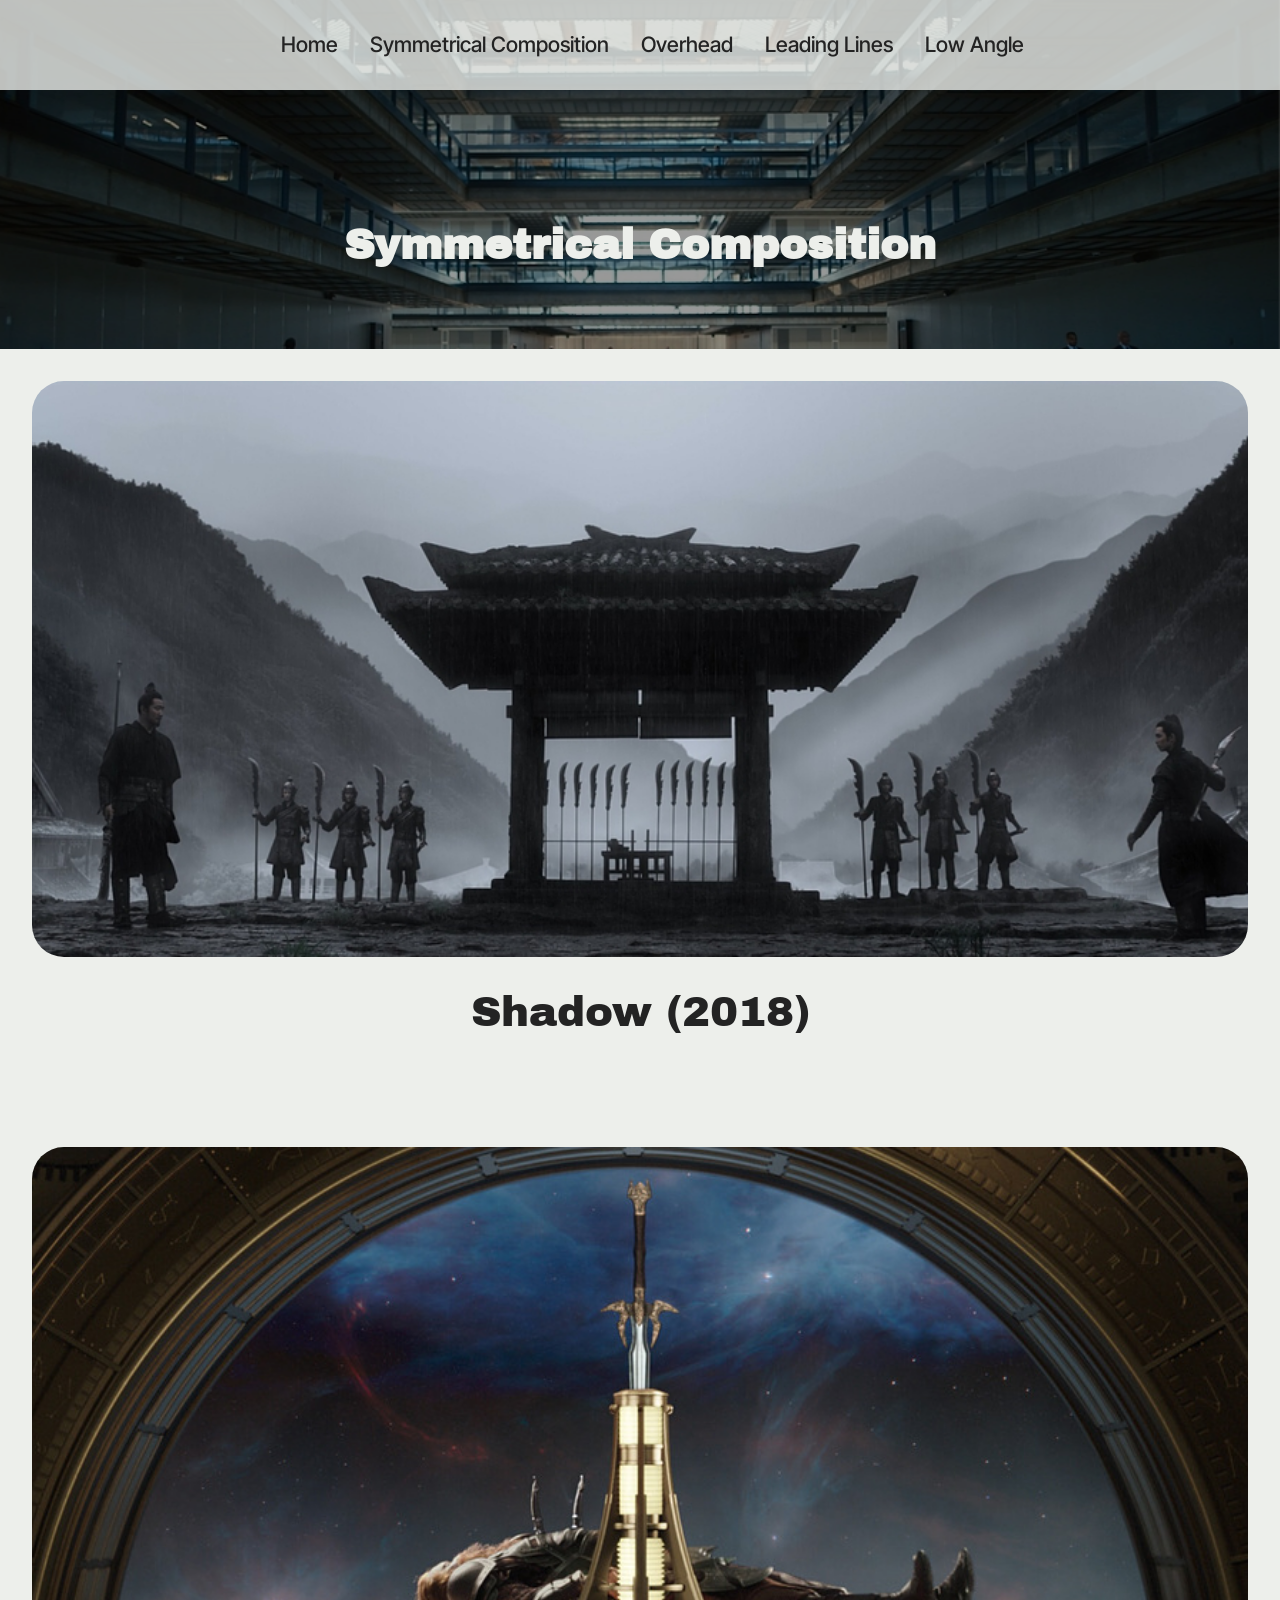
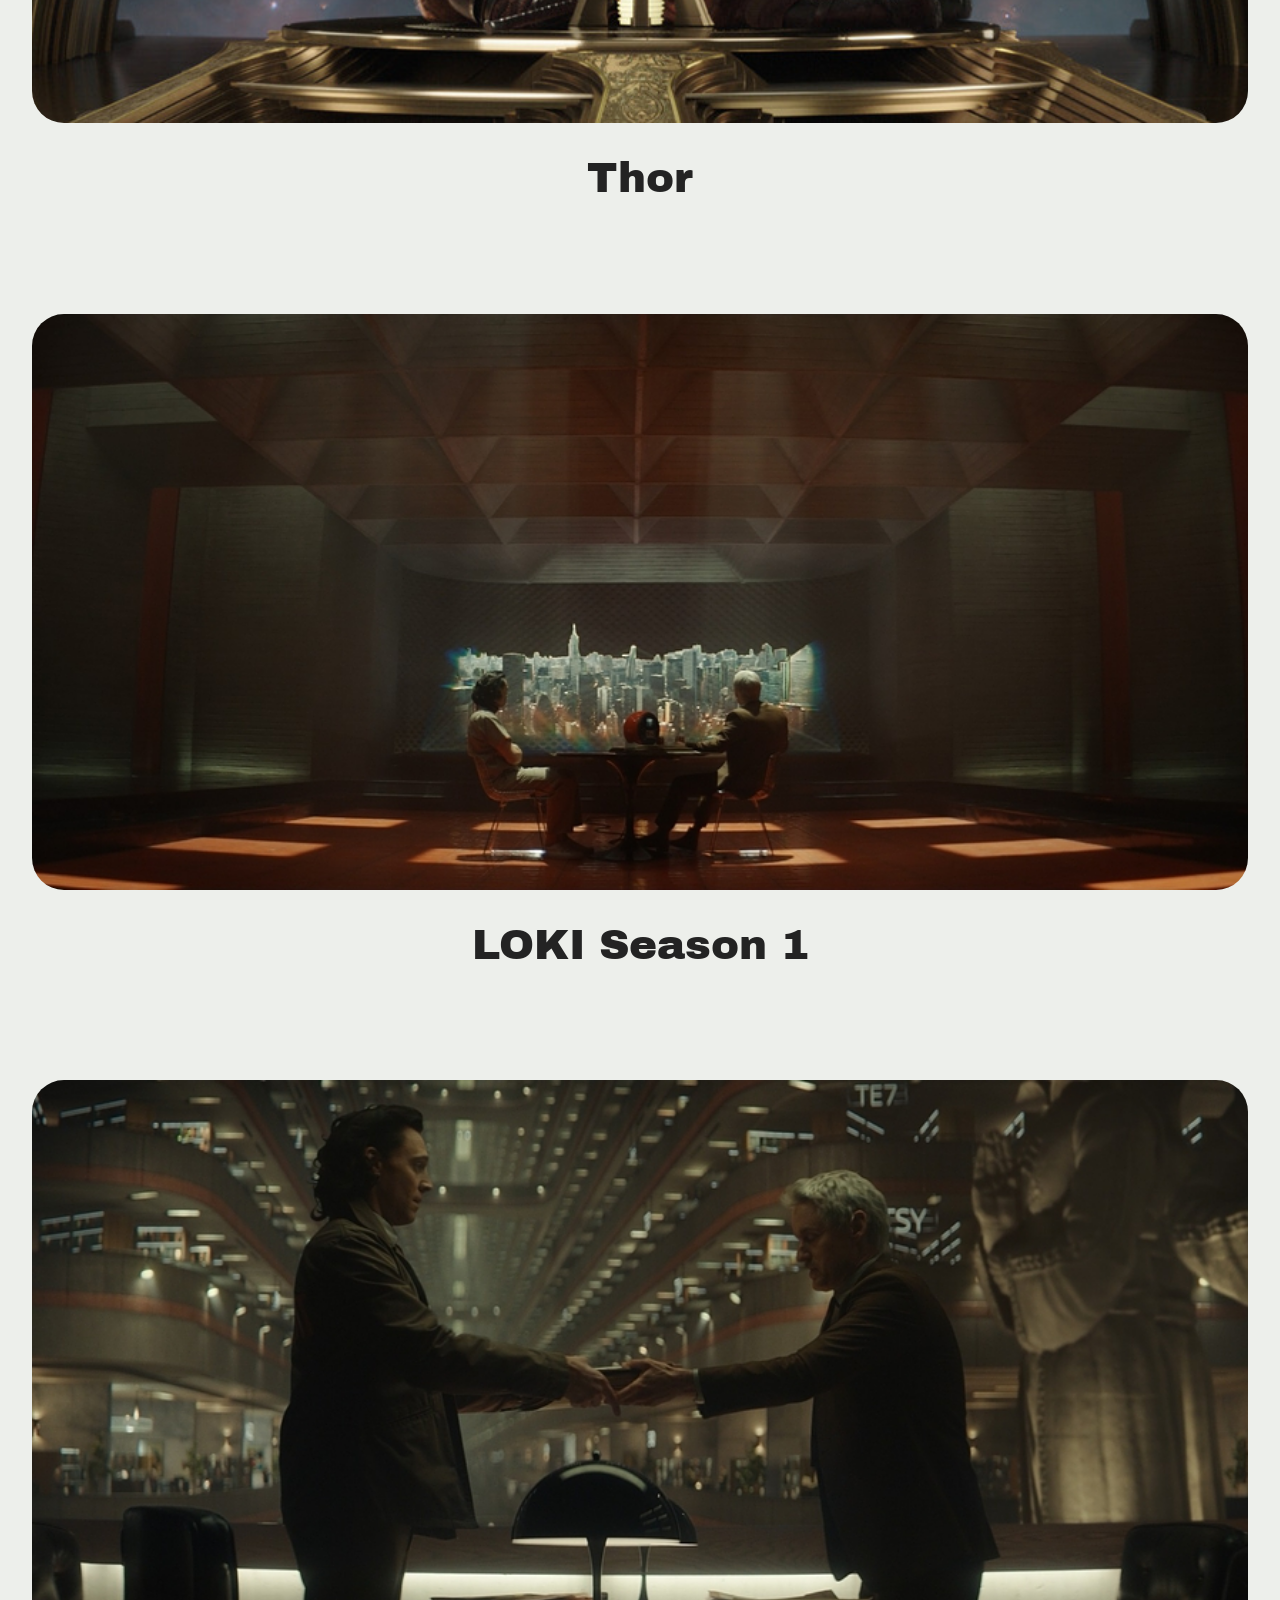
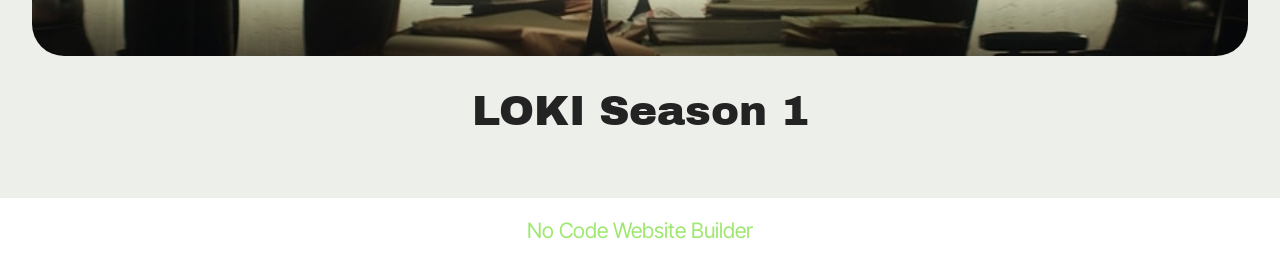
==== commit 5da8b398: "create github pages" ====
--- a/page1.html
+++ b/page1.html
@@ -18,9 +18,9 @@
   <link rel="stylesheet" href="assets/theme/css/style.css">
   <link rel="preload" href="https://fonts.googleapis.com/css?family=Archivo+Black:400&display=swap" as="style" onload="this.onload=null;this.rel='stylesheet'">
   <noscript><link rel="stylesheet" href="https://fonts.googleapis.com/css?family=Archivo+Black:400&display=swap"></noscript>
-  <link rel="preload" href="https://fonts.googleapis.com/css2?family=Inter+Tight:wght@400;700&display=swap&display=swap" as="style" onload="this.onload=null;this.rel='stylesheet'">
-  <noscript><link rel="stylesheet" href="https://fonts.googleapis.com/css2?family=Inter+Tight:wght@400;700&display=swap&display=swap"></noscript>
-  <link rel="preload" as="style" href="assets/mobirise/css/mbr-additional.css?v=c4LMIM"><link rel="stylesheet" href="assets/mobirise/css/mbr-additional.css?v=c4LMIM" type="text/css">
+  <link rel="preload" href="https://fonts.googleapis.com/css?family=Inter+Tight:100,200,300,400,500,600,700,800,900,100i,200i,300i,400i,500i,600i,700i,800i,900i&display=swap" as="style" onload="this.onload=null;this.rel='stylesheet'">
+  <noscript><link rel="stylesheet" href="https://fonts.googleapis.com/css?family=Inter+Tight:100,200,300,400,500,600,700,800,900,100i,200i,300i,400i,500i,600i,700i,800i,900i&display=swap"></noscript>
+  <link rel="preload" as="style" href="assets/mobirise/css/mbr-additional.css?v=AZJHAK"><link rel="stylesheet" href="assets/mobirise/css/mbr-additional.css?v=AZJHAK" type="text/css">
 
   
   
@@ -83,7 +83,7 @@
 
   
   
-  <div class="container-fluid">
+  <div class="container">
     <div class="row justify-content-center">
       <div class="card col-12 col-lg-12">
         <div class="card-wrapper wrap">
@@ -107,7 +107,7 @@
 
   
   
-  <div class="container-fluid">
+  <div class="container">
     <div class="row justify-content-center">
       <div class="card col-12 col-lg-12">
         <div class="card-wrapper wrap">
@@ -131,7 +131,7 @@
 
   
   
-  <div class="container-fluid">
+  <div class="container">
     <div class="row justify-content-center">
       <div class="card col-12 col-lg-12">
         <div class="card-wrapper wrap">
@@ -155,7 +155,7 @@
 
   
   
-  <div class="container-fluid">
+  <div class="container">
     <div class="row justify-content-center">
       <div class="card col-12 col-lg-12">
         <div class="card-wrapper wrap">
@@ -172,7 +172,7 @@
       <p class="mbr-description mt-4 align-center mbr-fonts-style display-1">LOKI Season 1</p>
     </div>
   </div>
-</section><section class="display-7" style="padding: 0;align-items: center;justify-content: center;flex-wrap: wrap;    align-content: center;display: flex;position: relative;height: 4rem;"><a href="https://mobiri.se/" style="flex: 1 1;height: 4rem;position: absolute;width: 100%;z-index: 1;"><img alt="" style="height: 4rem;" src="[data-uri]"></a><p style="margin: 0;text-align: center;" class="display-7">&#8204;</p><a style="z-index:1" href="https://mobirise.com/builder/ai-website-creator.html">Best AI Website Creator</a></section><script src="assets/bootstrap/js/bootstrap.bundle.min.js"></script>  <script src="assets/parallax/jarallax.js"></script>  <script src="assets/smoothscroll/smooth-scroll.js"></script>  <script src="assets/ytplayer/index.js"></script>  <script src="assets/dropdown/js/navbar-dropdown.js"></script>  <script src="assets/theme/js/script.js"></script>  
+</section><section class="display-7" style="padding: 0;align-items: center;justify-content: center;flex-wrap: wrap;    align-content: center;display: flex;position: relative;height: 4rem;"><a href="https://mobiri.se/" style="flex: 1 1;height: 4rem;position: absolute;width: 100%;z-index: 1;"><img alt="" style="height: 4rem;" src="[data-uri]"></a><p style="margin: 0;text-align: center;" class="display-7">&#8204;</p><a style="z-index:1" href="https://mobirise.com/builder/no-code-website-builder.html">No Code Website Builder</a></section><script src="assets/bootstrap/js/bootstrap.bundle.min.js"></script>  <script src="assets/parallax/jarallax.js"></script>  <script src="assets/smoothscroll/smooth-scroll.js"></script>  <script src="assets/ytplayer/index.js"></script>  <script src="assets/dropdown/js/navbar-dropdown.js"></script>  <script src="assets/theme/js/script.js"></script>  
   
   
 </body>
--- a/assets/mobirise/css/mbr-additional.css
+++ b/assets/mobirise/css/mbr-additional.css
@@ -1582,300 +1582,6 @@
 .cid-vgLrZhOVCh .mbr-section-btn {
   color: #232323;
 }
-.cid-vgLmQQytlt {
-  display: flex;
-  padding-top: 10rem;
-  padding-bottom: 2rem;
-  background-image: url("../../../assets/images/small-1armewjb.jpg");
-}
-.cid-vgLmQQytlt .mbr-overlay {
-  background-color: #000000;
-  opacity: 0.4;
-}
-@media (min-width: 768px) {
-  .cid-vgLmQQytlt {
-    align-items: flex-end;
-  }
-  .cid-vgLmQQytlt .row {
-    justify-content: center;
-  }
-  .cid-vgLmQQytlt .content-wrap {
-    padding: 1rem 3rem;
-  }
-}
-@media (max-width: 991px) and (min-width: 768px) {
-  .cid-vgLmQQytlt .content-wrap {
-    min-width: 50%;
-  }
-}
-@media (max-width: 767px) {
-  .cid-vgLmQQytlt {
-    -webkit-align-items: center;
-    align-items: flex-end;
-  }
-  .cid-vgLmQQytlt .mbr-row {
-    -webkit-justify-content: center;
-    justify-content: center;
-  }
-  .cid-vgLmQQytlt .content-wrap {
-    width: 100%;
-  }
-}
-.cid-vgLmQQytlt .mbr-section-title,
-.cid-vgLmQQytlt .mbr-section-subtitle {
-  text-align: center;
-}
-.cid-vgLmQQytlt .mbr-text,
-.cid-vgLmQQytlt .mbr-section-btn {
-  text-align: center;
-}
-.cid-vgLmQQytlt .mbr-section-title {
-  color: #edefeb;
-}
-.cid-vgLngki3CW {
-  padding-top: 2rem;
-  padding-bottom: 4rem;
-  background-color: #edefeb;
-}
-.cid-vgLngki3CW .mbr-fallback-image.disabled {
-  display: none;
-}
-.cid-vgLngki3CW .mbr-fallback-image {
-  display: block;
-  background-size: cover;
-  background-position: center center;
-  width: 100%;
-  height: 100%;
-  position: absolute;
-  top: 0;
-}
-.cid-vgLngki3CW .card-wrapper {
-  border-radius: 4px;
-}
-@media (max-width: 767px) {
-  .cid-vgLngki3CW .card-wrapper {
-    padding: 1.5rem;
-    padding-top: 9rem;
-    padding-bottom: 9rem;
-  }
-}
-@media (min-width: 768px) and (max-width: 991px) {
-  .cid-vgLngki3CW .card-wrapper {
-    padding: 2.25rem;
-    padding-top: 18rem;
-    padding-bottom: 18rem;
-  }
-}
-@media (min-width: 992px) {
-  .cid-vgLngki3CW .card-wrapper {
-    padding: 4rem;
-    padding-top: 18rem;
-    padding-bottom: 18rem;
-  }
-}
-.cid-vgLngki3CW .wrap {
-  background: url("../../../assets/images/shadow-2018.jpg");
-  background-repeat: no-repeat;
-  background-position: center;
-  background-size: cover;
-}
-.cid-vgLngki3CW .wrap .inner-wrap {
-  padding: 40px;
-}
-.cid-vgLngki3CW .card-title {
-  color: #ffffff;
-  text-align: center;
-}
-.cid-vgLngki3CW .mbr-text {
-  color: #000000;
-}
-.cid-vgLngki3CW .mbr-text,
-.cid-vgLngki3CW .mbr-section-btn {
-  color: #ffffff;
-}
-.cid-vgLobkH9CW {
-  padding-top: 2rem;
-  padding-bottom: 4rem;
-  background-color: #edefeb;
-}
-.cid-vgLobkH9CW .mbr-fallback-image.disabled {
-  display: none;
-}
-.cid-vgLobkH9CW .mbr-fallback-image {
-  display: block;
-  background-size: cover;
-  background-position: center center;
-  width: 100%;
-  height: 100%;
-  position: absolute;
-  top: 0;
-}
-.cid-vgLobkH9CW .card-wrapper {
-  border-radius: 4px;
-}
-@media (max-width: 767px) {
-  .cid-vgLobkH9CW .card-wrapper {
-    padding: 1.5rem;
-    padding-top: 9rem;
-    padding-bottom: 9rem;
-  }
-}
-@media (min-width: 768px) and (max-width: 991px) {
-  .cid-vgLobkH9CW .card-wrapper {
-    padding: 2.25rem;
-    padding-top: 18rem;
-    padding-bottom: 18rem;
-  }
-}
-@media (min-width: 992px) {
-  .cid-vgLobkH9CW .card-wrapper {
-    padding: 4rem;
-    padding-top: 18rem;
-    padding-bottom: 18rem;
-  }
-}
-.cid-vgLobkH9CW .wrap {
-  background: url("../../../assets/images/thor.jpg");
-  background-repeat: no-repeat;
-  background-position: center;
-  background-size: cover;
-}
-.cid-vgLobkH9CW .wrap .inner-wrap {
-  padding: 40px;
-}
-.cid-vgLobkH9CW .card-title {
-  color: #ffffff;
-  text-align: center;
-}
-.cid-vgLobkH9CW .mbr-text {
-  color: #000000;
-}
-.cid-vgLobkH9CW .mbr-text,
-.cid-vgLobkH9CW .mbr-section-btn {
-  color: #ffffff;
-}
-.cid-vgLnHpXvXC {
-  padding-top: 2rem;
-  padding-bottom: 4rem;
-  background-color: #edefeb;
-}
-.cid-vgLnHpXvXC .mbr-fallback-image.disabled {
-  display: none;
-}
-.cid-vgLnHpXvXC .mbr-fallback-image {
-  display: block;
-  background-size: cover;
-  background-position: center center;
-  width: 100%;
-  height: 100%;
-  position: absolute;
-  top: 0;
-}
-.cid-vgLnHpXvXC .card-wrapper {
-  border-radius: 4px;
-}
-@media (max-width: 767px) {
-  .cid-vgLnHpXvXC .card-wrapper {
-    padding: 1.5rem;
-    padding-top: 9rem;
-    padding-bottom: 9rem;
-  }
-}
-@media (min-width: 768px) and (max-width: 991px) {
-  .cid-vgLnHpXvXC .card-wrapper {
-    padding: 2.25rem;
-    padding-top: 18rem;
-    padding-bottom: 18rem;
-  }
-}
-@media (min-width: 992px) {
-  .cid-vgLnHpXvXC .card-wrapper {
-    padding: 4rem;
-    padding-top: 18rem;
-    padding-bottom: 18rem;
-  }
-}
-.cid-vgLnHpXvXC .wrap {
-  background: url("../../../assets/images/loki-season1.jpg");
-  background-repeat: no-repeat;
-  background-position: center;
-  background-size: cover;
-}
-.cid-vgLnHpXvXC .wrap .inner-wrap {
-  padding: 40px;
-}
-.cid-vgLnHpXvXC .card-title {
-  color: #ffffff;
-  text-align: center;
-}
-.cid-vgLnHpXvXC .mbr-text {
-  color: #000000;
-}
-.cid-vgLnHpXvXC .mbr-text,
-.cid-vgLnHpXvXC .mbr-section-btn {
-  color: #ffffff;
-}
-.cid-vgLnHEkR2z {
-  padding-top: 2rem;
-  padding-bottom: 3rem;
-  background-color: #edefeb;
-}
-.cid-vgLnHEkR2z .mbr-fallback-image.disabled {
-  display: none;
-}
-.cid-vgLnHEkR2z .mbr-fallback-image {
-  display: block;
-  background-size: cover;
-  background-position: center center;
-  width: 100%;
-  height: 100%;
-  position: absolute;
-  top: 0;
-}
-.cid-vgLnHEkR2z .card-wrapper {
-  border-radius: 4px;
-}
-@media (max-width: 767px) {
-  .cid-vgLnHEkR2z .card-wrapper {
-    padding: 1.5rem;
-    padding-top: 9rem;
-    padding-bottom: 9rem;
-  }
-}
-@media (min-width: 768px) and (max-width: 991px) {
-  .cid-vgLnHEkR2z .card-wrapper {
-    padding: 2.25rem;
-    padding-top: 18rem;
-    padding-bottom: 18rem;
-  }
-}
-@media (min-width: 992px) {
-  .cid-vgLnHEkR2z .card-wrapper {
-    padding: 4rem;
-    padding-top: 18rem;
-    padding-bottom: 18rem;
-  }
-}
-.cid-vgLnHEkR2z .wrap {
-  background: url("../../../assets/images/loki.jpg");
-  background-repeat: no-repeat;
-  background-position: center;
-  background-size: cover;
-}
-.cid-vgLnHEkR2z .wrap .inner-wrap {
-  padding: 40px;
-}
-.cid-vgLnHEkR2z .card-title {
-  color: #ffffff;
-  text-align: center;
-}
-.cid-vgLnHEkR2z .mbr-text {
-  color: #000000;
-}
-.cid-vgLnHEkR2z .mbr-text,
-.cid-vgLnHEkR2z .mbr-section-btn {
-  color: #ffffff;
-}
 .cid-vgLsxvdneW {
   z-index: 1000;
   width: 100%;
@@ -2455,65 +2161,65 @@
     padding: 1rem;
   }
 }
-.cid-vgLwhOEcwu {
+.cid-vgLmQQytlt {
   display: flex;
   padding-top: 10rem;
   padding-bottom: 2rem;
-  background-image: url("../../../assets/images/small-wsnbby2s.jpg");
-}
-.cid-vgLwhOEcwu .mbr-overlay {
+  background-image: url("../../../assets/images/small-1armewjb.jpg");
+}
+.cid-vgLmQQytlt .mbr-overlay {
   background-color: #000000;
   opacity: 0.4;
 }
 @media (min-width: 768px) {
-  .cid-vgLwhOEcwu {
+  .cid-vgLmQQytlt {
     align-items: flex-end;
   }
-  .cid-vgLwhOEcwu .row {
+  .cid-vgLmQQytlt .row {
     justify-content: center;
   }
-  .cid-vgLwhOEcwu .content-wrap {
+  .cid-vgLmQQytlt .content-wrap {
     padding: 1rem 3rem;
   }
 }
 @media (max-width: 991px) and (min-width: 768px) {
-  .cid-vgLwhOEcwu .content-wrap {
+  .cid-vgLmQQytlt .content-wrap {
     min-width: 50%;
   }
 }
 @media (max-width: 767px) {
-  .cid-vgLwhOEcwu {
+  .cid-vgLmQQytlt {
     -webkit-align-items: center;
     align-items: flex-end;
   }
-  .cid-vgLwhOEcwu .mbr-row {
+  .cid-vgLmQQytlt .mbr-row {
     -webkit-justify-content: center;
     justify-content: center;
   }
-  .cid-vgLwhOEcwu .content-wrap {
+  .cid-vgLmQQytlt .content-wrap {
     width: 100%;
   }
 }
-.cid-vgLwhOEcwu .mbr-section-title,
-.cid-vgLwhOEcwu .mbr-section-subtitle {
+.cid-vgLmQQytlt .mbr-section-title,
+.cid-vgLmQQytlt .mbr-section-subtitle {
   text-align: center;
 }
-.cid-vgLwhOEcwu .mbr-text,
-.cid-vgLwhOEcwu .mbr-section-btn {
+.cid-vgLmQQytlt .mbr-text,
+.cid-vgLmQQytlt .mbr-section-btn {
   text-align: center;
 }
-.cid-vgLwhOEcwu .mbr-section-title {
+.cid-vgLmQQytlt .mbr-section-title {
   color: #edefeb;
 }
-.cid-vgLwhOVXPX {
+.cid-vgLngki3CW {
   padding-top: 2rem;
   padding-bottom: 4rem;
   background-color: #edefeb;
 }
-.cid-vgLwhOVXPX .mbr-fallback-image.disabled {
+.cid-vgLngki3CW .mbr-fallback-image.disabled {
   display: none;
 }
-.cid-vgLwhOVXPX .mbr-fallback-image {
+.cid-vgLngki3CW .mbr-fallback-image {
   display: block;
   background-size: cover;
   background-position: center center;
@@ -2522,59 +2228,59 @@
   position: absolute;
   top: 0;
 }
-.cid-vgLwhOVXPX .card-wrapper {
+.cid-vgLngki3CW .card-wrapper {
   border-radius: 4px;
 }
 @media (max-width: 767px) {
-  .cid-vgLwhOVXPX .card-wrapper {
+  .cid-vgLngki3CW .card-wrapper {
     padding: 1.5rem;
     padding-top: 9rem;
     padding-bottom: 9rem;
   }
 }
 @media (min-width: 768px) and (max-width: 991px) {
-  .cid-vgLwhOVXPX .card-wrapper {
+  .cid-vgLngki3CW .card-wrapper {
     padding: 2.25rem;
     padding-top: 18rem;
     padding-bottom: 18rem;
   }
 }
 @media (min-width: 992px) {
-  .cid-vgLwhOVXPX .card-wrapper {
+  .cid-vgLngki3CW .card-wrapper {
     padding: 4rem;
     padding-top: 18rem;
     padding-bottom: 18rem;
   }
 }
-.cid-vgLwhOVXPX .wrap {
-  background: url("../../../assets/images/small-yz6zu1kz.jpg");
+.cid-vgLngki3CW .wrap {
+  background: url("../../../assets/images/shadow-2018.jpg");
   background-repeat: no-repeat;
   background-position: center;
   background-size: cover;
 }
-.cid-vgLwhOVXPX .wrap .inner-wrap {
+.cid-vgLngki3CW .wrap .inner-wrap {
   padding: 40px;
 }
-.cid-vgLwhOVXPX .card-title {
+.cid-vgLngki3CW .card-title {
   color: #ffffff;
   text-align: center;
 }
-.cid-vgLwhOVXPX .mbr-text {
+.cid-vgLngki3CW .mbr-text {
   color: #000000;
 }
-.cid-vgLwhOVXPX .mbr-text,
-.cid-vgLwhOVXPX .mbr-section-btn {
+.cid-vgLngki3CW .mbr-text,
+.cid-vgLngki3CW .mbr-section-btn {
   color: #ffffff;
 }
-.cid-vgLwhPekmI {
+.cid-vgLobkH9CW {
   padding-top: 2rem;
   padding-bottom: 4rem;
   background-color: #edefeb;
 }
-.cid-vgLwhPekmI .mbr-fallback-image.disabled {
+.cid-vgLobkH9CW .mbr-fallback-image.disabled {
   display: none;
 }
-.cid-vgLwhPekmI .mbr-fallback-image {
+.cid-vgLobkH9CW .mbr-fallback-image {
   display: block;
   background-size: cover;
   background-position: center center;
@@ -2583,59 +2289,59 @@
   position: absolute;
   top: 0;
 }
-.cid-vgLwhPekmI .card-wrapper {
+.cid-vgLobkH9CW .card-wrapper {
   border-radius: 4px;
 }
 @media (max-width: 767px) {
-  .cid-vgLwhPekmI .card-wrapper {
+  .cid-vgLobkH9CW .card-wrapper {
     padding: 1.5rem;
     padding-top: 9rem;
     padding-bottom: 9rem;
   }
 }
 @media (min-width: 768px) and (max-width: 991px) {
-  .cid-vgLwhPekmI .card-wrapper {
+  .cid-vgLobkH9CW .card-wrapper {
     padding: 2.25rem;
     padding-top: 18rem;
     padding-bottom: 18rem;
   }
 }
 @media (min-width: 992px) {
-  .cid-vgLwhPekmI .card-wrapper {
+  .cid-vgLobkH9CW .card-wrapper {
     padding: 4rem;
     padding-top: 18rem;
     padding-bottom: 18rem;
   }
 }
-.cid-vgLwhPekmI .wrap {
-  background: url("../../../assets/images/small-40f01f0x.jpg");
+.cid-vgLobkH9CW .wrap {
+  background: url("../../../assets/images/thor.jpg");
   background-repeat: no-repeat;
   background-position: center;
   background-size: cover;
 }
-.cid-vgLwhPekmI .wrap .inner-wrap {
+.cid-vgLobkH9CW .wrap .inner-wrap {
   padding: 40px;
 }
-.cid-vgLwhPekmI .card-title {
+.cid-vgLobkH9CW .card-title {
   color: #ffffff;
   text-align: center;
 }
-.cid-vgLwhPekmI .mbr-text {
+.cid-vgLobkH9CW .mbr-text {
   color: #000000;
 }
-.cid-vgLwhPekmI .mbr-text,
-.cid-vgLwhPekmI .mbr-section-btn {
+.cid-vgLobkH9CW .mbr-text,
+.cid-vgLobkH9CW .mbr-section-btn {
   color: #ffffff;
 }
-.cid-vgLwhPxW2Y {
+.cid-vgLnHpXvXC {
   padding-top: 2rem;
   padding-bottom: 4rem;
   background-color: #edefeb;
 }
-.cid-vgLwhPxW2Y .mbr-fallback-image.disabled {
+.cid-vgLnHpXvXC .mbr-fallback-image.disabled {
   display: none;
 }
-.cid-vgLwhPxW2Y .mbr-fallback-image {
+.cid-vgLnHpXvXC .mbr-fallback-image {
   display: block;
   background-size: cover;
   background-position: center center;
@@ -2644,59 +2350,59 @@
   position: absolute;
   top: 0;
 }
-.cid-vgLwhPxW2Y .card-wrapper {
+.cid-vgLnHpXvXC .card-wrapper {
   border-radius: 4px;
 }
 @media (max-width: 767px) {
-  .cid-vgLwhPxW2Y .card-wrapper {
+  .cid-vgLnHpXvXC .card-wrapper {
     padding: 1.5rem;
     padding-top: 9rem;
     padding-bottom: 9rem;
   }
 }
 @media (min-width: 768px) and (max-width: 991px) {
-  .cid-vgLwhPxW2Y .card-wrapper {
+  .cid-vgLnHpXvXC .card-wrapper {
     padding: 2.25rem;
     padding-top: 18rem;
     padding-bottom: 18rem;
   }
 }
 @media (min-width: 992px) {
-  .cid-vgLwhPxW2Y .card-wrapper {
+  .cid-vgLnHpXvXC .card-wrapper {
     padding: 4rem;
     padding-top: 18rem;
     padding-bottom: 18rem;
   }
 }
-.cid-vgLwhPxW2Y .wrap {
-  background: url("../../../assets/images/small-u0b8r6y4.jpg");
+.cid-vgLnHpXvXC .wrap {
+  background: url("../../../assets/images/loki-season1.jpg");
   background-repeat: no-repeat;
   background-position: center;
   background-size: cover;
 }
-.cid-vgLwhPxW2Y .wrap .inner-wrap {
+.cid-vgLnHpXvXC .wrap .inner-wrap {
   padding: 40px;
 }
-.cid-vgLwhPxW2Y .card-title {
+.cid-vgLnHpXvXC .card-title {
   color: #ffffff;
   text-align: center;
 }
-.cid-vgLwhPxW2Y .mbr-text {
+.cid-vgLnHpXvXC .mbr-text {
   color: #000000;
 }
-.cid-vgLwhPxW2Y .mbr-text,
-.cid-vgLwhPxW2Y .mbr-section-btn {
+.cid-vgLnHpXvXC .mbr-text,
+.cid-vgLnHpXvXC .mbr-section-btn {
   color: #ffffff;
 }
-.cid-vgLwhPKsJ3 {
+.cid-vgLnHEkR2z {
   padding-top: 2rem;
   padding-bottom: 3rem;
   background-color: #edefeb;
 }
-.cid-vgLwhPKsJ3 .mbr-fallback-image.disabled {
+.cid-vgLnHEkR2z .mbr-fallback-image.disabled {
   display: none;
 }
-.cid-vgLwhPKsJ3 .mbr-fallback-image {
+.cid-vgLnHEkR2z .mbr-fallback-image {
   display: block;
   background-size: cover;
   background-position: center center;
@@ -2705,48 +2411,48 @@
   position: absolute;
   top: 0;
 }
-.cid-vgLwhPKsJ3 .card-wrapper {
+.cid-vgLnHEkR2z .card-wrapper {
   border-radius: 4px;
 }
 @media (max-width: 767px) {
-  .cid-vgLwhPKsJ3 .card-wrapper {
+  .cid-vgLnHEkR2z .card-wrapper {
     padding: 1.5rem;
     padding-top: 9rem;
     padding-bottom: 9rem;
   }
 }
 @media (min-width: 768px) and (max-width: 991px) {
-  .cid-vgLwhPKsJ3 .card-wrapper {
+  .cid-vgLnHEkR2z .card-wrapper {
     padding: 2.25rem;
     padding-top: 18rem;
     padding-bottom: 18rem;
   }
 }
 @media (min-width: 992px) {
-  .cid-vgLwhPKsJ3 .card-wrapper {
+  .cid-vgLnHEkR2z .card-wrapper {
     padding: 4rem;
     padding-top: 18rem;
     padding-bottom: 18rem;
   }
 }
-.cid-vgLwhPKsJ3 .wrap {
-  background: url("../../../assets/images/small-7h2xry0c.jpg");
+.cid-vgLnHEkR2z .wrap {
+  background: url("../../../assets/images/loki.jpg");
   background-repeat: no-repeat;
   background-position: center;
   background-size: cover;
 }
-.cid-vgLwhPKsJ3 .wrap .inner-wrap {
+.cid-vgLnHEkR2z .wrap .inner-wrap {
   padding: 40px;
 }
-.cid-vgLwhPKsJ3 .card-title {
+.cid-vgLnHEkR2z .card-title {
   color: #ffffff;
   text-align: center;
 }
-.cid-vgLwhPKsJ3 .mbr-text {
+.cid-vgLnHEkR2z .mbr-text {
   color: #000000;
 }
-.cid-vgLwhPKsJ3 .mbr-text,
-.cid-vgLwhPKsJ3 .mbr-section-btn {
+.cid-vgLnHEkR2z .mbr-text,
+.cid-vgLnHEkR2z .mbr-section-btn {
   color: #ffffff;
 }
 .cid-vgLwhPXsko {
@@ -3328,65 +3034,65 @@
     padding: 1rem;
   }
 }
-.cid-vgLwLDPv6c {
+.cid-vgLwhOEcwu {
   display: flex;
   padding-top: 10rem;
   padding-bottom: 2rem;
-  background-image: url("../../../assets/images/small-ffanjy0x.jpg");
-}
-.cid-vgLwLDPv6c .mbr-overlay {
+  background-image: url("../../../assets/images/small-wsnbby2s.jpg");
+}
+.cid-vgLwhOEcwu .mbr-overlay {
   background-color: #000000;
   opacity: 0.4;
 }
 @media (min-width: 768px) {
-  .cid-vgLwLDPv6c {
+  .cid-vgLwhOEcwu {
     align-items: flex-end;
   }
-  .cid-vgLwLDPv6c .row {
+  .cid-vgLwhOEcwu .row {
     justify-content: center;
   }
-  .cid-vgLwLDPv6c .content-wrap {
+  .cid-vgLwhOEcwu .content-wrap {
     padding: 1rem 3rem;
   }
 }
 @media (max-width: 991px) and (min-width: 768px) {
-  .cid-vgLwLDPv6c .content-wrap {
+  .cid-vgLwhOEcwu .content-wrap {
     min-width: 50%;
   }
 }
 @media (max-width: 767px) {
-  .cid-vgLwLDPv6c {
+  .cid-vgLwhOEcwu {
     -webkit-align-items: center;
     align-items: flex-end;
   }
-  .cid-vgLwLDPv6c .mbr-row {
+  .cid-vgLwhOEcwu .mbr-row {
     -webkit-justify-content: center;
     justify-content: center;
   }
-  .cid-vgLwLDPv6c .content-wrap {
+  .cid-vgLwhOEcwu .content-wrap {
     width: 100%;
   }
 }
-.cid-vgLwLDPv6c .mbr-section-title,
-.cid-vgLwLDPv6c .mbr-section-subtitle {
+.cid-vgLwhOEcwu .mbr-section-title,
+.cid-vgLwhOEcwu .mbr-section-subtitle {
   text-align: center;
 }
-.cid-vgLwLDPv6c .mbr-text,
-.cid-vgLwLDPv6c .mbr-section-btn {
+.cid-vgLwhOEcwu .mbr-text,
+.cid-vgLwhOEcwu .mbr-section-btn {
   text-align: center;
 }
-.cid-vgLwLDPv6c .mbr-section-title {
+.cid-vgLwhOEcwu .mbr-section-title {
   color: #edefeb;
 }
-.cid-vgLwLEcdUz {
+.cid-vgLwhOVXPX {
   padding-top: 2rem;
   padding-bottom: 4rem;
   background-color: #edefeb;
 }
-.cid-vgLwLEcdUz .mbr-fallback-image.disabled {
+.cid-vgLwhOVXPX .mbr-fallback-image.disabled {
   display: none;
 }
-.cid-vgLwLEcdUz .mbr-fallback-image {
+.cid-vgLwhOVXPX .mbr-fallback-image {
   display: block;
   background-size: cover;
   background-position: center center;
@@ -3395,59 +3101,59 @@
   position: absolute;
   top: 0;
 }
-.cid-vgLwLEcdUz .card-wrapper {
+.cid-vgLwhOVXPX .card-wrapper {
   border-radius: 4px;
 }
 @media (max-width: 767px) {
-  .cid-vgLwLEcdUz .card-wrapper {
+  .cid-vgLwhOVXPX .card-wrapper {
     padding: 1.5rem;
     padding-top: 9rem;
     padding-bottom: 9rem;
   }
 }
 @media (min-width: 768px) and (max-width: 991px) {
-  .cid-vgLwLEcdUz .card-wrapper {
+  .cid-vgLwhOVXPX .card-wrapper {
     padding: 2.25rem;
     padding-top: 18rem;
     padding-bottom: 18rem;
   }
 }
 @media (min-width: 992px) {
-  .cid-vgLwLEcdUz .card-wrapper {
+  .cid-vgLwhOVXPX .card-wrapper {
     padding: 4rem;
     padding-top: 18rem;
     padding-bottom: 18rem;
   }
 }
-.cid-vgLwLEcdUz .wrap {
-  background: url("../../../assets/images/small-2ihvhpi4.jpg");
+.cid-vgLwhOVXPX .wrap {
+  background: url("../../../assets/images/small-yz6zu1kz.jpg");
   background-repeat: no-repeat;
   background-position: center;
   background-size: cover;
 }
-.cid-vgLwLEcdUz .wrap .inner-wrap {
+.cid-vgLwhOVXPX .wrap .inner-wrap {
   padding: 40px;
 }
-.cid-vgLwLEcdUz .card-title {
+.cid-vgLwhOVXPX .card-title {
   color: #ffffff;
   text-align: center;
 }
-.cid-vgLwLEcdUz .mbr-text {
+.cid-vgLwhOVXPX .mbr-text {
   color: #000000;
 }
-.cid-vgLwLEcdUz .mbr-text,
-.cid-vgLwLEcdUz .mbr-section-btn {
+.cid-vgLwhOVXPX .mbr-text,
+.cid-vgLwhOVXPX .mbr-section-btn {
   color: #ffffff;
 }
-.cid-vgLwLEt6B2 {
+.cid-vgLwhPekmI {
   padding-top: 2rem;
   padding-bottom: 4rem;
   background-color: #edefeb;
 }
-.cid-vgLwLEt6B2 .mbr-fallback-image.disabled {
+.cid-vgLwhPekmI .mbr-fallback-image.disabled {
   display: none;
 }
-.cid-vgLwLEt6B2 .mbr-fallback-image {
+.cid-vgLwhPekmI .mbr-fallback-image {
   display: block;
   background-size: cover;
   background-position: center center;
@@ -3456,59 +3162,59 @@
   position: absolute;
   top: 0;
 }
-.cid-vgLwLEt6B2 .card-wrapper {
+.cid-vgLwhPekmI .card-wrapper {
   border-radius: 4px;
 }
 @media (max-width: 767px) {
-  .cid-vgLwLEt6B2 .card-wrapper {
+  .cid-vgLwhPekmI .card-wrapper {
     padding: 1.5rem;
     padding-top: 9rem;
     padding-bottom: 9rem;
   }
 }
 @media (min-width: 768px) and (max-width: 991px) {
-  .cid-vgLwLEt6B2 .card-wrapper {
+  .cid-vgLwhPekmI .card-wrapper {
     padding: 2.25rem;
     padding-top: 18rem;
     padding-bottom: 18rem;
   }
 }
 @media (min-width: 992px) {
-  .cid-vgLwLEt6B2 .card-wrapper {
+  .cid-vgLwhPekmI .card-wrapper {
     padding: 4rem;
     padding-top: 18rem;
     padding-bottom: 18rem;
   }
 }
-.cid-vgLwLEt6B2 .wrap {
-  background: url("../../../assets/images/small-n03ux6ee.jpg");
+.cid-vgLwhPekmI .wrap {
+  background: url("../../../assets/images/small-40f01f0x.jpg");
   background-repeat: no-repeat;
   background-position: center;
   background-size: cover;
 }
-.cid-vgLwLEt6B2 .wrap .inner-wrap {
+.cid-vgLwhPekmI .wrap .inner-wrap {
   padding: 40px;
 }
-.cid-vgLwLEt6B2 .card-title {
+.cid-vgLwhPekmI .card-title {
   color: #ffffff;
   text-align: center;
 }
-.cid-vgLwLEt6B2 .mbr-text {
+.cid-vgLwhPekmI .mbr-text {
   color: #000000;
 }
-.cid-vgLwLEt6B2 .mbr-text,
-.cid-vgLwLEt6B2 .mbr-section-btn {
+.cid-vgLwhPekmI .mbr-text,
+.cid-vgLwhPekmI .mbr-section-btn {
   color: #ffffff;
 }
-.cid-vgLwLEUQa3 {
+.cid-vgLwhPxW2Y {
   padding-top: 2rem;
   padding-bottom: 4rem;
   background-color: #edefeb;
 }
-.cid-vgLwLEUQa3 .mbr-fallback-image.disabled {
+.cid-vgLwhPxW2Y .mbr-fallback-image.disabled {
   display: none;
 }
-.cid-vgLwLEUQa3 .mbr-fallback-image {
+.cid-vgLwhPxW2Y .mbr-fallback-image {
   display: block;
   background-size: cover;
   background-position: center center;
@@ -3517,59 +3223,59 @@
   position: absolute;
   top: 0;
 }
-.cid-vgLwLEUQa3 .card-wrapper {
+.cid-vgLwhPxW2Y .card-wrapper {
   border-radius: 4px;
 }
 @media (max-width: 767px) {
-  .cid-vgLwLEUQa3 .card-wrapper {
+  .cid-vgLwhPxW2Y .card-wrapper {
     padding: 1.5rem;
     padding-top: 9rem;
     padding-bottom: 9rem;
   }
 }
 @media (min-width: 768px) and (max-width: 991px) {
-  .cid-vgLwLEUQa3 .card-wrapper {
+  .cid-vgLwhPxW2Y .card-wrapper {
     padding: 2.25rem;
     padding-top: 18rem;
     padding-bottom: 18rem;
   }
 }
 @media (min-width: 992px) {
-  .cid-vgLwLEUQa3 .card-wrapper {
+  .cid-vgLwhPxW2Y .card-wrapper {
     padding: 4rem;
     padding-top: 18rem;
     padding-bottom: 18rem;
   }
 }
-.cid-vgLwLEUQa3 .wrap {
-  background: url("../../../assets/images/small-5ozi461j.jpg");
+.cid-vgLwhPxW2Y .wrap {
+  background: url("../../../assets/images/small-u0b8r6y4.jpg");
   background-repeat: no-repeat;
   background-position: center;
   background-size: cover;
 }
-.cid-vgLwLEUQa3 .wrap .inner-wrap {
+.cid-vgLwhPxW2Y .wrap .inner-wrap {
   padding: 40px;
 }
-.cid-vgLwLEUQa3 .card-title {
+.cid-vgLwhPxW2Y .card-title {
   color: #ffffff;
   text-align: center;
 }
-.cid-vgLwLEUQa3 .mbr-text {
+.cid-vgLwhPxW2Y .mbr-text {
   color: #000000;
 }
-.cid-vgLwLEUQa3 .mbr-text,
-.cid-vgLwLEUQa3 .mbr-section-btn {
+.cid-vgLwhPxW2Y .mbr-text,
+.cid-vgLwhPxW2Y .mbr-section-btn {
   color: #ffffff;
 }
-.cid-vgLwLFhsWT {
+.cid-vgLwhPKsJ3 {
   padding-top: 2rem;
   padding-bottom: 3rem;
   background-color: #edefeb;
 }
-.cid-vgLwLFhsWT .mbr-fallback-image.disabled {
+.cid-vgLwhPKsJ3 .mbr-fallback-image.disabled {
   display: none;
 }
-.cid-vgLwLFhsWT .mbr-fallback-image {
+.cid-vgLwhPKsJ3 .mbr-fallback-image {
   display: block;
   background-size: cover;
   background-position: center center;
@@ -3578,48 +3284,48 @@
   position: absolute;
   top: 0;
 }
-.cid-vgLwLFhsWT .card-wrapper {
+.cid-vgLwhPKsJ3 .card-wrapper {
   border-radius: 4px;
 }
 @media (max-width: 767px) {
-  .cid-vgLwLFhsWT .card-wrapper {
+  .cid-vgLwhPKsJ3 .card-wrapper {
     padding: 1.5rem;
     padding-top: 9rem;
     padding-bottom: 9rem;
   }
 }
 @media (min-width: 768px) and (max-width: 991px) {
-  .cid-vgLwLFhsWT .card-wrapper {
+  .cid-vgLwhPKsJ3 .card-wrapper {
     padding: 2.25rem;
     padding-top: 18rem;
     padding-bottom: 18rem;
   }
 }
 @media (min-width: 992px) {
-  .cid-vgLwLFhsWT .card-wrapper {
+  .cid-vgLwhPKsJ3 .card-wrapper {
     padding: 4rem;
     padding-top: 18rem;
     padding-bottom: 18rem;
   }
 }
-.cid-vgLwLFhsWT .wrap {
-  background: url("../../../assets/images/small-y8eij23b.jpg");
+.cid-vgLwhPKsJ3 .wrap {
+  background: url("../../../assets/images/small-7h2xry0c.jpg");
   background-repeat: no-repeat;
   background-position: center;
   background-size: cover;
 }
-.cid-vgLwLFhsWT .wrap .inner-wrap {
+.cid-vgLwhPKsJ3 .wrap .inner-wrap {
   padding: 40px;
 }
-.cid-vgLwLFhsWT .card-title {
+.cid-vgLwhPKsJ3 .card-title {
   color: #ffffff;
   text-align: center;
 }
-.cid-vgLwLFhsWT .mbr-text {
+.cid-vgLwhPKsJ3 .mbr-text {
   color: #000000;
 }
-.cid-vgLwLFhsWT .mbr-text,
-.cid-vgLwLFhsWT .mbr-section-btn {
+.cid-vgLwhPKsJ3 .mbr-text,
+.cid-vgLwhPKsJ3 .mbr-section-btn {
   color: #ffffff;
 }
 .cid-vgLwLFxsAT {
@@ -4201,65 +3907,65 @@
     padding: 1rem;
   }
 }
-.cid-vgLwW1W8Ti {
+.cid-vgLwLDPv6c {
   display: flex;
-  padding-top: 6rem;
-  padding-bottom: 5rem;
-  background-image: url("../../../assets/images/small-0azlngfb.jpg");
-}
-.cid-vgLwW1W8Ti .mbr-overlay {
+  padding-top: 10rem;
+  padding-bottom: 2rem;
+  background-image: url("../../../assets/images/small-ffanjy0x.jpg");
+}
+.cid-vgLwLDPv6c .mbr-overlay {
   background-color: #000000;
   opacity: 0.4;
 }
 @media (min-width: 768px) {
-  .cid-vgLwW1W8Ti {
+  .cid-vgLwLDPv6c {
     align-items: flex-end;
   }
-  .cid-vgLwW1W8Ti .row {
+  .cid-vgLwLDPv6c .row {
     justify-content: center;
   }
-  .cid-vgLwW1W8Ti .content-wrap {
+  .cid-vgLwLDPv6c .content-wrap {
     padding: 1rem 3rem;
   }
 }
 @media (max-width: 991px) and (min-width: 768px) {
-  .cid-vgLwW1W8Ti .content-wrap {
+  .cid-vgLwLDPv6c .content-wrap {
     min-width: 50%;
   }
 }
 @media (max-width: 767px) {
-  .cid-vgLwW1W8Ti {
+  .cid-vgLwLDPv6c {
     -webkit-align-items: center;
     align-items: flex-end;
   }
-  .cid-vgLwW1W8Ti .mbr-row {
+  .cid-vgLwLDPv6c .mbr-row {
     -webkit-justify-content: center;
     justify-content: center;
   }
-  .cid-vgLwW1W8Ti .content-wrap {
+  .cid-vgLwLDPv6c .content-wrap {
     width: 100%;
   }
 }
-.cid-vgLwW1W8Ti .mbr-section-title,
-.cid-vgLwW1W8Ti .mbr-section-subtitle {
+.cid-vgLwLDPv6c .mbr-section-title,
+.cid-vgLwLDPv6c .mbr-section-subtitle {
   text-align: center;
 }
-.cid-vgLwW1W8Ti .mbr-text,
-.cid-vgLwW1W8Ti .mbr-section-btn {
+.cid-vgLwLDPv6c .mbr-text,
+.cid-vgLwLDPv6c .mbr-section-btn {
   text-align: center;
 }
-.cid-vgLwW1W8Ti .mbr-section-title {
+.cid-vgLwLDPv6c .mbr-section-title {
   color: #edefeb;
 }
-.cid-vgLwW2nV9B {
+.cid-vgLwLEcdUz {
   padding-top: 2rem;
   padding-bottom: 4rem;
   background-color: #edefeb;
 }
-.cid-vgLwW2nV9B .mbr-fallback-image.disabled {
+.cid-vgLwLEcdUz .mbr-fallback-image.disabled {
   display: none;
 }
-.cid-vgLwW2nV9B .mbr-fallback-image {
+.cid-vgLwLEcdUz .mbr-fallback-image {
   display: block;
   background-size: cover;
   background-position: center center;
@@ -4268,59 +3974,59 @@
   position: absolute;
   top: 0;
 }
-.cid-vgLwW2nV9B .card-wrapper {
+.cid-vgLwLEcdUz .card-wrapper {
   border-radius: 4px;
 }
 @media (max-width: 767px) {
-  .cid-vgLwW2nV9B .card-wrapper {
+  .cid-vgLwLEcdUz .card-wrapper {
     padding: 1.5rem;
     padding-top: 9rem;
     padding-bottom: 9rem;
   }
 }
 @media (min-width: 768px) and (max-width: 991px) {
-  .cid-vgLwW2nV9B .card-wrapper {
+  .cid-vgLwLEcdUz .card-wrapper {
     padding: 2.25rem;
     padding-top: 18rem;
     padding-bottom: 18rem;
   }
 }
 @media (min-width: 992px) {
-  .cid-vgLwW2nV9B .card-wrapper {
+  .cid-vgLwLEcdUz .card-wrapper {
     padding: 4rem;
     padding-top: 18rem;
     padding-bottom: 18rem;
   }
 }
-.cid-vgLwW2nV9B .wrap {
-  background: url("../../../assets/images/small-xe5kx3bf.jpg");
+.cid-vgLwLEcdUz .wrap {
+  background: url("../../../assets/images/small-2ihvhpi4.jpg");
   background-repeat: no-repeat;
   background-position: center;
   background-size: cover;
 }
-.cid-vgLwW2nV9B .wrap .inner-wrap {
+.cid-vgLwLEcdUz .wrap .inner-wrap {
   padding: 40px;
 }
-.cid-vgLwW2nV9B .card-title {
+.cid-vgLwLEcdUz .card-title {
   color: #ffffff;
   text-align: center;
 }
-.cid-vgLwW2nV9B .mbr-text {
+.cid-vgLwLEcdUz .mbr-text {
   color: #000000;
 }
-.cid-vgLwW2nV9B .mbr-text,
-.cid-vgLwW2nV9B .mbr-section-btn {
+.cid-vgLwLEcdUz .mbr-text,
+.cid-vgLwLEcdUz .mbr-section-btn {
   color: #ffffff;
 }
-.cid-vgLwW2OI8u {
+.cid-vgLwLEt6B2 {
   padding-top: 2rem;
   padding-bottom: 4rem;
   background-color: #edefeb;
 }
-.cid-vgLwW2OI8u .mbr-fallback-image.disabled {
+.cid-vgLwLEt6B2 .mbr-fallback-image.disabled {
   display: none;
 }
-.cid-vgLwW2OI8u .mbr-fallback-image {
+.cid-vgLwLEt6B2 .mbr-fallback-image {
   display: block;
   background-size: cover;
   background-position: center center;
@@ -4329,59 +4035,59 @@
   position: absolute;
   top: 0;
 }
-.cid-vgLwW2OI8u .card-wrapper {
+.cid-vgLwLEt6B2 .card-wrapper {
   border-radius: 4px;
 }
 @media (max-width: 767px) {
-  .cid-vgLwW2OI8u .card-wrapper {
+  .cid-vgLwLEt6B2 .card-wrapper {
     padding: 1.5rem;
     padding-top: 9rem;
     padding-bottom: 9rem;
   }
 }
 @media (min-width: 768px) and (max-width: 991px) {
-  .cid-vgLwW2OI8u .card-wrapper {
+  .cid-vgLwLEt6B2 .card-wrapper {
     padding: 2.25rem;
     padding-top: 18rem;
     padding-bottom: 18rem;
   }
 }
 @media (min-width: 992px) {
-  .cid-vgLwW2OI8u .card-wrapper {
+  .cid-vgLwLEt6B2 .card-wrapper {
     padding: 4rem;
     padding-top: 18rem;
     padding-bottom: 18rem;
   }
 }
-.cid-vgLwW2OI8u .wrap {
-  background: url("../../../assets/images/small-9mljn6fu.jpg");
+.cid-vgLwLEt6B2 .wrap {
+  background: url("../../../assets/images/small-n03ux6ee.jpg");
   background-repeat: no-repeat;
   background-position: center;
   background-size: cover;
 }
-.cid-vgLwW2OI8u .wrap .inner-wrap {
+.cid-vgLwLEt6B2 .wrap .inner-wrap {
   padding: 40px;
 }
-.cid-vgLwW2OI8u .card-title {
+.cid-vgLwLEt6B2 .card-title {
   color: #ffffff;
   text-align: center;
 }
-.cid-vgLwW2OI8u .mbr-text {
+.cid-vgLwLEt6B2 .mbr-text {
   color: #000000;
 }
-.cid-vgLwW2OI8u .mbr-text,
-.cid-vgLwW2OI8u .mbr-section-btn {
+.cid-vgLwLEt6B2 .mbr-text,
+.cid-vgLwLEt6B2 .mbr-section-btn {
   color: #ffffff;
 }
-.cid-vgLwW36OVY {
+.cid-vgLwLEUQa3 {
   padding-top: 2rem;
   padding-bottom: 4rem;
   background-color: #edefeb;
 }
-.cid-vgLwW36OVY .mbr-fallback-image.disabled {
+.cid-vgLwLEUQa3 .mbr-fallback-image.disabled {
   display: none;
 }
-.cid-vgLwW36OVY .mbr-fallback-image {
+.cid-vgLwLEUQa3 .mbr-fallback-image {
   display: block;
   background-size: cover;
   background-position: center center;
@@ -4390,59 +4096,59 @@
   position: absolute;
   top: 0;
 }
-.cid-vgLwW36OVY .card-wrapper {
+.cid-vgLwLEUQa3 .card-wrapper {
   border-radius: 4px;
 }
 @media (max-width: 767px) {
-  .cid-vgLwW36OVY .card-wrapper {
+  .cid-vgLwLEUQa3 .card-wrapper {
     padding: 1.5rem;
     padding-top: 9rem;
     padding-bottom: 9rem;
   }
 }
 @media (min-width: 768px) and (max-width: 991px) {
-  .cid-vgLwW36OVY .card-wrapper {
+  .cid-vgLwLEUQa3 .card-wrapper {
     padding: 2.25rem;
     padding-top: 18rem;
     padding-bottom: 18rem;
   }
 }
 @media (min-width: 992px) {
-  .cid-vgLwW36OVY .card-wrapper {
+  .cid-vgLwLEUQa3 .card-wrapper {
     padding: 4rem;
     padding-top: 18rem;
     padding-bottom: 18rem;
   }
 }
-.cid-vgLwW36OVY .wrap {
-  background: url("../../../assets/images/low-angle-shot.webp");
+.cid-vgLwLEUQa3 .wrap {
+  background: url("../../../assets/images/small-5ozi461j.jpg");
   background-repeat: no-repeat;
   background-position: center;
   background-size: cover;
 }
-.cid-vgLwW36OVY .wrap .inner-wrap {
+.cid-vgLwLEUQa3 .wrap .inner-wrap {
   padding: 40px;
 }
-.cid-vgLwW36OVY .card-title {
+.cid-vgLwLEUQa3 .card-title {
   color: #ffffff;
   text-align: center;
 }
-.cid-vgLwW36OVY .mbr-text {
+.cid-vgLwLEUQa3 .mbr-text {
   color: #000000;
 }
-.cid-vgLwW36OVY .mbr-text,
-.cid-vgLwW36OVY .mbr-section-btn {
+.cid-vgLwLEUQa3 .mbr-text,
+.cid-vgLwLEUQa3 .mbr-section-btn {
   color: #ffffff;
 }
-.cid-vgLwW3mXSB {
+.cid-vgLwLFhsWT {
   padding-top: 2rem;
   padding-bottom: 3rem;
   background-color: #edefeb;
 }
-.cid-vgLwW3mXSB .mbr-fallback-image.disabled {
+.cid-vgLwLFhsWT .mbr-fallback-image.disabled {
   display: none;
 }
-.cid-vgLwW3mXSB .mbr-fallback-image {
+.cid-vgLwLFhsWT .mbr-fallback-image {
   display: block;
   background-size: cover;
   background-position: center center;
@@ -4451,48 +4157,48 @@
   position: absolute;
   top: 0;
 }
-.cid-vgLwW3mXSB .card-wrapper {
+.cid-vgLwLFhsWT .card-wrapper {
   border-radius: 4px;
 }
 @media (max-width: 767px) {
-  .cid-vgLwW3mXSB .card-wrapper {
+  .cid-vgLwLFhsWT .card-wrapper {
     padding: 1.5rem;
     padding-top: 9rem;
     padding-bottom: 9rem;
   }
 }
 @media (min-width: 768px) and (max-width: 991px) {
-  .cid-vgLwW3mXSB .card-wrapper {
+  .cid-vgLwLFhsWT .card-wrapper {
     padding: 2.25rem;
     padding-top: 18rem;
     padding-bottom: 18rem;
   }
 }
 @media (min-width: 992px) {
-  .cid-vgLwW3mXSB .card-wrapper {
+  .cid-vgLwLFhsWT .card-wrapper {
     padding: 4rem;
     padding-top: 18rem;
     padding-bottom: 18rem;
   }
 }
-.cid-vgLwW3mXSB .wrap {
-  background: url("../../../assets/images/low-angle-shot-low-angle-example-the-matrix.jpg");
+.cid-vgLwLFhsWT .wrap {
+  background: url("../../../assets/images/small-y8eij23b.jpg");
   background-repeat: no-repeat;
   background-position: center;
   background-size: cover;
 }
-.cid-vgLwW3mXSB .wrap .inner-wrap {
+.cid-vgLwLFhsWT .wrap .inner-wrap {
   padding: 40px;
 }
-.cid-vgLwW3mXSB .card-title {
+.cid-vgLwLFhsWT .card-title {
   color: #ffffff;
   text-align: center;
 }
-.cid-vgLwW3mXSB .mbr-text {
+.cid-vgLwLFhsWT .mbr-text {
   color: #000000;
 }
-.cid-vgLwW3mXSB .mbr-text,
-.cid-vgLwW3mXSB .mbr-section-btn {
+.cid-vgLwLFhsWT .mbr-text,
+.cid-vgLwLFhsWT .mbr-section-btn {
   color: #ffffff;
 }
 .cid-vgLwW3Az0L {
@@ -5074,3 +4780,297 @@
     padding: 1rem;
   }
 }
+.cid-vgLwW1W8Ti {
+  display: flex;
+  padding-top: 6rem;
+  padding-bottom: 5rem;
+  background-image: url("../../../assets/images/small-0azlngfb.jpg");
+}
+.cid-vgLwW1W8Ti .mbr-overlay {
+  background-color: #000000;
+  opacity: 0.4;
+}
+@media (min-width: 768px) {
+  .cid-vgLwW1W8Ti {
+    align-items: flex-end;
+  }
+  .cid-vgLwW1W8Ti .row {
+    justify-content: center;
+  }
+  .cid-vgLwW1W8Ti .content-wrap {
+    padding: 1rem 3rem;
+  }
+}
+@media (max-width: 991px) and (min-width: 768px) {
+  .cid-vgLwW1W8Ti .content-wrap {
+    min-width: 50%;
+  }
+}
+@media (max-width: 767px) {
+  .cid-vgLwW1W8Ti {
+    -webkit-align-items: center;
+    align-items: flex-end;
+  }
+  .cid-vgLwW1W8Ti .mbr-row {
+    -webkit-justify-content: center;
+    justify-content: center;
+  }
+  .cid-vgLwW1W8Ti .content-wrap {
+    width: 100%;
+  }
+}
+.cid-vgLwW1W8Ti .mbr-section-title,
+.cid-vgLwW1W8Ti .mbr-section-subtitle {
+  text-align: center;
+}
+.cid-vgLwW1W8Ti .mbr-text,
+.cid-vgLwW1W8Ti .mbr-section-btn {
+  text-align: center;
+}
+.cid-vgLwW1W8Ti .mbr-section-title {
+  color: #edefeb;
+}
+.cid-vgLwW2nV9B {
+  padding-top: 2rem;
+  padding-bottom: 4rem;
+  background-color: #edefeb;
+}
+.cid-vgLwW2nV9B .mbr-fallback-image.disabled {
+  display: none;
+}
+.cid-vgLwW2nV9B .mbr-fallback-image {
+  display: block;
+  background-size: cover;
+  background-position: center center;
+  width: 100%;
+  height: 100%;
+  position: absolute;
+  top: 0;
+}
+.cid-vgLwW2nV9B .card-wrapper {
+  border-radius: 4px;
+}
+@media (max-width: 767px) {
+  .cid-vgLwW2nV9B .card-wrapper {
+    padding: 1.5rem;
+    padding-top: 9rem;
+    padding-bottom: 9rem;
+  }
+}
+@media (min-width: 768px) and (max-width: 991px) {
+  .cid-vgLwW2nV9B .card-wrapper {
+    padding: 2.25rem;
+    padding-top: 18rem;
+    padding-bottom: 18rem;
+  }
+}
+@media (min-width: 992px) {
+  .cid-vgLwW2nV9B .card-wrapper {
+    padding: 4rem;
+    padding-top: 18rem;
+    padding-bottom: 18rem;
+  }
+}
+.cid-vgLwW2nV9B .wrap {
+  background: url("../../../assets/images/small-xe5kx3bf.jpg");
+  background-repeat: no-repeat;
+  background-position: center;
+  background-size: cover;
+}
+.cid-vgLwW2nV9B .wrap .inner-wrap {
+  padding: 40px;
+}
+.cid-vgLwW2nV9B .card-title {
+  color: #ffffff;
+  text-align: center;
+}
+.cid-vgLwW2nV9B .mbr-text {
+  color: #000000;
+}
+.cid-vgLwW2nV9B .mbr-text,
+.cid-vgLwW2nV9B .mbr-section-btn {
+  color: #ffffff;
+}
+.cid-vgLwW2OI8u {
+  padding-top: 2rem;
+  padding-bottom: 4rem;
+  background-color: #edefeb;
+}
+.cid-vgLwW2OI8u .mbr-fallback-image.disabled {
+  display: none;
+}
+.cid-vgLwW2OI8u .mbr-fallback-image {
+  display: block;
+  background-size: cover;
+  background-position: center center;
+  width: 100%;
+  height: 100%;
+  position: absolute;
+  top: 0;
+}
+.cid-vgLwW2OI8u .card-wrapper {
+  border-radius: 4px;
+}
+@media (max-width: 767px) {
+  .cid-vgLwW2OI8u .card-wrapper {
+    padding: 1.5rem;
+    padding-top: 9rem;
+    padding-bottom: 9rem;
+  }
+}
+@media (min-width: 768px) and (max-width: 991px) {
+  .cid-vgLwW2OI8u .card-wrapper {
+    padding: 2.25rem;
+    padding-top: 18rem;
+    padding-bottom: 18rem;
+  }
+}
+@media (min-width: 992px) {
+  .cid-vgLwW2OI8u .card-wrapper {
+    padding: 4rem;
+    padding-top: 18rem;
+    padding-bottom: 18rem;
+  }
+}
+.cid-vgLwW2OI8u .wrap {
+  background: url("../../../assets/images/small-9mljn6fu.jpg");
+  background-repeat: no-repeat;
+  background-position: center;
+  background-size: cover;
+}
+.cid-vgLwW2OI8u .wrap .inner-wrap {
+  padding: 40px;
+}
+.cid-vgLwW2OI8u .card-title {
+  color: #ffffff;
+  text-align: center;
+}
+.cid-vgLwW2OI8u .mbr-text {
+  color: #000000;
+}
+.cid-vgLwW2OI8u .mbr-text,
+.cid-vgLwW2OI8u .mbr-section-btn {
+  color: #ffffff;
+}
+.cid-vgLwW36OVY {
+  padding-top: 2rem;
+  padding-bottom: 4rem;
+  background-color: #edefeb;
+}
+.cid-vgLwW36OVY .mbr-fallback-image.disabled {
+  display: none;
+}
+.cid-vgLwW36OVY .mbr-fallback-image {
+  display: block;
+  background-size: cover;
+  background-position: center center;
+  width: 100%;
+  height: 100%;
+  position: absolute;
+  top: 0;
+}
+.cid-vgLwW36OVY .card-wrapper {
+  border-radius: 4px;
+}
+@media (max-width: 767px) {
+  .cid-vgLwW36OVY .card-wrapper {
+    padding: 1.5rem;
+    padding-top: 9rem;
+    padding-bottom: 9rem;
+  }
+}
+@media (min-width: 768px) and (max-width: 991px) {
+  .cid-vgLwW36OVY .card-wrapper {
+    padding: 2.25rem;
+    padding-top: 18rem;
+    padding-bottom: 18rem;
+  }
+}
+@media (min-width: 992px) {
+  .cid-vgLwW36OVY .card-wrapper {
+    padding: 4rem;
+    padding-top: 18rem;
+    padding-bottom: 18rem;
+  }
+}
+.cid-vgLwW36OVY .wrap {
+  background: url("../../../assets/images/low-angle-shot.webp");
+  background-repeat: no-repeat;
+  background-position: center;
+  background-size: cover;
+}
+.cid-vgLwW36OVY .wrap .inner-wrap {
+  padding: 40px;
+}
+.cid-vgLwW36OVY .card-title {
+  color: #ffffff;
+  text-align: center;
+}
+.cid-vgLwW36OVY .mbr-text {
+  color: #000000;
+}
+.cid-vgLwW36OVY .mbr-text,
+.cid-vgLwW36OVY .mbr-section-btn {
+  color: #ffffff;
+}
+.cid-vgLwW3mXSB {
+  padding-top: 2rem;
+  padding-bottom: 3rem;
+  background-color: #edefeb;
+}
+.cid-vgLwW3mXSB .mbr-fallback-image.disabled {
+  display: none;
+}
+.cid-vgLwW3mXSB .mbr-fallback-image {
+  display: block;
+  background-size: cover;
+  background-position: center center;
+  width: 100%;
+  height: 100%;
+  position: absolute;
+  top: 0;
+}
+.cid-vgLwW3mXSB .card-wrapper {
+  border-radius: 4px;
+}
+@media (max-width: 767px) {
+  .cid-vgLwW3mXSB .card-wrapper {
+    padding: 1.5rem;
+    padding-top: 9rem;
+    padding-bottom: 9rem;
+  }
+}
+@media (min-width: 768px) and (max-width: 991px) {
+  .cid-vgLwW3mXSB .card-wrapper {
+    padding: 2.25rem;
+    padding-top: 18rem;
+    padding-bottom: 18rem;
+  }
+}
+@media (min-width: 992px) {
+  .cid-vgLwW3mXSB .card-wrapper {
+    padding: 4rem;
+    padding-top: 18rem;
+    padding-bottom: 18rem;
+  }
+}
+.cid-vgLwW3mXSB .wrap {
+  background: url("../../../assets/images/low-angle-shot-low-angle-example-the-matrix.jpg");
+  background-repeat: no-repeat;
+  background-position: center;
+  background-size: cover;
+}
+.cid-vgLwW3mXSB .wrap .inner-wrap {
+  padding: 40px;
+}
+.cid-vgLwW3mXSB .card-title {
+  color: #ffffff;
+  text-align: center;
+}
+.cid-vgLwW3mXSB .mbr-text {
+  color: #000000;
+}
+.cid-vgLwW3mXSB .mbr-text,
+.cid-vgLwW3mXSB .mbr-section-btn {
+  color: #ffffff;
+}
--- a/assets/mobirise/css/mbr-additional.css
+++ b/assets/mobirise/css/mbr-additional.css
@@ -1582,300 +1582,6 @@
 .cid-vgLrZhOVCh .mbr-section-btn {
   color: #232323;
 }
-.cid-vgLmQQytlt {
-  display: flex;
-  padding-top: 10rem;
-  padding-bottom: 2rem;
-  background-image: url("../../../assets/images/small-1armewjb.jpg");
-}
-.cid-vgLmQQytlt .mbr-overlay {
-  background-color: #000000;
-  opacity: 0.4;
-}
-@media (min-width: 768px) {
-  .cid-vgLmQQytlt {
-    align-items: flex-end;
-  }
-  .cid-vgLmQQytlt .row {
-    justify-content: center;
-  }
-  .cid-vgLmQQytlt .content-wrap {
-    padding: 1rem 3rem;
-  }
-}
-@media (max-width: 991px) and (min-width: 768px) {
-  .cid-vgLmQQytlt .content-wrap {
-    min-width: 50%;
-  }
-}
-@media (max-width: 767px) {
-  .cid-vgLmQQytlt {
-    -webkit-align-items: center;
-    align-items: flex-end;
-  }
-  .cid-vgLmQQytlt .mbr-row {
-    -webkit-justify-content: center;
-    justify-content: center;
-  }
-  .cid-vgLmQQytlt .content-wrap {
-    width: 100%;
-  }
-}
-.cid-vgLmQQytlt .mbr-section-title,
-.cid-vgLmQQytlt .mbr-section-subtitle {
-  text-align: center;
-}
-.cid-vgLmQQytlt .mbr-text,
-.cid-vgLmQQytlt .mbr-section-btn {
-  text-align: center;
-}
-.cid-vgLmQQytlt .mbr-section-title {
-  color: #edefeb;
-}
-.cid-vgLngki3CW {
-  padding-top: 2rem;
-  padding-bottom: 4rem;
-  background-color: #edefeb;
-}
-.cid-vgLngki3CW .mbr-fallback-image.disabled {
-  display: none;
-}
-.cid-vgLngki3CW .mbr-fallback-image {
-  display: block;
-  background-size: cover;
-  background-position: center center;
-  width: 100%;
-  height: 100%;
-  position: absolute;
-  top: 0;
-}
-.cid-vgLngki3CW .card-wrapper {
-  border-radius: 4px;
-}
-@media (max-width: 767px) {
-  .cid-vgLngki3CW .card-wrapper {
-    padding: 1.5rem;
-    padding-top: 9rem;
-    padding-bottom: 9rem;
-  }
-}
-@media (min-width: 768px) and (max-width: 991px) {
-  .cid-vgLngki3CW .card-wrapper {
-    padding: 2.25rem;
-    padding-top: 18rem;
-    padding-bottom: 18rem;
-  }
-}
-@media (min-width: 992px) {
-  .cid-vgLngki3CW .card-wrapper {
-    padding: 4rem;
-    padding-top: 18rem;
-    padding-bottom: 18rem;
-  }
-}
-.cid-vgLngki3CW .wrap {
-  background: url("../../../assets/images/shadow-2018.jpg");
-  background-repeat: no-repeat;
-  background-position: center;
-  background-size: cover;
-}
-.cid-vgLngki3CW .wrap .inner-wrap {
-  padding: 40px;
-}
-.cid-vgLngki3CW .card-title {
-  color: #ffffff;
-  text-align: center;
-}
-.cid-vgLngki3CW .mbr-text {
-  color: #000000;
-}
-.cid-vgLngki3CW .mbr-text,
-.cid-vgLngki3CW .mbr-section-btn {
-  color: #ffffff;
-}
-.cid-vgLobkH9CW {
-  padding-top: 2rem;
-  padding-bottom: 4rem;
-  background-color: #edefeb;
-}
-.cid-vgLobkH9CW .mbr-fallback-image.disabled {
-  display: none;
-}
-.cid-vgLobkH9CW .mbr-fallback-image {
-  display: block;
-  background-size: cover;
-  background-position: center center;
-  width: 100%;
-  height: 100%;
-  position: absolute;
-  top: 0;
-}
-.cid-vgLobkH9CW .card-wrapper {
-  border-radius: 4px;
-}
-@media (max-width: 767px) {
-  .cid-vgLobkH9CW .card-wrapper {
-    padding: 1.5rem;
-    padding-top: 9rem;
-    padding-bottom: 9rem;
-  }
-}
-@media (min-width: 768px) and (max-width: 991px) {
-  .cid-vgLobkH9CW .card-wrapper {
-    padding: 2.25rem;
-    padding-top: 18rem;
-    padding-bottom: 18rem;
-  }
-}
-@media (min-width: 992px) {
-  .cid-vgLobkH9CW .card-wrapper {
-    padding: 4rem;
-    padding-top: 18rem;
-    padding-bottom: 18rem;
-  }
-}
-.cid-vgLobkH9CW .wrap {
-  background: url("../../../assets/images/thor.jpg");
-  background-repeat: no-repeat;
-  background-position: center;
-  background-size: cover;
-}
-.cid-vgLobkH9CW .wrap .inner-wrap {
-  padding: 40px;
-}
-.cid-vgLobkH9CW .card-title {
-  color: #ffffff;
-  text-align: center;
-}
-.cid-vgLobkH9CW .mbr-text {
-  color: #000000;
-}
-.cid-vgLobkH9CW .mbr-text,
-.cid-vgLobkH9CW .mbr-section-btn {
-  color: #ffffff;
-}
-.cid-vgLnHpXvXC {
-  padding-top: 2rem;
-  padding-bottom: 4rem;
-  background-color: #edefeb;
-}
-.cid-vgLnHpXvXC .mbr-fallback-image.disabled {
-  display: none;
-}
-.cid-vgLnHpXvXC .mbr-fallback-image {
-  display: block;
-  background-size: cover;
-  background-position: center center;
-  width: 100%;
-  height: 100%;
-  position: absolute;
-  top: 0;
-}
-.cid-vgLnHpXvXC .card-wrapper {
-  border-radius: 4px;
-}
-@media (max-width: 767px) {
-  .cid-vgLnHpXvXC .card-wrapper {
-    padding: 1.5rem;
-    padding-top: 9rem;
-    padding-bottom: 9rem;
-  }
-}
-@media (min-width: 768px) and (max-width: 991px) {
-  .cid-vgLnHpXvXC .card-wrapper {
-    padding: 2.25rem;
-    padding-top: 18rem;
-    padding-bottom: 18rem;
-  }
-}
-@media (min-width: 992px) {
-  .cid-vgLnHpXvXC .card-wrapper {
-    padding: 4rem;
-    padding-top: 18rem;
-    padding-bottom: 18rem;
-  }
-}
-.cid-vgLnHpXvXC .wrap {
-  background: url("../../../assets/images/loki-season1.jpg");
-  background-repeat: no-repeat;
-  background-position: center;
-  background-size: cover;
-}
-.cid-vgLnHpXvXC .wrap .inner-wrap {
-  padding: 40px;
-}
-.cid-vgLnHpXvXC .card-title {
-  color: #ffffff;
-  text-align: center;
-}
-.cid-vgLnHpXvXC .mbr-text {
-  color: #000000;
-}
-.cid-vgLnHpXvXC .mbr-text,
-.cid-vgLnHpXvXC .mbr-section-btn {
-  color: #ffffff;
-}
-.cid-vgLnHEkR2z {
-  padding-top: 2rem;
-  padding-bottom: 3rem;
-  background-color: #edefeb;
-}
-.cid-vgLnHEkR2z .mbr-fallback-image.disabled {
-  display: none;
-}
-.cid-vgLnHEkR2z .mbr-fallback-image {
-  display: block;
-  background-size: cover;
-  background-position: center center;
-  width: 100%;
-  height: 100%;
-  position: absolute;
-  top: 0;
-}
-.cid-vgLnHEkR2z .card-wrapper {
-  border-radius: 4px;
-}
-@media (max-width: 767px) {
-  .cid-vgLnHEkR2z .card-wrapper {
-    padding: 1.5rem;
-    padding-top: 9rem;
-    padding-bottom: 9rem;
-  }
-}
-@media (min-width: 768px) and (max-width: 991px) {
-  .cid-vgLnHEkR2z .card-wrapper {
-    padding: 2.25rem;
-    padding-top: 18rem;
-    padding-bottom: 18rem;
-  }
-}
-@media (min-width: 992px) {
-  .cid-vgLnHEkR2z .card-wrapper {
-    padding: 4rem;
-    padding-top: 18rem;
-    padding-bottom: 18rem;
-  }
-}
-.cid-vgLnHEkR2z .wrap {
-  background: url("../../../assets/images/loki.jpg");
-  background-repeat: no-repeat;
-  background-position: center;
-  background-size: cover;
-}
-.cid-vgLnHEkR2z .wrap .inner-wrap {
-  padding: 40px;
-}
-.cid-vgLnHEkR2z .card-title {
-  color: #ffffff;
-  text-align: center;
-}
-.cid-vgLnHEkR2z .mbr-text {
-  color: #000000;
-}
-.cid-vgLnHEkR2z .mbr-text,
-.cid-vgLnHEkR2z .mbr-section-btn {
-  color: #ffffff;
-}
 .cid-vgLsxvdneW {
   z-index: 1000;
   width: 100%;
@@ -2455,65 +2161,65 @@
     padding: 1rem;
   }
 }
-.cid-vgLwhOEcwu {
+.cid-vgLmQQytlt {
   display: flex;
   padding-top: 10rem;
   padding-bottom: 2rem;
-  background-image: url("../../../assets/images/small-wsnbby2s.jpg");
-}
-.cid-vgLwhOEcwu .mbr-overlay {
+  background-image: url("../../../assets/images/small-1armewjb.jpg");
+}
+.cid-vgLmQQytlt .mbr-overlay {
   background-color: #000000;
   opacity: 0.4;
 }
 @media (min-width: 768px) {
-  .cid-vgLwhOEcwu {
+  .cid-vgLmQQytlt {
     align-items: flex-end;
   }
-  .cid-vgLwhOEcwu .row {
+  .cid-vgLmQQytlt .row {
     justify-content: center;
   }
-  .cid-vgLwhOEcwu .content-wrap {
+  .cid-vgLmQQytlt .content-wrap {
     padding: 1rem 3rem;
   }
 }
 @media (max-width: 991px) and (min-width: 768px) {
-  .cid-vgLwhOEcwu .content-wrap {
+  .cid-vgLmQQytlt .content-wrap {
     min-width: 50%;
   }
 }
 @media (max-width: 767px) {
-  .cid-vgLwhOEcwu {
+  .cid-vgLmQQytlt {
     -webkit-align-items: center;
     align-items: flex-end;
   }
-  .cid-vgLwhOEcwu .mbr-row {
+  .cid-vgLmQQytlt .mbr-row {
     -webkit-justify-content: center;
     justify-content: center;
   }
-  .cid-vgLwhOEcwu .content-wrap {
+  .cid-vgLmQQytlt .content-wrap {
     width: 100%;
   }
 }
-.cid-vgLwhOEcwu .mbr-section-title,
-.cid-vgLwhOEcwu .mbr-section-subtitle {
+.cid-vgLmQQytlt .mbr-section-title,
+.cid-vgLmQQytlt .mbr-section-subtitle {
   text-align: center;
 }
-.cid-vgLwhOEcwu .mbr-text,
-.cid-vgLwhOEcwu .mbr-section-btn {
+.cid-vgLmQQytlt .mbr-text,
+.cid-vgLmQQytlt .mbr-section-btn {
   text-align: center;
 }
-.cid-vgLwhOEcwu .mbr-section-title {
+.cid-vgLmQQytlt .mbr-section-title {
   color: #edefeb;
 }
-.cid-vgLwhOVXPX {
+.cid-vgLngki3CW {
   padding-top: 2rem;
   padding-bottom: 4rem;
   background-color: #edefeb;
 }
-.cid-vgLwhOVXPX .mbr-fallback-image.disabled {
+.cid-vgLngki3CW .mbr-fallback-image.disabled {
   display: none;
 }
-.cid-vgLwhOVXPX .mbr-fallback-image {
+.cid-vgLngki3CW .mbr-fallback-image {
   display: block;
   background-size: cover;
   background-position: center center;
@@ -2522,59 +2228,59 @@
   position: absolute;
   top: 0;
 }
-.cid-vgLwhOVXPX .card-wrapper {
+.cid-vgLngki3CW .card-wrapper {
   border-radius: 4px;
 }
 @media (max-width: 767px) {
-  .cid-vgLwhOVXPX .card-wrapper {
+  .cid-vgLngki3CW .card-wrapper {
     padding: 1.5rem;
     padding-top: 9rem;
     padding-bottom: 9rem;
   }
 }
 @media (min-width: 768px) and (max-width: 991px) {
-  .cid-vgLwhOVXPX .card-wrapper {
+  .cid-vgLngki3CW .card-wrapper {
     padding: 2.25rem;
     padding-top: 18rem;
     padding-bottom: 18rem;
   }
 }
 @media (min-width: 992px) {
-  .cid-vgLwhOVXPX .card-wrapper {
+  .cid-vgLngki3CW .card-wrapper {
     padding: 4rem;
     padding-top: 18rem;
     padding-bottom: 18rem;
   }
 }
-.cid-vgLwhOVXPX .wrap {
-  background: url("../../../assets/images/small-yz6zu1kz.jpg");
+.cid-vgLngki3CW .wrap {
+  background: url("../../../assets/images/shadow-2018.jpg");
   background-repeat: no-repeat;
   background-position: center;
   background-size: cover;
 }
-.cid-vgLwhOVXPX .wrap .inner-wrap {
+.cid-vgLngki3CW .wrap .inner-wrap {
   padding: 40px;
 }
-.cid-vgLwhOVXPX .card-title {
+.cid-vgLngki3CW .card-title {
   color: #ffffff;
   text-align: center;
 }
-.cid-vgLwhOVXPX .mbr-text {
+.cid-vgLngki3CW .mbr-text {
   color: #000000;
 }
-.cid-vgLwhOVXPX .mbr-text,
-.cid-vgLwhOVXPX .mbr-section-btn {
+.cid-vgLngki3CW .mbr-text,
+.cid-vgLngki3CW .mbr-section-btn {
   color: #ffffff;
 }
-.cid-vgLwhPekmI {
+.cid-vgLobkH9CW {
   padding-top: 2rem;
   padding-bottom: 4rem;
   background-color: #edefeb;
 }
-.cid-vgLwhPekmI .mbr-fallback-image.disabled {
+.cid-vgLobkH9CW .mbr-fallback-image.disabled {
   display: none;
 }
-.cid-vgLwhPekmI .mbr-fallback-image {
+.cid-vgLobkH9CW .mbr-fallback-image {
   display: block;
   background-size: cover;
   background-position: center center;
@@ -2583,59 +2289,59 @@
   position: absolute;
   top: 0;
 }
-.cid-vgLwhPekmI .card-wrapper {
+.cid-vgLobkH9CW .card-wrapper {
   border-radius: 4px;
 }
 @media (max-width: 767px) {
-  .cid-vgLwhPekmI .card-wrapper {
+  .cid-vgLobkH9CW .card-wrapper {
     padding: 1.5rem;
     padding-top: 9rem;
     padding-bottom: 9rem;
   }
 }
 @media (min-width: 768px) and (max-width: 991px) {
-  .cid-vgLwhPekmI .card-wrapper {
+  .cid-vgLobkH9CW .card-wrapper {
     padding: 2.25rem;
     padding-top: 18rem;
     padding-bottom: 18rem;
   }
 }
 @media (min-width: 992px) {
-  .cid-vgLwhPekmI .card-wrapper {
+  .cid-vgLobkH9CW .card-wrapper {
     padding: 4rem;
     padding-top: 18rem;
     padding-bottom: 18rem;
   }
 }
-.cid-vgLwhPekmI .wrap {
-  background: url("../../../assets/images/small-40f01f0x.jpg");
+.cid-vgLobkH9CW .wrap {
+  background: url("../../../assets/images/thor.jpg");
   background-repeat: no-repeat;
   background-position: center;
   background-size: cover;
 }
-.cid-vgLwhPekmI .wrap .inner-wrap {
+.cid-vgLobkH9CW .wrap .inner-wrap {
   padding: 40px;
 }
-.cid-vgLwhPekmI .card-title {
+.cid-vgLobkH9CW .card-title {
   color: #ffffff;
   text-align: center;
 }
-.cid-vgLwhPekmI .mbr-text {
+.cid-vgLobkH9CW .mbr-text {
   color: #000000;
 }
-.cid-vgLwhPekmI .mbr-text,
-.cid-vgLwhPekmI .mbr-section-btn {
+.cid-vgLobkH9CW .mbr-text,
+.cid-vgLobkH9CW .mbr-section-btn {
   color: #ffffff;
 }
-.cid-vgLwhPxW2Y {
+.cid-vgLnHpXvXC {
   padding-top: 2rem;
   padding-bottom: 4rem;
   background-color: #edefeb;
 }
-.cid-vgLwhPxW2Y .mbr-fallback-image.disabled {
+.cid-vgLnHpXvXC .mbr-fallback-image.disabled {
   display: none;
 }
-.cid-vgLwhPxW2Y .mbr-fallback-image {
+.cid-vgLnHpXvXC .mbr-fallback-image {
   display: block;
   background-size: cover;
   background-position: center center;
@@ -2644,59 +2350,59 @@
   position: absolute;
   top: 0;
 }
-.cid-vgLwhPxW2Y .card-wrapper {
+.cid-vgLnHpXvXC .card-wrapper {
   border-radius: 4px;
 }
 @media (max-width: 767px) {
-  .cid-vgLwhPxW2Y .card-wrapper {
+  .cid-vgLnHpXvXC .card-wrapper {
     padding: 1.5rem;
     padding-top: 9rem;
     padding-bottom: 9rem;
   }
 }
 @media (min-width: 768px) and (max-width: 991px) {
-  .cid-vgLwhPxW2Y .card-wrapper {
+  .cid-vgLnHpXvXC .card-wrapper {
     padding: 2.25rem;
     padding-top: 18rem;
     padding-bottom: 18rem;
   }
 }
 @media (min-width: 992px) {
-  .cid-vgLwhPxW2Y .card-wrapper {
+  .cid-vgLnHpXvXC .card-wrapper {
     padding: 4rem;
     padding-top: 18rem;
     padding-bottom: 18rem;
   }
 }
-.cid-vgLwhPxW2Y .wrap {
-  background: url("../../../assets/images/small-u0b8r6y4.jpg");
+.cid-vgLnHpXvXC .wrap {
+  background: url("../../../assets/images/loki-season1.jpg");
   background-repeat: no-repeat;
   background-position: center;
   background-size: cover;
 }
-.cid-vgLwhPxW2Y .wrap .inner-wrap {
+.cid-vgLnHpXvXC .wrap .inner-wrap {
   padding: 40px;
 }
-.cid-vgLwhPxW2Y .card-title {
+.cid-vgLnHpXvXC .card-title {
   color: #ffffff;
   text-align: center;
 }
-.cid-vgLwhPxW2Y .mbr-text {
+.cid-vgLnHpXvXC .mbr-text {
   color: #000000;
 }
-.cid-vgLwhPxW2Y .mbr-text,
-.cid-vgLwhPxW2Y .mbr-section-btn {
+.cid-vgLnHpXvXC .mbr-text,
+.cid-vgLnHpXvXC .mbr-section-btn {
   color: #ffffff;
 }
-.cid-vgLwhPKsJ3 {
+.cid-vgLnHEkR2z {
   padding-top: 2rem;
   padding-bottom: 3rem;
   background-color: #edefeb;
 }
-.cid-vgLwhPKsJ3 .mbr-fallback-image.disabled {
+.cid-vgLnHEkR2z .mbr-fallback-image.disabled {
   display: none;
 }
-.cid-vgLwhPKsJ3 .mbr-fallback-image {
+.cid-vgLnHEkR2z .mbr-fallback-image {
   display: block;
   background-size: cover;
   background-position: center center;
@@ -2705,48 +2411,48 @@
   position: absolute;
   top: 0;
 }
-.cid-vgLwhPKsJ3 .card-wrapper {
+.cid-vgLnHEkR2z .card-wrapper {
   border-radius: 4px;
 }
 @media (max-width: 767px) {
-  .cid-vgLwhPKsJ3 .card-wrapper {
+  .cid-vgLnHEkR2z .card-wrapper {
     padding: 1.5rem;
     padding-top: 9rem;
     padding-bottom: 9rem;
   }
 }
 @media (min-width: 768px) and (max-width: 991px) {
-  .cid-vgLwhPKsJ3 .card-wrapper {
+  .cid-vgLnHEkR2z .card-wrapper {
     padding: 2.25rem;
     padding-top: 18rem;
     padding-bottom: 18rem;
   }
 }
 @media (min-width: 992px) {
-  .cid-vgLwhPKsJ3 .card-wrapper {
+  .cid-vgLnHEkR2z .card-wrapper {
     padding: 4rem;
     padding-top: 18rem;
     padding-bottom: 18rem;
   }
 }
-.cid-vgLwhPKsJ3 .wrap {
-  background: url("../../../assets/images/small-7h2xry0c.jpg");
+.cid-vgLnHEkR2z .wrap {
+  background: url("../../../assets/images/loki.jpg");
   background-repeat: no-repeat;
   background-position: center;
   background-size: cover;
 }
-.cid-vgLwhPKsJ3 .wrap .inner-wrap {
+.cid-vgLnHEkR2z .wrap .inner-wrap {
   padding: 40px;
 }
-.cid-vgLwhPKsJ3 .card-title {
+.cid-vgLnHEkR2z .card-title {
   color: #ffffff;
   text-align: center;
 }
-.cid-vgLwhPKsJ3 .mbr-text {
+.cid-vgLnHEkR2z .mbr-text {
   color: #000000;
 }
-.cid-vgLwhPKsJ3 .mbr-text,
-.cid-vgLwhPKsJ3 .mbr-section-btn {
+.cid-vgLnHEkR2z .mbr-text,
+.cid-vgLnHEkR2z .mbr-section-btn {
   color: #ffffff;
 }
 .cid-vgLwhPXsko {
@@ -3328,65 +3034,65 @@
     padding: 1rem;
   }
 }
-.cid-vgLwLDPv6c {
+.cid-vgLwhOEcwu {
   display: flex;
   padding-top: 10rem;
   padding-bottom: 2rem;
-  background-image: url("../../../assets/images/small-ffanjy0x.jpg");
-}
-.cid-vgLwLDPv6c .mbr-overlay {
+  background-image: url("../../../assets/images/small-wsnbby2s.jpg");
+}
+.cid-vgLwhOEcwu .mbr-overlay {
   background-color: #000000;
   opacity: 0.4;
 }
 @media (min-width: 768px) {
-  .cid-vgLwLDPv6c {
+  .cid-vgLwhOEcwu {
     align-items: flex-end;
   }
-  .cid-vgLwLDPv6c .row {
+  .cid-vgLwhOEcwu .row {
     justify-content: center;
   }
-  .cid-vgLwLDPv6c .content-wrap {
+  .cid-vgLwhOEcwu .content-wrap {
     padding: 1rem 3rem;
   }
 }
 @media (max-width: 991px) and (min-width: 768px) {
-  .cid-vgLwLDPv6c .content-wrap {
+  .cid-vgLwhOEcwu .content-wrap {
     min-width: 50%;
   }
 }
 @media (max-width: 767px) {
-  .cid-vgLwLDPv6c {
+  .cid-vgLwhOEcwu {
     -webkit-align-items: center;
     align-items: flex-end;
   }
-  .cid-vgLwLDPv6c .mbr-row {
+  .cid-vgLwhOEcwu .mbr-row {
     -webkit-justify-content: center;
     justify-content: center;
   }
-  .cid-vgLwLDPv6c .content-wrap {
+  .cid-vgLwhOEcwu .content-wrap {
     width: 100%;
   }
 }
-.cid-vgLwLDPv6c .mbr-section-title,
-.cid-vgLwLDPv6c .mbr-section-subtitle {
+.cid-vgLwhOEcwu .mbr-section-title,
+.cid-vgLwhOEcwu .mbr-section-subtitle {
   text-align: center;
 }
-.cid-vgLwLDPv6c .mbr-text,
-.cid-vgLwLDPv6c .mbr-section-btn {
+.cid-vgLwhOEcwu .mbr-text,
+.cid-vgLwhOEcwu .mbr-section-btn {
   text-align: center;
 }
-.cid-vgLwLDPv6c .mbr-section-title {
+.cid-vgLwhOEcwu .mbr-section-title {
   color: #edefeb;
 }
-.cid-vgLwLEcdUz {
+.cid-vgLwhOVXPX {
   padding-top: 2rem;
   padding-bottom: 4rem;
   background-color: #edefeb;
 }
-.cid-vgLwLEcdUz .mbr-fallback-image.disabled {
+.cid-vgLwhOVXPX .mbr-fallback-image.disabled {
   display: none;
 }
-.cid-vgLwLEcdUz .mbr-fallback-image {
+.cid-vgLwhOVXPX .mbr-fallback-image {
   display: block;
   background-size: cover;
   background-position: center center;
@@ -3395,59 +3101,59 @@
   position: absolute;
   top: 0;
 }
-.cid-vgLwLEcdUz .card-wrapper {
+.cid-vgLwhOVXPX .card-wrapper {
   border-radius: 4px;
 }
 @media (max-width: 767px) {
-  .cid-vgLwLEcdUz .card-wrapper {
+  .cid-vgLwhOVXPX .card-wrapper {
     padding: 1.5rem;
     padding-top: 9rem;
     padding-bottom: 9rem;
   }
 }
 @media (min-width: 768px) and (max-width: 991px) {
-  .cid-vgLwLEcdUz .card-wrapper {
+  .cid-vgLwhOVXPX .card-wrapper {
     padding: 2.25rem;
     padding-top: 18rem;
     padding-bottom: 18rem;
   }
 }
 @media (min-width: 992px) {
-  .cid-vgLwLEcdUz .card-wrapper {
+  .cid-vgLwhOVXPX .card-wrapper {
     padding: 4rem;
     padding-top: 18rem;
     padding-bottom: 18rem;
   }
 }
-.cid-vgLwLEcdUz .wrap {
-  background: url("../../../assets/images/small-2ihvhpi4.jpg");
+.cid-vgLwhOVXPX .wrap {
+  background: url("../../../assets/images/small-yz6zu1kz.jpg");
   background-repeat: no-repeat;
   background-position: center;
   background-size: cover;
 }
-.cid-vgLwLEcdUz .wrap .inner-wrap {
+.cid-vgLwhOVXPX .wrap .inner-wrap {
   padding: 40px;
 }
-.cid-vgLwLEcdUz .card-title {
+.cid-vgLwhOVXPX .card-title {
   color: #ffffff;
   text-align: center;
 }
-.cid-vgLwLEcdUz .mbr-text {
+.cid-vgLwhOVXPX .mbr-text {
   color: #000000;
 }
-.cid-vgLwLEcdUz .mbr-text,
-.cid-vgLwLEcdUz .mbr-section-btn {
+.cid-vgLwhOVXPX .mbr-text,
+.cid-vgLwhOVXPX .mbr-section-btn {
   color: #ffffff;
 }
-.cid-vgLwLEt6B2 {
+.cid-vgLwhPekmI {
   padding-top: 2rem;
   padding-bottom: 4rem;
   background-color: #edefeb;
 }
-.cid-vgLwLEt6B2 .mbr-fallback-image.disabled {
+.cid-vgLwhPekmI .mbr-fallback-image.disabled {
   display: none;
 }
-.cid-vgLwLEt6B2 .mbr-fallback-image {
+.cid-vgLwhPekmI .mbr-fallback-image {
   display: block;
   background-size: cover;
   background-position: center center;
@@ -3456,59 +3162,59 @@
   position: absolute;
   top: 0;
 }
-.cid-vgLwLEt6B2 .card-wrapper {
+.cid-vgLwhPekmI .card-wrapper {
   border-radius: 4px;
 }
 @media (max-width: 767px) {
-  .cid-vgLwLEt6B2 .card-wrapper {
+  .cid-vgLwhPekmI .card-wrapper {
     padding: 1.5rem;
     padding-top: 9rem;
     padding-bottom: 9rem;
   }
 }
 @media (min-width: 768px) and (max-width: 991px) {
-  .cid-vgLwLEt6B2 .card-wrapper {
+  .cid-vgLwhPekmI .card-wrapper {
     padding: 2.25rem;
     padding-top: 18rem;
     padding-bottom: 18rem;
   }
 }
 @media (min-width: 992px) {
-  .cid-vgLwLEt6B2 .card-wrapper {
+  .cid-vgLwhPekmI .card-wrapper {
     padding: 4rem;
     padding-top: 18rem;
     padding-bottom: 18rem;
   }
 }
-.cid-vgLwLEt6B2 .wrap {
-  background: url("../../../assets/images/small-n03ux6ee.jpg");
+.cid-vgLwhPekmI .wrap {
+  background: url("../../../assets/images/small-40f01f0x.jpg");
   background-repeat: no-repeat;
   background-position: center;
   background-size: cover;
 }
-.cid-vgLwLEt6B2 .wrap .inner-wrap {
+.cid-vgLwhPekmI .wrap .inner-wrap {
   padding: 40px;
 }
-.cid-vgLwLEt6B2 .card-title {
+.cid-vgLwhPekmI .card-title {
   color: #ffffff;
   text-align: center;
 }
-.cid-vgLwLEt6B2 .mbr-text {
+.cid-vgLwhPekmI .mbr-text {
   color: #000000;
 }
-.cid-vgLwLEt6B2 .mbr-text,
-.cid-vgLwLEt6B2 .mbr-section-btn {
+.cid-vgLwhPekmI .mbr-text,
+.cid-vgLwhPekmI .mbr-section-btn {
   color: #ffffff;
 }
-.cid-vgLwLEUQa3 {
+.cid-vgLwhPxW2Y {
   padding-top: 2rem;
   padding-bottom: 4rem;
   background-color: #edefeb;
 }
-.cid-vgLwLEUQa3 .mbr-fallback-image.disabled {
+.cid-vgLwhPxW2Y .mbr-fallback-image.disabled {
   display: none;
 }
-.cid-vgLwLEUQa3 .mbr-fallback-image {
+.cid-vgLwhPxW2Y .mbr-fallback-image {
   display: block;
   background-size: cover;
   background-position: center center;
@@ -3517,59 +3223,59 @@
   position: absolute;
   top: 0;
 }
-.cid-vgLwLEUQa3 .card-wrapper {
+.cid-vgLwhPxW2Y .card-wrapper {
   border-radius: 4px;
 }
 @media (max-width: 767px) {
-  .cid-vgLwLEUQa3 .card-wrapper {
+  .cid-vgLwhPxW2Y .card-wrapper {
     padding: 1.5rem;
     padding-top: 9rem;
     padding-bottom: 9rem;
   }
 }
 @media (min-width: 768px) and (max-width: 991px) {
-  .cid-vgLwLEUQa3 .card-wrapper {
+  .cid-vgLwhPxW2Y .card-wrapper {
     padding: 2.25rem;
     padding-top: 18rem;
     padding-bottom: 18rem;
   }
 }
 @media (min-width: 992px) {
-  .cid-vgLwLEUQa3 .card-wrapper {
+  .cid-vgLwhPxW2Y .card-wrapper {
     padding: 4rem;
     padding-top: 18rem;
     padding-bottom: 18rem;
   }
 }
-.cid-vgLwLEUQa3 .wrap {
-  background: url("../../../assets/images/small-5ozi461j.jpg");
+.cid-vgLwhPxW2Y .wrap {
+  background: url("../../../assets/images/small-u0b8r6y4.jpg");
   background-repeat: no-repeat;
   background-position: center;
   background-size: cover;
 }
-.cid-vgLwLEUQa3 .wrap .inner-wrap {
+.cid-vgLwhPxW2Y .wrap .inner-wrap {
   padding: 40px;
 }
-.cid-vgLwLEUQa3 .card-title {
+.cid-vgLwhPxW2Y .card-title {
   color: #ffffff;
   text-align: center;
 }
-.cid-vgLwLEUQa3 .mbr-text {
+.cid-vgLwhPxW2Y .mbr-text {
   color: #000000;
 }
-.cid-vgLwLEUQa3 .mbr-text,
-.cid-vgLwLEUQa3 .mbr-section-btn {
+.cid-vgLwhPxW2Y .mbr-text,
+.cid-vgLwhPxW2Y .mbr-section-btn {
   color: #ffffff;
 }
-.cid-vgLwLFhsWT {
+.cid-vgLwhPKsJ3 {
   padding-top: 2rem;
   padding-bottom: 3rem;
   background-color: #edefeb;
 }
-.cid-vgLwLFhsWT .mbr-fallback-image.disabled {
+.cid-vgLwhPKsJ3 .mbr-fallback-image.disabled {
   display: none;
 }
-.cid-vgLwLFhsWT .mbr-fallback-image {
+.cid-vgLwhPKsJ3 .mbr-fallback-image {
   display: block;
   background-size: cover;
   background-position: center center;
@@ -3578,48 +3284,48 @@
   position: absolute;
   top: 0;
 }
-.cid-vgLwLFhsWT .card-wrapper {
+.cid-vgLwhPKsJ3 .card-wrapper {
   border-radius: 4px;
 }
 @media (max-width: 767px) {
-  .cid-vgLwLFhsWT .card-wrapper {
+  .cid-vgLwhPKsJ3 .card-wrapper {
     padding: 1.5rem;
     padding-top: 9rem;
     padding-bottom: 9rem;
   }
 }
 @media (min-width: 768px) and (max-width: 991px) {
-  .cid-vgLwLFhsWT .card-wrapper {
+  .cid-vgLwhPKsJ3 .card-wrapper {
     padding: 2.25rem;
     padding-top: 18rem;
     padding-bottom: 18rem;
   }
 }
 @media (min-width: 992px) {
-  .cid-vgLwLFhsWT .card-wrapper {
+  .cid-vgLwhPKsJ3 .card-wrapper {
     padding: 4rem;
     padding-top: 18rem;
     padding-bottom: 18rem;
   }
 }
-.cid-vgLwLFhsWT .wrap {
-  background: url("../../../assets/images/small-y8eij23b.jpg");
+.cid-vgLwhPKsJ3 .wrap {
+  background: url("../../../assets/images/small-7h2xry0c.jpg");
   background-repeat: no-repeat;
   background-position: center;
   background-size: cover;
 }
-.cid-vgLwLFhsWT .wrap .inner-wrap {
+.cid-vgLwhPKsJ3 .wrap .inner-wrap {
   padding: 40px;
 }
-.cid-vgLwLFhsWT .card-title {
+.cid-vgLwhPKsJ3 .card-title {
   color: #ffffff;
   text-align: center;
 }
-.cid-vgLwLFhsWT .mbr-text {
+.cid-vgLwhPKsJ3 .mbr-text {
   color: #000000;
 }
-.cid-vgLwLFhsWT .mbr-text,
-.cid-vgLwLFhsWT .mbr-section-btn {
+.cid-vgLwhPKsJ3 .mbr-text,
+.cid-vgLwhPKsJ3 .mbr-section-btn {
   color: #ffffff;
 }
 .cid-vgLwLFxsAT {
@@ -4201,65 +3907,65 @@
     padding: 1rem;
   }
 }
-.cid-vgLwW1W8Ti {
+.cid-vgLwLDPv6c {
   display: flex;
-  padding-top: 6rem;
-  padding-bottom: 5rem;
-  background-image: url("../../../assets/images/small-0azlngfb.jpg");
-}
-.cid-vgLwW1W8Ti .mbr-overlay {
+  padding-top: 10rem;
+  padding-bottom: 2rem;
+  background-image: url("../../../assets/images/small-ffanjy0x.jpg");
+}
+.cid-vgLwLDPv6c .mbr-overlay {
   background-color: #000000;
   opacity: 0.4;
 }
 @media (min-width: 768px) {
-  .cid-vgLwW1W8Ti {
+  .cid-vgLwLDPv6c {
     align-items: flex-end;
   }
-  .cid-vgLwW1W8Ti .row {
+  .cid-vgLwLDPv6c .row {
     justify-content: center;
   }
-  .cid-vgLwW1W8Ti .content-wrap {
+  .cid-vgLwLDPv6c .content-wrap {
     padding: 1rem 3rem;
   }
 }
 @media (max-width: 991px) and (min-width: 768px) {
-  .cid-vgLwW1W8Ti .content-wrap {
+  .cid-vgLwLDPv6c .content-wrap {
     min-width: 50%;
   }
 }
 @media (max-width: 767px) {
-  .cid-vgLwW1W8Ti {
+  .cid-vgLwLDPv6c {
     -webkit-align-items: center;
     align-items: flex-end;
   }
-  .cid-vgLwW1W8Ti .mbr-row {
+  .cid-vgLwLDPv6c .mbr-row {
     -webkit-justify-content: center;
     justify-content: center;
   }
-  .cid-vgLwW1W8Ti .content-wrap {
+  .cid-vgLwLDPv6c .content-wrap {
     width: 100%;
   }
 }
-.cid-vgLwW1W8Ti .mbr-section-title,
-.cid-vgLwW1W8Ti .mbr-section-subtitle {
+.cid-vgLwLDPv6c .mbr-section-title,
+.cid-vgLwLDPv6c .mbr-section-subtitle {
   text-align: center;
 }
-.cid-vgLwW1W8Ti .mbr-text,
-.cid-vgLwW1W8Ti .mbr-section-btn {
+.cid-vgLwLDPv6c .mbr-text,
+.cid-vgLwLDPv6c .mbr-section-btn {
   text-align: center;
 }
-.cid-vgLwW1W8Ti .mbr-section-title {
+.cid-vgLwLDPv6c .mbr-section-title {
   color: #edefeb;
 }
-.cid-vgLwW2nV9B {
+.cid-vgLwLEcdUz {
   padding-top: 2rem;
   padding-bottom: 4rem;
   background-color: #edefeb;
 }
-.cid-vgLwW2nV9B .mbr-fallback-image.disabled {
+.cid-vgLwLEcdUz .mbr-fallback-image.disabled {
   display: none;
 }
-.cid-vgLwW2nV9B .mbr-fallback-image {
+.cid-vgLwLEcdUz .mbr-fallback-image {
   display: block;
   background-size: cover;
   background-position: center center;
@@ -4268,59 +3974,59 @@
   position: absolute;
   top: 0;
 }
-.cid-vgLwW2nV9B .card-wrapper {
+.cid-vgLwLEcdUz .card-wrapper {
   border-radius: 4px;
 }
 @media (max-width: 767px) {
-  .cid-vgLwW2nV9B .card-wrapper {
+  .cid-vgLwLEcdUz .card-wrapper {
     padding: 1.5rem;
     padding-top: 9rem;
     padding-bottom: 9rem;
   }
 }
 @media (min-width: 768px) and (max-width: 991px) {
-  .cid-vgLwW2nV9B .card-wrapper {
+  .cid-vgLwLEcdUz .card-wrapper {
     padding: 2.25rem;
     padding-top: 18rem;
     padding-bottom: 18rem;
   }
 }
 @media (min-width: 992px) {
-  .cid-vgLwW2nV9B .card-wrapper {
+  .cid-vgLwLEcdUz .card-wrapper {
     padding: 4rem;
     padding-top: 18rem;
     padding-bottom: 18rem;
   }
 }
-.cid-vgLwW2nV9B .wrap {
-  background: url("../../../assets/images/small-xe5kx3bf.jpg");
+.cid-vgLwLEcdUz .wrap {
+  background: url("../../../assets/images/small-2ihvhpi4.jpg");
   background-repeat: no-repeat;
   background-position: center;
   background-size: cover;
 }
-.cid-vgLwW2nV9B .wrap .inner-wrap {
+.cid-vgLwLEcdUz .wrap .inner-wrap {
   padding: 40px;
 }
-.cid-vgLwW2nV9B .card-title {
+.cid-vgLwLEcdUz .card-title {
   color: #ffffff;
   text-align: center;
 }
-.cid-vgLwW2nV9B .mbr-text {
+.cid-vgLwLEcdUz .mbr-text {
   color: #000000;
 }
-.cid-vgLwW2nV9B .mbr-text,
-.cid-vgLwW2nV9B .mbr-section-btn {
+.cid-vgLwLEcdUz .mbr-text,
+.cid-vgLwLEcdUz .mbr-section-btn {
   color: #ffffff;
 }
-.cid-vgLwW2OI8u {
+.cid-vgLwLEt6B2 {
   padding-top: 2rem;
   padding-bottom: 4rem;
   background-color: #edefeb;
 }
-.cid-vgLwW2OI8u .mbr-fallback-image.disabled {
+.cid-vgLwLEt6B2 .mbr-fallback-image.disabled {
   display: none;
 }
-.cid-vgLwW2OI8u .mbr-fallback-image {
+.cid-vgLwLEt6B2 .mbr-fallback-image {
   display: block;
   background-size: cover;
   background-position: center center;
@@ -4329,59 +4035,59 @@
   position: absolute;
   top: 0;
 }
-.cid-vgLwW2OI8u .card-wrapper {
+.cid-vgLwLEt6B2 .card-wrapper {
   border-radius: 4px;
 }
 @media (max-width: 767px) {
-  .cid-vgLwW2OI8u .card-wrapper {
+  .cid-vgLwLEt6B2 .card-wrapper {
     padding: 1.5rem;
     padding-top: 9rem;
     padding-bottom: 9rem;
   }
 }
 @media (min-width: 768px) and (max-width: 991px) {
-  .cid-vgLwW2OI8u .card-wrapper {
+  .cid-vgLwLEt6B2 .card-wrapper {
     padding: 2.25rem;
     padding-top: 18rem;
     padding-bottom: 18rem;
   }
 }
 @media (min-width: 992px) {
-  .cid-vgLwW2OI8u .card-wrapper {
+  .cid-vgLwLEt6B2 .card-wrapper {
     padding: 4rem;
     padding-top: 18rem;
     padding-bottom: 18rem;
   }
 }
-.cid-vgLwW2OI8u .wrap {
-  background: url("../../../assets/images/small-9mljn6fu.jpg");
+.cid-vgLwLEt6B2 .wrap {
+  background: url("../../../assets/images/small-n03ux6ee.jpg");
   background-repeat: no-repeat;
   background-position: center;
   background-size: cover;
 }
-.cid-vgLwW2OI8u .wrap .inner-wrap {
+.cid-vgLwLEt6B2 .wrap .inner-wrap {
   padding: 40px;
 }
-.cid-vgLwW2OI8u .card-title {
+.cid-vgLwLEt6B2 .card-title {
   color: #ffffff;
   text-align: center;
 }
-.cid-vgLwW2OI8u .mbr-text {
+.cid-vgLwLEt6B2 .mbr-text {
   color: #000000;
 }
-.cid-vgLwW2OI8u .mbr-text,
-.cid-vgLwW2OI8u .mbr-section-btn {
+.cid-vgLwLEt6B2 .mbr-text,
+.cid-vgLwLEt6B2 .mbr-section-btn {
   color: #ffffff;
 }
-.cid-vgLwW36OVY {
+.cid-vgLwLEUQa3 {
   padding-top: 2rem;
   padding-bottom: 4rem;
   background-color: #edefeb;
 }
-.cid-vgLwW36OVY .mbr-fallback-image.disabled {
+.cid-vgLwLEUQa3 .mbr-fallback-image.disabled {
   display: none;
 }
-.cid-vgLwW36OVY .mbr-fallback-image {
+.cid-vgLwLEUQa3 .mbr-fallback-image {
   display: block;
   background-size: cover;
   background-position: center center;
@@ -4390,59 +4096,59 @@
   position: absolute;
   top: 0;
 }
-.cid-vgLwW36OVY .card-wrapper {
+.cid-vgLwLEUQa3 .card-wrapper {
   border-radius: 4px;
 }
 @media (max-width: 767px) {
-  .cid-vgLwW36OVY .card-wrapper {
+  .cid-vgLwLEUQa3 .card-wrapper {
     padding: 1.5rem;
     padding-top: 9rem;
     padding-bottom: 9rem;
   }
 }
 @media (min-width: 768px) and (max-width: 991px) {
-  .cid-vgLwW36OVY .card-wrapper {
+  .cid-vgLwLEUQa3 .card-wrapper {
     padding: 2.25rem;
     padding-top: 18rem;
     padding-bottom: 18rem;
   }
 }
 @media (min-width: 992px) {
-  .cid-vgLwW36OVY .card-wrapper {
+  .cid-vgLwLEUQa3 .card-wrapper {
     padding: 4rem;
     padding-top: 18rem;
     padding-bottom: 18rem;
   }
 }
-.cid-vgLwW36OVY .wrap {
-  background: url("../../../assets/images/low-angle-shot.webp");
+.cid-vgLwLEUQa3 .wrap {
+  background: url("../../../assets/images/small-5ozi461j.jpg");
   background-repeat: no-repeat;
   background-position: center;
   background-size: cover;
 }
-.cid-vgLwW36OVY .wrap .inner-wrap {
+.cid-vgLwLEUQa3 .wrap .inner-wrap {
   padding: 40px;
 }
-.cid-vgLwW36OVY .card-title {
+.cid-vgLwLEUQa3 .card-title {
   color: #ffffff;
   text-align: center;
 }
-.cid-vgLwW36OVY .mbr-text {
+.cid-vgLwLEUQa3 .mbr-text {
   color: #000000;
 }
-.cid-vgLwW36OVY .mbr-text,
-.cid-vgLwW36OVY .mbr-section-btn {
+.cid-vgLwLEUQa3 .mbr-text,
+.cid-vgLwLEUQa3 .mbr-section-btn {
   color: #ffffff;
 }
-.cid-vgLwW3mXSB {
+.cid-vgLwLFhsWT {
   padding-top: 2rem;
   padding-bottom: 3rem;
   background-color: #edefeb;
 }
-.cid-vgLwW3mXSB .mbr-fallback-image.disabled {
+.cid-vgLwLFhsWT .mbr-fallback-image.disabled {
   display: none;
 }
-.cid-vgLwW3mXSB .mbr-fallback-image {
+.cid-vgLwLFhsWT .mbr-fallback-image {
   display: block;
   background-size: cover;
   background-position: center center;
@@ -4451,48 +4157,48 @@
   position: absolute;
   top: 0;
 }
-.cid-vgLwW3mXSB .card-wrapper {
+.cid-vgLwLFhsWT .card-wrapper {
   border-radius: 4px;
 }
 @media (max-width: 767px) {
-  .cid-vgLwW3mXSB .card-wrapper {
+  .cid-vgLwLFhsWT .card-wrapper {
     padding: 1.5rem;
     padding-top: 9rem;
     padding-bottom: 9rem;
   }
 }
 @media (min-width: 768px) and (max-width: 991px) {
-  .cid-vgLwW3mXSB .card-wrapper {
+  .cid-vgLwLFhsWT .card-wrapper {
     padding: 2.25rem;
     padding-top: 18rem;
     padding-bottom: 18rem;
   }
 }
 @media (min-width: 992px) {
-  .cid-vgLwW3mXSB .card-wrapper {
+  .cid-vgLwLFhsWT .card-wrapper {
     padding: 4rem;
     padding-top: 18rem;
     padding-bottom: 18rem;
   }
 }
-.cid-vgLwW3mXSB .wrap {
-  background: url("../../../assets/images/low-angle-shot-low-angle-example-the-matrix.jpg");
+.cid-vgLwLFhsWT .wrap {
+  background: url("../../../assets/images/small-y8eij23b.jpg");
   background-repeat: no-repeat;
   background-position: center;
   background-size: cover;
 }
-.cid-vgLwW3mXSB .wrap .inner-wrap {
+.cid-vgLwLFhsWT .wrap .inner-wrap {
   padding: 40px;
 }
-.cid-vgLwW3mXSB .card-title {
+.cid-vgLwLFhsWT .card-title {
   color: #ffffff;
   text-align: center;
 }
-.cid-vgLwW3mXSB .mbr-text {
+.cid-vgLwLFhsWT .mbr-text {
   color: #000000;
 }
-.cid-vgLwW3mXSB .mbr-text,
-.cid-vgLwW3mXSB .mbr-section-btn {
+.cid-vgLwLFhsWT .mbr-text,
+.cid-vgLwLFhsWT .mbr-section-btn {
   color: #ffffff;
 }
 .cid-vgLwW3Az0L {
@@ -5074,3 +4780,297 @@
     padding: 1rem;
   }
 }
+.cid-vgLwW1W8Ti {
+  display: flex;
+  padding-top: 6rem;
+  padding-bottom: 5rem;
+  background-image: url("../../../assets/images/small-0azlngfb.jpg");
+}
+.cid-vgLwW1W8Ti .mbr-overlay {
+  background-color: #000000;
+  opacity: 0.4;
+}
+@media (min-width: 768px) {
+  .cid-vgLwW1W8Ti {
+    align-items: flex-end;
+  }
+  .cid-vgLwW1W8Ti .row {
+    justify-content: center;
+  }
+  .cid-vgLwW1W8Ti .content-wrap {
+    padding: 1rem 3rem;
+  }
+}
+@media (max-width: 991px) and (min-width: 768px) {
+  .cid-vgLwW1W8Ti .content-wrap {
+    min-width: 50%;
+  }
+}
+@media (max-width: 767px) {
+  .cid-vgLwW1W8Ti {
+    -webkit-align-items: center;
+    align-items: flex-end;
+  }
+  .cid-vgLwW1W8Ti .mbr-row {
+    -webkit-justify-content: center;
+    justify-content: center;
+  }
+  .cid-vgLwW1W8Ti .content-wrap {
+    width: 100%;
+  }
+}
+.cid-vgLwW1W8Ti .mbr-section-title,
+.cid-vgLwW1W8Ti .mbr-section-subtitle {
+  text-align: center;
+}
+.cid-vgLwW1W8Ti .mbr-text,
+.cid-vgLwW1W8Ti .mbr-section-btn {
+  text-align: center;
+}
+.cid-vgLwW1W8Ti .mbr-section-title {
+  color: #edefeb;
+}
+.cid-vgLwW2nV9B {
+  padding-top: 2rem;
+  padding-bottom: 4rem;
+  background-color: #edefeb;
+}
+.cid-vgLwW2nV9B .mbr-fallback-image.disabled {
+  display: none;
+}
+.cid-vgLwW2nV9B .mbr-fallback-image {
+  display: block;
+  background-size: cover;
+  background-position: center center;
+  width: 100%;
+  height: 100%;
+  position: absolute;
+  top: 0;
+}
+.cid-vgLwW2nV9B .card-wrapper {
+  border-radius: 4px;
+}
+@media (max-width: 767px) {
+  .cid-vgLwW2nV9B .card-wrapper {
+    padding: 1.5rem;
+    padding-top: 9rem;
+    padding-bottom: 9rem;
+  }
+}
+@media (min-width: 768px) and (max-width: 991px) {
+  .cid-vgLwW2nV9B .card-wrapper {
+    padding: 2.25rem;
+    padding-top: 18rem;
+    padding-bottom: 18rem;
+  }
+}
+@media (min-width: 992px) {
+  .cid-vgLwW2nV9B .card-wrapper {
+    padding: 4rem;
+    padding-top: 18rem;
+    padding-bottom: 18rem;
+  }
+}
+.cid-vgLwW2nV9B .wrap {
+  background: url("../../../assets/images/small-xe5kx3bf.jpg");
+  background-repeat: no-repeat;
+  background-position: center;
+  background-size: cover;
+}
+.cid-vgLwW2nV9B .wrap .inner-wrap {
+  padding: 40px;
+}
+.cid-vgLwW2nV9B .card-title {
+  color: #ffffff;
+  text-align: center;
+}
+.cid-vgLwW2nV9B .mbr-text {
+  color: #000000;
+}
+.cid-vgLwW2nV9B .mbr-text,
+.cid-vgLwW2nV9B .mbr-section-btn {
+  color: #ffffff;
+}
+.cid-vgLwW2OI8u {
+  padding-top: 2rem;
+  padding-bottom: 4rem;
+  background-color: #edefeb;
+}
+.cid-vgLwW2OI8u .mbr-fallback-image.disabled {
+  display: none;
+}
+.cid-vgLwW2OI8u .mbr-fallback-image {
+  display: block;
+  background-size: cover;
+  background-position: center center;
+  width: 100%;
+  height: 100%;
+  position: absolute;
+  top: 0;
+}
+.cid-vgLwW2OI8u .card-wrapper {
+  border-radius: 4px;
+}
+@media (max-width: 767px) {
+  .cid-vgLwW2OI8u .card-wrapper {
+    padding: 1.5rem;
+    padding-top: 9rem;
+    padding-bottom: 9rem;
+  }
+}
+@media (min-width: 768px) and (max-width: 991px) {
+  .cid-vgLwW2OI8u .card-wrapper {
+    padding: 2.25rem;
+    padding-top: 18rem;
+    padding-bottom: 18rem;
+  }
+}
+@media (min-width: 992px) {
+  .cid-vgLwW2OI8u .card-wrapper {
+    padding: 4rem;
+    padding-top: 18rem;
+    padding-bottom: 18rem;
+  }
+}
+.cid-vgLwW2OI8u .wrap {
+  background: url("../../../assets/images/small-9mljn6fu.jpg");
+  background-repeat: no-repeat;
+  background-position: center;
+  background-size: cover;
+}
+.cid-vgLwW2OI8u .wrap .inner-wrap {
+  padding: 40px;
+}
+.cid-vgLwW2OI8u .card-title {
+  color: #ffffff;
+  text-align: center;
+}
+.cid-vgLwW2OI8u .mbr-text {
+  color: #000000;
+}
+.cid-vgLwW2OI8u .mbr-text,
+.cid-vgLwW2OI8u .mbr-section-btn {
+  color: #ffffff;
+}
+.cid-vgLwW36OVY {
+  padding-top: 2rem;
+  padding-bottom: 4rem;
+  background-color: #edefeb;
+}
+.cid-vgLwW36OVY .mbr-fallback-image.disabled {
+  display: none;
+}
+.cid-vgLwW36OVY .mbr-fallback-image {
+  display: block;
+  background-size: cover;
+  background-position: center center;
+  width: 100%;
+  height: 100%;
+  position: absolute;
+  top: 0;
+}
+.cid-vgLwW36OVY .card-wrapper {
+  border-radius: 4px;
+}
+@media (max-width: 767px) {
+  .cid-vgLwW36OVY .card-wrapper {
+    padding: 1.5rem;
+    padding-top: 9rem;
+    padding-bottom: 9rem;
+  }
+}
+@media (min-width: 768px) and (max-width: 991px) {
+  .cid-vgLwW36OVY .card-wrapper {
+    padding: 2.25rem;
+    padding-top: 18rem;
+    padding-bottom: 18rem;
+  }
+}
+@media (min-width: 992px) {
+  .cid-vgLwW36OVY .card-wrapper {
+    padding: 4rem;
+    padding-top: 18rem;
+    padding-bottom: 18rem;
+  }
+}
+.cid-vgLwW36OVY .wrap {
+  background: url("../../../assets/images/low-angle-shot.webp");
+  background-repeat: no-repeat;
+  background-position: center;
+  background-size: cover;
+}
+.cid-vgLwW36OVY .wrap .inner-wrap {
+  padding: 40px;
+}
+.cid-vgLwW36OVY .card-title {
+  color: #ffffff;
+  text-align: center;
+}
+.cid-vgLwW36OVY .mbr-text {
+  color: #000000;
+}
+.cid-vgLwW36OVY .mbr-text,
+.cid-vgLwW36OVY .mbr-section-btn {
+  color: #ffffff;
+}
+.cid-vgLwW3mXSB {
+  padding-top: 2rem;
+  padding-bottom: 3rem;
+  background-color: #edefeb;
+}
+.cid-vgLwW3mXSB .mbr-fallback-image.disabled {
+  display: none;
+}
+.cid-vgLwW3mXSB .mbr-fallback-image {
+  display: block;
+  background-size: cover;
+  background-position: center center;
+  width: 100%;
+  height: 100%;
+  position: absolute;
+  top: 0;
+}
+.cid-vgLwW3mXSB .card-wrapper {
+  border-radius: 4px;
+}
+@media (max-width: 767px) {
+  .cid-vgLwW3mXSB .card-wrapper {
+    padding: 1.5rem;
+    padding-top: 9rem;
+    padding-bottom: 9rem;
+  }
+}
+@media (min-width: 768px) and (max-width: 991px) {
+  .cid-vgLwW3mXSB .card-wrapper {
+    padding: 2.25rem;
+    padding-top: 18rem;
+    padding-bottom: 18rem;
+  }
+}
+@media (min-width: 992px) {
+  .cid-vgLwW3mXSB .card-wrapper {
+    padding: 4rem;
+    padding-top: 18rem;
+    padding-bottom: 18rem;
+  }
+}
+.cid-vgLwW3mXSB .wrap {
+  background: url("../../../assets/images/low-angle-shot-low-angle-example-the-matrix.jpg");
+  background-repeat: no-repeat;
+  background-position: center;
+  background-size: cover;
+}
+.cid-vgLwW3mXSB .wrap .inner-wrap {
+  padding: 40px;
+}
+.cid-vgLwW3mXSB .card-title {
+  color: #ffffff;
+  text-align: center;
+}
+.cid-vgLwW3mXSB .mbr-text {
+  color: #000000;
+}
+.cid-vgLwW3mXSB .mbr-text,
+.cid-vgLwW3mXSB .mbr-section-btn {
+  color: #ffffff;
+}
